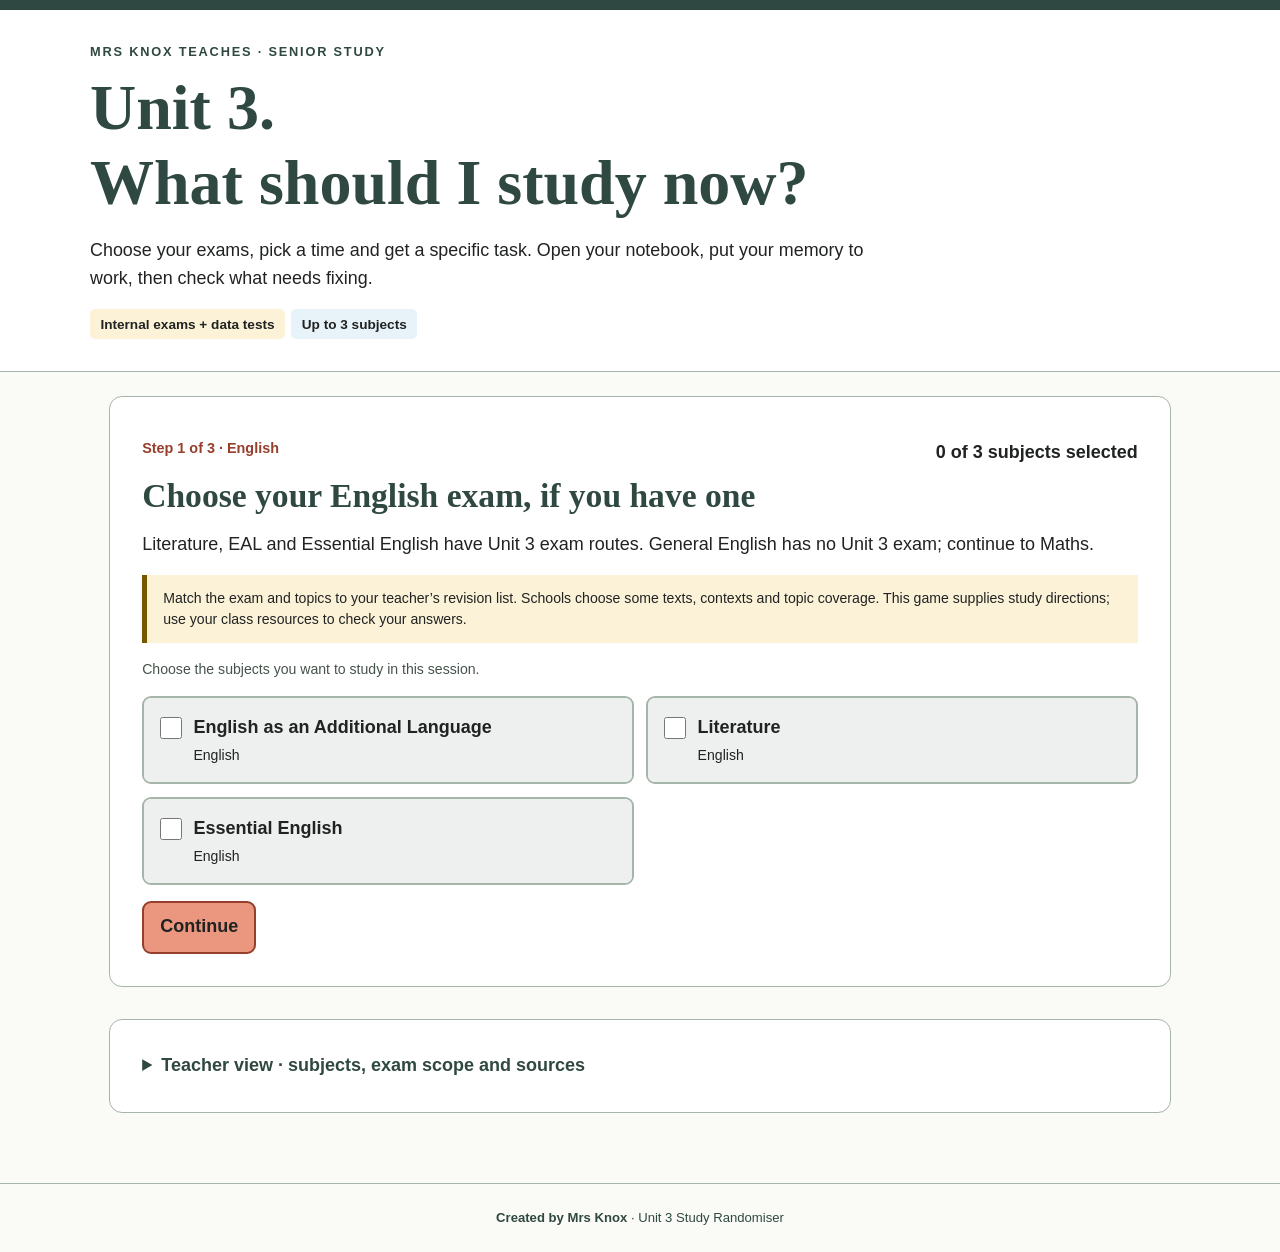
==== unit3/index.html @ 74585304 "Add Unit 3 exam study randomiser: index.html" ====
<!doctype html>
<html lang="en-AU"><head><meta charset="utf-8"><meta name="viewport" content="width=device-width,initial-scale=1"><meta name="description" content="Specific study tasks for QCAA Unit 3 internal exams and data tests. Choose up to three subjects, a time and a difficulty."><title>Unit 3 Study Randomiser | Mrs Knox Teaches</title>
<style>
:root{--green:#2F4841;--dark:#233631;--sage:#A6B5A9;--paper:#FAFAF7;--ink:#202322;--coral:#EB967E;--coraltint:#FBE9E3;--blue:#315F83;--bluetint:#E8F2F9;--yellow:#FBF2D8;--lilac:#F0EAF8}*{box-sizing:border-box}[hidden]{display:none!important}body{margin:0;background:var(--paper);color:var(--ink);font:18px/1.55 'Work Sans',Arial,sans-serif}button,input,select{font:inherit}button,a,input,select,summary{touch-action:manipulation}button{background:var(--green);color:#fff;border:2px solid var(--green);border-radius:9px;padding:.65rem 1rem;font-weight:700;cursor:pointer}button:hover{background:var(--dark)}button.primary{background:var(--coral);color:var(--ink);border-color:#963F2C}button.primary:hover{background:var(--coraltint)}button.secondary{background:#fff;color:var(--green)}button:disabled{opacity:.55;cursor:default}input[type=checkbox]{accent-color:var(--green);width:22px;height:22px;flex-shrink:0;margin:.2rem 0}input[type=text],input[type=search],input[type=number],select{width:100%;max-width:100%;border:2px solid #69776e;border-radius:7px;background:#fff;color:var(--ink);padding:.6rem;margin:.25rem 0 .7rem}label{display:block;font-weight:600}a{color:var(--blue);text-underline-offset:3px;overflow-wrap:anywhere}a:hover{text-decoration-thickness:3px}:focus-visible{outline:3px solid #775600;outline-offset:4px}h1,h2,h3{font-family:'Roboto Slab',Georgia,serif;line-height:1.17;color:var(--green)}h1{font-size:clamp(2.2rem,7vw,4rem);max-width:850px;margin:.6rem 0 1rem}h2{font-size:clamp(1.6rem,4vw,2.1rem);margin:0 0 1rem}h3{font-size:1.35rem}p{margin:.5rem 0 1rem}header{border-top:10px solid var(--green);padding:2rem max(1.2rem,calc((100vw - 1100px)/2));background:#fff;border-bottom:1px solid var(--sage)}.eyebrow{font-size:.8rem;letter-spacing:.14em;font-weight:800;color:var(--green)}.intro{max-width:820px;font-size:1.12rem}.tag{display:inline-block;padding:.3rem .65rem;background:var(--yellow);border-radius:5px;font-weight:700;font-size:.85rem;margin-right:.4rem}.tag.blue{background:var(--bluetint)}main{max-width:1100px;padding:1.5rem 1.2rem 3rem;margin:auto}.panel{background:#fff;border:1px solid var(--sage);border-radius:13px;padding:clamp(1rem,3vw,2rem);margin-bottom:1.4rem}.notice{background:var(--yellow);border-left:5px solid #775600;padding:.8rem 1rem;margin:1rem 0}.small,small{font-size:.88rem;line-height:1.5}.muted{color:#46534b}.step{color:#963F2C;font-size:.9rem;font-weight:800}.topline{display:flex;gap:1rem;align-items:center;justify-content:space-between;flex-wrap:wrap}.choices{display:grid;grid-template-columns:repeat(2,minmax(0,1fr));gap:.8rem;margin:1rem 0}.choice{border:2px solid #A6B5A9;border-radius:9px;align-self:start;background:#fff;overflow:hidden}.choice:has(input[data-subject]:checked){border-color:#963F2C}.subject{display:flex;gap:.7rem;padding:1rem;cursor:pointer;min-height:80px;align-items:flex-start;background:#EDF0EE}.subject small{display:block;font-weight:400;margin-top:.2rem}.choice:has(input[data-subject]:checked)>.subject{background:var(--coraltint)}.config{padding:1rem}.coverage{font-weight:700;color:var(--green);font-size:.95rem}.topic{display:flex;gap:.65rem;font-weight:400;font-size:.9rem;padding:.4rem 0;cursor:pointer}details{border-top:1px solid var(--sage);margin:.9rem 0 0;padding:.9rem 0 0}summary{cursor:pointer;font-weight:700;color:var(--green)}.controls{display:flex;gap:.75rem;flex-wrap:wrap;align-items:center;margin-top:1rem}.config-grid{display:grid;grid-template-columns:1fr 1fr;gap:1rem;max-width:650px}.error{color:#963F2C;font-weight:700}.task-intro{background:var(--coraltint);border-left:5px solid #963F2C;padding:1rem;font-size:1.18rem;font-weight:600;margin:1.3rem 0}.check{background:var(--bluetint);border-radius:9px;padding:1.1rem;margin:1.2rem 0}.check h3{color:var(--blue);margin:.1rem 0 .5rem}li{margin-bottom:.65rem}ol,ul{padding-left:1.5rem}.self-check{display:flex;gap:.7rem;align-items:start;margin-top:1rem;font-size:1rem}.timer{display:flex;gap:1rem;align-items:center;flex-wrap:wrap;font-variant-numeric:tabular-nums}output{font-size:1.3rem;font-weight:700}.finish{background:var(--lilac)}.table-wrap{overflow-x:auto;margin-top:1rem}table{border-collapse:collapse;width:100%;font-size:.9rem;text-align:left}th,td{vertical-align:top;border-bottom:1px solid var(--sage);padding:.9rem .65rem;min-width:120px}thead{background:#EDF0EE}td:nth-child(2){min-width:280px}hr{border:0;border-top:1px solid var(--sage)}footer{border-top:1px solid var(--sage);padding:1.5rem 1.2rem;text-align:center;font-size:.82rem;color:var(--green)}.watermark{font-weight:700}.skip-link{position:absolute;left:-10000px}.skip-link:focus{left:1rem;top:1rem;background:#fff;z-index:4;padding:1rem}.audit{margin-top:2rem}.source-note{font-size:.82rem}.print-only{display:none}@media(max-width:680px){.choices,.config-grid{grid-template-columns:1fr}body{font-size:17px}header{padding-top:1.4rem}.controls button{flex-grow:1}.panel{padding:1.1rem}.subject{min-height:65px}}@media print{body{background:white;font-size:11pt}header{padding:.5rem 0;border-top:3px solid var(--green)}h1{font-size:23pt}main{padding:0}.controls,.timer,#setup,#session-config,.audit,#edit,#download,#print,#practice-button,#practice,#resources,button,header .intro,header .tag,.self-check{display:none!important}.panel{border:0;padding:.5rem 0}h2{font-size:18pt}.check{break-inside:avoid}.print-only{display:block}footer{position:fixed;bottom:0;left:0;right:0;padding:.2rem;background:#fff}.task-intro{font-size:12pt}a{color:var(--ink)}}
</style></head><body>
<a class="skip-link" href="#main">Skip to study setup</a>
<header><div class="eyebrow">MRS KNOX TEACHES · SENIOR STUDY</div><h1>Unit 3.<br>What should I study now?</h1><p class="intro">Choose your exams, pick a time and get a specific task. Open your notebook, put your memory to work, then check what needs fixing.</p><span class="tag">Internal exams + data tests</span><span class="tag blue">Up to 3 subjects</span></header>
<main id="main"><p id="storage" class="notice small" hidden>Your browser cannot save progress. You can still use the game in this tab.</p>
<section class="panel" id="setup"><div class="topline"><p class="step" id="step"></p><strong id="selection-count"></strong></div><h2 id="group-title" tabindex="-1"></h2><p id="group-help"></p><div class="notice small">Match the exam and topics to your teacher’s revision list. Schools choose some texts, contexts and topic coverage. This game supplies study directions; use your class resources to check your answers.</div><p class="small muted" id="selected"></p><div id="search-wrap" hidden><label for="search">Find an elective</label><input id="search" type="search" placeholder="e.g. Legal Studies, Biology or French"></div><div class="choices" id="choices"></div><p id="setup-error" class="error" role="alert"></p><div class="controls"><button class="secondary" id="back">Back</button><button class="primary" id="next">Continue</button><button class="primary" id="save" hidden>Use these exams</button></div></section>
<section id="study" hidden><div class="topline"><p id="session-summary"></p><button class="secondary" id="edit">Change exams or topics</button></div><p class="small" id="completed" aria-live="polite"></p>
<section id="session-config" class="panel"><p class="step">YOUR NEXT STUDY SESSION</p><h2 id="session-title" tabindex="-1">How much time have you got?</h2><div class="config-grid"><div><label for="duration">Session length</label><select id="duration"><option value="10">10 minutes</option><option value="20">20 minutes</option><option value="30" selected>30 minutes</option><option value="45">45 minutes</option><option value="60">60 minutes</option><option value="90">90 minutes</option></select></div><div><label for="difficulty">Difficulty</label><select id="difficulty"><option value="easy">Easy · one small target</option><option value="medium" selected>Medium · explain and apply</option><option value="hard">Hard · justify and extend</option></select></div></div><p class="small">The session rotates through your subjects in short blocks, including checking time. Have your notes, textbook or authorised practice materials ready.</p><p id="session-error" class="error" role="alert"></p><div class="controls"><button class="primary" id="start">Tell me what to study</button><button class="secondary" id="practice-button">Plan a full practice exam</button><button class="secondary" id="download">Download my topic list</button></div><details id="practice"><summary>Full exam practice</summary><div id="practice-content">Use a teacher-approved practice instrument and its matching marking guide.</div></details></section>
<article class="panel" id="task-card" hidden><div class="topline"><strong class="step" id="task-subject"></strong><span class="small" id="progress"></span></div><h2 id="task-title" tabindex="-1"></h2><p class="task-intro" id="task-intro"></p><p class="small" id="materials"></p><p class="small muted" id="pacing"></p><h3>Your task</h3><ol id="task-steps"></ol><section class="check"><h3>Check your work</h3><ol id="check-steps"></ol></section><details id="help"><summary>I’m stuck — give me a starting point</summary><p id="help-text"></p></details><details id="resources"><summary>Useful resources and exam scope</summary><p class="small" id="exam-note"></p><ul id="resource-links"></ul><p class="small">Supplementary websites can follow a different syllabus. Your task sheet, class resources and current QCAA syllabus set the exam requirements.</p></details><div class="timer controls"><button class="secondary" id="timer">Start task timer</button><output id="clock" aria-live="off"></output></div><label class="self-check"><input type="checkbox" id="self-check"><span>I checked my work and retried one gap.</span></label><div class="controls"><button class="primary" id="done" disabled>Checked — next block</button><button class="secondary" id="skip">Swap this task</button><button class="secondary" id="easy">Make it easier</button><button class="secondary" id="change">Change session</button><button class="secondary" id="print">Print this task</button></div></article>
<section class="panel finish" id="session-done" hidden><p class="step">SESSION COMPLETE</p><h2 id="done-title" tabindex="-1">Keep the corrected work.</h2><p id="done-message"></p><button class="primary" id="again">Plan another session</button></section>
<details><summary>Progress settings</summary><p class="small">Selections and the count of self-checked tasks are saved in this browser when available. The game does not grade answers.</p><button class="secondary" id="reset">Clear completed-task count</button><p id="reset-status" class="small" role="status"></p></details></section>
<details class="audit panel"><summary>Teacher view · subjects, exam scope and sources</summary><p class="small" id="bank-count"></p><p class="small">Checked <span id="checked-date"></span>. Original revision directions, based on the publicly available QCAA assessment specifications. This is an independent Mrs Knox Teaches resource.</p><p class="small" id="audit-scope"></p><div class="table-wrap"><table><thead><tr><th>Subject</th><th>Unit 3 exam and content boundary</th><th>Source</th></tr></thead><tbody id="audit-table"></tbody></table></div><h3>No prescribed Unit 3 examination in this mapping</h3><p id="excluded" class="small"></p><p class="small">A supervised project or design challenge is not automatically an examination. School assessments and alternative sequences need their own mapping.</p><p class="source-note">Syllabus information summarised from QCAA sources, © State of Queensland (QCAA) 2026. <a href="https://www.qcaa.qld.edu.au/copyright" target="_blank" rel="noopener noreferrer">QCAA copyright and attribution</a>. No secure internal examination questions or stimulus are reproduced. Content and interface drafted with AI assistance and checked against the cited specifications; school-specific coverage requires teacher confirmation.</p></details>
</main><footer><span class="watermark">Created by Mrs Knox</span> · Unit 3 Study Randomiser</footer>
<script>window.UNIT3_BANK={"checked": "15 October 2026", "scope": "Standard QCAA General and General (Extension) sequences represented in the EA game, plus the two Applied (Essential) CIAs. Other Applied subjects and alternative sequences are not mapped here.", "subjects": [{"id": "legal", "subject": "legal", "name": "Legal Studies", "area": "Humanities and Social Sciences", "ia": "IA1", "technique": "Combination response", "coverage": "Unit 3 Topic 1: Governance in Australia", "topics": ["Democracy, the rule of law and government accountability", "Representative and responsible government", "Separation of powers and judicial independence", "Division of powers and constitutional inconsistency", "Referendums and constitutional change", "Parliament: structure, roles and the legislative process", "Queensland’s unicameral parliament", "The High Court and constitutional interpretation", "Precedent, statutory interpretation and landmark decisions", "Specialist courts and tribunals", "Governance issues: viewpoints, consequences and legal alternatives"], "kind": "legal", "note": "Short responses assess comprehension; the extended response uses unseen stimulus for analysis and evaluation. Use cases taught in your course; syllabus examples are not a universal compulsory case list.", "context": "", "syllabus": "https://www.qcaa.qld.edu.au/downloads/senior-qce/syllabuses/snr_legal_25_syll.pdf", "page": "https://www.qcaa.qld.edu.au/senior/senior-subjects/syllabuses/humanities-social-sciences/legal-studies", "resources": [{"name": "Parliamentary Education Office: government and parliament", "url": "https://peo.gov.au/"}]}, {"id": "economics", "subject": "economics", "name": "Economics", "area": "Humanities and Social Sciences", "ia": "IA1", "technique": "Combination response", "coverage": "Unit 3 Topic 1: International trade", "topics": ["Australia’s trade patterns and trade theories", "Exchange-rate demand and supply", "Appreciation and depreciation: economic effects", "Balance of payments: accounts and relationships", "Trade data: patterns, trends and economic relationships", "Evaluating international-trade outcomes using economic criteria"], "kind": "economics", "note": "Includes multiple choice, short responses and one extended response to unseen stimulus. Global economic issues in Topic 2 are the IA2 investigation focus. Use fresh practice materials; the syllabus prohibits rehearsing the exam questions in class.", "context": "", "syllabus": "https://www.qcaa.qld.edu.au/downloads/senior-qce/syllabuses/snr_economics_25_syll.pdf", "page": "https://www.qcaa.qld.edu.au/senior/senior-subjects/syllabuses/humanities-social-sciences/economics", "resources": [{"name": "RBA Education: exchange rates", "url": "https://www.rba.gov.au/education/resources/explainers/exchange-rates-and-their-measurement.html"}]}, {"id": "business", "subject": "business", "name": "Business", "area": "Humanities and Social Sciences", "ia": "IA1", "technique": "Combination response", "coverage": "Unit 3 Topic 1: Competitive markets", "topics": ["Mature businesses and competitive markets", "Domestic and global expansion strategies and modes of entry", "Financing options for expansion", "Leadership, risk management and human resource strategies", "SWOT and power interest grid analysis", "Asian expansion case study and strategy evaluation"], "kind": "business", "note": "Restrict revision to Topic 1; Topic 2 Strategic development is assessed through the business report.", "context": "", "syllabus": "https://www.qcaa.qld.edu.au/downloads/senior-qce/syllabuses/snr_business_25_syll.pdf", "page": "https://www.qcaa.qld.edu.au/senior/senior-subjects/syllabuses/humanities-social-sciences/business", "resources": [{"name": "business.gov.au: managing change", "url": "https://business.gov.au/planning/business-structures-and-types/restructuring/manage-change-in-your-business", "note": "Use a practical Australian change-management example to connect planning, stakeholder involvement and communication with business transformation.", "access": "Free resources", "checked": "2026-10-08", "source": "https://business.gov.au/planning/business-structures-and-types/restructuring/manage-change-in-your-business"}]}, {"id": "accounting", "subject": "accounting", "name": "Accounting", "area": "Humanities and Social Sciences", "ia": "IA2", "technique": "Combination response", "coverage": "Unit 3 Topic 2: Managing non-current assets", "topics": ["Acquiring non-current assets and classifying expenditure", "Straight-line and diminishing-balance depreciation", "Part-year depreciation and general-ledger entries", "Disposal of non-current assets and gain or loss", "Financial statement extracts", "Evaluating management of non-current assets"], "kind": "accounting", "note": "Includes short, practical and extended responses. Cash management in Topic 1 is the IA1 project focus.", "context": "", "syllabus": "https://www.qcaa.qld.edu.au/downloads/senior-qce/syllabuses/snr_accounting_25_syll.pdf", "page": "https://www.qcaa.qld.edu.au/senior/senior-subjects/syllabuses/humanities-social-sciences/accounting", "resources": [{"name": "AccountingCoach: explanations", "url": "https://www.accountingcoach.com/explanations", "note": "Revise double-entry accounting, adjustments, statements and financial ratios. US examples use some different terms and formats; follow the conventions in your class materials.", "access": "Free explanations; some additional tools are paid", "checked": "2026-10-08", "source": "https://www.accountingcoach.com/explanations"}]}, {"id": "atsi_studies", "subject": "atsi_studies", "name": "Aboriginal & Torres Strait Islander Studies", "area": "Humanities and Social Sciences", "ia": "IA1", "technique": "Short response", "coverage": "Unit 3 Topic 1: Rights and freedoms", "topics": ["Rights and freedoms: historical context", "Responses to government policies and restrictions", "Advocacy, resistance and self-determination", "Interpreting sources and perspectives on rights and freedoms"], "kind": "sources", "note": "Use the communities, events and source contexts studied in your course. Avoid generalising one community’s experience to all First Nations peoples.", "context": "Community, event or case study taught in class", "syllabus": "https://www.qcaa.qld.edu.au/downloads/senior-qce/syllabuses/snr_atsi_studies_25_syll.pdf", "page": "https://www.qcaa.qld.edu.au/senior/senior-subjects/syllabuses/humanities-social-sciences/aboriginal-torres-strait-islander-studies", "resources": [{"name": "AIATSIS: explore", "url": "https://aiatsis.gov.au/explore", "note": "Explore First Nations histories and recognition, including the 1967 Referendum and Freedom Ride. Use evidence from the relevant community and historical context.", "access": "Free resources", "checked": "2026-10-08", "source": "https://aiatsis.gov.au/explore"}]}, {"id": "ancient_history", "subject": "ancient_history", "name": "Ancient History", "area": "Humanities and Social Sciences", "ia": "IA1", "technique": "Extended response", "coverage": "Unit 3: Reconstructing the Ancient World", "topics": ["Chronology and context of the selected ancient society", "Using archaeological and written evidence", "Perspectives, usefulness and reliability", "Corroboration and contested interpretations", "Developing a historical argument from sources"], "kind": "history", "note": "An essay responds to an unseen question using seen and unseen sources. The school selects the historical topic. Do not use secure assessment sources for guided practice.", "context": "Your IA1 ancient society and aspect", "syllabus": "https://www.qcaa.qld.edu.au/downloads/senior-qce/syllabuses/snr_ancient_history_25_syll.pdf", "page": "https://www.qcaa.qld.edu.au/senior/senior-subjects/syllabuses/humanities-social-sciences/ancient-history", "resources": [{"name": "History Skills: source analysis and evaluation", "url": "https://www.historyskills.com/source-criticism/", "note": "Revise how to analyse origin, purpose, perspective and evidence, then judge usefulness and reliability. Practise with sources from your school-selected EA topic.", "access": "Free guides; optional store resources are paid", "checked": "2026-10-08", "source": "https://www.historyskills.com/source-criticism/"}, {"name": "World History Encyclopedia: education", "url": "https://www.worldhistory.org/edu/", "note": "Search for your selected ancient personality or civilisation to review context, chronology and historical interpretations.", "access": "Free articles and teaching resources; optional membership is paid", "checked": "2026-10-08", "source": "https://www.worldhistory.org/edu/"}]}, {"id": "modern_history", "subject": "modern_history", "name": "Modern History", "area": "Humanities and Social Sciences", "ia": "IA1", "technique": "Extended response", "coverage": "Unit 3: National experiences in the Modern World", "topics": ["Chronology and context of the selected national experience", "Causes, consequences and significant change", "Perspectives, usefulness and reliability", "Corroborating and contesting historical evidence", "Developing a historical argument from sources"], "kind": "history", "note": "An essay responds to an unseen question using seen and unseen sources. The school selects the topic and aspect. Do not use secure assessment sources for guided practice.", "context": "Your IA1 nation, period and aspect", "syllabus": "https://www.qcaa.qld.edu.au/downloads/senior-qce/syllabuses/snr_modern_history_25_syll.pdf", "page": "https://www.qcaa.qld.edu.au/senior/senior-subjects/syllabuses/humanities-social-sciences/modern-history", "resources": [{"name": "History Skills: source analysis and evaluation", "url": "https://www.historyskills.com/source-criticism/", "note": "Revise how to analyse origin, purpose, perspective and evidence, then judge usefulness and reliability. Practise with sources from your school-selected EA topic.", "access": "Free guides; optional store resources are paid", "checked": "2026-10-08", "source": "https://www.historyskills.com/source-criticism/"}]}, {"id": "geography", "subject": "geography", "name": "Geography", "area": "Humanities and Social Sciences", "ia": "IA1", "technique": "Combination response", "coverage": "Unit 3 Topic 1: Land cover transformations and climate change", "topics": ["Land cover transformations: processes, patterns and causes", "Land cover, Earth systems and climate change", "Reading maps, graphs and spatial data", "Analysing geographical relationships and impacts", "Proposing and justifying responses to a geographical challenge"], "kind": "geography", "note": "Topic 2 concerns the field report; do not automatically include it in IA1 revision.", "context": "", "syllabus": "https://www.qcaa.qld.edu.au/downloads/senior-qce/syllabuses/snr_geography_25_syll.pdf", "page": "https://www.qcaa.qld.edu.au/senior/senior-subjects/syllabuses/humanities-social-sciences/geography", "resources": [{"name": "NASA: climate change", "url": "https://science.nasa.gov/climate-change/"}]}, {"id": "philosophy_reason", "subject": "philosophy_reason", "name": "Philosophy & Reason", "area": "Humanities and Social Sciences", "ia": "IA1", "technique": "Extended response", "coverage": "Unit 3 Topic 1: Moral philosophy", "topics": ["Moral theories and ethical reasoning", "Reconstructing and comparing moral arguments", "Applying theories to a moral problem", "Evaluating arguments and justified conclusions"], "kind": "philosophy", "note": "Schools select the moral problem and relevant studied theories. Topic 2 schools of thought is the analytical essay focus.", "context": "Moral problem and theories studied in class", "syllabus": "https://www.qcaa.qld.edu.au/downloads/senior-qce/syllabuses/snr_philosophy_reason_25_syll.pdf", "page": "https://www.qcaa.qld.edu.au/senior/senior-subjects/syllabuses/humanities-social-sciences/philosophy-reason", "resources": [{"name": "Stanford Encyclopedia: deontological ethics", "url": "https://plato.stanford.edu/entries/ethics-deontological/"}]}, {"id": "study_religion", "subject": "study_religion", "name": "Study of Religion", "area": "Humanities and Social Sciences", "ia": "IA1", "technique": "Extended response", "coverage": "Unit 3 Topic 1: Social ethics", "topics": ["Religious ethical teachings and sources", "Approaches to ethical decision-making", "Applying religious perspectives to a social–ethical issue", "Analysing similarities and differences", "Evaluating religious responses using evidence"], "kind": "religion", "note": "Use the social–ethical issue and religions selected for your school’s IA1.", "context": "Your IA1 social–ethical issue and religions", "syllabus": "https://www.qcaa.qld.edu.au/downloads/senior-qce/syllabuses/snr_study_religion_25_syll.pdf", "page": "https://www.qcaa.qld.edu.au/senior/senior-subjects/syllabuses/humanities-social-sciences/study-of-religion", "resources": [{"name": "Harvard Pluralism Project: religions", "url": "https://pluralism.org/religions", "note": "Review the beliefs and practices of the traditions studied in class, then connect a relevant belief with human dignity or rights. Examples often use a US context.", "access": "Free resources", "checked": "2026-10-08", "source": "https://pluralism.org/religions"}]}, {"id": "food", "subject": "food", "name": "Food & Nutrition", "area": "Technologies", "ia": "IA1", "technique": "Combination response", "coverage": "Unit 3: Food science of carbohydrate and fat", "topics": ["Carbohydrate: nutritional, chemical and functional properties", "Carbohydrate processing, preservation and spoilage", "Fat: nutritional, chemical and functional properties", "Fat processing, preservation and spoilage", "Food problem constraints and success criteria", "Synthesising, evaluating and refining food solutions"], "kind": "food", "note": "The assessment can concern carbohydrate- or fat-based food. Switch off content outside the scope advised by your teacher.", "context": "", "syllabus": "https://www.qcaa.qld.edu.au/downloads/senior-qce/syllabuses/snr_food_25_syll.pdf", "page": "https://www.qcaa.qld.edu.au/senior/senior-subjects/syllabuses/technologies/food-nutrition", "resources": [{"name": "FSANZ: Australian Food Composition Database", "url": "https://www.foodstandards.gov.au/science-data/food-nutrient-databases/afcd", "note": "Compare nutrient information for foods used in a proposed product or solution. Explain how your choices address the specified consumer’s nutrition needs.", "access": "Free resources", "checked": "2026-10-08", "source": "https://www.foodstandards.gov.au/science-data/food-nutrient-databases/afcd"}]}, {"id": "health", "subject": "health", "name": "Health", "area": "Health and Physical Education", "ia": "IA2", "technique": "Extended response", "coverage": "Unit 3: Community as a resource for healthy living", "topics": ["Health inquiry model in an alternate community context", "Community resources, barriers and enablers", "Interpreting health data and contextual information", "Evaluating and transferring a health strategy"], "kind": "health", "note": "Uses the same elective as IA1: Homelessness, Transport safety or Anxiety, in an alternate community context. Two pages of approved notes are permitted under the syllabus; follow your task sheet.", "context": "Your elective: Homelessness, Transport safety or Anxiety", "syllabus": "https://www.qcaa.qld.edu.au/downloads/senior-qce/syllabuses/snr_health_25_syll.pdf", "page": "https://www.qcaa.qld.edu.au/senior/senior-subjects/syllabuses/health-physical-education/health", "resources": [{"name": "Australian Institute of Health and Welfare", "url": "https://www.aihw.gov.au/"}]}, {"id": "engineering", "subject": "engineering", "name": "Engineering", "area": "Technologies", "ia": "IA2", "technique": "Combination response", "coverage": "Unit 3: Civil structures", "topics": ["Civil structures in society", "Forces, loading and structural analysis", "Civil engineering materials", "Engineering solutions: synthesis, evaluation and refinement"], "kind": "engineering", "note": "Use the formula/data book and equipment permitted by your school’s exam conditions.", "context": "", "syllabus": "https://www.qcaa.qld.edu.au/downloads/senior-qce/syllabuses/snr_engineering_25_syll.pdf", "page": "https://www.qcaa.qld.edu.au/senior/senior-subjects/syllabuses/technologies/engineering", "resources": [{"name": "Khan Academy: physics archive", "url": "https://www.khanacademy.org/science/physics", "note": "Find relevant force, work, energy, torque and motion explanations to support calculations about machines and mechanisms.", "access": "Free resources", "checked": "2026-10-08", "source": "https://www.khanacademy.org/science/physics"}, {"name": "OpenLearn: Introducing engineering", "url": "https://www.open.edu/openlearn/science-maths-technology/introducing-engineering", "note": "Review engineering design, materials and manufacturing decisions. Use relevant sections as background for explaining an engineering solution.", "access": "Free resources", "checked": "2026-10-08", "source": "https://www.open.edu/openlearn/science-maths-technology/introducing-engineering"}]}, {"id": "aerospace_sys", "subject": "aerospace_sys", "name": "Aerospace Systems", "area": "Technologies", "ia": "IA2", "technique": "Combination response", "coverage": "Unit 3: Aerospace ecosystems", "topics": ["Aerospace regulatory systems", "Aerospace safety and operational systems", "Operational accident and incident investigation", "Airport and airline operation systems", "Operational calculations and recommendations"], "kind": "engineering", "note": "The revised syllabus frames IA2 around aerospace operational systems and specifically identifies Topic 5 for calculation questions. Select only material included by your teacher.", "context": "", "syllabus": "https://www.qcaa.qld.edu.au/downloads/senior-qce/syllabuses/snr_aerospace_sys_25_syll.pdf", "page": "https://www.qcaa.qld.edu.au/senior/senior-subjects/syllabuses/technologies/aerospace-systems", "resources": [{"name": "NASA: Beginner’s Guide to Aeronautics", "url": "https://www1.grc.nasa.gov/beginners-guide-to-aeronautics/", "note": "Use explanations and simulations of lift, drag, thrust and aircraft motion to revisit flight-performance concepts.", "access": "Free resources", "checked": "2026-10-08", "source": "https://www1.grc.nasa.gov/beginners-guide-to-aeronautics/"}]}, {"id": "agricultural_science", "subject": "agricultural_science", "name": "Agricultural Science", "area": "Sciences", "ia": "IA1", "technique": "Data test", "coverage": "Unit 3: Agricultural production", "topics": ["Animal production B", "Plant production B", "Agricultural enterprises B"], "kind": "science", "note": "Supervised data test. The school selects Unit 3 contexts. Practise applying understanding, analysing data and interpreting evidence; this is not an EA-style content-recall paper. Use teacher-approved practice datasets and their matching solutions.", "context": "", "syllabus": "https://www.qcaa.qld.edu.au/downloads/senior-qce/syllabuses/snr_agricultural_science_25_syll.pdf", "page": "https://www.qcaa.qld.edu.au/senior/senior-subjects/syllabuses/sciences/agricultural-science", "resources": [{"name": "Queensland DPI: agriculture", "url": "https://www.dpi.qld.gov.au/business-priorities/agriculture", "note": "Browse plant production, livestock and agricultural business resources. Use a relevant Queensland example when revising production and sustainability.", "access": "Free resources", "checked": "2026-10-08", "source": "https://www.dpi.qld.gov.au/business-priorities/agriculture"}]}, {"id": "biology", "subject": "biology", "name": "Biology", "area": "Sciences", "ia": "IA1", "technique": "Data test", "coverage": "Unit 3: Biodiversity and the interconnectedness of life", "topics": ["Biodiversity and populations", "Functioning ecosystems and succession"], "kind": "science", "note": "Supervised data test. The school selects Unit 3 contexts. Practise applying understanding, analysing data and interpreting evidence; this is not an EA-style content-recall paper. Use teacher-approved practice datasets and their matching solutions.", "context": "", "syllabus": "https://www.qcaa.qld.edu.au/downloads/senior-qce/syllabuses/snr_biology_25_syll.pdf", "page": "https://www.qcaa.qld.edu.au/senior/senior-subjects/syllabuses/sciences/biology", "resources": [{"name": "Khan Academy: AP Biology", "url": "https://www.khanacademy.org/science/ap-biology", "note": "Use heredity, gene expression, evolution and ecology lessons to revisit the concept in your task.", "access": "Free resources", "checked": "2026-10-08", "source": "https://www.khanacademy.org/science/ap-biology"}]}, {"id": "chemistry", "subject": "chemistry", "name": "Chemistry", "area": "Sciences", "ia": "IA1", "technique": "Data test", "coverage": "Unit 3: Equilibrium, acids and redox reactions", "topics": ["Chemical equilibrium systems", "Oxidation and reduction"], "kind": "science", "note": "Supervised data test. The school selects Unit 3 contexts. Practise applying understanding, analysing data and interpreting evidence; this is not an EA-style content-recall paper. Use teacher-approved practice datasets and their matching solutions.", "context": "", "syllabus": "https://www.qcaa.qld.edu.au/downloads/senior-qce/syllabuses/snr_chemistry_25_syll.pdf", "page": "https://www.qcaa.qld.edu.au/senior/senior-subjects/syllabuses/sciences/chemistry", "resources": [{"name": "Khan Academy: AP Chemistry", "url": "https://www.khanacademy.org/science/ap-chemistry-beta", "note": "Revisit equilibrium, acids and bases, chemical reactions and thermodynamics. Choose the lesson that matches your task.", "access": "Free resources", "checked": "2026-10-08", "source": "https://www.khanacademy.org/science/ap-chemistry-beta"}]}, {"id": "earth_science", "subject": "earth_science", "name": "Earth & Environmental Science", "area": "Sciences", "ia": "IA1", "technique": "Data test", "coverage": "Unit 3: Living on Earth — extracting, using and managing Earth resources", "topics": ["Use of non-renewable Earth resources", "Use of renewable Earth resources"], "kind": "science", "note": "Supervised data test. The school selects Unit 3 contexts. Practise applying understanding, analysing data and interpreting evidence; this is not an EA-style content-recall paper. Use teacher-approved practice datasets and their matching solutions.", "context": "", "syllabus": "https://www.qcaa.qld.edu.au/downloads/senior-qce/syllabuses/snr_earth_science_25_syll.pdf", "page": "https://www.qcaa.qld.edu.au/senior/senior-subjects/syllabuses/sciences/earth-environmental-science", "resources": [{"name": "Geoscience Australia: classroom resources", "url": "https://www.ga.gov.au/education/classroom-resources", "note": "Use Australian resources on natural hazards, minerals and energy to revisit Earth resources and hazards. Select material at the right level for your task.", "access": "Free resources", "checked": "2026-10-08", "source": "https://www.ga.gov.au/education/classroom-resources"}]}, {"id": "marine_science", "subject": "marine_science", "name": "Marine Science", "area": "Sciences", "ia": "IA1", "technique": "Data test", "coverage": "Unit 3: Marine systems — connections and change", "topics": ["The reef and beyond", "Changes on the reef"], "kind": "science", "note": "Supervised data test. The school selects Unit 3 contexts. Practise applying understanding, analysing data and interpreting evidence; this is not an EA-style content-recall paper. Use teacher-approved practice datasets and their matching solutions.", "context": "", "syllabus": "https://www.qcaa.qld.edu.au/downloads/senior-qce/syllabuses/snr_marine_science_25_syll.pdf", "page": "https://www.qcaa.qld.edu.au/senior/senior-subjects/syllabuses/sciences/marine-science", "resources": [{"name": "AIMS: corals", "url": "https://www.aims.gov.au/research-topics/marine-life/corals", "note": "Revisit coral biology and reef relationships, then explain how a change in conditions could affect a reef system.", "access": "Free resources", "checked": "2026-10-08", "source": "https://www.aims.gov.au/research-topics/marine-life/corals"}, {"name": "AIMS: reef-monitoring dashboard", "url": "https://apps.aims.gov.au/reef-monitoring/", "note": "Explore reef survey data to practise identifying trends, interpreting evidence and explaining the limits of a monitoring result.", "access": "Free dashboard; JavaScript required", "checked": "2026-10-08", "source": "https://apps.aims.gov.au/reef-monitoring/"}]}, {"id": "physics", "subject": "physics", "name": "Physics", "area": "Sciences", "ia": "IA1", "technique": "Data test", "coverage": "Unit 3: Gravity and electromagnetism", "topics": ["Gravity and motion", "Electromagnetism"], "kind": "science", "note": "Supervised data test. The school selects Unit 3 contexts. Practise applying understanding, analysing data and interpreting evidence; this is not an EA-style content-recall paper. Use teacher-approved practice datasets and their matching solutions.", "context": "", "syllabus": "https://www.qcaa.qld.edu.au/downloads/senior-qce/syllabuses/snr_physics_25_syll.pdf", "page": "https://www.qcaa.qld.edu.au/senior/senior-subjects/syllabuses/sciences/physics", "resources": [{"name": "Khan Academy: physics archive", "url": "https://www.khanacademy.org/science/physics", "note": "Revisit gravity, electromagnetism and other relevant physics concepts through explanations and examples. Use class materials for the full modern-physics requirements.", "access": "Free resources", "checked": "2026-10-08", "source": "https://www.khanacademy.org/science/physics"}]}, {"id": "psychology", "subject": "psychology", "name": "Psychology", "area": "Sciences", "ia": "IA1", "technique": "Data test", "coverage": "Unit 3: Individual thinking", "topics": ["Brain function", "Sensation and perception", "Memory", "Learning"], "kind": "science", "note": "Supervised data test. The school selects Unit 3 contexts. Practise applying understanding, analysing data and interpreting evidence; this is not an EA-style content-recall paper. Use teacher-approved practice datasets and their matching solutions.", "context": "", "syllabus": "https://www.qcaa.qld.edu.au/downloads/senior-qce/syllabuses/snr_psychology_25_syll.pdf", "page": "https://www.qcaa.qld.edu.au/senior/senior-subjects/syllabuses/sciences/psychology", "resources": [{"name": "OpenStax: Psychology 2e", "url": "https://openstax.org/books/psychology-2e/pages/1-introduction", "note": "Use the chapter contents to revisit learning, memory, cognition and social psychology. Read the relevant section and test recall with its review questions.", "access": "Free online textbook", "checked": "2026-10-08", "source": "https://openstax.org/books/psychology-2e/pages/1-introduction"}]}, {"id": "maths_general", "subject": "maths_general", "name": "General Mathematics", "area": "Mathematics", "ia": "IA2", "technique": "Short response", "coverage": "Unit 3: Bivariate data and time series analysis, sequences and Earth geometry", "topics": ["Bivariate data analysis 1", "Bivariate data analysis 2", "Time series analysis", "Growth and decay in sequences", "Earth geometry and time zones"], "kind": "maths", "note": "The current syllabus samples any three of the five Unit 3 topics. Select your school’s three assessed topics. All five are available for broader study; the game does not choose your school’s exam coverage.", "context": "", "syllabus": "https://www.qcaa.qld.edu.au/downloads/senior-qce/syllabuses/snr_maths_general_25_syll.pdf", "page": "https://www.qcaa.qld.edu.au/senior/senior-subjects/syllabuses/mathematics/general-mathematics", "resources": [{"name": "Khan Academy: statistics and probability", "url": "https://www.khanacademy.org/math/statistics-probability", "note": "Revise data displays, bivariate data and regression. Choose relevant sections; this site does not cover every General Mathematics topic.", "access": "Free resources", "checked": "2026-10-08", "source": "https://www.khanacademy.org/math/statistics-probability"}, {"name": "Khan Academy: maths courses", "url": "https://www.khanacademy.org/math", "note": "Search for the specific skill in your task to revisit supporting algebra, sequences, finance or matrices. Check your class method and calculator conventions.", "access": "Free resources", "checked": "2026-10-08", "source": "https://www.khanacademy.org/math"}]}, {"id": "maths_methods", "subject": "maths_methods", "name": "Mathematical Methods", "area": "Mathematics", "ia": "IA2", "technique": "Short response", "coverage": "Unit 3: Further calculus and introduction to statistics", "topics": ["Differentiation of exponential and logarithmic functions", "Differentiation of trigonometric functions and differentiation rules", "Further applications of differentiation", "Further integration", "Discrete random variables"], "kind": "maths", "note": "The current syllabus samples any three of the five Unit 3 topics. Select your school’s three assessed topics. All five are available for broader study; the game does not choose your school’s exam coverage.", "context": "", "syllabus": "https://www.qcaa.qld.edu.au/downloads/senior-qce/syllabuses/snr_maths_methods_25_syll.pdf", "page": "https://www.qcaa.qld.edu.au/senior/senior-subjects/syllabuses/mathematics/mathematical-methods", "resources": [{"name": "Khan Academy: Calculus 1", "url": "https://www.khanacademy.org/math/calculus-1", "note": "Practise derivatives, integrals and their applications. Choose the section relevant to your task; some content extends beyond the QCAA course.", "access": "Free resources", "checked": "2026-10-08", "source": "https://www.khanacademy.org/math/calculus-1"}, {"name": "Khan Academy: statistics and probability", "url": "https://www.khanacademy.org/math/statistics-probability", "note": "Revisit probability distributions, sampling and inference where relevant to your course. Use your class definitions and required notation.", "access": "Free resources", "checked": "2026-10-08", "source": "https://www.khanacademy.org/math/statistics-probability"}]}, {"id": "maths_specialist", "subject": "maths_specialist", "name": "Specialist Mathematics", "area": "Mathematics", "ia": "IA2", "technique": "Short response", "coverage": "Unit 3: Further complex numbers, proof, vectors and matrices", "topics": ["Further complex numbers", "Mathematical induction and trigonometric proofs", "Vectors in two and three dimensions", "Vector calculus", "Further matrices"], "kind": "maths", "note": "The current syllabus samples any three of the five Unit 3 topics. Select your school’s three assessed topics. All five are available for broader study; the game does not choose your school’s exam coverage.", "context": "", "syllabus": "https://www.qcaa.qld.edu.au/downloads/senior-qce/syllabuses/snr_maths_specialist_25_syll.pdf", "page": "https://www.qcaa.qld.edu.au/senior/senior-subjects/syllabuses/mathematics/specialist-mathematics", "resources": [{"name": "Khan Academy: Calculus 1", "url": "https://www.khanacademy.org/math/calculus-1", "note": "Practise derivatives, integrals and their applications. Choose the section relevant to your task; some content extends beyond the QCAA course.", "access": "Free resources", "checked": "2026-10-08", "source": "https://www.khanacademy.org/math/calculus-1"}, {"name": "Khan Academy: linear algebra", "url": "https://www.khanacademy.org/math/linear-algebra", "note": "Revisit vectors and matrix transformations. Use the sections matching your task; this course also contains material beyond senior secondary study.", "access": "Free resources", "checked": "2026-10-08", "source": "https://www.khanacademy.org/math/linear-algebra"}]}, {"id": "english_add_lang", "subject": "english_add_lang", "name": "English as an Additional Language", "area": "English", "ia": "IA1", "technique": "Extended response", "coverage": "Unit 3: Issues, ideas and attitudes", "topics": ["Representations and interpretations in the studied text", "Cultural assumptions, attitudes, values and beliefs", "Stylistic choices and their effects", "Selecting and verifying textual evidence", "Developing and sustaining an analytical argument"], "kind": "literary", "note": "A school-selected literary text and seen question/task shape this exam. Use general practice prompts or authorised revision materials; follow your task sheet for permitted quotations and preparation.", "context": "Your IA1 text, author and relevant focus", "syllabus": "https://www.qcaa.qld.edu.au/downloads/senior-qce/syllabuses/snr_english_add_lang_25_syll.pdf", "page": "https://www.qcaa.qld.edu.au/senior/senior-subjects/syllabuses/english/english-as-an-additional-language", "resources": [{"name": "LitCharts: literature guides", "url": "https://www.litcharts.com/lit", "note": "Search for your school-selected EA text. Compare a guide’s interpretation with specific evidence from your own copy of the text.", "access": "Some content is free; detailed features and downloads may require payment", "checked": "2026-10-08", "source": "https://www.litcharts.com/lit"}]}, {"id": "literature", "subject": "literature", "name": "Literature", "area": "English", "ia": "IA1", "technique": "Extended response", "coverage": "Unit 3: Literature and identity", "topics": ["Representations and interpretations in the studied text", "Cultural assumptions, attitudes, values and beliefs", "Stylistic choices and their effects", "Selecting and verifying textual evidence", "Developing and sustaining an analytical argument"], "kind": "literary", "note": "A school-selected literary text and seen question/task shape this exam. Use general practice prompts or authorised revision materials; follow your task sheet for permitted quotations and preparation.", "context": "Your IA1 text, author and relevant focus", "syllabus": "https://www.qcaa.qld.edu.au/downloads/senior-qce/syllabuses/snr_literature_25_syll.pdf", "page": "https://www.qcaa.qld.edu.au/senior/senior-subjects/syllabuses/english/literature", "resources": [{"name": "LitCharts: literature guides", "url": "https://www.litcharts.com/lit", "note": "Search for your school-selected EA text. Compare a guide’s interpretation with specific evidence from your own copy of the text.", "access": "Some content is free; detailed features and downloads may require payment", "checked": "2026-10-08", "source": "https://www.litcharts.com/lit"}]}, {"id": "chinese-ia1", "subject": "chinese", "name": "Chinese", "area": "Languages", "ia": "IA1", "technique": "Short response", "coverage": "Unit 3 Topic 1: Lifestyles and leisure", "topics": ["Lifestyles, leisure and cultural perspectives", "Science and technology in everyday life", "Reading and listening: purpose, audience, tone and evidence"], "kind": "language-read", "note": "Practise comprehension and justified inferences using class reading and audio. Check your language-specific conditions for dictionaries and permitted resources.", "context": "", "syllabus": "https://www.qcaa.qld.edu.au/downloads/senior-qce/syllabuses/snr_chinese_25_syll.pdf", "page": "https://www.qcaa.qld.edu.au/senior/senior-subjects/syllabuses/languages/chinese", "resources": [{"name": "Chinese Grammar Wiki", "url": "https://resources.allsetlearning.com/chinese/grammar/Main_Page", "note": "Find a grammar pattern you need, study its examples, then write your own sentence using vocabulary from your course.", "access": "Free resources", "checked": "2026-10-08", "source": "https://resources.allsetlearning.com/chinese/grammar/Main_Page"}, {"name": "SBS Mandarin: news", "url": "https://www.sbs.com.au/language/chinese/zh-hans/collection/mandarin-news", "note": "Practise reading or listening to authentic Mandarin reporting. For Extension, choose material related to your investigation and identify viewpoint, evidence and tone.", "access": "Free resources", "checked": "2026-10-08", "source": "https://www.sbs.com.au/language/chinese/zh-hans/collection/mandarin-news"}]}, {"id": "chinese-ia2", "subject": "chinese", "name": "Chinese", "area": "Languages", "ia": "IA2", "technique": "Extended response", "coverage": "Unit 3 Topic 2 and/or Topic 3", "topics": ["The arts, entertainment and sports", "Groups in society", "Writing for context, purpose and audience", "Speaking and justifying a viewpoint"], "kind": "language-produce", "note": "Includes written and spoken extended responses. Switch off a theme your school has not included; use your task sheet for language-specific conditions.", "context": "", "syllabus": "https://www.qcaa.qld.edu.au/downloads/senior-qce/syllabuses/snr_chinese_25_syll.pdf", "page": "https://www.qcaa.qld.edu.au/senior/senior-subjects/syllabuses/languages/chinese", "resources": [{"name": "Chinese Grammar Wiki", "url": "https://resources.allsetlearning.com/chinese/grammar/Main_Page", "note": "Find a grammar pattern you need, study its examples, then write your own sentence using vocabulary from your course.", "access": "Free resources", "checked": "2026-10-08", "source": "https://resources.allsetlearning.com/chinese/grammar/Main_Page"}, {"name": "SBS Mandarin: news", "url": "https://www.sbs.com.au/language/chinese/zh-hans/collection/mandarin-news", "note": "Practise reading or listening to authentic Mandarin reporting. For Extension, choose material related to your investigation and identify viewpoint, evidence and tone.", "access": "Free resources", "checked": "2026-10-08", "source": "https://www.sbs.com.au/language/chinese/zh-hans/collection/mandarin-news"}]}, {"id": "french-ia1", "subject": "french", "name": "French", "area": "Languages", "ia": "IA1", "technique": "Short response", "coverage": "Unit 3 Topic 1: Lifestyles and leisure", "topics": ["Lifestyles, leisure and cultural perspectives", "Science and technology in everyday life", "Reading and listening: purpose, audience, tone and evidence"], "kind": "language-read", "note": "Practise comprehension and justified inferences using class reading and audio. Check your language-specific conditions for dictionaries and permitted resources.", "context": "", "syllabus": "https://www.qcaa.qld.edu.au/downloads/senior-qce/syllabuses/snr_french_25_syll.pdf", "page": "https://www.qcaa.qld.edu.au/senior/senior-subjects/syllabuses/languages/french", "resources": [{"name": "TV5MONDE: learn French", "url": "https://apprendre.tv5monde.com/", "note": "Choose a suitable level and practise listening to reports with comprehension exercises. For Extension, select a report related to your investigation.", "access": "Free online exercises", "checked": "2026-10-08", "source": "https://apprendre.tv5monde.com/"}]}, {"id": "french-ia2", "subject": "french", "name": "French", "area": "Languages", "ia": "IA2", "technique": "Extended response", "coverage": "Unit 3 Topic 2 and/or Topic 3", "topics": ["The arts, entertainment and sports", "Groups in society", "Writing for context, purpose and audience", "Speaking and justifying a viewpoint"], "kind": "language-produce", "note": "Includes written and spoken extended responses. Switch off a theme your school has not included; use your task sheet for language-specific conditions.", "context": "", "syllabus": "https://www.qcaa.qld.edu.au/downloads/senior-qce/syllabuses/snr_french_25_syll.pdf", "page": "https://www.qcaa.qld.edu.au/senior/senior-subjects/syllabuses/languages/french", "resources": [{"name": "TV5MONDE: learn French", "url": "https://apprendre.tv5monde.com/", "note": "Choose a suitable level and practise listening to reports with comprehension exercises. For Extension, select a report related to your investigation.", "access": "Free online exercises", "checked": "2026-10-08", "source": "https://apprendre.tv5monde.com/"}]}, {"id": "german-ia1", "subject": "german", "name": "German", "area": "Languages", "ia": "IA1", "technique": "Short response", "coverage": "Unit 3 Topic 1: Lifestyles and leisure", "topics": ["Lifestyles, leisure and cultural perspectives", "Science and technology in everyday life", "Reading and listening: purpose, audience, tone and evidence"], "kind": "language-read", "note": "Practise comprehension and justified inferences using class reading and audio. Check your language-specific conditions for dictionaries and permitted resources.", "context": "", "syllabus": "https://www.qcaa.qld.edu.au/downloads/senior-qce/syllabuses/snr_german_25_syll.pdf", "page": "https://www.qcaa.qld.edu.au/senior/senior-subjects/syllabuses/languages/german", "resources": [{"name": "Goethe-Institut: Deutsch für dich", "url": "https://www.goethe.de/prj/dfd/en/home.cfm", "note": "Choose relevant reading, listening, grammar and vocabulary exercises. For Extension, practise explaining viewpoints using the language structures you have studied.", "access": "Free online practice", "checked": "2026-10-08", "source": "https://www.goethe.de/prj/dfd/en/home.cfm"}]}, {"id": "german-ia2", "subject": "german", "name": "German", "area": "Languages", "ia": "IA2", "technique": "Extended response", "coverage": "Unit 3 Topic 2 and/or Topic 3", "topics": ["The arts, entertainment and sports", "Groups in society", "Writing for context, purpose and audience", "Speaking and justifying a viewpoint"], "kind": "language-produce", "note": "Includes written and spoken extended responses. Switch off a theme your school has not included; use your task sheet for language-specific conditions.", "context": "", "syllabus": "https://www.qcaa.qld.edu.au/downloads/senior-qce/syllabuses/snr_german_25_syll.pdf", "page": "https://www.qcaa.qld.edu.au/senior/senior-subjects/syllabuses/languages/german", "resources": [{"name": "Goethe-Institut: Deutsch für dich", "url": "https://www.goethe.de/prj/dfd/en/home.cfm", "note": "Choose relevant reading, listening, grammar and vocabulary exercises. For Extension, practise explaining viewpoints using the language structures you have studied.", "access": "Free online practice", "checked": "2026-10-08", "source": "https://www.goethe.de/prj/dfd/en/home.cfm"}]}, {"id": "italian-ia1", "subject": "italian", "name": "Italian", "area": "Languages", "ia": "IA1", "technique": "Short response", "coverage": "Unit 3 Topic 1: Lifestyles and leisure", "topics": ["Lifestyles, leisure and cultural perspectives", "Science and technology in everyday life", "Reading and listening: purpose, audience, tone and evidence"], "kind": "language-read", "note": "Practise comprehension and justified inferences using class reading and audio. Check your language-specific conditions for dictionaries and permitted resources.", "context": "", "syllabus": "https://www.qcaa.qld.edu.au/downloads/senior-qce/syllabuses/snr_italian_25_syll.pdf", "page": "https://www.qcaa.qld.edu.au/senior/senior-subjects/syllabuses/languages/italian", "resources": [{"name": "Rai Scuola: Italian B1", "url": "https://www.raiscuola.rai.it/percorsi/livellob1", "note": "Use video units to practise comprehension and vocabulary, including everyday life, education and work. Choose the unit that supports your current task.", "access": "Public video resources; availability can vary by location", "checked": "2026-10-08", "source": "https://www.raiscuola.rai.it/percorsi/livellob1"}]}, {"id": "italian-ia2", "subject": "italian", "name": "Italian", "area": "Languages", "ia": "IA2", "technique": "Extended response", "coverage": "Unit 3 Topic 2 and/or Topic 3", "topics": ["The arts, entertainment and sports", "Groups in society", "Writing for context, purpose and audience", "Speaking and justifying a viewpoint"], "kind": "language-produce", "note": "Includes written and spoken extended responses. Switch off a theme your school has not included; use your task sheet for language-specific conditions.", "context": "", "syllabus": "https://www.qcaa.qld.edu.au/downloads/senior-qce/syllabuses/snr_italian_25_syll.pdf", "page": "https://www.qcaa.qld.edu.au/senior/senior-subjects/syllabuses/languages/italian", "resources": [{"name": "Rai Scuola: Italian B1", "url": "https://www.raiscuola.rai.it/percorsi/livellob1", "note": "Use video units to practise comprehension and vocabulary, including everyday life, education and work. Choose the unit that supports your current task.", "access": "Public video resources; availability can vary by location", "checked": "2026-10-08", "source": "https://www.raiscuola.rai.it/percorsi/livellob1"}]}, {"id": "japanese-ia1", "subject": "japanese", "name": "Japanese", "area": "Languages", "ia": "IA1", "technique": "Short response", "coverage": "Unit 3 Topic 1: Lifestyles and leisure", "topics": ["Lifestyles, leisure and cultural perspectives", "Science and technology in everyday life", "Reading and listening: purpose, audience, tone and evidence"], "kind": "language-read", "note": "Practise comprehension and justified inferences using class reading and audio. Check your language-specific conditions for dictionaries and permitted resources.", "context": "", "syllabus": "https://www.qcaa.qld.edu.au/downloads/senior-qce/syllabuses/snr_japanese_25_syll.pdf", "page": "https://www.qcaa.qld.edu.au/senior/senior-subjects/syllabuses/languages/japanese", "resources": [{"name": "Japan Foundation: Irodori", "url": "https://www.irodori.jpf.go.jp/en/", "note": "Use downloadable lessons and audio for everyday life, work and future choices. Select the level and topic that match your course.", "access": "Free learning materials and audio", "checked": "2026-10-08", "source": "https://www.irodori.jpf.go.jp/en/"}]}, {"id": "japanese-ia2", "subject": "japanese", "name": "Japanese", "area": "Languages", "ia": "IA2", "technique": "Extended response", "coverage": "Unit 3 Topic 2 and/or Topic 3", "topics": ["The arts, entertainment and sports", "Groups in society", "Writing for context, purpose and audience", "Speaking and justifying a viewpoint"], "kind": "language-produce", "note": "Includes written and spoken extended responses. Switch off a theme your school has not included; use your task sheet for language-specific conditions.", "context": "", "syllabus": "https://www.qcaa.qld.edu.au/downloads/senior-qce/syllabuses/snr_japanese_25_syll.pdf", "page": "https://www.qcaa.qld.edu.au/senior/senior-subjects/syllabuses/languages/japanese", "resources": [{"name": "Japan Foundation: Irodori", "url": "https://www.irodori.jpf.go.jp/en/", "note": "Use downloadable lessons and audio for everyday life, work and future choices. Select the level and topic that match your course.", "access": "Free learning materials and audio", "checked": "2026-10-08", "source": "https://www.irodori.jpf.go.jp/en/"}]}, {"id": "spanish-ia1", "subject": "spanish", "name": "Spanish", "area": "Languages", "ia": "IA1", "technique": "Short response", "coverage": "Unit 3 Topic 1: Lifestyles and leisure", "topics": ["Lifestyles, leisure and cultural perspectives", "Science and technology in everyday life", "Reading and listening: purpose, audience, tone and evidence"], "kind": "language-read", "note": "Practise comprehension and justified inferences using class reading and audio. Check your language-specific conditions for dictionaries and permitted resources.", "context": "", "syllabus": "https://www.qcaa.qld.edu.au/downloads/senior-qce/syllabuses/snr_spanish_25_syll.pdf", "page": "https://www.qcaa.qld.edu.au/senior/senior-subjects/syllabuses/languages/spanish", "resources": [{"name": "VideoEle: Spanish video course", "url": "https://videoele.com/Curso.html", "note": "Choose an appropriate A1–B2 video to practise listening and vocabulary, then use its activities to check comprehension.", "access": "Free video course; videos use YouTube", "checked": "2026-10-08", "source": "https://videoele.com/Curso.html"}]}, {"id": "spanish-ia2", "subject": "spanish", "name": "Spanish", "area": "Languages", "ia": "IA2", "technique": "Extended response", "coverage": "Unit 3 Topic 2 and/or Topic 3", "topics": ["The arts, entertainment and sports", "Groups in society", "Writing for context, purpose and audience", "Speaking and justifying a viewpoint"], "kind": "language-produce", "note": "Includes written and spoken extended responses. Switch off a theme your school has not included; use your task sheet for language-specific conditions.", "context": "", "syllabus": "https://www.qcaa.qld.edu.au/downloads/senior-qce/syllabuses/snr_spanish_25_syll.pdf", "page": "https://www.qcaa.qld.edu.au/senior/senior-subjects/syllabuses/languages/spanish", "resources": [{"name": "VideoEle: Spanish video course", "url": "https://videoele.com/Curso.html", "note": "Choose an appropriate A1–B2 video to practise listening and vocabulary, then use its activities to check comprehension.", "access": "Free video course; videos use YouTube", "checked": "2026-10-08", "source": "https://videoele.com/Curso.html"}]}, {"id": "chinese_ext-ia1", "subject": "chinese_ext", "name": "Chinese Extension", "area": "Languages", "ia": "IA1", "technique": "Combination response", "coverage": "Unit 3: Guided investigation", "topics": ["Interpreting attitudes, perspectives and values", "Analysing how language and textual conventions shape meaning", "Synthesising evidence and constructing arguments"], "kind": "language-ext-read", "note": "School-selected area of study. IA2 uses an area of study not chosen for IA1; save the appropriate focus for each exam.", "context": "Your IA1 guided-investigation area and focus", "syllabus": "https://www.qcaa.qld.edu.au/downloads/senior-qce/syllabuses/snr_chinese_ext_26_syll.pdf", "page": "https://www.qcaa.qld.edu.au/senior/senior-subjects/syllabuses/languages/chinese-extension", "resources": [{"name": "Chinese Grammar Wiki", "url": "https://resources.allsetlearning.com/chinese/grammar/Main_Page", "note": "Find a grammar pattern you need, study its examples, then write your own sentence using vocabulary from your course.", "access": "Free resources", "checked": "2026-10-08", "source": "https://resources.allsetlearning.com/chinese/grammar/Main_Page"}, {"name": "SBS Mandarin: news", "url": "https://www.sbs.com.au/language/chinese/zh-hans/collection/mandarin-news", "note": "Practise reading or listening to authentic Mandarin reporting. For Extension, choose material related to your investigation and identify viewpoint, evidence and tone.", "access": "Free resources", "checked": "2026-10-08", "source": "https://www.sbs.com.au/language/chinese/zh-hans/collection/mandarin-news"}]}, {"id": "chinese_ext-ia2", "subject": "chinese_ext", "name": "Chinese Extension", "area": "Languages", "ia": "IA2", "technique": "Extended response", "coverage": "Unit 3: Guided investigation", "topics": ["Interpreting attitudes, perspectives and values", "Analysing how language and textual conventions shape meaning", "Synthesising evidence and constructing arguments"], "kind": "language-ext-produce", "note": "School-selected area of study. IA2 uses an area of study not chosen for IA1; save the appropriate focus for each exam.", "context": "Your IA2 guided-investigation area and focus", "syllabus": "https://www.qcaa.qld.edu.au/downloads/senior-qce/syllabuses/snr_chinese_ext_26_syll.pdf", "page": "https://www.qcaa.qld.edu.au/senior/senior-subjects/syllabuses/languages/chinese-extension", "resources": [{"name": "Chinese Grammar Wiki", "url": "https://resources.allsetlearning.com/chinese/grammar/Main_Page", "note": "Find a grammar pattern you need, study its examples, then write your own sentence using vocabulary from your course.", "access": "Free resources", "checked": "2026-10-08", "source": "https://resources.allsetlearning.com/chinese/grammar/Main_Page"}, {"name": "SBS Mandarin: news", "url": "https://www.sbs.com.au/language/chinese/zh-hans/collection/mandarin-news", "note": "Practise reading or listening to authentic Mandarin reporting. For Extension, choose material related to your investigation and identify viewpoint, evidence and tone.", "access": "Free resources", "checked": "2026-10-08", "source": "https://www.sbs.com.au/language/chinese/zh-hans/collection/mandarin-news"}]}, {"id": "french_ext-ia1", "subject": "french_ext", "name": "French Extension", "area": "Languages", "ia": "IA1", "technique": "Combination response", "coverage": "Unit 3: Guided investigation", "topics": ["Interpreting attitudes, perspectives and values", "Analysing how language and textual conventions shape meaning", "Synthesising evidence and constructing arguments"], "kind": "language-ext-read", "note": "School-selected area of study. IA2 uses an area of study not chosen for IA1; save the appropriate focus for each exam.", "context": "Your IA1 guided-investigation area and focus", "syllabus": "https://www.qcaa.qld.edu.au/downloads/senior-qce/syllabuses/snr_french_ext_25_syll.pdf", "page": "https://www.qcaa.qld.edu.au/senior/senior-subjects/syllabuses/languages/french-extension", "resources": [{"name": "TV5MONDE: learn French", "url": "https://apprendre.tv5monde.com/", "note": "Choose a suitable level and practise listening to reports with comprehension exercises. For Extension, select a report related to your investigation.", "access": "Free online exercises", "checked": "2026-10-08", "source": "https://apprendre.tv5monde.com/"}, {"name": "TV5MONDE: B2 reports and exercises", "url": "https://apprendre.tv5monde.com/fr/exercices/b2-avance", "note": "Use an advanced report to analyse viewpoint, language and evidence, then connect it to your investigation. B2 is a language level, not a QCAA equivalence.", "access": "Free online exercises", "checked": "2026-10-08", "source": "https://apprendre.tv5monde.com/fr/exercices/b2-avance"}]}, {"id": "french_ext-ia2", "subject": "french_ext", "name": "French Extension", "area": "Languages", "ia": "IA2", "technique": "Extended response", "coverage": "Unit 3: Guided investigation", "topics": ["Interpreting attitudes, perspectives and values", "Analysing how language and textual conventions shape meaning", "Synthesising evidence and constructing arguments"], "kind": "language-ext-produce", "note": "School-selected area of study. IA2 uses an area of study not chosen for IA1; save the appropriate focus for each exam.", "context": "Your IA2 guided-investigation area and focus", "syllabus": "https://www.qcaa.qld.edu.au/downloads/senior-qce/syllabuses/snr_french_ext_25_syll.pdf", "page": "https://www.qcaa.qld.edu.au/senior/senior-subjects/syllabuses/languages/french-extension", "resources": [{"name": "TV5MONDE: learn French", "url": "https://apprendre.tv5monde.com/", "note": "Choose a suitable level and practise listening to reports with comprehension exercises. For Extension, select a report related to your investigation.", "access": "Free online exercises", "checked": "2026-10-08", "source": "https://apprendre.tv5monde.com/"}, {"name": "TV5MONDE: B2 reports and exercises", "url": "https://apprendre.tv5monde.com/fr/exercices/b2-avance", "note": "Use an advanced report to analyse viewpoint, language and evidence, then connect it to your investigation. B2 is a language level, not a QCAA equivalence.", "access": "Free online exercises", "checked": "2026-10-08", "source": "https://apprendre.tv5monde.com/fr/exercices/b2-avance"}]}, {"id": "german_ext-ia1", "subject": "german_ext", "name": "German Extension", "area": "Languages", "ia": "IA1", "technique": "Combination response", "coverage": "Unit 3: Guided investigation", "topics": ["Interpreting attitudes, perspectives and values", "Analysing how language and textual conventions shape meaning", "Synthesising evidence and constructing arguments"], "kind": "language-ext-read", "note": "School-selected area of study. IA2 uses an area of study not chosen for IA1; save the appropriate focus for each exam.", "context": "Your IA1 guided-investigation area and focus", "syllabus": "https://www.qcaa.qld.edu.au/downloads/senior-qce/syllabuses/snr_german_ext_26_syll.pdf", "page": "https://www.qcaa.qld.edu.au/senior/senior-subjects/syllabuses/languages/german-extension", "resources": [{"name": "Goethe-Institut: Deutsch für dich", "url": "https://www.goethe.de/prj/dfd/en/home.cfm", "note": "Choose relevant reading, listening, grammar and vocabulary exercises. For Extension, practise explaining viewpoints using the language structures you have studied.", "access": "Free online practice", "checked": "2026-10-08", "source": "https://www.goethe.de/prj/dfd/en/home.cfm"}]}, {"id": "german_ext-ia2", "subject": "german_ext", "name": "German Extension", "area": "Languages", "ia": "IA2", "technique": "Extended response", "coverage": "Unit 3: Guided investigation", "topics": ["Interpreting attitudes, perspectives and values", "Analysing how language and textual conventions shape meaning", "Synthesising evidence and constructing arguments"], "kind": "language-ext-produce", "note": "School-selected area of study. IA2 uses an area of study not chosen for IA1; save the appropriate focus for each exam.", "context": "Your IA2 guided-investigation area and focus", "syllabus": "https://www.qcaa.qld.edu.au/downloads/senior-qce/syllabuses/snr_german_ext_26_syll.pdf", "page": "https://www.qcaa.qld.edu.au/senior/senior-subjects/syllabuses/languages/german-extension", "resources": [{"name": "Goethe-Institut: Deutsch für dich", "url": "https://www.goethe.de/prj/dfd/en/home.cfm", "note": "Choose relevant reading, listening, grammar and vocabulary exercises. For Extension, practise explaining viewpoints using the language structures you have studied.", "access": "Free online practice", "checked": "2026-10-08", "source": "https://www.goethe.de/prj/dfd/en/home.cfm"}]}, {"id": "essential_maths", "subject": "essential_maths", "name": "Essential Mathematics", "area": "Mathematics", "ia": "IA2 / CIA", "technique": "Short response", "coverage": "Unit 3: Measurement, scales and chance", "topics": ["Calculations and reasonable estimates", "Measurement and unit conversions", "Scales, plans and models", "Probability and relative frequencies"], "kind": "maths", "note": "The CIA representatively samples all Unit 3 topics. Keep all topics selected for full CIA preparation.", "context": "", "syllabus": "https://www.qcaa.qld.edu.au/downloads/senior-qce/syllabuses/snr_ess_maths_25_app_syll.pdf", "page": "https://www.qcaa.qld.edu.au/senior/assessment/internal-assessment/common-internal-assessment/essential-mathematics", "resources": [{"name": "Khan Academy: maths practice", "url": "https://www.khanacademy.org/math"}]}, {"id": "essential_english", "subject": "essential_english", "name": "Essential English", "area": "English", "ia": "IA2 / CIA", "technique": "Short response to stimulus", "coverage": "Unit 3: Media representations", "topics": ["Representations of issues, identities, places, events and concepts", "How written, visual and language choices shape meaning", "Supporting explanations with evidence from a media text"], "kind": "media", "note": "Practise seen- and unseen-media-text skills. CIA topics vary by cohort and phase: enter the topic your teacher confirms. No secure CIA materials are supplied.", "context": "Your cohort and teacher-confirmed CIA topic", "syllabus": "https://www.qcaa.qld.edu.au/senior/assessment/internal-assessment/common-internal-assessment/essential-english", "page": "https://www.qcaa.qld.edu.au/senior/assessment/internal-assessment/common-internal-assessment/essential-english", "resources": [{"name": "ABC Education: media literacy", "url": "https://www.abc.net.au/education/media-literacy"}]}], "excluded": ["Dance", "Design", "Digital Solutions", "Drama", "English", "English & Literature Extension", "Film, Television & New Media", "Music", "Music Extension (Composition)", "Music Extension (Musicology)", "Music Extension (Performance)", "Physical Education", "Visual Art"]};</script><script>(function(root){
'use strict';
const pick=(a,r=Math.random)=>a[Math.floor(r()*a.length)];
function plan(minutes,ids){
 if(!Number.isInteger(minutes)||minutes<5||minutes>180)throw Error('Choose a whole number of minutes from 5 to 180.');
 if(!ids.length||ids.length>3||new Set(ids).size!==ids.length)throw Error('Choose one to three different subjects.');
 if(minutes<ids.length*5)throw Error('Allow at least five minutes per subject, or select fewer subjects.');
 const n=Math.max(ids.length,Math.floor(minutes/10)),base=Math.floor(minutes/n),extra=minutes%n;
 return Array.from({length:n},(_,i)=>({subject:ids[i%ids.length],minutes:base+(i<extra?1:0)}));
}
const commonCheck=['Compare your work with the matching class notes, worked solution or marking guide. Correct it in a second colour.','Close the answer again. Reattempt one missed step or explain the repaired idea from memory.'];
const methods={
 concept:['recall','teach','map'],legal:['recall','teach','legal-plan','legal-evaluate'],economics:['recall','teach','econ-data','econ-model','econ-evaluate'],business:['recall','business-data','business-evaluate'],accounting:['accounting-practical','accounting-evaluate','teach'],sources:['source','recall'],history:['source','history-plan','history-paragraph'],geography:['geo-data','geo-response','teach'],philosophy:['philosophy-argument','philosophy-apply','teach'],religion:['religion-evidence','religion-compare','teach'],food:['food-science','food-solution','teach'],health:['health-data','health-transfer','teach'],engineering:['engineering-calc','engineering-evaluate','teach'],science:['data-read','data-calc','data-infer'],maths:['worked','sprint','teach'],literary:['evidence','literary-paragraph','literary-plan'],media:['media-read','media-explain'], 'language-read':['language-reading','language-listening','vocab'],'language-produce':['language-writing','language-speaking','vocab'],'language-ext-read':['language-reading','language-listening','language-analysis'],'language-ext-produce':['language-writing','language-speaking','language-analysis']};
function task(s,topic,context,minutes,difficulty,rng=Math.random,avoid){
 if(!methods[s.kind])throw Error('Unsupported subject kind: '+s.kind);
 const allowed=methods[s.kind].filter(m=>m!=='engineering-calc'||/forces|materials|airline|calculations/i.test(topic));
 const choices=allowed.filter(m=>m!==avoid),method=pick(choices.length?choices:allowed,rng);
 const title=topic,lang=s.name.replace(' Extension',''),ctx=context?` Use your class focus: ${context}.`:'',n=difficulty==='easy'?1:difficulty==='hard'?3:2;
 const source=`the first teacher-approved practice example about “${title}” in your class revision folder`;
 const data=`the first teacher-approved practice graph, table or dataset about “${title}” in your class revision folder`;
 const t={method,title,minutes,intro:'',steps:[],checks:[...commonCheck],help:`Open your class notes on “${title}”. Read one worked example for a minute, cover it, then reproduce its first step. Build from there.`,materials:`Paper, a pen and your ${s.name} class resources.${ctx}`};
 const set=(intro,...steps)=>{t.intro=intro;t.steps=steps;};
 switch(method){
 case 'recall':set(`Close your notes and brain-dump “${title}”. Find out what has actually stuck.`,`Write what you remember about ${title}, organised under useful headings.${ctx}`,`Add ${n} specific studied example${n>1?'s':''} and explain the connection. Mark uncertain points with a question mark.`);break;
 case 'teach':set(`Teach “${title}” aloud to a friend, family member or rubber duck. Start without reading.`,`Explain ${title} aloud.${ctx} Use a specific example${s.kind==='science'?' drawn from a dataset':''}.`,`Check what you missed in your notes. Write the missing terms or steps, then teach it again with those points included.`);break;
 case 'map':set(`Draw a memory map of “${title}”. Make the connections visible.`,`Start with ${title} in the centre. Add concepts, processes and examples without notes.`,`Label ${n} connections to explain how or why the ideas relate.`);break;
 case 'legal-plan':set(`Plan a governance response about “${title}”. Build a recommendation that the evidence can support.`,`Open ${source}. Identify the legal issue, its scope and the relevant governance principles.`,`Use stimulus evidence to examine differing viewpoints and their consequences.`,`Compare legal alternatives; recommend one using relevant legal criteria and explain its implications.`);break;
 case 'legal-evaluate':set(`Write a legal evaluation about “${title}”. Give reasons for the recommendation.`,`Open ${source}. Briefly identify the issue and relevant law.`,`Compare two legal alternatives using criteria relevant to this issue. Recommend one and discuss its implications. Use stimulus evidence rather than unsupported opinion.`);break;
 case 'econ-data':set(`Read the trade evidence for “${title}” and explain the economic relationship.`,`Open ${data}. Identify the variables, units and time period.`,`Describe ${n} pattern${n>1?'s':''} using precise data. Explain the economic mechanism connecting the variables.`,`Distinguish what the data show from an inference you make.`);break;
 case 'econ-model':set(`Rebuild the economic model for “${title}”, then use it.`,`Find ${source}. Cover its worked response and draw the relevant model with labelled axes or accounts.`,`Show the change described in the example. Explain the chain of effects and identify any assumptions.`);break;
 case 'econ-evaluate':set(`Make an evidence-based judgement about an outcome involving “${title}”.`,`Open ${source}. Select an economic criterion relevant to the outcome.`,`Use the data and your analysis to weigh effects on relevant groups. Justify a decision; acknowledge a limitation or trade-off.`);break;
 case 'business-data':set(`Analyse the business evidence for “${title}”.`,`Open ${source}. Identify the business situation and relevant expansion, finance or human resources issue.`,`Apply the analytical tool taught for this context. Use evidence to explain relationships, not just list facts.`);break;
 case 'business-evaluate':set(`Recommend a business strategy for “${title}”.`,`Open ${source}. Compare the available strategies using the relevant business criteria.`,`Justify the stronger strategy using stimulus evidence and explain an implication for the mature business.`);break;
 case 'accounting-practical':set(`Cover the worked answer and complete the accounting for “${title}”.`,`Open ${source}. Record the given dates, amounts and method.`,`Complete the relevant calculations, ledger entries or financial statement extracts. Show part-year treatment where the question requires it.`,`Compare with the worked solution. Rebuild the first incorrect entry or calculation.`);break;
 case 'accounting-evaluate':set(`Write a short business-report extract about “${title}”.`,`Open ${source}. Identify the resource-management issue from the financial data.`,`Analyse the evidence, evaluate the management practice and recommend an improvement to the business owner.`);break;
 case 'source':set(`Interrogate a source about “${title}”. What can it support?`,`Open ${source}.${ctx} Record its origin, context, purpose and perspective.`,`Select ${n} relevant detail${n>1?'s':''}. Explain their meaning, then judge the evidence’s usefulness and/or reliability for a specific inquiry.`,`Where available, compare a second source. Explain corroboration, disagreement or a gap.`);break;
 case 'history-plan':set(`Build a source-based argument about “${title}”.`,`Use authorised practice sources and a general practice question from your class revision materials.${ctx}`,`Write a hypothesis and ${n+1} connected claims. Pair each claim with evidence from more than one source where possible.`,`Include a justified source evaluation where it helps the argument. Keep the plan responsive to the question.`);break;
 case 'history-paragraph':set(`Write one historical argument paragraph about “${title}”.`,`Open two authorised practice sources relevant to ${title}.${ctx}`,`Make a claim; synthesise evidence from both sources; explain the relationship and justify the inference. Evaluate usefulness or reliability where relevant.`);break;
 case 'geo-data':set(`Read the geographical evidence about “${title}”.`,`Open ${data}. Read the key, scale, location and units before interpreting it.`,`Describe a spatial pattern or trend using ${n} precise data reference${n>1?'s':''}. Explain a relationship and its implications.`);break;
 case 'geo-response':set(`Propose a justified geographical response to “${title}”.`,`Open ${source}. Identify the geographical challenge, its causes and impacts.`,`Use stimulus evidence to propose a response. Explain how it addresses the challenge and acknowledge an implementation limitation.`);break;
 case 'philosophy-argument':set(`Test an argument about “${title}”.`,`Open ${source}.${ctx} Reconstruct the conclusion and its supporting premises.`,`Examine the reasoning and assumptions. Develop an objection, then a reasoned response. Decide what the argument establishes.`);break;
 case 'philosophy-apply':set(`Apply and compare moral reasoning about “${title}”.`,`Use the first general practice moral problem in your class notes.${ctx}`,`Apply the studied theory or theories. Explain how their reasoning leads to a judgement, then evaluate an objection using reasons.`);break;
 case 'religion-evidence':set(`Connect religious ethical teaching to “${title}”.`,`Use a class-approved source for the religions and issue you study.${ctx}`,`Select a precise teaching or authoritative source. Explain how it informs a response to the issue, rather than simply naming it.`);break;
 case 'religion-compare':set(`Compare religious responses to “${title}” using evidence.`,`Choose the religious perspectives and practice issue taught for IA1.${ctx}`,`Explain a meaningful similarity and difference. Support each with accurate ethical teachings and evaluate how they inform the response.`);break;
 case 'food-science':set(`Explain the food science behind “${title}”.`,`Open ${source}. Cover its explanation and identify the relevant food component and process.`,`Explain the chemical or functional change and link it to the food’s nutritional or sensory properties. Use the example’s actual conditions.`);break;
 case 'food-solution':set(`Solve and refine a food problem involving “${title}”.`,`Open ${source}. Identify the constraints and determine relevant success criteria.`,`Use food-science evidence to propose a solution. Evaluate it against the criteria and justify a refinement.`);break;
 case 'health-data':set(`Use community health evidence to investigate “${title}”.`,`Open ${data}.${ctx} Identify contextual information, barriers, enablers and resources.`,`Apply the Health inquiry model to explain relationships and draw a supported conclusion about this community.`);break;
 case 'health-transfer':set(`Test a community health strategy involving “${title}” in an alternate context.`,`Use an authorised practice example involving ${title}.${ctx}`,`Explain what changes in the alternate community. Evaluate the innovation’s impact and uptake; justify a recommendation using contextual evidence and the Health inquiry model.`);break;
 case 'engineering-calc':set(`Solve an operational or structural problem about “${title}”.`,`Open ${source}. Identify known quantities, assumptions and the required result.`,`Draw or annotate a relevant representation. Select the correct relationships and calculate with units.`,`Check whether the result is reasonable for the actual system.`);break;
 case 'engineering-evaluate':set(`Evaluate and refine a solution involving “${title}”.`,`Open ${source}. Identify the problem, constraints and success criteria.`,`Analyse the given information; propose or compare solutions. Justify a refinement using calculations or other technical evidence.`);break;
 case 'data-read':set(`Read the data for “${title}” and describe what they show.`,`Open ${data}. Identify variables, units, conditions and the sample.`,`Describe ${n} trend${n>1?'s':''}, pattern${n>1?'s':''} or relationship${n>1?'s':''}, citing actual values. Distinguish a trend from an anomalous point.`);break;
 case 'data-calc':set(`Calculate from a dataset about “${title}”, then explain the result.`,`Open ${data} with a matching worked solution. Choose its first calculation question.`,`Identify the required quantity and relevant relationship. Substitute values, calculate with units, and interpret the result in context.`);break;
 case 'data-infer':set(`Use evidence about “${title}” to justify a conclusion.`,`Open ${data} with a matching practice question.`,`Draw a conclusion or prediction supported by specific values and the relevant science.`,`Identify a limitation or uncertainty that constrains the conclusion. Do not claim causation unless the evidence warrants it.`);break;
 case 'worked':set(`Be the solver: cover the worked answer for “${title}”.`,`Open ${source}. Read the question and cover the solution.`,`Solve independently. Show the mathematical method and use only technology allowed for this question.`,`Explain why the answer is reasonable, then repair the first step that differs from the solution.`);break;
 case 'sprint':set(`Tackle ${n} question${n>1?'s':''} on “${title}”. Show your working.`,`Use the first ${n} unanswered question${n>1?'s':''} in the matching class exercise with available solutions.`,`Attempt them independently. Record the method and justify a decision in words where needed.`,`Check against the matching answers and reattempt one error without the solution.`);break;
 case 'evidence':set(`Retrieve evidence for “${title}”, then verify every detail.`,`Without copying, record ${n+1} precise textual moment${n>0?'s':''}.${ctx}`,`For each, explain the interpretation it supports and the relevant writer’s choice. Verify quotations in the text; label paraphrases honestly.`);break;
 case 'literary-paragraph':set(`Write one analytical paragraph about “${title}”.`,`Use a general authorised practice focus from your class materials.${ctx}`,`Make an analytical claim, embed precise evidence and explain how textual choices shape meaning. Connect cultural assumptions, attitudes, values or beliefs where relevant.`,`Check that each sentence advances the interpretation rather than retelling the plot.`);break;
 case 'literary-plan':set(`Plan a defensible interpretation about “${title}”.`,`Use your class text and an authorised practice focus.${ctx}`,`Draft a contention and ${n+1} connected claims. Select evidence and analyse textual choices for each claim.`,`Test whether the plan sustains an argument that answers the focus.`);break;
 case 'media-read':case 'media-explain':set(`Explain how a media text represents “${title}”.`,`Open a teacher-approved practice media text.${ctx} Identify its purpose, audience and representation.`,`Select ${n} written or visual feature${n>1?'s':''}. Explain how each communicates ideas, using precise details from the text.`,`Connect the choices to the representation; avoid merely listing features.`);break;
 case 'vocab':set(`Recall useful ${lang} language for “${title}”, then put it to work.`,`Write ${difficulty==='easy'?5:difficulty==='hard'?12:8} relevant words or phrases from memory.${ctx}`,`Use them in ${n+1} connected sentences appropriate to the topic and audience. Check spelling, grammar and meaning in your class resources.`);break;
 case 'language-reading':set(`Read a ${lang} text about “${title}” and justify an inference.`,`Open the first authorised class reading related to ${title}.${ctx}`,`Identify gist, purpose, audience and tone. Use precise textual details to explain ${n} inference${n>1?'s':''} about attitudes or perspectives.`,`Use the response language required by the practice question and check against class explanations.`);break;
 case 'language-listening':set(`Listen for meaning in a ${lang} text about “${title}”.`,`Play the first authorised class audio related to ${title} without reading its transcript.${ctx}`,`Record gist and key details. Listen again and justify one inference about tone, purpose or perspective.`,`Check against the transcript or matching class answers. If no audio is available, use the reading task instead.`);break;
 case 'language-writing':set(`Write in ${lang} about “${title}” for a clear audience.`,`Use the first authorised practice stimulus for ${title}.${ctx}`,`Identify purpose, audience and text type. Develop a viewpoint supported by stimulus evidence and relevant reasons.`,`Check the response against the matching task requirements, then rewrite the least accurate passage.`);break;
 case 'language-speaking':set(`Speak in ${lang} about “${title}”. Keep going without a script.`,`Use an authorised class practice visual, text or general prompt about ${title}.${ctx}`,`Explain a viewpoint, support it and respond aloud to a follow-up question you devise. Record yourself if useful.`,`Listen back or reflect: repair unclear expression, weak justification or a repeated language error, then speak again.`);break;
 case 'language-analysis':set(`Analyse how ${lang} choices convey meaning about “${title}”.`,`Open an authorised class stimulus.${ctx} Identify attitudes, values or perspectives and the textual choices that convey them.`,`Develop a supported interpretation or argument in the language required by the practice task. Check evidence, register and coherence.`);break;
 default:throw Error('Unknown method');
 }
 if(difficulty==='easy')t.steps.push('Keep the first attempt small: one example, one relationship or one paragraph is enough.');
 if(difficulty==='hard')t.steps.push('Extend your response: test an alternative explanation, objection or changed condition, and justify whether your conclusion still holds.');
 t.pacing=`Use about ${Math.max(2,minutes-2)} minutes to attempt the task and the final 2 minutes to check and retry.`;
 t.checks.push('If no reliable checking resource is available, mark the uncertainty for your teacher. Do not guess a score.');
 return t;
}
root.Unit3Engine={plan,task,methods};
})(typeof module==='object'?module.exports:window);
</script><script>(function(){
'use strict';
const BANK=window.UNIT3_BANK,E=window.Unit3Engine,$=id=>document.getElementById(id),KEY='mrs-knox-unit3-study-v1',esc=x=>String(x??'').replace(/[&<>"']/g,c=>({'&':'&amp;','<':'&lt;','>':'&gt;','"':'&quot;',"'":'&#39;'}[c]));
let saved={selected:[],config:{},completed:0},step=0,session=null,current=null,timer=null,end=0,left=0,last={};
try{const raw=JSON.parse(localStorage.getItem(KEY)||'null');if(raw&&Array.isArray(raw.selected)){saved.selected=[...new Set(raw.selected)].filter(id=>BANK.subjects.some(s=>s.subject===id)).slice(0,3);saved.config=raw.config&&typeof raw.config==='object'&&!Array.isArray(raw.config)?raw.config:{};saved.completed=Number.isInteger(raw.completed)&&raw.completed>=0?raw.completed:0;}}catch{}
function store(){try{localStorage.setItem(KEY,JSON.stringify(saved));}catch{$('storage').hidden=false;}}
function routes(id){return BANK.subjects.filter(s=>s.subject===id);}
function config(id){let c=saved.config[id];if(!c||typeof c!=='object'||Array.isArray(c))c={};let s=routes(id).find(x=>x.id===c.route)||routes(id)[0];c.route=s.id;c.context=typeof c.context==='string'?c.context.slice(0,250):'';c.topics=Array.isArray(c.topics)?c.topics.filter(t=>s.topics.includes(t)):[...s.topics];saved.config[id]=c;return c;}
function selectedRoute(id){const c=config(id);return BANK.subjects.find(s=>s.id===c.route);}
function category(s){return s.area==='English'?'English':s.area==='Mathematics'?'Maths':'Electives';}
const unique=[...new Map(BANK.subjects.map(s=>[s.subject,s])).values()];
function showSetup(){stopTimer();session=null;current=null;$('setup').hidden=false;$('study').hidden=true;renderChoices();showStep();}
function renderChoices(){
 $('choices').innerHTML=unique.map(s=>{const active=saved.selected.includes(s.subject);return `<div class="choice" data-group="${category(s)}" data-name="${esc(s.name.toLowerCase())}"><label class="subject"><input type="checkbox" data-subject="${s.subject}" ${active?'checked':''}><span>${esc(s.name)}<small>${esc(s.area)}</small></span></label><div class="config" id="config-${s.subject}" ${active?'':'hidden'}></div></div>`;}).join('');
 $('choices').querySelectorAll('[data-subject]').forEach(box=>box.addEventListener('change',()=>{if(box.checked&&saved.selected.length===3){box.checked=false;$('setup-error').textContent='Three subjects selected. Untick one to swap.';return;}saved.selected=box.checked?[...saved.selected,box.dataset.subject]:saved.selected.filter(id=>id!==box.dataset.subject);store();$('setup-error').textContent='';renderConfig(box.dataset.subject);updateSelection();}));
 saved.selected.forEach(renderConfig);updateSelection();
}
function renderConfig(id){const el=$('config-'+id);el.hidden=!saved.selected.includes(id);if(el.hidden)return;const c=config(id),s=selectedRoute(id),rs=routes(id);
 el.innerHTML=`<label for="route-${id}">Exam</label><select id="route-${id}" ${rs.length===1?'disabled':''}>${rs.map(r=>`<option value="${r.id}" ${r.id===c.route?'selected':''}>${r.ia} · ${esc(r.technique)}</option>`).join('')}</select><p class="coverage">${esc(s.coverage)}</p><p class="small">${esc(s.note)}</p>${s.context?`<label for="context-${id}">${esc(s.context)}</label><input id="context-${id}" type="text" maxlength="250" value="${esc(c.context)}" placeholder="Use the focus confirmed by your teacher">`:''}<details><summary>Topics to include · ${c.topics.length} selected</summary><p class="small">Untick topics outside your school’s exam or those you have not studied yet.</p>${s.topics.map((t,i)=>`<label class="topic"><input type="checkbox" data-topic="${i}" ${c.topics.includes(t)?'checked':''}><span>${esc(t)}</span></label>`).join('')}</details>`;
 $('route-'+id).addEventListener('change',e=>{c.route=e.target.value;c.topics=[...selectedRoute(id).topics];c.context='';store();renderConfig(id);});
 if(s.context)$('context-'+id).addEventListener('input',e=>{c.context=e.target.value;store();});
 el.querySelectorAll('[data-topic]').forEach(box=>box.addEventListener('change',()=>{c.topics=[...el.querySelectorAll('[data-topic]:checked')].map(x=>s.topics[Number(x.dataset.topic)]);el.querySelector('summary').textContent='Topics to include · '+c.topics.length+' selected';store();}));
}
function updateSelection(){$('selection-count').textContent=`${saved.selected.length} of 3 subjects selected`;$('selected').textContent=saved.selected.map(id=>routes(id)[0].name).join(' · ')||'Choose the subjects you want to study in this session.';}
function showStep(){const group=['English','Maths','Electives'][step];$('step').textContent=`Step ${step+1} of 3 · ${group}`;$('group-title').textContent=step===0?'Choose your English exam, if you have one':step===1?'Choose your maths exam':'Choose your electives';$('group-help').textContent=step===0?'Literature, EAL and Essential English have Unit 3 exam routes. General English has no Unit 3 exam; continue to Maths.':step===1?'You can select Methods and Specialist together. Check which three Unit 3 topics your IA2 assesses.':'Search your electives, then choose a time and let the randomiser make the next decision.';$('search-wrap').hidden=step!==2;$('search').value='';$('back').hidden=step===0;$('next').hidden=step===2;$('save').hidden=step!==2;filter();}
function filter(){const group=['English','Maths','Electives'][step],q=$('search').value.toLowerCase();$('choices').querySelectorAll('[data-group]').forEach(el=>el.hidden=el.dataset.group!==group||(step===2&&!el.dataset.name.includes(q)));}
function valid(){if(!saved.selected.length)return 'Choose at least one exam subject.';for(const id of saved.selected){const c=config(id),s=selectedRoute(id);if(!c.topics.length)return 'Select at least one topic for '+s.name+'.';if(s.context&&!c.context.trim())return 'Add your school’s chosen focus for '+s.name+'.';}return '';}
function showStudy(){const error=valid();if(error){$('setup-error').textContent=error;return;}store();$('setup').hidden=true;$('study').hidden=false;$('session-summary').textContent=saved.selected.map(id=>{const s=selectedRoute(id);return s.name+' '+s.ia;}).join(' + ');$('session-config').hidden=false;$('task-card').hidden=true;$('session-done').hidden=true;updateCount();}
function updateCount(){$('completed').textContent=saved.completed+' self-checked task'+(saved.completed===1?'':'s')+' completed';}
function start(){try{const blocks=E.plan(Number($('duration').value),saved.selected);session={blocks,index:0,difficulty:$('difficulty').value};$('session-error').textContent='';$('session-config').hidden=true;$('session-done').hidden=true;nextTask();}catch(e){$('session-error').textContent=e.message;}}
function chooseTopic(s,c){const candidates=c.topics.filter(t=>t!==last[s.id]?.topic);return (candidates.length?candidates:c.topics)[Math.floor(Math.random()*(candidates.length||c.topics.length))];}
function list(el,lines){el.replaceChildren(...lines.map(l=>{const li=document.createElement('li');li.textContent=l;return li;}));}
function nextTask(easy=false){stopTimer();if(!session)return;const b=session.blocks[session.index],c=config(b.subject),s=selectedRoute(b.subject),topic=easy&&current?current.title:chooseTopic(s,c);current=E.task(s,topic,c.context,b.minutes,easy?'easy':session.difficulty,Math.random,last[s.id]?.method);last[s.id]={topic,method:current.method};
 $('task-card').hidden=false;$('task-subject').textContent=s.name+' · '+s.ia;$('progress').textContent=`Block ${session.index+1} of ${session.blocks.length} · ${b.minutes} minutes`;$('task-title').textContent=topic;$('task-intro').textContent=current.intro;$('materials').textContent=current.materials;$('pacing').textContent=current.pacing;list($('task-steps'),current.steps);list($('check-steps'),current.checks);$('help-text').textContent=current.help;$('help').open=false;$('self-check').checked=false;$('done').disabled=true;$('easy').disabled=easy||session.difficulty==='easy';
 const links=[{name:'Official syllabus and assessment specifications',url:s.syllabus},{name:'QCAA samples and marking resources',url:s.page},...s.resources.map(r=>({name:r.name,url:r.url}))];$('resource-links').innerHTML=links.map(r=>`<li><a href="${esc(r.url)}" target="_blank" rel="noopener noreferrer">${esc(r.name)} ↗</a></li>`).join('');$('exam-note').textContent=s.note;$('task-title').focus();}
function stopTimer(){if(timer)clearInterval(timer);timer=null;end=0;left=0;$('clock').textContent='';$('timer').textContent='Start task timer';}
function tick(){left=Math.max(0,end-Date.now());const secs=Math.ceil(left/1000);$('clock').textContent=Math.floor(secs/60)+':'+String(secs%60).padStart(2,'0');if(!left){clearInterval(timer);timer=null;$('clock').textContent='Time to check and retry.';$('timer').textContent='Restart timer';}}
function finishTask(){if(!session||!current||!$('self-check').checked)return;stopTimer();saved.completed++;store();updateCount();session.index++;if(session.index<session.blocks.length)nextTask();else{$('task-card').hidden=true;$('session-done').hidden=false;$('done-message').textContent='You checked '+session.blocks.length+' blocks. Write down one gap to revisit next time.';$('done-title').focus();session=null;current=null;}}
function audit(){const ids=unique.map(s=>s.subject);$('audit-table').innerHTML=ids.map(id=>{const rs=routes(id);return `<tr><th scope="row">${esc(rs[0].name)}</th><td>${rs.map(s=>`<strong>${esc(s.ia)}: ${esc(s.technique)}</strong><br>${esc(s.coverage)}<br><span class="small">${esc(s.note)}</span>`).join('<hr>')}</td><td><a href="${esc(rs[0].syllabus)}" target="_blank" rel="noopener noreferrer">QCAA source ↗</a></td></tr>`;}).join('');$('excluded').textContent=BANK.excluded.join('; ')+'.';$('audit-scope').textContent=BANK.scope;$('bank-count').textContent=`${unique.length} subjects · ${BANK.subjects.length} exam routes · ${BANK.subjects.reduce((n,s)=>n+s.topics.length,0)} topic entries`;$('checked-date').textContent=BANK.checked;}
function downloadPlan(){const lines=['Mrs Knox Teaches — Unit 3 study plan','Created by Mrs Knox','',...saved.selected.flatMap(id=>{const c=config(id),s=selectedRoute(id);return [s.name+' — '+s.ia+' '+s.technique,s.coverage,c.context,...c.topics.map(t=>'• '+t),'Source: '+s.syllabus,''];})],blob=new Blob([lines.join('\n')],{type:'text/plain;charset=utf-8'}),a=document.createElement('a');a.href=URL.createObjectURL(blob);a.download='My_Unit_3_Study_Plan.txt';a.click();setTimeout(()=>URL.revokeObjectURL(a.href),1000);}
function practise(){const s=selectedRoute(saved.selected[Math.floor(Math.random()*saved.selected.length)]);$('practice-content').replaceChildren();const p=document.createElement('p');p.textContent=s.name+' '+s.ia+': use an authorised Unit 3 practice instrument and its matching marking guide from your teacher or the QCAA samples. Follow that instrument’s timing, equipment and resource conditions. Mark, correct and reattempt one error. The randomiser’s short blocks are study tasks, not full exam simulations.';const a=document.createElement('a');a.href=s.page;a.target='_blank';a.rel='noopener noreferrer';a.textContent='Open QCAA sample resources ↗';$('practice-content').append(p,a);$('practice').open=true;}
 $('next').addEventListener('click',()=>{step++;showStep();$('group-title').focus();});$('back').addEventListener('click',()=>{step--;showStep();$('group-title').focus();});$('search').addEventListener('input',filter);$('save').addEventListener('click',showStudy);$('edit').addEventListener('click',showSetup);$('start').addEventListener('click',start);$('skip').addEventListener('click',()=>nextTask());$('easy').addEventListener('click',()=>nextTask(true));$('self-check').addEventListener('change',e=>$('done').disabled=!e.target.checked);$('done').addEventListener('click',finishTask);
 $('timer').addEventListener('click',()=>{if(!current)return;if(timer){left=Math.max(0,end-Date.now());clearInterval(timer);timer=null;$('timer').textContent='Resume timer';}else{end=Date.now()+(left||current.minutes*60000);timer=setInterval(tick,1000);tick();$('timer').textContent='Pause timer';}});
 function newSession(){stopTimer();session=null;current=null;showStudy();$('session-title').focus();}
 $('change').addEventListener('click',newSession);$('again').addEventListener('click',newSession);$('print').addEventListener('click',()=>window.print());$('download').addEventListener('click',downloadPlan);$('practice-button').addEventListener('click',practise);
 $('reset').addEventListener('click',()=>{saved.completed=0;store();updateCount();$('reset-status').textContent='Completed-task count cleared. Your selections are saved.';});
 audit();if(saved.selected.length&&!valid())showStudy();else showSetup();
})();
</script></body></html>
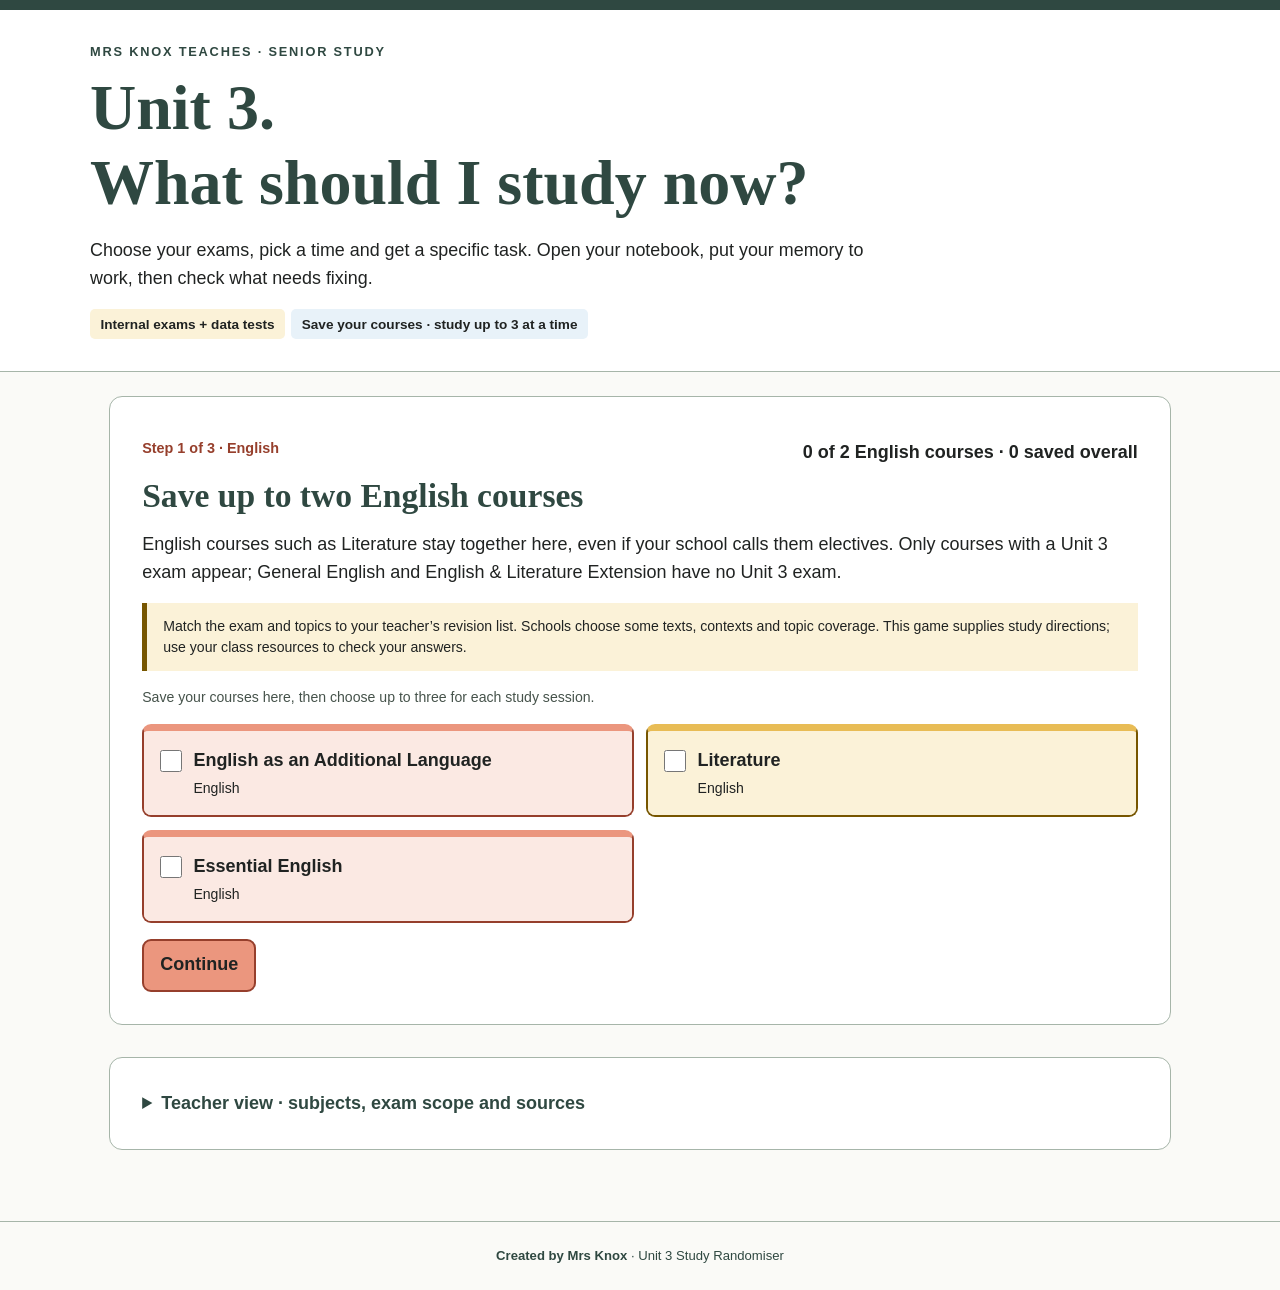
==== commit d6de15b6: "Clarify active subject with brand accents and expand saved course selections" ====
--- a/unit3/index.html
+++ b/unit3/index.html
@@ -2,14 +2,41 @@
 <html lang="en-AU"><head><meta charset="utf-8"><meta name="viewport" content="width=device-width,initial-scale=1"><meta name="description" content="Specific study tasks for QCAA Unit 3 internal exams and data tests. Choose up to three subjects, a time and a difficulty."><title>Unit 3 Study Randomiser | Mrs Knox Teaches</title>
 <style>
 :root{--green:#2F4841;--dark:#233631;--sage:#A6B5A9;--paper:#FAFAF7;--ink:#202322;--coral:#EB967E;--coraltint:#FBE9E3;--blue:#315F83;--bluetint:#E8F2F9;--yellow:#FBF2D8;--lilac:#F0EAF8}*{box-sizing:border-box}[hidden]{display:none!important}body{margin:0;background:var(--paper);color:var(--ink);font:18px/1.55 'Work Sans',Arial,sans-serif}button,input,select{font:inherit}button,a,input,select,summary{touch-action:manipulation}button{background:var(--green);color:#fff;border:2px solid var(--green);border-radius:9px;padding:.65rem 1rem;font-weight:700;cursor:pointer}button:hover{background:var(--dark)}button.primary{background:var(--coral);color:var(--ink);border-color:#963F2C}button.primary:hover{background:var(--coraltint)}button.secondary{background:#fff;color:var(--green)}button:disabled{opacity:.55;cursor:default}input[type=checkbox]{accent-color:var(--green);width:22px;height:22px;flex-shrink:0;margin:.2rem 0}input[type=text],input[type=search],input[type=number],select{width:100%;max-width:100%;border:2px solid #69776e;border-radius:7px;background:#fff;color:var(--ink);padding:.6rem;margin:.25rem 0 .7rem}label{display:block;font-weight:600}a{color:var(--blue);text-underline-offset:3px;overflow-wrap:anywhere}a:hover{text-decoration-thickness:3px}:focus-visible{outline:3px solid #775600;outline-offset:4px}h1,h2,h3{font-family:'Roboto Slab',Georgia,serif;line-height:1.17;color:var(--green)}h1{font-size:clamp(2.2rem,7vw,4rem);max-width:850px;margin:.6rem 0 1rem}h2{font-size:clamp(1.6rem,4vw,2.1rem);margin:0 0 1rem}h3{font-size:1.35rem}p{margin:.5rem 0 1rem}header{border-top:10px solid var(--green);padding:2rem max(1.2rem,calc((100vw - 1100px)/2));background:#fff;border-bottom:1px solid var(--sage)}.eyebrow{font-size:.8rem;letter-spacing:.14em;font-weight:800;color:var(--green)}.intro{max-width:820px;font-size:1.12rem}.tag{display:inline-block;padding:.3rem .65rem;background:var(--yellow);border-radius:5px;font-weight:700;font-size:.85rem;margin-right:.4rem}.tag.blue{background:var(--bluetint)}main{max-width:1100px;padding:1.5rem 1.2rem 3rem;margin:auto}.panel{background:#fff;border:1px solid var(--sage);border-radius:13px;padding:clamp(1rem,3vw,2rem);margin-bottom:1.4rem}.notice{background:var(--yellow);border-left:5px solid #775600;padding:.8rem 1rem;margin:1rem 0}.small,small{font-size:.88rem;line-height:1.5}.muted{color:#46534b}.step{color:#963F2C;font-size:.9rem;font-weight:800}.topline{display:flex;gap:1rem;align-items:center;justify-content:space-between;flex-wrap:wrap}.choices{display:grid;grid-template-columns:repeat(2,minmax(0,1fr));gap:.8rem;margin:1rem 0}.choice{border:2px solid #A6B5A9;border-radius:9px;align-self:start;background:#fff;overflow:hidden}.choice:has(input[data-subject]:checked){border-color:#963F2C}.subject{display:flex;gap:.7rem;padding:1rem;cursor:pointer;min-height:80px;align-items:flex-start;background:#EDF0EE}.subject small{display:block;font-weight:400;margin-top:.2rem}.choice:has(input[data-subject]:checked)>.subject{background:var(--coraltint)}.config{padding:1rem}.coverage{font-weight:700;color:var(--green);font-size:.95rem}.topic{display:flex;gap:.65rem;font-weight:400;font-size:.9rem;padding:.4rem 0;cursor:pointer}details{border-top:1px solid var(--sage);margin:.9rem 0 0;padding:.9rem 0 0}summary{cursor:pointer;font-weight:700;color:var(--green)}.controls{display:flex;gap:.75rem;flex-wrap:wrap;align-items:center;margin-top:1rem}.config-grid{display:grid;grid-template-columns:1fr 1fr;gap:1rem;max-width:650px}.error{color:#963F2C;font-weight:700}.task-intro{background:var(--coraltint);border-left:5px solid #963F2C;padding:1rem;font-size:1.18rem;font-weight:600;margin:1.3rem 0}.check{background:var(--bluetint);border-radius:9px;padding:1.1rem;margin:1.2rem 0}.check h3{color:var(--blue);margin:.1rem 0 .5rem}li{margin-bottom:.65rem}ol,ul{padding-left:1.5rem}.self-check{display:flex;gap:.7rem;align-items:start;margin-top:1rem;font-size:1rem}.timer{display:flex;gap:1rem;align-items:center;flex-wrap:wrap;font-variant-numeric:tabular-nums}output{font-size:1.3rem;font-weight:700}.finish{background:var(--lilac)}.table-wrap{overflow-x:auto;margin-top:1rem}table{border-collapse:collapse;width:100%;font-size:.9rem;text-align:left}th,td{vertical-align:top;border-bottom:1px solid var(--sage);padding:.9rem .65rem;min-width:120px}thead{background:#EDF0EE}td:nth-child(2){min-width:280px}hr{border:0;border-top:1px solid var(--sage)}footer{border-top:1px solid var(--sage);padding:1.5rem 1.2rem;text-align:center;font-size:.82rem;color:var(--green)}.watermark{font-weight:700}.skip-link{position:absolute;left:-10000px}.skip-link:focus{left:1rem;top:1rem;background:#fff;z-index:4;padding:1rem}.audit{margin-top:2rem}.source-note{font-size:.82rem}.print-only{display:none}@media(max-width:680px){.choices,.config-grid{grid-template-columns:1fr}body{font-size:17px}header{padding-top:1.4rem}.controls button{flex-grow:1}.panel{padding:1.1rem}.subject{min-height:65px}}@media print{body{background:white;font-size:11pt}header{padding:.5rem 0;border-top:3px solid var(--green)}h1{font-size:23pt}main{padding:0}.controls,.timer,#setup,#session-config,.audit,#edit,#download,#print,#practice-button,#practice,#resources,button,header .intro,header .tag,.self-check{display:none!important}.panel{border:0;padding:.5rem 0}h2{font-size:18pt}.check{break-inside:avoid}.print-only{display:block}footer{position:fixed;bottom:0;left:0;right:0;padding:.2rem;background:#fff}.task-intro{font-size:12pt}a{color:var(--ink)}}
+
+/* Subject accents use the approved shade/accent/tint families. */
+[data-colour="coral"]{--subject-shade:#963F2C;--subject-accent:#EB967E;--subject-tint:#FBE9E3}
+[data-colour="gold"]{--subject-shade:#775600;--subject-accent:#E8BC55;--subject-tint:#FBF2D8}
+[data-colour="blue"]{--subject-shade:#315F83;--subject-accent:#87B5D6;--subject-tint:#E8F2F9}
+[data-colour="lilac"]{--subject-shade:#634A88;--subject-accent:#B6A0D5;--subject-tint:#F0EAF8}
+.choice{border-color:var(--subject-shade);border-top:7px solid var(--subject-accent)}
+.choice .subject{background:var(--subject-tint)}
+.choice:has(input[data-subject]:checked){border-color:var(--subject-shade);box-shadow:0 0 0 2px var(--subject-shade)}
+.choice:has(input[data-subject]:checked)>.subject{background:var(--subject-accent)}
+.choice input[type=checkbox],.session-subject input{accent-color:var(--subject-shade)}
+.session-subjects{display:grid;grid-template-columns:repeat(2,minmax(0,1fr));gap:.7rem;margin-bottom:.8rem}
+.session-subject{display:flex;gap:.75rem;align-items:start;padding:1rem;background:var(--subject-tint);border:2px solid var(--subject-shade);border-left-width:8px;border-radius:8px;cursor:pointer}
+.session-subject small{display:block;font-weight:400;margin-top:.25rem}
+.session-subject:has(input:checked){background:var(--subject-accent)}
+.session-subject:has(input:disabled){opacity:.65;cursor:default}
+.subject-banner{display:flex;flex-direction:column;gap:.25rem;background:var(--subject-accent);color:#202322;border-left:9px solid var(--subject-shade);border-radius:8px;padding:1.1rem 1.3rem;margin-bottom:1rem}
+.subject-caption{font-size:.78rem;letter-spacing:.12em;font-weight:800}
+.active-subject{font-size:clamp(1.9rem,5vw,2.65rem);line-height:1.12;font-weight:800;overflow-wrap:anywhere}
+.subject-exam{font-size:1rem;font-weight:600}
+#task-card{border-top:8px solid var(--subject-shade)}
+#task-card .task-intro{background:var(--subject-tint);border-color:var(--subject-shade)}
+#task-card .primary{background:var(--subject-accent);border-color:var(--subject-shade);color:#202322}
+#task-card .primary:hover{background:var(--subject-tint)}
+.task-progress{font-weight:700;color:var(--subject-shade)}
+@media(max-width:680px){.session-subjects{grid-template-columns:1fr}.subject-banner{padding:1rem}.active-subject{font-size:1.95rem}}
+@media print{.active-subject{font-size:22pt}.subject-banner{padding:.5rem 1rem;break-inside:avoid}}
 </style></head><body>
 <a class="skip-link" href="#main">Skip to study setup</a>
-<header><div class="eyebrow">MRS KNOX TEACHES · SENIOR STUDY</div><h1>Unit 3.<br>What should I study now?</h1><p class="intro">Choose your exams, pick a time and get a specific task. Open your notebook, put your memory to work, then check what needs fixing.</p><span class="tag">Internal exams + data tests</span><span class="tag blue">Up to 3 subjects</span></header>
+<header><div class="eyebrow">MRS KNOX TEACHES · SENIOR STUDY</div><h1>Unit 3.<br>What should I study now?</h1><p class="intro">Choose your exams, pick a time and get a specific task. Open your notebook, put your memory to work, then check what needs fixing.</p><span class="tag">Internal exams + data tests</span><span class="tag blue">Save your courses · study up to 3 at a time</span></header>
 <main id="main"><p id="storage" class="notice small" hidden>Your browser cannot save progress. You can still use the game in this tab.</p>
 <section class="panel" id="setup"><div class="topline"><p class="step" id="step"></p><strong id="selection-count"></strong></div><h2 id="group-title" tabindex="-1"></h2><p id="group-help"></p><div class="notice small">Match the exam and topics to your teacher’s revision list. Schools choose some texts, contexts and topic coverage. This game supplies study directions; use your class resources to check your answers.</div><p class="small muted" id="selected"></p><div id="search-wrap" hidden><label for="search">Find an elective</label><input id="search" type="search" placeholder="e.g. Legal Studies, Biology or French"></div><div class="choices" id="choices"></div><p id="setup-error" class="error" role="alert"></p><div class="controls"><button class="secondary" id="back">Back</button><button class="primary" id="next">Continue</button><button class="primary" id="save" hidden>Use these exams</button></div></section>
 <section id="study" hidden><div class="topline"><p id="session-summary"></p><button class="secondary" id="edit">Change exams or topics</button></div><p class="small" id="completed" aria-live="polite"></p>
-<section id="session-config" class="panel"><p class="step">YOUR NEXT STUDY SESSION</p><h2 id="session-title" tabindex="-1">How much time have you got?</h2><div class="config-grid"><div><label for="duration">Session length</label><select id="duration"><option value="10">10 minutes</option><option value="20">20 minutes</option><option value="30" selected>30 minutes</option><option value="45">45 minutes</option><option value="60">60 minutes</option><option value="90">90 minutes</option></select></div><div><label for="difficulty">Difficulty</label><select id="difficulty"><option value="easy">Easy · one small target</option><option value="medium" selected>Medium · explain and apply</option><option value="hard">Hard · justify and extend</option></select></div></div><p class="small">The session rotates through your subjects in short blocks, including checking time. Have your notes, textbook or authorised practice materials ready.</p><p id="session-error" class="error" role="alert"></p><div class="controls"><button class="primary" id="start">Tell me what to study</button><button class="secondary" id="practice-button">Plan a full practice exam</button><button class="secondary" id="download">Download my topic list</button></div><details id="practice"><summary>Full exam practice</summary><div id="practice-content">Use a teacher-approved practice instrument and its matching marking guide.</div></details></section>
-<article class="panel" id="task-card" hidden><div class="topline"><strong class="step" id="task-subject"></strong><span class="small" id="progress"></span></div><h2 id="task-title" tabindex="-1"></h2><p class="task-intro" id="task-intro"></p><p class="small" id="materials"></p><p class="small muted" id="pacing"></p><h3>Your task</h3><ol id="task-steps"></ol><section class="check"><h3>Check your work</h3><ol id="check-steps"></ol></section><details id="help"><summary>I’m stuck — give me a starting point</summary><p id="help-text"></p></details><details id="resources"><summary>Useful resources and exam scope</summary><p class="small" id="exam-note"></p><ul id="resource-links"></ul><p class="small">Supplementary websites can follow a different syllabus. Your task sheet, class resources and current QCAA syllabus set the exam requirements.</p></details><div class="timer controls"><button class="secondary" id="timer">Start task timer</button><output id="clock" aria-live="off"></output></div><label class="self-check"><input type="checkbox" id="self-check"><span>I checked my work and retried one gap.</span></label><div class="controls"><button class="primary" id="done" disabled>Checked — next block</button><button class="secondary" id="skip">Swap this task</button><button class="secondary" id="easy">Make it easier</button><button class="secondary" id="change">Change session</button><button class="secondary" id="print">Print this task</button></div></article>
+<section id="session-config" class="panel"><p class="step">YOUR NEXT STUDY SESSION</p><h2 id="session-title" tabindex="-1">How much time have you got?</h2><h3>What are you studying this session?</h3><p class="small">Choose from your saved courses. Untick a course to swap it for another.</p><div id="session-subjects" class="session-subjects"></div><p id="active-count" class="small" aria-live="polite"></p><div class="config-grid"><div><label for="duration">Session length</label><select id="duration"><option value="10">10 minutes</option><option value="20">20 minutes</option><option value="30" selected>30 minutes</option><option value="45">45 minutes</option><option value="60">60 minutes</option><option value="90">90 minutes</option></select></div><div><label for="difficulty">Difficulty</label><select id="difficulty"><option value="easy">Easy · one small target</option><option value="medium" selected>Medium · explain and apply</option><option value="hard">Hard · justify and extend</option></select></div></div><p class="small">The session rotates through your subjects in short blocks, including checking time. Have your notes, textbook or authorised practice materials ready.</p><p id="session-error" class="error" role="alert"></p><div class="controls"><button class="primary" id="start">Tell me what to study</button><button class="secondary" id="practice-button">Plan a full practice exam</button><button class="secondary" id="download">Download my topic list</button></div><details id="practice"><summary>Full exam practice</summary><div id="practice-content">Use a teacher-approved practice instrument and its matching marking guide.</div></details></section>
+<article class="panel" id="task-card" hidden><div class="subject-banner"><span class="subject-caption">YOU’RE STUDYING</span><strong id="task-subject" class="active-subject"></strong><span id="task-exam" class="subject-exam"></span></div><p class="small task-progress" id="progress"></p><h2 id="task-title" tabindex="-1"></h2><p class="task-intro" id="task-intro"></p><p class="small" id="materials"></p><p class="small muted" id="pacing"></p><h3>Your task</h3><ol id="task-steps"></ol><section class="check"><h3>Check your work</h3><ol id="check-steps"></ol></section><details id="help"><summary>I’m stuck — give me a starting point</summary><p id="help-text"></p></details><details id="resources"><summary>Useful resources and exam scope</summary><p class="small" id="exam-note"></p><ul id="resource-links"></ul><p class="small">Supplementary websites can follow a different syllabus. Your task sheet, class resources and current QCAA syllabus set the exam requirements.</p></details><div class="timer controls"><button class="secondary" id="timer">Start task timer</button><output id="clock" aria-live="off"></output></div><label class="self-check"><input type="checkbox" id="self-check"><span>I checked my work and retried one gap.</span></label><div class="controls"><button class="primary" id="done" disabled>Checked — next block</button><button class="secondary" id="skip">Swap this task</button><button class="secondary" id="easy">Make it easier</button><button class="secondary" id="change">Change session</button><button class="secondary" id="print">Print this task</button></div></article>
 <section class="panel finish" id="session-done" hidden><p class="step">SESSION COMPLETE</p><h2 id="done-title" tabindex="-1">Keep the corrected work.</h2><p id="done-message"></p><button class="primary" id="again">Plan another session</button></section>
 <details><summary>Progress settings</summary><p class="small">Selections and the count of self-checked tasks are saved in this browser when available. The game does not grade answers.</p><button class="secondary" id="reset">Clear completed-task count</button><p id="reset-status" class="small" role="status"></p></details></section>
 <details class="audit panel"><summary>Teacher view · subjects, exam scope and sources</summary><p class="small" id="bank-count"></p><p class="small">Checked <span id="checked-date"></span>. Original revision directions, based on the publicly available QCAA assessment specifications. This is an independent Mrs Knox Teaches resource.</p><p class="small" id="audit-scope"></p><div class="table-wrap"><table><thead><tr><th>Subject</th><th>Unit 3 exam and content boundary</th><th>Source</th></tr></thead><tbody id="audit-table"></tbody></table></div><h3>No prescribed Unit 3 examination in this mapping</h3><p id="excluded" class="small"></p><p class="small">A supervised project or design challenge is not automatically an examination. School assessments and alternative sequences need their own mapping.</p><p class="source-note">Syllabus information summarised from QCAA sources, © State of Queensland (QCAA) 2026. <a href="https://www.qcaa.qld.edu.au/copyright" target="_blank" rel="noopener noreferrer">QCAA copyright and attribution</a>. No secure internal examination questions or stimulus are reproduced. Content and interface drafted with AI assistance and checked against the cited specifications; school-specific coverage requires teacher confirmation.</p></details>
@@ -17,6 +44,10 @@
 <script>window.UNIT3_BANK={"checked": "15 October 2026", "scope": "Standard QCAA General and General (Extension) sequences represented in the EA game, plus the two Applied (Essential) CIAs. Other Applied subjects and alternative sequences are not mapped here.", "subjects": [{"id": "legal", "subject": "legal", "name": "Legal Studies", "area": "Humanities and Social Sciences", "ia": "IA1", "technique": "Combination response", "coverage": "Unit 3 Topic 1: Governance in Australia", "topics": ["Democracy, the rule of law and government accountability", "Representative and responsible government", "Separation of powers and judicial independence", "Division of powers and constitutional inconsistency", "Referendums and constitutional change", "Parliament: structure, roles and the legislative process", "Queensland’s unicameral parliament", "The High Court and constitutional interpretation", "Precedent, statutory interpretation and landmark decisions", "Specialist courts and tribunals", "Governance issues: viewpoints, consequences and legal alternatives"], "kind": "legal", "note": "Short responses assess comprehension; the extended response uses unseen stimulus for analysis and evaluation. Use cases taught in your course; syllabus examples are not a universal compulsory case list.", "context": "", "syllabus": "https://www.qcaa.qld.edu.au/downloads/senior-qce/syllabuses/snr_legal_25_syll.pdf", "page": "https://www.qcaa.qld.edu.au/senior/senior-subjects/syllabuses/humanities-social-sciences/legal-studies", "resources": [{"name": "Parliamentary Education Office: government and parliament", "url": "https://peo.gov.au/"}]}, {"id": "economics", "subject": "economics", "name": "Economics", "area": "Humanities and Social Sciences", "ia": "IA1", "technique": "Combination response", "coverage": "Unit 3 Topic 1: International trade", "topics": ["Australia’s trade patterns and trade theories", "Exchange-rate demand and supply", "Appreciation and depreciation: economic effects", "Balance of payments: accounts and relationships", "Trade data: patterns, trends and economic relationships", "Evaluating international-trade outcomes using economic criteria"], "kind": "economics", "note": "Includes multiple choice, short responses and one extended response to unseen stimulus. Global economic issues in Topic 2 are the IA2 investigation focus. Use fresh practice materials; the syllabus prohibits rehearsing the exam questions in class.", "context": "", "syllabus": "https://www.qcaa.qld.edu.au/downloads/senior-qce/syllabuses/snr_economics_25_syll.pdf", "page": "https://www.qcaa.qld.edu.au/senior/senior-subjects/syllabuses/humanities-social-sciences/economics", "resources": [{"name": "RBA Education: exchange rates", "url": "https://www.rba.gov.au/education/resources/explainers/exchange-rates-and-their-measurement.html"}]}, {"id": "business", "subject": "business", "name": "Business", "area": "Humanities and Social Sciences", "ia": "IA1", "technique": "Combination response", "coverage": "Unit 3 Topic 1: Competitive markets", "topics": ["Mature businesses and competitive markets", "Domestic and global expansion strategies and modes of entry", "Financing options for expansion", "Leadership, risk management and human resource strategies", "SWOT and power interest grid analysis", "Asian expansion case study and strategy evaluation"], "kind": "business", "note": "Restrict revision to Topic 1; Topic 2 Strategic development is assessed through the business report.", "context": "", "syllabus": "https://www.qcaa.qld.edu.au/downloads/senior-qce/syllabuses/snr_business_25_syll.pdf", "page": "https://www.qcaa.qld.edu.au/senior/senior-subjects/syllabuses/humanities-social-sciences/business", "resources": [{"name": "business.gov.au: managing change", "url": "https://business.gov.au/planning/business-structures-and-types/restructuring/manage-change-in-your-business", "note": "Use a practical Australian change-management example to connect planning, stakeholder involvement and communication with business transformation.", "access": "Free resources", "checked": "2026-10-08", "source": "https://business.gov.au/planning/business-structures-and-types/restructuring/manage-change-in-your-business"}]}, {"id": "accounting", "subject": "accounting", "name": "Accounting", "area": "Humanities and Social Sciences", "ia": "IA2", "technique": "Combination response", "coverage": "Unit 3 Topic 2: Managing non-current assets", "topics": ["Acquiring non-current assets and classifying expenditure", "Straight-line and diminishing-balance depreciation", "Part-year depreciation and general-ledger entries", "Disposal of non-current assets and gain or loss", "Financial statement extracts", "Evaluating management of non-current assets"], "kind": "accounting", "note": "Includes short, practical and extended responses. Cash management in Topic 1 is the IA1 project focus.", "context": "", "syllabus": "https://www.qcaa.qld.edu.au/downloads/senior-qce/syllabuses/snr_accounting_25_syll.pdf", "page": "https://www.qcaa.qld.edu.au/senior/senior-subjects/syllabuses/humanities-social-sciences/accounting", "resources": [{"name": "AccountingCoach: explanations", "url": "https://www.accountingcoach.com/explanations", "note": "Revise double-entry accounting, adjustments, statements and financial ratios. US examples use some different terms and formats; follow the conventions in your class materials.", "access": "Free explanations; some additional tools are paid", "checked": "2026-10-08", "source": "https://www.accountingcoach.com/explanations"}]}, {"id": "atsi_studies", "subject": "atsi_studies", "name": "Aboriginal & Torres Strait Islander Studies", "area": "Humanities and Social Sciences", "ia": "IA1", "technique": "Short response", "coverage": "Unit 3 Topic 1: Rights and freedoms", "topics": ["Rights and freedoms: historical context", "Responses to government policies and restrictions", "Advocacy, resistance and self-determination", "Interpreting sources and perspectives on rights and freedoms"], "kind": "sources", "note": "Use the communities, events and source contexts studied in your course. Avoid generalising one community’s experience to all First Nations peoples.", "context": "Community, event or case study taught in class", "syllabus": "https://www.qcaa.qld.edu.au/downloads/senior-qce/syllabuses/snr_atsi_studies_25_syll.pdf", "page": "https://www.qcaa.qld.edu.au/senior/senior-subjects/syllabuses/humanities-social-sciences/aboriginal-torres-strait-islander-studies", "resources": [{"name": "AIATSIS: explore", "url": "https://aiatsis.gov.au/explore", "note": "Explore First Nations histories and recognition, including the 1967 Referendum and Freedom Ride. Use evidence from the relevant community and historical context.", "access": "Free resources", "checked": "2026-10-08", "source": "https://aiatsis.gov.au/explore"}]}, {"id": "ancient_history", "subject": "ancient_history", "name": "Ancient History", "area": "Humanities and Social Sciences", "ia": "IA1", "technique": "Extended response", "coverage": "Unit 3: Reconstructing the Ancient World", "topics": ["Chronology and context of the selected ancient society", "Using archaeological and written evidence", "Perspectives, usefulness and reliability", "Corroboration and contested interpretations", "Developing a historical argument from sources"], "kind": "history", "note": "An essay responds to an unseen question using seen and unseen sources. The school selects the historical topic. Do not use secure assessment sources for guided practice.", "context": "Your IA1 ancient society and aspect", "syllabus": "https://www.qcaa.qld.edu.au/downloads/senior-qce/syllabuses/snr_ancient_history_25_syll.pdf", "page": "https://www.qcaa.qld.edu.au/senior/senior-subjects/syllabuses/humanities-social-sciences/ancient-history", "resources": [{"name": "History Skills: source analysis and evaluation", "url": "https://www.historyskills.com/source-criticism/", "note": "Revise how to analyse origin, purpose, perspective and evidence, then judge usefulness and reliability. Practise with sources from your school-selected EA topic.", "access": "Free guides; optional store resources are paid", "checked": "2026-10-08", "source": "https://www.historyskills.com/source-criticism/"}, {"name": "World History Encyclopedia: education", "url": "https://www.worldhistory.org/edu/", "note": "Search for your selected ancient personality or civilisation to review context, chronology and historical interpretations.", "access": "Free articles and teaching resources; optional membership is paid", "checked": "2026-10-08", "source": "https://www.worldhistory.org/edu/"}]}, {"id": "modern_history", "subject": "modern_history", "name": "Modern History", "area": "Humanities and Social Sciences", "ia": "IA1", "technique": "Extended response", "coverage": "Unit 3: National experiences in the Modern World", "topics": ["Chronology and context of the selected national experience", "Causes, consequences and significant change", "Perspectives, usefulness and reliability", "Corroborating and contesting historical evidence", "Developing a historical argument from sources"], "kind": "history", "note": "An essay responds to an unseen question using seen and unseen sources. The school selects the topic and aspect. Do not use secure assessment sources for guided practice.", "context": "Your IA1 nation, period and aspect", "syllabus": "https://www.qcaa.qld.edu.au/downloads/senior-qce/syllabuses/snr_modern_history_25_syll.pdf", "page": "https://www.qcaa.qld.edu.au/senior/senior-subjects/syllabuses/humanities-social-sciences/modern-history", "resources": [{"name": "History Skills: source analysis and evaluation", "url": "https://www.historyskills.com/source-criticism/", "note": "Revise how to analyse origin, purpose, perspective and evidence, then judge usefulness and reliability. Practise with sources from your school-selected EA topic.", "access": "Free guides; optional store resources are paid", "checked": "2026-10-08", "source": "https://www.historyskills.com/source-criticism/"}]}, {"id": "geography", "subject": "geography", "name": "Geography", "area": "Humanities and Social Sciences", "ia": "IA1", "technique": "Combination response", "coverage": "Unit 3 Topic 1: Land cover transformations and climate change", "topics": ["Land cover transformations: processes, patterns and causes", "Land cover, Earth systems and climate change", "Reading maps, graphs and spatial data", "Analysing geographical relationships and impacts", "Proposing and justifying responses to a geographical challenge"], "kind": "geography", "note": "Topic 2 concerns the field report; do not automatically include it in IA1 revision.", "context": "", "syllabus": "https://www.qcaa.qld.edu.au/downloads/senior-qce/syllabuses/snr_geography_25_syll.pdf", "page": "https://www.qcaa.qld.edu.au/senior/senior-subjects/syllabuses/humanities-social-sciences/geography", "resources": [{"name": "NASA: climate change", "url": "https://science.nasa.gov/climate-change/"}]}, {"id": "philosophy_reason", "subject": "philosophy_reason", "name": "Philosophy & Reason", "area": "Humanities and Social Sciences", "ia": "IA1", "technique": "Extended response", "coverage": "Unit 3 Topic 1: Moral philosophy", "topics": ["Moral theories and ethical reasoning", "Reconstructing and comparing moral arguments", "Applying theories to a moral problem", "Evaluating arguments and justified conclusions"], "kind": "philosophy", "note": "Schools select the moral problem and relevant studied theories. Topic 2 schools of thought is the analytical essay focus.", "context": "Moral problem and theories studied in class", "syllabus": "https://www.qcaa.qld.edu.au/downloads/senior-qce/syllabuses/snr_philosophy_reason_25_syll.pdf", "page": "https://www.qcaa.qld.edu.au/senior/senior-subjects/syllabuses/humanities-social-sciences/philosophy-reason", "resources": [{"name": "Stanford Encyclopedia: deontological ethics", "url": "https://plato.stanford.edu/entries/ethics-deontological/"}]}, {"id": "study_religion", "subject": "study_religion", "name": "Study of Religion", "area": "Humanities and Social Sciences", "ia": "IA1", "technique": "Extended response", "coverage": "Unit 3 Topic 1: Social ethics", "topics": ["Religious ethical teachings and sources", "Approaches to ethical decision-making", "Applying religious perspectives to a social–ethical issue", "Analysing similarities and differences", "Evaluating religious responses using evidence"], "kind": "religion", "note": "Use the social–ethical issue and religions selected for your school’s IA1.", "context": "Your IA1 social–ethical issue and religions", "syllabus": "https://www.qcaa.qld.edu.au/downloads/senior-qce/syllabuses/snr_study_religion_25_syll.pdf", "page": "https://www.qcaa.qld.edu.au/senior/senior-subjects/syllabuses/humanities-social-sciences/study-of-religion", "resources": [{"name": "Harvard Pluralism Project: religions", "url": "https://pluralism.org/religions", "note": "Review the beliefs and practices of the traditions studied in class, then connect a relevant belief with human dignity or rights. Examples often use a US context.", "access": "Free resources", "checked": "2026-10-08", "source": "https://pluralism.org/religions"}]}, {"id": "food", "subject": "food", "name": "Food & Nutrition", "area": "Technologies", "ia": "IA1", "technique": "Combination response", "coverage": "Unit 3: Food science of carbohydrate and fat", "topics": ["Carbohydrate: nutritional, chemical and functional properties", "Carbohydrate processing, preservation and spoilage", "Fat: nutritional, chemical and functional properties", "Fat processing, preservation and spoilage", "Food problem constraints and success criteria", "Synthesising, evaluating and refining food solutions"], "kind": "food", "note": "The assessment can concern carbohydrate- or fat-based food. Switch off content outside the scope advised by your teacher.", "context": "", "syllabus": "https://www.qcaa.qld.edu.au/downloads/senior-qce/syllabuses/snr_food_25_syll.pdf", "page": "https://www.qcaa.qld.edu.au/senior/senior-subjects/syllabuses/technologies/food-nutrition", "resources": [{"name": "FSANZ: Australian Food Composition Database", "url": "https://www.foodstandards.gov.au/science-data/food-nutrient-databases/afcd", "note": "Compare nutrient information for foods used in a proposed product or solution. Explain how your choices address the specified consumer’s nutrition needs.", "access": "Free resources", "checked": "2026-10-08", "source": "https://www.foodstandards.gov.au/science-data/food-nutrient-databases/afcd"}]}, {"id": "health", "subject": "health", "name": "Health", "area": "Health and Physical Education", "ia": "IA2", "technique": "Extended response", "coverage": "Unit 3: Community as a resource for healthy living", "topics": ["Health inquiry model in an alternate community context", "Community resources, barriers and enablers", "Interpreting health data and contextual information", "Evaluating and transferring a health strategy"], "kind": "health", "note": "Uses the same elective as IA1: Homelessness, Transport safety or Anxiety, in an alternate community context. Two pages of approved notes are permitted under the syllabus; follow your task sheet.", "context": "Your elective: Homelessness, Transport safety or Anxiety", "syllabus": "https://www.qcaa.qld.edu.au/downloads/senior-qce/syllabuses/snr_health_25_syll.pdf", "page": "https://www.qcaa.qld.edu.au/senior/senior-subjects/syllabuses/health-physical-education/health", "resources": [{"name": "Australian Institute of Health and Welfare", "url": "https://www.aihw.gov.au/"}]}, {"id": "engineering", "subject": "engineering", "name": "Engineering", "area": "Technologies", "ia": "IA2", "technique": "Combination response", "coverage": "Unit 3: Civil structures", "topics": ["Civil structures in society", "Forces, loading and structural analysis", "Civil engineering materials", "Engineering solutions: synthesis, evaluation and refinement"], "kind": "engineering", "note": "Use the formula/data book and equipment permitted by your school’s exam conditions.", "context": "", "syllabus": "https://www.qcaa.qld.edu.au/downloads/senior-qce/syllabuses/snr_engineering_25_syll.pdf", "page": "https://www.qcaa.qld.edu.au/senior/senior-subjects/syllabuses/technologies/engineering", "resources": [{"name": "Khan Academy: physics archive", "url": "https://www.khanacademy.org/science/physics", "note": "Find relevant force, work, energy, torque and motion explanations to support calculations about machines and mechanisms.", "access": "Free resources", "checked": "2026-10-08", "source": "https://www.khanacademy.org/science/physics"}, {"name": "OpenLearn: Introducing engineering", "url": "https://www.open.edu/openlearn/science-maths-technology/introducing-engineering", "note": "Review engineering design, materials and manufacturing decisions. Use relevant sections as background for explaining an engineering solution.", "access": "Free resources", "checked": "2026-10-08", "source": "https://www.open.edu/openlearn/science-maths-technology/introducing-engineering"}]}, {"id": "aerospace_sys", "subject": "aerospace_sys", "name": "Aerospace Systems", "area": "Technologies", "ia": "IA2", "technique": "Combination response", "coverage": "Unit 3: Aerospace ecosystems", "topics": ["Aerospace regulatory systems", "Aerospace safety and operational systems", "Operational accident and incident investigation", "Airport and airline operation systems", "Operational calculations and recommendations"], "kind": "engineering", "note": "The revised syllabus frames IA2 around aerospace operational systems and specifically identifies Topic 5 for calculation questions. Select only material included by your teacher.", "context": "", "syllabus": "https://www.qcaa.qld.edu.au/downloads/senior-qce/syllabuses/snr_aerospace_sys_25_syll.pdf", "page": "https://www.qcaa.qld.edu.au/senior/senior-subjects/syllabuses/technologies/aerospace-systems", "resources": [{"name": "NASA: Beginner’s Guide to Aeronautics", "url": "https://www1.grc.nasa.gov/beginners-guide-to-aeronautics/", "note": "Use explanations and simulations of lift, drag, thrust and aircraft motion to revisit flight-performance concepts.", "access": "Free resources", "checked": "2026-10-08", "source": "https://www1.grc.nasa.gov/beginners-guide-to-aeronautics/"}]}, {"id": "agricultural_science", "subject": "agricultural_science", "name": "Agricultural Science", "area": "Sciences", "ia": "IA1", "technique": "Data test", "coverage": "Unit 3: Agricultural production", "topics": ["Animal production B", "Plant production B", "Agricultural enterprises B"], "kind": "science", "note": "Supervised data test. The school selects Unit 3 contexts. Practise applying understanding, analysing data and interpreting evidence; this is not an EA-style content-recall paper. Use teacher-approved practice datasets and their matching solutions.", "context": "", "syllabus": "https://www.qcaa.qld.edu.au/downloads/senior-qce/syllabuses/snr_agricultural_science_25_syll.pdf", "page": "https://www.qcaa.qld.edu.au/senior/senior-subjects/syllabuses/sciences/agricultural-science", "resources": [{"name": "Queensland DPI: agriculture", "url": "https://www.dpi.qld.gov.au/business-priorities/agriculture", "note": "Browse plant production, livestock and agricultural business resources. Use a relevant Queensland example when revising production and sustainability.", "access": "Free resources", "checked": "2026-10-08", "source": "https://www.dpi.qld.gov.au/business-priorities/agriculture"}]}, {"id": "biology", "subject": "biology", "name": "Biology", "area": "Sciences", "ia": "IA1", "technique": "Data test", "coverage": "Unit 3: Biodiversity and the interconnectedness of life", "topics": ["Biodiversity and populations", "Functioning ecosystems and succession"], "kind": "science", "note": "Supervised data test. The school selects Unit 3 contexts. Practise applying understanding, analysing data and interpreting evidence; this is not an EA-style content-recall paper. Use teacher-approved practice datasets and their matching solutions.", "context": "", "syllabus": "https://www.qcaa.qld.edu.au/downloads/senior-qce/syllabuses/snr_biology_25_syll.pdf", "page": "https://www.qcaa.qld.edu.au/senior/senior-subjects/syllabuses/sciences/biology", "resources": [{"name": "Khan Academy: AP Biology", "url": "https://www.khanacademy.org/science/ap-biology", "note": "Use heredity, gene expression, evolution and ecology lessons to revisit the concept in your task.", "access": "Free resources", "checked": "2026-10-08", "source": "https://www.khanacademy.org/science/ap-biology"}]}, {"id": "chemistry", "subject": "chemistry", "name": "Chemistry", "area": "Sciences", "ia": "IA1", "technique": "Data test", "coverage": "Unit 3: Equilibrium, acids and redox reactions", "topics": ["Chemical equilibrium systems", "Oxidation and reduction"], "kind": "science", "note": "Supervised data test. The school selects Unit 3 contexts. Practise applying understanding, analysing data and interpreting evidence; this is not an EA-style content-recall paper. Use teacher-approved practice datasets and their matching solutions.", "context": "", "syllabus": "https://www.qcaa.qld.edu.au/downloads/senior-qce/syllabuses/snr_chemistry_25_syll.pdf", "page": "https://www.qcaa.qld.edu.au/senior/senior-subjects/syllabuses/sciences/chemistry", "resources": [{"name": "Khan Academy: AP Chemistry", "url": "https://www.khanacademy.org/science/ap-chemistry-beta", "note": "Revisit equilibrium, acids and bases, chemical reactions and thermodynamics. Choose the lesson that matches your task.", "access": "Free resources", "checked": "2026-10-08", "source": "https://www.khanacademy.org/science/ap-chemistry-beta"}]}, {"id": "earth_science", "subject": "earth_science", "name": "Earth & Environmental Science", "area": "Sciences", "ia": "IA1", "technique": "Data test", "coverage": "Unit 3: Living on Earth — extracting, using and managing Earth resources", "topics": ["Use of non-renewable Earth resources", "Use of renewable Earth resources"], "kind": "science", "note": "Supervised data test. The school selects Unit 3 contexts. Practise applying understanding, analysing data and interpreting evidence; this is not an EA-style content-recall paper. Use teacher-approved practice datasets and their matching solutions.", "context": "", "syllabus": "https://www.qcaa.qld.edu.au/downloads/senior-qce/syllabuses/snr_earth_science_25_syll.pdf", "page": "https://www.qcaa.qld.edu.au/senior/senior-subjects/syllabuses/sciences/earth-environmental-science", "resources": [{"name": "Geoscience Australia: classroom resources", "url": "https://www.ga.gov.au/education/classroom-resources", "note": "Use Australian resources on natural hazards, minerals and energy to revisit Earth resources and hazards. Select material at the right level for your task.", "access": "Free resources", "checked": "2026-10-08", "source": "https://www.ga.gov.au/education/classroom-resources"}]}, {"id": "marine_science", "subject": "marine_science", "name": "Marine Science", "area": "Sciences", "ia": "IA1", "technique": "Data test", "coverage": "Unit 3: Marine systems — connections and change", "topics": ["The reef and beyond", "Changes on the reef"], "kind": "science", "note": "Supervised data test. The school selects Unit 3 contexts. Practise applying understanding, analysing data and interpreting evidence; this is not an EA-style content-recall paper. Use teacher-approved practice datasets and their matching solutions.", "context": "", "syllabus": "https://www.qcaa.qld.edu.au/downloads/senior-qce/syllabuses/snr_marine_science_25_syll.pdf", "page": "https://www.qcaa.qld.edu.au/senior/senior-subjects/syllabuses/sciences/marine-science", "resources": [{"name": "AIMS: corals", "url": "https://www.aims.gov.au/research-topics/marine-life/corals", "note": "Revisit coral biology and reef relationships, then explain how a change in conditions could affect a reef system.", "access": "Free resources", "checked": "2026-10-08", "source": "https://www.aims.gov.au/research-topics/marine-life/corals"}, {"name": "AIMS: reef-monitoring dashboard", "url": "https://apps.aims.gov.au/reef-monitoring/", "note": "Explore reef survey data to practise identifying trends, interpreting evidence and explaining the limits of a monitoring result.", "access": "Free dashboard; JavaScript required", "checked": "2026-10-08", "source": "https://apps.aims.gov.au/reef-monitoring/"}]}, {"id": "physics", "subject": "physics", "name": "Physics", "area": "Sciences", "ia": "IA1", "technique": "Data test", "coverage": "Unit 3: Gravity and electromagnetism", "topics": ["Gravity and motion", "Electromagnetism"], "kind": "science", "note": "Supervised data test. The school selects Unit 3 contexts. Practise applying understanding, analysing data and interpreting evidence; this is not an EA-style content-recall paper. Use teacher-approved practice datasets and their matching solutions.", "context": "", "syllabus": "https://www.qcaa.qld.edu.au/downloads/senior-qce/syllabuses/snr_physics_25_syll.pdf", "page": "https://www.qcaa.qld.edu.au/senior/senior-subjects/syllabuses/sciences/physics", "resources": [{"name": "Khan Academy: physics archive", "url": "https://www.khanacademy.org/science/physics", "note": "Revisit gravity, electromagnetism and other relevant physics concepts through explanations and examples. Use class materials for the full modern-physics requirements.", "access": "Free resources", "checked": "2026-10-08", "source": "https://www.khanacademy.org/science/physics"}]}, {"id": "psychology", "subject": "psychology", "name": "Psychology", "area": "Sciences", "ia": "IA1", "technique": "Data test", "coverage": "Unit 3: Individual thinking", "topics": ["Brain function", "Sensation and perception", "Memory", "Learning"], "kind": "science", "note": "Supervised data test. The school selects Unit 3 contexts. Practise applying understanding, analysing data and interpreting evidence; this is not an EA-style content-recall paper. Use teacher-approved practice datasets and their matching solutions.", "context": "", "syllabus": "https://www.qcaa.qld.edu.au/downloads/senior-qce/syllabuses/snr_psychology_25_syll.pdf", "page": "https://www.qcaa.qld.edu.au/senior/senior-subjects/syllabuses/sciences/psychology", "resources": [{"name": "OpenStax: Psychology 2e", "url": "https://openstax.org/books/psychology-2e/pages/1-introduction", "note": "Use the chapter contents to revisit learning, memory, cognition and social psychology. Read the relevant section and test recall with its review questions.", "access": "Free online textbook", "checked": "2026-10-08", "source": "https://openstax.org/books/psychology-2e/pages/1-introduction"}]}, {"id": "maths_general", "subject": "maths_general", "name": "General Mathematics", "area": "Mathematics", "ia": "IA2", "technique": "Short response", "coverage": "Unit 3: Bivariate data and time series analysis, sequences and Earth geometry", "topics": ["Bivariate data analysis 1", "Bivariate data analysis 2", "Time series analysis", "Growth and decay in sequences", "Earth geometry and time zones"], "kind": "maths", "note": "The current syllabus samples any three of the five Unit 3 topics. Select your school’s three assessed topics. All five are available for broader study; the game does not choose your school’s exam coverage.", "context": "", "syllabus": "https://www.qcaa.qld.edu.au/downloads/senior-qce/syllabuses/snr_maths_general_25_syll.pdf", "page": "https://www.qcaa.qld.edu.au/senior/senior-subjects/syllabuses/mathematics/general-mathematics", "resources": [{"name": "Khan Academy: statistics and probability", "url": "https://www.khanacademy.org/math/statistics-probability", "note": "Revise data displays, bivariate data and regression. Choose relevant sections; this site does not cover every General Mathematics topic.", "access": "Free resources", "checked": "2026-10-08", "source": "https://www.khanacademy.org/math/statistics-probability"}, {"name": "Khan Academy: maths courses", "url": "https://www.khanacademy.org/math", "note": "Search for the specific skill in your task to revisit supporting algebra, sequences, finance or matrices. Check your class method and calculator conventions.", "access": "Free resources", "checked": "2026-10-08", "source": "https://www.khanacademy.org/math"}]}, {"id": "maths_methods", "subject": "maths_methods", "name": "Mathematical Methods", "area": "Mathematics", "ia": "IA2", "technique": "Short response", "coverage": "Unit 3: Further calculus and introduction to statistics", "topics": ["Differentiation of exponential and logarithmic functions", "Differentiation of trigonometric functions and differentiation rules", "Further applications of differentiation", "Further integration", "Discrete random variables"], "kind": "maths", "note": "The current syllabus samples any three of the five Unit 3 topics. Select your school’s three assessed topics. All five are available for broader study; the game does not choose your school’s exam coverage.", "context": "", "syllabus": "https://www.qcaa.qld.edu.au/downloads/senior-qce/syllabuses/snr_maths_methods_25_syll.pdf", "page": "https://www.qcaa.qld.edu.au/senior/senior-subjects/syllabuses/mathematics/mathematical-methods", "resources": [{"name": "Khan Academy: Calculus 1", "url": "https://www.khanacademy.org/math/calculus-1", "note": "Practise derivatives, integrals and their applications. Choose the section relevant to your task; some content extends beyond the QCAA course.", "access": "Free resources", "checked": "2026-10-08", "source": "https://www.khanacademy.org/math/calculus-1"}, {"name": "Khan Academy: statistics and probability", "url": "https://www.khanacademy.org/math/statistics-probability", "note": "Revisit probability distributions, sampling and inference where relevant to your course. Use your class definitions and required notation.", "access": "Free resources", "checked": "2026-10-08", "source": "https://www.khanacademy.org/math/statistics-probability"}]}, {"id": "maths_specialist", "subject": "maths_specialist", "name": "Specialist Mathematics", "area": "Mathematics", "ia": "IA2", "technique": "Short response", "coverage": "Unit 3: Further complex numbers, proof, vectors and matrices", "topics": ["Further complex numbers", "Mathematical induction and trigonometric proofs", "Vectors in two and three dimensions", "Vector calculus", "Further matrices"], "kind": "maths", "note": "The current syllabus samples any three of the five Unit 3 topics. Select your school’s three assessed topics. All five are available for broader study; the game does not choose your school’s exam coverage.", "context": "", "syllabus": "https://www.qcaa.qld.edu.au/downloads/senior-qce/syllabuses/snr_maths_specialist_25_syll.pdf", "page": "https://www.qcaa.qld.edu.au/senior/senior-subjects/syllabuses/mathematics/specialist-mathematics", "resources": [{"name": "Khan Academy: Calculus 1", "url": "https://www.khanacademy.org/math/calculus-1", "note": "Practise derivatives, integrals and their applications. Choose the section relevant to your task; some content extends beyond the QCAA course.", "access": "Free resources", "checked": "2026-10-08", "source": "https://www.khanacademy.org/math/calculus-1"}, {"name": "Khan Academy: linear algebra", "url": "https://www.khanacademy.org/math/linear-algebra", "note": "Revisit vectors and matrix transformations. Use the sections matching your task; this course also contains material beyond senior secondary study.", "access": "Free resources", "checked": "2026-10-08", "source": "https://www.khanacademy.org/math/linear-algebra"}]}, {"id": "english_add_lang", "subject": "english_add_lang", "name": "English as an Additional Language", "area": "English", "ia": "IA1", "technique": "Extended response", "coverage": "Unit 3: Issues, ideas and attitudes", "topics": ["Representations and interpretations in the studied text", "Cultural assumptions, attitudes, values and beliefs", "Stylistic choices and their effects", "Selecting and verifying textual evidence", "Developing and sustaining an analytical argument"], "kind": "literary", "note": "A school-selected literary text and seen question/task shape this exam. Use general practice prompts or authorised revision materials; follow your task sheet for permitted quotations and preparation.", "context": "Your IA1 text, author and relevant focus", "syllabus": "https://www.qcaa.qld.edu.au/downloads/senior-qce/syllabuses/snr_english_add_lang_25_syll.pdf", "page": "https://www.qcaa.qld.edu.au/senior/senior-subjects/syllabuses/english/english-as-an-additional-language", "resources": [{"name": "LitCharts: literature guides", "url": "https://www.litcharts.com/lit", "note": "Search for your school-selected EA text. Compare a guide’s interpretation with specific evidence from your own copy of the text.", "access": "Some content is free; detailed features and downloads may require payment", "checked": "2026-10-08", "source": "https://www.litcharts.com/lit"}]}, {"id": "literature", "subject": "literature", "name": "Literature", "area": "English", "ia": "IA1", "technique": "Extended response", "coverage": "Unit 3: Literature and identity", "topics": ["Representations and interpretations in the studied text", "Cultural assumptions, attitudes, values and beliefs", "Stylistic choices and their effects", "Selecting and verifying textual evidence", "Developing and sustaining an analytical argument"], "kind": "literary", "note": "A school-selected literary text and seen question/task shape this exam. Use general practice prompts or authorised revision materials; follow your task sheet for permitted quotations and preparation.", "context": "Your IA1 text, author and relevant focus", "syllabus": "https://www.qcaa.qld.edu.au/downloads/senior-qce/syllabuses/snr_literature_25_syll.pdf", "page": "https://www.qcaa.qld.edu.au/senior/senior-subjects/syllabuses/english/literature", "resources": [{"name": "LitCharts: literature guides", "url": "https://www.litcharts.com/lit", "note": "Search for your school-selected EA text. Compare a guide’s interpretation with specific evidence from your own copy of the text.", "access": "Some content is free; detailed features and downloads may require payment", "checked": "2026-10-08", "source": "https://www.litcharts.com/lit"}]}, {"id": "chinese-ia1", "subject": "chinese", "name": "Chinese", "area": "Languages", "ia": "IA1", "technique": "Short response", "coverage": "Unit 3 Topic 1: Lifestyles and leisure", "topics": ["Lifestyles, leisure and cultural perspectives", "Science and technology in everyday life", "Reading and listening: purpose, audience, tone and evidence"], "kind": "language-read", "note": "Practise comprehension and justified inferences using class reading and audio. Check your language-specific conditions for dictionaries and permitted resources.", "context": "", "syllabus": "https://www.qcaa.qld.edu.au/downloads/senior-qce/syllabuses/snr_chinese_25_syll.pdf", "page": "https://www.qcaa.qld.edu.au/senior/senior-subjects/syllabuses/languages/chinese", "resources": [{"name": "Chinese Grammar Wiki", "url": "https://resources.allsetlearning.com/chinese/grammar/Main_Page", "note": "Find a grammar pattern you need, study its examples, then write your own sentence using vocabulary from your course.", "access": "Free resources", "checked": "2026-10-08", "source": "https://resources.allsetlearning.com/chinese/grammar/Main_Page"}, {"name": "SBS Mandarin: news", "url": "https://www.sbs.com.au/language/chinese/zh-hans/collection/mandarin-news", "note": "Practise reading or listening to authentic Mandarin reporting. For Extension, choose material related to your investigation and identify viewpoint, evidence and tone.", "access": "Free resources", "checked": "2026-10-08", "source": "https://www.sbs.com.au/language/chinese/zh-hans/collection/mandarin-news"}]}, {"id": "chinese-ia2", "subject": "chinese", "name": "Chinese", "area": "Languages", "ia": "IA2", "technique": "Extended response", "coverage": "Unit 3 Topic 2 and/or Topic 3", "topics": ["The arts, entertainment and sports", "Groups in society", "Writing for context, purpose and audience", "Speaking and justifying a viewpoint"], "kind": "language-produce", "note": "Includes written and spoken extended responses. Switch off a theme your school has not included; use your task sheet for language-specific conditions.", "context": "", "syllabus": "https://www.qcaa.qld.edu.au/downloads/senior-qce/syllabuses/snr_chinese_25_syll.pdf", "page": "https://www.qcaa.qld.edu.au/senior/senior-subjects/syllabuses/languages/chinese", "resources": [{"name": "Chinese Grammar Wiki", "url": "https://resources.allsetlearning.com/chinese/grammar/Main_Page", "note": "Find a grammar pattern you need, study its examples, then write your own sentence using vocabulary from your course.", "access": "Free resources", "checked": "2026-10-08", "source": "https://resources.allsetlearning.com/chinese/grammar/Main_Page"}, {"name": "SBS Mandarin: news", "url": "https://www.sbs.com.au/language/chinese/zh-hans/collection/mandarin-news", "note": "Practise reading or listening to authentic Mandarin reporting. For Extension, choose material related to your investigation and identify viewpoint, evidence and tone.", "access": "Free resources", "checked": "2026-10-08", "source": "https://www.sbs.com.au/language/chinese/zh-hans/collection/mandarin-news"}]}, {"id": "french-ia1", "subject": "french", "name": "French", "area": "Languages", "ia": "IA1", "technique": "Short response", "coverage": "Unit 3 Topic 1: Lifestyles and leisure", "topics": ["Lifestyles, leisure and cultural perspectives", "Science and technology in everyday life", "Reading and listening: purpose, audience, tone and evidence"], "kind": "language-read", "note": "Practise comprehension and justified inferences using class reading and audio. Check your language-specific conditions for dictionaries and permitted resources.", "context": "", "syllabus": "https://www.qcaa.qld.edu.au/downloads/senior-qce/syllabuses/snr_french_25_syll.pdf", "page": "https://www.qcaa.qld.edu.au/senior/senior-subjects/syllabuses/languages/french", "resources": [{"name": "TV5MONDE: learn French", "url": "https://apprendre.tv5monde.com/", "note": "Choose a suitable level and practise listening to reports with comprehension exercises. For Extension, select a report related to your investigation.", "access": "Free online exercises", "checked": "2026-10-08", "source": "https://apprendre.tv5monde.com/"}]}, {"id": "french-ia2", "subject": "french", "name": "French", "area": "Languages", "ia": "IA2", "technique": "Extended response", "coverage": "Unit 3 Topic 2 and/or Topic 3", "topics": ["The arts, entertainment and sports", "Groups in society", "Writing for context, purpose and audience", "Speaking and justifying a viewpoint"], "kind": "language-produce", "note": "Includes written and spoken extended responses. Switch off a theme your school has not included; use your task sheet for language-specific conditions.", "context": "", "syllabus": "https://www.qcaa.qld.edu.au/downloads/senior-qce/syllabuses/snr_french_25_syll.pdf", "page": "https://www.qcaa.qld.edu.au/senior/senior-subjects/syllabuses/languages/french", "resources": [{"name": "TV5MONDE: learn French", "url": "https://apprendre.tv5monde.com/", "note": "Choose a suitable level and practise listening to reports with comprehension exercises. For Extension, select a report related to your investigation.", "access": "Free online exercises", "checked": "2026-10-08", "source": "https://apprendre.tv5monde.com/"}]}, {"id": "german-ia1", "subject": "german", "name": "German", "area": "Languages", "ia": "IA1", "technique": "Short response", "coverage": "Unit 3 Topic 1: Lifestyles and leisure", "topics": ["Lifestyles, leisure and cultural perspectives", "Science and technology in everyday life", "Reading and listening: purpose, audience, tone and evidence"], "kind": "language-read", "note": "Practise comprehension and justified inferences using class reading and audio. Check your language-specific conditions for dictionaries and permitted resources.", "context": "", "syllabus": "https://www.qcaa.qld.edu.au/downloads/senior-qce/syllabuses/snr_german_25_syll.pdf", "page": "https://www.qcaa.qld.edu.au/senior/senior-subjects/syllabuses/languages/german", "resources": [{"name": "Goethe-Institut: Deutsch für dich", "url": "https://www.goethe.de/prj/dfd/en/home.cfm", "note": "Choose relevant reading, listening, grammar and vocabulary exercises. For Extension, practise explaining viewpoints using the language structures you have studied.", "access": "Free online practice", "checked": "2026-10-08", "source": "https://www.goethe.de/prj/dfd/en/home.cfm"}]}, {"id": "german-ia2", "subject": "german", "name": "German", "area": "Languages", "ia": "IA2", "technique": "Extended response", "coverage": "Unit 3 Topic 2 and/or Topic 3", "topics": ["The arts, entertainment and sports", "Groups in society", "Writing for context, purpose and audience", "Speaking and justifying a viewpoint"], "kind": "language-produce", "note": "Includes written and spoken extended responses. Switch off a theme your school has not included; use your task sheet for language-specific conditions.", "context": "", "syllabus": "https://www.qcaa.qld.edu.au/downloads/senior-qce/syllabuses/snr_german_25_syll.pdf", "page": "https://www.qcaa.qld.edu.au/senior/senior-subjects/syllabuses/languages/german", "resources": [{"name": "Goethe-Institut: Deutsch für dich", "url": "https://www.goethe.de/prj/dfd/en/home.cfm", "note": "Choose relevant reading, listening, grammar and vocabulary exercises. For Extension, practise explaining viewpoints using the language structures you have studied.", "access": "Free online practice", "checked": "2026-10-08", "source": "https://www.goethe.de/prj/dfd/en/home.cfm"}]}, {"id": "italian-ia1", "subject": "italian", "name": "Italian", "area": "Languages", "ia": "IA1", "technique": "Short response", "coverage": "Unit 3 Topic 1: Lifestyles and leisure", "topics": ["Lifestyles, leisure and cultural perspectives", "Science and technology in everyday life", "Reading and listening: purpose, audience, tone and evidence"], "kind": "language-read", "note": "Practise comprehension and justified inferences using class reading and audio. Check your language-specific conditions for dictionaries and permitted resources.", "context": "", "syllabus": "https://www.qcaa.qld.edu.au/downloads/senior-qce/syllabuses/snr_italian_25_syll.pdf", "page": "https://www.qcaa.qld.edu.au/senior/senior-subjects/syllabuses/languages/italian", "resources": [{"name": "Rai Scuola: Italian B1", "url": "https://www.raiscuola.rai.it/percorsi/livellob1", "note": "Use video units to practise comprehension and vocabulary, including everyday life, education and work. Choose the unit that supports your current task.", "access": "Public video resources; availability can vary by location", "checked": "2026-10-08", "source": "https://www.raiscuola.rai.it/percorsi/livellob1"}]}, {"id": "italian-ia2", "subject": "italian", "name": "Italian", "area": "Languages", "ia": "IA2", "technique": "Extended response", "coverage": "Unit 3 Topic 2 and/or Topic 3", "topics": ["The arts, entertainment and sports", "Groups in society", "Writing for context, purpose and audience", "Speaking and justifying a viewpoint"], "kind": "language-produce", "note": "Includes written and spoken extended responses. Switch off a theme your school has not included; use your task sheet for language-specific conditions.", "context": "", "syllabus": "https://www.qcaa.qld.edu.au/downloads/senior-qce/syllabuses/snr_italian_25_syll.pdf", "page": "https://www.qcaa.qld.edu.au/senior/senior-subjects/syllabuses/languages/italian", "resources": [{"name": "Rai Scuola: Italian B1", "url": "https://www.raiscuola.rai.it/percorsi/livellob1", "note": "Use video units to practise comprehension and vocabulary, including everyday life, education and work. Choose the unit that supports your current task.", "access": "Public video resources; availability can vary by location", "checked": "2026-10-08", "source": "https://www.raiscuola.rai.it/percorsi/livellob1"}]}, {"id": "japanese-ia1", "subject": "japanese", "name": "Japanese", "area": "Languages", "ia": "IA1", "technique": "Short response", "coverage": "Unit 3 Topic 1: Lifestyles and leisure", "topics": ["Lifestyles, leisure and cultural perspectives", "Science and technology in everyday life", "Reading and listening: purpose, audience, tone and evidence"], "kind": "language-read", "note": "Practise comprehension and justified inferences using class reading and audio. Check your language-specific conditions for dictionaries and permitted resources.", "context": "", "syllabus": "https://www.qcaa.qld.edu.au/downloads/senior-qce/syllabuses/snr_japanese_25_syll.pdf", "page": "https://www.qcaa.qld.edu.au/senior/senior-subjects/syllabuses/languages/japanese", "resources": [{"name": "Japan Foundation: Irodori", "url": "https://www.irodori.jpf.go.jp/en/", "note": "Use downloadable lessons and audio for everyday life, work and future choices. Select the level and topic that match your course.", "access": "Free learning materials and audio", "checked": "2026-10-08", "source": "https://www.irodori.jpf.go.jp/en/"}]}, {"id": "japanese-ia2", "subject": "japanese", "name": "Japanese", "area": "Languages", "ia": "IA2", "technique": "Extended response", "coverage": "Unit 3 Topic 2 and/or Topic 3", "topics": ["The arts, entertainment and sports", "Groups in society", "Writing for context, purpose and audience", "Speaking and justifying a viewpoint"], "kind": "language-produce", "note": "Includes written and spoken extended responses. Switch off a theme your school has not included; use your task sheet for language-specific conditions.", "context": "", "syllabus": "https://www.qcaa.qld.edu.au/downloads/senior-qce/syllabuses/snr_japanese_25_syll.pdf", "page": "https://www.qcaa.qld.edu.au/senior/senior-subjects/syllabuses/languages/japanese", "resources": [{"name": "Japan Foundation: Irodori", "url": "https://www.irodori.jpf.go.jp/en/", "note": "Use downloadable lessons and audio for everyday life, work and future choices. Select the level and topic that match your course.", "access": "Free learning materials and audio", "checked": "2026-10-08", "source": "https://www.irodori.jpf.go.jp/en/"}]}, {"id": "spanish-ia1", "subject": "spanish", "name": "Spanish", "area": "Languages", "ia": "IA1", "technique": "Short response", "coverage": "Unit 3 Topic 1: Lifestyles and leisure", "topics": ["Lifestyles, leisure and cultural perspectives", "Science and technology in everyday life", "Reading and listening: purpose, audience, tone and evidence"], "kind": "language-read", "note": "Practise comprehension and justified inferences using class reading and audio. Check your language-specific conditions for dictionaries and permitted resources.", "context": "", "syllabus": "https://www.qcaa.qld.edu.au/downloads/senior-qce/syllabuses/snr_spanish_25_syll.pdf", "page": "https://www.qcaa.qld.edu.au/senior/senior-subjects/syllabuses/languages/spanish", "resources": [{"name": "VideoEle: Spanish video course", "url": "https://videoele.com/Curso.html", "note": "Choose an appropriate A1–B2 video to practise listening and vocabulary, then use its activities to check comprehension.", "access": "Free video course; videos use YouTube", "checked": "2026-10-08", "source": "https://videoele.com/Curso.html"}]}, {"id": "spanish-ia2", "subject": "spanish", "name": "Spanish", "area": "Languages", "ia": "IA2", "technique": "Extended response", "coverage": "Unit 3 Topic 2 and/or Topic 3", "topics": ["The arts, entertainment and sports", "Groups in society", "Writing for context, purpose and audience", "Speaking and justifying a viewpoint"], "kind": "language-produce", "note": "Includes written and spoken extended responses. Switch off a theme your school has not included; use your task sheet for language-specific conditions.", "context": "", "syllabus": "https://www.qcaa.qld.edu.au/downloads/senior-qce/syllabuses/snr_spanish_25_syll.pdf", "page": "https://www.qcaa.qld.edu.au/senior/senior-subjects/syllabuses/languages/spanish", "resources": [{"name": "VideoEle: Spanish video course", "url": "https://videoele.com/Curso.html", "note": "Choose an appropriate A1–B2 video to practise listening and vocabulary, then use its activities to check comprehension.", "access": "Free video course; videos use YouTube", "checked": "2026-10-08", "source": "https://videoele.com/Curso.html"}]}, {"id": "chinese_ext-ia1", "subject": "chinese_ext", "name": "Chinese Extension", "area": "Languages", "ia": "IA1", "technique": "Combination response", "coverage": "Unit 3: Guided investigation", "topics": ["Interpreting attitudes, perspectives and values", "Analysing how language and textual conventions shape meaning", "Synthesising evidence and constructing arguments"], "kind": "language-ext-read", "note": "School-selected area of study. IA2 uses an area of study not chosen for IA1; save the appropriate focus for each exam.", "context": "Your IA1 guided-investigation area and focus", "syllabus": "https://www.qcaa.qld.edu.au/downloads/senior-qce/syllabuses/snr_chinese_ext_26_syll.pdf", "page": "https://www.qcaa.qld.edu.au/senior/senior-subjects/syllabuses/languages/chinese-extension", "resources": [{"name": "Chinese Grammar Wiki", "url": "https://resources.allsetlearning.com/chinese/grammar/Main_Page", "note": "Find a grammar pattern you need, study its examples, then write your own sentence using vocabulary from your course.", "access": "Free resources", "checked": "2026-10-08", "source": "https://resources.allsetlearning.com/chinese/grammar/Main_Page"}, {"name": "SBS Mandarin: news", "url": "https://www.sbs.com.au/language/chinese/zh-hans/collection/mandarin-news", "note": "Practise reading or listening to authentic Mandarin reporting. For Extension, choose material related to your investigation and identify viewpoint, evidence and tone.", "access": "Free resources", "checked": "2026-10-08", "source": "https://www.sbs.com.au/language/chinese/zh-hans/collection/mandarin-news"}]}, {"id": "chinese_ext-ia2", "subject": "chinese_ext", "name": "Chinese Extension", "area": "Languages", "ia": "IA2", "technique": "Extended response", "coverage": "Unit 3: Guided investigation", "topics": ["Interpreting attitudes, perspectives and values", "Analysing how language and textual conventions shape meaning", "Synthesising evidence and constructing arguments"], "kind": "language-ext-produce", "note": "School-selected area of study. IA2 uses an area of study not chosen for IA1; save the appropriate focus for each exam.", "context": "Your IA2 guided-investigation area and focus", "syllabus": "https://www.qcaa.qld.edu.au/downloads/senior-qce/syllabuses/snr_chinese_ext_26_syll.pdf", "page": "https://www.qcaa.qld.edu.au/senior/senior-subjects/syllabuses/languages/chinese-extension", "resources": [{"name": "Chinese Grammar Wiki", "url": "https://resources.allsetlearning.com/chinese/grammar/Main_Page", "note": "Find a grammar pattern you need, study its examples, then write your own sentence using vocabulary from your course.", "access": "Free resources", "checked": "2026-10-08", "source": "https://resources.allsetlearning.com/chinese/grammar/Main_Page"}, {"name": "SBS Mandarin: news", "url": "https://www.sbs.com.au/language/chinese/zh-hans/collection/mandarin-news", "note": "Practise reading or listening to authentic Mandarin reporting. For Extension, choose material related to your investigation and identify viewpoint, evidence and tone.", "access": "Free resources", "checked": "2026-10-08", "source": "https://www.sbs.com.au/language/chinese/zh-hans/collection/mandarin-news"}]}, {"id": "french_ext-ia1", "subject": "french_ext", "name": "French Extension", "area": "Languages", "ia": "IA1", "technique": "Combination response", "coverage": "Unit 3: Guided investigation", "topics": ["Interpreting attitudes, perspectives and values", "Analysing how language and textual conventions shape meaning", "Synthesising evidence and constructing arguments"], "kind": "language-ext-read", "note": "School-selected area of study. IA2 uses an area of study not chosen for IA1; save the appropriate focus for each exam.", "context": "Your IA1 guided-investigation area and focus", "syllabus": "https://www.qcaa.qld.edu.au/downloads/senior-qce/syllabuses/snr_french_ext_25_syll.pdf", "page": "https://www.qcaa.qld.edu.au/senior/senior-subjects/syllabuses/languages/french-extension", "resources": [{"name": "TV5MONDE: learn French", "url": "https://apprendre.tv5monde.com/", "note": "Choose a suitable level and practise listening to reports with comprehension exercises. For Extension, select a report related to your investigation.", "access": "Free online exercises", "checked": "2026-10-08", "source": "https://apprendre.tv5monde.com/"}, {"name": "TV5MONDE: B2 reports and exercises", "url": "https://apprendre.tv5monde.com/fr/exercices/b2-avance", "note": "Use an advanced report to analyse viewpoint, language and evidence, then connect it to your investigation. B2 is a language level, not a QCAA equivalence.", "access": "Free online exercises", "checked": "2026-10-08", "source": "https://apprendre.tv5monde.com/fr/exercices/b2-avance"}]}, {"id": "french_ext-ia2", "subject": "french_ext", "name": "French Extension", "area": "Languages", "ia": "IA2", "technique": "Extended response", "coverage": "Unit 3: Guided investigation", "topics": ["Interpreting attitudes, perspectives and values", "Analysing how language and textual conventions shape meaning", "Synthesising evidence and constructing arguments"], "kind": "language-ext-produce", "note": "School-selected area of study. IA2 uses an area of study not chosen for IA1; save the appropriate focus for each exam.", "context": "Your IA2 guided-investigation area and focus", "syllabus": "https://www.qcaa.qld.edu.au/downloads/senior-qce/syllabuses/snr_french_ext_25_syll.pdf", "page": "https://www.qcaa.qld.edu.au/senior/senior-subjects/syllabuses/languages/french-extension", "resources": [{"name": "TV5MONDE: learn French", "url": "https://apprendre.tv5monde.com/", "note": "Choose a suitable level and practise listening to reports with comprehension exercises. For Extension, select a report related to your investigation.", "access": "Free online exercises", "checked": "2026-10-08", "source": "https://apprendre.tv5monde.com/"}, {"name": "TV5MONDE: B2 reports and exercises", "url": "https://apprendre.tv5monde.com/fr/exercices/b2-avance", "note": "Use an advanced report to analyse viewpoint, language and evidence, then connect it to your investigation. B2 is a language level, not a QCAA equivalence.", "access": "Free online exercises", "checked": "2026-10-08", "source": "https://apprendre.tv5monde.com/fr/exercices/b2-avance"}]}, {"id": "german_ext-ia1", "subject": "german_ext", "name": "German Extension", "area": "Languages", "ia": "IA1", "technique": "Combination response", "coverage": "Unit 3: Guided investigation", "topics": ["Interpreting attitudes, perspectives and values", "Analysing how language and textual conventions shape meaning", "Synthesising evidence and constructing arguments"], "kind": "language-ext-read", "note": "School-selected area of study. IA2 uses an area of study not chosen for IA1; save the appropriate focus for each exam.", "context": "Your IA1 guided-investigation area and focus", "syllabus": "https://www.qcaa.qld.edu.au/downloads/senior-qce/syllabuses/snr_german_ext_26_syll.pdf", "page": "https://www.qcaa.qld.edu.au/senior/senior-subjects/syllabuses/languages/german-extension", "resources": [{"name": "Goethe-Institut: Deutsch für dich", "url": "https://www.goethe.de/prj/dfd/en/home.cfm", "note": "Choose relevant reading, listening, grammar and vocabulary exercises. For Extension, practise explaining viewpoints using the language structures you have studied.", "access": "Free online practice", "checked": "2026-10-08", "source": "https://www.goethe.de/prj/dfd/en/home.cfm"}]}, {"id": "german_ext-ia2", "subject": "german_ext", "name": "German Extension", "area": "Languages", "ia": "IA2", "technique": "Extended response", "coverage": "Unit 3: Guided investigation", "topics": ["Interpreting attitudes, perspectives and values", "Analysing how language and textual conventions shape meaning", "Synthesising evidence and constructing arguments"], "kind": "language-ext-produce", "note": "School-selected area of study. IA2 uses an area of study not chosen for IA1; save the appropriate focus for each exam.", "context": "Your IA2 guided-investigation area and focus", "syllabus": "https://www.qcaa.qld.edu.au/downloads/senior-qce/syllabuses/snr_german_ext_26_syll.pdf", "page": "https://www.qcaa.qld.edu.au/senior/senior-subjects/syllabuses/languages/german-extension", "resources": [{"name": "Goethe-Institut: Deutsch für dich", "url": "https://www.goethe.de/prj/dfd/en/home.cfm", "note": "Choose relevant reading, listening, grammar and vocabulary exercises. For Extension, practise explaining viewpoints using the language structures you have studied.", "access": "Free online practice", "checked": "2026-10-08", "source": "https://www.goethe.de/prj/dfd/en/home.cfm"}]}, {"id": "essential_maths", "subject": "essential_maths", "name": "Essential Mathematics", "area": "Mathematics", "ia": "IA2 / CIA", "technique": "Short response", "coverage": "Unit 3: Measurement, scales and chance", "topics": ["Calculations and reasonable estimates", "Measurement and unit conversions", "Scales, plans and models", "Probability and relative frequencies"], "kind": "maths", "note": "The CIA representatively samples all Unit 3 topics. Keep all topics selected for full CIA preparation.", "context": "", "syllabus": "https://www.qcaa.qld.edu.au/downloads/senior-qce/syllabuses/snr_ess_maths_25_app_syll.pdf", "page": "https://www.qcaa.qld.edu.au/senior/assessment/internal-assessment/common-internal-assessment/essential-mathematics", "resources": [{"name": "Khan Academy: maths practice", "url": "https://www.khanacademy.org/math"}]}, {"id": "essential_english", "subject": "essential_english", "name": "Essential English", "area": "English", "ia": "IA2 / CIA", "technique": "Short response to stimulus", "coverage": "Unit 3: Media representations", "topics": ["Representations of issues, identities, places, events and concepts", "How written, visual and language choices shape meaning", "Supporting explanations with evidence from a media text"], "kind": "media", "note": "Practise seen- and unseen-media-text skills. CIA topics vary by cohort and phase: enter the topic your teacher confirms. No secure CIA materials are supplied.", "context": "Your cohort and teacher-confirmed CIA topic", "syllabus": "https://www.qcaa.qld.edu.au/senior/assessment/internal-assessment/common-internal-assessment/essential-english", "page": "https://www.qcaa.qld.edu.au/senior/assessment/internal-assessment/common-internal-assessment/essential-english", "resources": [{"name": "ABC Education: media literacy", "url": "https://www.abc.net.au/education/media-literacy"}]}], "excluded": ["Dance", "Design", "Digital Solutions", "Drama", "English", "English & Literature Extension", "Film, Television & New Media", "Music", "Music Extension (Composition)", "Music Extension (Musicology)", "Music Extension (Performance)", "Physical Education", "Visual Art"]};</script><script>(function(root){
 'use strict';
 const pick=(a,r=Math.random)=>a[Math.floor(r()*a.length)];
+const LIMITS={English:2,Maths:3,Electives:6};
+const group=s=>s.area==='English'?'English':s.area==='Mathematics'?'Maths':'Electives';
+function limitSelections(bank,ids){const counts={English:0,Maths:0,Electives:0};return [...new Set(ids)].filter(id=>{const s=bank.subjects.find(s=>s.subject===id);if(!s)return false;const g=group(s);if(counts[g]>=LIMITS[g])return false;counts[g]++;return true;});}
+function activeSubjects(selected,active){return [...new Set(Array.isArray(active)?active:[])].filter(id=>selected.includes(id)).slice(0,3);}
 function plan(minutes,ids){
  if(!Number.isInteger(minutes)||minutes<5||minutes>180)throw Error('Choose a whole number of minutes from 5 to 180.');
  if(!ids.length||ids.length>3||new Set(ids).size!==ids.length)throw Error('Choose one to three different subjects.');
@@ -87,49 +118,56 @@
  t.checks.push('If no reliable checking resource is available, mark the uncertainty for your teacher. Do not guess a score.');
  return t;
 }
-root.Unit3Engine={plan,task,methods};
+root.Unit3Engine={plan,task,methods,LIMITS,group,limitSelections,activeSubjects};
 })(typeof module==='object'?module.exports:window);
 </script><script>(function(){
 'use strict';
 const BANK=window.UNIT3_BANK,E=window.Unit3Engine,$=id=>document.getElementById(id),KEY='mrs-knox-unit3-study-v1',esc=x=>String(x??'').replace(/[&<>"']/g,c=>({'&':'&amp;','<':'&lt;','>':'&gt;','"':'&quot;',"'":'&#39;'}[c]));
-let saved={selected:[],config:{},completed:0},step=0,session=null,current=null,timer=null,end=0,left=0,last={};
-try{const raw=JSON.parse(localStorage.getItem(KEY)||'null');if(raw&&Array.isArray(raw.selected)){saved.selected=[...new Set(raw.selected)].filter(id=>BANK.subjects.some(s=>s.subject===id)).slice(0,3);saved.config=raw.config&&typeof raw.config==='object'&&!Array.isArray(raw.config)?raw.config:{};saved.completed=Number.isInteger(raw.completed)&&raw.completed>=0?raw.completed:0;}}catch{}
+let saved={selected:[],active:[],config:{},completed:0},step=0,session=null,current=null,timer=null,end=0,left=0,last={};
+try{const raw=JSON.parse(localStorage.getItem(KEY)||'null');if(raw&&Array.isArray(raw.selected)){saved.selected=E.limitSelections(BANK,raw.selected);saved.active=E.activeSubjects(saved.selected,raw.active||saved.selected);saved.config=raw.config&&typeof raw.config==='object'&&!Array.isArray(raw.config)?raw.config:{};saved.completed=Number.isInteger(raw.completed)&&raw.completed>=0?raw.completed:0;}}catch{}
 function store(){try{localStorage.setItem(KEY,JSON.stringify(saved));}catch{$('storage').hidden=false;}}
 function routes(id){return BANK.subjects.filter(s=>s.subject===id);}
 function config(id){let c=saved.config[id];if(!c||typeof c!=='object'||Array.isArray(c))c={};let s=routes(id).find(x=>x.id===c.route)||routes(id)[0];c.route=s.id;c.context=typeof c.context==='string'?c.context.slice(0,250):'';c.topics=Array.isArray(c.topics)?c.topics.filter(t=>s.topics.includes(t)):[...s.topics];saved.config[id]=c;return c;}
 function selectedRoute(id){const c=config(id);return BANK.subjects.find(s=>s.id===c.route);}
-function category(s){return s.area==='English'?'English':s.area==='Mathematics'?'Maths':'Electives';}
+function category(s){return E.group(s);}
 const unique=[...new Map(BANK.subjects.map(s=>[s.subject,s])).values()];
+const palettes=['coral','gold','blue','lilac'];
+function colour(id){const c=config(id);return palettes.includes(c.colour)?c.colour:palettes[unique.findIndex(s=>s.subject===id)%palettes.length];}
 function showSetup(){stopTimer();session=null;current=null;$('setup').hidden=false;$('study').hidden=true;renderChoices();showStep();}
 function renderChoices(){
- $('choices').innerHTML=unique.map(s=>{const active=saved.selected.includes(s.subject);return `<div class="choice" data-group="${category(s)}" data-name="${esc(s.name.toLowerCase())}"><label class="subject"><input type="checkbox" data-subject="${s.subject}" ${active?'checked':''}><span>${esc(s.name)}<small>${esc(s.area)}</small></span></label><div class="config" id="config-${s.subject}" ${active?'':'hidden'}></div></div>`;}).join('');
- $('choices').querySelectorAll('[data-subject]').forEach(box=>box.addEventListener('change',()=>{if(box.checked&&saved.selected.length===3){box.checked=false;$('setup-error').textContent='Three subjects selected. Untick one to swap.';return;}saved.selected=box.checked?[...saved.selected,box.dataset.subject]:saved.selected.filter(id=>id!==box.dataset.subject);store();$('setup-error').textContent='';renderConfig(box.dataset.subject);updateSelection();}));
+ $('choices').innerHTML=unique.map(s=>{const active=saved.selected.includes(s.subject);return `<div class="choice" data-colour="${colour(s.subject)}" data-group="${category(s)}" data-name="${esc(s.name.toLowerCase())}"><label class="subject"><input type="checkbox" data-subject="${s.subject}" ${active?'checked':''}><span>${esc(s.name)}<small>${esc(s.area)}</small></span></label><div class="config" id="config-${s.subject}" ${active?'':'hidden'}></div></div>`;}).join('');
+ $('choices').querySelectorAll('[data-subject]').forEach(box=>box.addEventListener('change',()=>{const id=box.dataset.subject,g=category(routes(id)[0]),count=saved.selected.filter(x=>category(routes(x)[0])===g).length;if(box.checked&&count>=E.LIMITS[g]){box.checked=false;$('setup-error').textContent=`You can save up to ${E.LIMITS[g]} ${g==='Maths'?'maths courses':g==='English'?'English courses':'electives'}. Untick one in this group to swap.`;return;}saved.selected=box.checked?[...saved.selected,id]:saved.selected.filter(x=>x!==id);saved.active=E.activeSubjects(saved.selected,saved.active);store();$('setup-error').textContent='';renderConfig(id);updateSelection();}));
  saved.selected.forEach(renderConfig);updateSelection();
 }
 function renderConfig(id){const el=$('config-'+id);el.hidden=!saved.selected.includes(id);if(el.hidden)return;const c=config(id),s=selectedRoute(id),rs=routes(id);
  el.innerHTML=`<label for="route-${id}">Exam</label><select id="route-${id}" ${rs.length===1?'disabled':''}>${rs.map(r=>`<option value="${r.id}" ${r.id===c.route?'selected':''}>${r.ia} · ${esc(r.technique)}</option>`).join('')}</select><p class="coverage">${esc(s.coverage)}</p><p class="small">${esc(s.note)}</p>${s.context?`<label for="context-${id}">${esc(s.context)}</label><input id="context-${id}" type="text" maxlength="250" value="${esc(c.context)}" placeholder="Use the focus confirmed by your teacher">`:''}<details><summary>Topics to include · ${c.topics.length} selected</summary><p class="small">Untick topics outside your school’s exam or those you have not studied yet.</p>${s.topics.map((t,i)=>`<label class="topic"><input type="checkbox" data-topic="${i}" ${c.topics.includes(t)?'checked':''}><span>${esc(t)}</span></label>`).join('')}</details>`;
  $('route-'+id).addEventListener('change',e=>{c.route=e.target.value;c.topics=[...selectedRoute(id).topics];c.context='';store();renderConfig(id);});
+ const colourLabel=document.createElement('label');colourLabel.htmlFor='colour-'+id;colourLabel.textContent='Subject accent';const colourSelect=document.createElement('select');colourSelect.id=colourLabel.htmlFor;palettes.forEach((p,i)=>colourSelect.append(new Option(['Coral','Golden yellow','Blue','Lilac'][i],p)));colourSelect.value=colour(id);colourSelect.addEventListener('change',()=>{c.colour=colourSelect.value;el.closest('.choice').dataset.colour=c.colour;store();});el.append(colourLabel,colourSelect);
  if(s.context)$('context-'+id).addEventListener('input',e=>{c.context=e.target.value;store();});
  el.querySelectorAll('[data-topic]').forEach(box=>box.addEventListener('change',()=>{c.topics=[...el.querySelectorAll('[data-topic]:checked')].map(x=>s.topics[Number(x.dataset.topic)]);el.querySelector('summary').textContent='Topics to include · '+c.topics.length+' selected';store();}));
 }
-function updateSelection(){$('selection-count').textContent=`${saved.selected.length} of 3 subjects selected`;$('selected').textContent=saved.selected.map(id=>routes(id)[0].name).join(' · ')||'Choose the subjects you want to study in this session.';}
-function showStep(){const group=['English','Maths','Electives'][step];$('step').textContent=`Step ${step+1} of 3 · ${group}`;$('group-title').textContent=step===0?'Choose your English exam, if you have one':step===1?'Choose your maths exam':'Choose your electives';$('group-help').textContent=step===0?'Literature, EAL and Essential English have Unit 3 exam routes. General English has no Unit 3 exam; continue to Maths.':step===1?'You can select Methods and Specialist together. Check which three Unit 3 topics your IA2 assesses.':'Search your electives, then choose a time and let the randomiser make the next decision.';$('search-wrap').hidden=step!==2;$('search').value='';$('back').hidden=step===0;$('next').hidden=step===2;$('save').hidden=step!==2;filter();}
+function updateSelection(){const g=['English','Maths','Electives'][step],n=saved.selected.filter(id=>category(routes(id)[0])===g).length;$('selection-count').textContent=`${n} of ${E.LIMITS[g]} ${g==='Maths'?'maths':g==='English'?'English':'elective'} courses · ${saved.selected.length} saved overall`;$('selected').textContent=saved.selected.map(id=>routes(id)[0].name).join(' · ')||'Save your courses here, then choose up to three for each study session.';}
+function showStep(){const group=['English','Maths','Electives'][step];$('step').textContent=`Step ${step+1} of 3 · ${group}`;$('group-title').textContent=step===0?'Save up to two English courses':step===1?'Save up to three maths courses':'Save up to six electives';$('group-help').textContent=step===0?'English courses such as Literature stay together here, even if your school calls them electives. Only courses with a Unit 3 exam appear; General English and English & Literature Extension have no Unit 3 exam.':step===1?'Save all the maths courses you study. You will choose up to three subjects overall for each session.':'Choose your electives here. You can save three to six, or fewer if that matches your course load.';$('search-wrap').hidden=step!==2;$('search').value='';$('back').hidden=step===0;$('next').hidden=step===2;$('save').hidden=step!==2;filter();updateSelection();}
 function filter(){const group=['English','Maths','Electives'][step],q=$('search').value.toLowerCase();$('choices').querySelectorAll('[data-group]').forEach(el=>el.hidden=el.dataset.group!==group||(step===2&&!el.dataset.name.includes(q)));}
 function valid(){if(!saved.selected.length)return 'Choose at least one exam subject.';for(const id of saved.selected){const c=config(id),s=selectedRoute(id);if(!c.topics.length)return 'Select at least one topic for '+s.name+'.';if(s.context&&!c.context.trim())return 'Add your school’s chosen focus for '+s.name+'.';}return '';}
-function showStudy(){const error=valid();if(error){$('setup-error').textContent=error;return;}store();$('setup').hidden=true;$('study').hidden=false;$('session-summary').textContent=saved.selected.map(id=>{const s=selectedRoute(id);return s.name+' '+s.ia;}).join(' + ');$('session-config').hidden=false;$('task-card').hidden=true;$('session-done').hidden=true;updateCount();}
+function showStudy(){const error=valid();if(error){$('setup-error').textContent=error;return;}saved.active=E.activeSubjects(saved.selected,saved.active);if(!saved.active.length)saved.active=saved.selected.slice(0,3);store();$('setup').hidden=true;$('study').hidden=false;$('session-summary').textContent=saved.selected.length+' courses saved · choose up to three for this session';$('session-config').hidden=false;$('task-card').hidden=true;$('session-done').hidden=true;sessionPicker();updateCount();}
+function sessionPicker(){
+ $('session-subjects').innerHTML=saved.selected.map(id=>{const s=selectedRoute(id);return `<label class="session-subject" data-colour="${colour(id)}"><input type="checkbox" data-active="${id}" ${saved.active.includes(id)?'checked':''} ${saved.active.length===3&&!saved.active.includes(id)?'disabled':''}><span>${esc(s.name)}<small>${esc(s.ia)} · ${esc(s.technique)}</small></span></label>`;}).join('');
+ $('session-subjects').querySelectorAll('[data-active]').forEach(box=>box.addEventListener('change',()=>{saved.active=E.activeSubjects(saved.selected,[...$('session-subjects').querySelectorAll('[data-active]:checked')].map(x=>x.dataset.active));store();sessionPicker();}));$('active-count').textContent=saved.active.length+' of 3 subjects selected for this session'+(saved.active.length===3?' — untick one to swap.':'.');$('start').disabled=!saved.active.length;$('practice-button').disabled=!saved.active.length;
+}
 function updateCount(){$('completed').textContent=saved.completed+' self-checked task'+(saved.completed===1?'':'s')+' completed';}
-function start(){try{const blocks=E.plan(Number($('duration').value),saved.selected);session={blocks,index:0,difficulty:$('difficulty').value};$('session-error').textContent='';$('session-config').hidden=true;$('session-done').hidden=true;nextTask();}catch(e){$('session-error').textContent=e.message;}}
+function start(){try{const blocks=E.plan(Number($('duration').value),saved.active);session={blocks,index:0,difficulty:$('difficulty').value};$('session-error').textContent='';$('session-config').hidden=true;$('session-done').hidden=true;nextTask();}catch(e){$('session-error').textContent=e.message;}}
 function chooseTopic(s,c){const candidates=c.topics.filter(t=>t!==last[s.id]?.topic);return (candidates.length?candidates:c.topics)[Math.floor(Math.random()*(candidates.length||c.topics.length))];}
 function list(el,lines){el.replaceChildren(...lines.map(l=>{const li=document.createElement('li');li.textContent=l;return li;}));}
 function nextTask(easy=false){stopTimer();if(!session)return;const b=session.blocks[session.index],c=config(b.subject),s=selectedRoute(b.subject),topic=easy&&current?current.title:chooseTopic(s,c);current=E.task(s,topic,c.context,b.minutes,easy?'easy':session.difficulty,Math.random,last[s.id]?.method);last[s.id]={topic,method:current.method};
- $('task-card').hidden=false;$('task-subject').textContent=s.name+' · '+s.ia;$('progress').textContent=`Block ${session.index+1} of ${session.blocks.length} · ${b.minutes} minutes`;$('task-title').textContent=topic;$('task-intro').textContent=current.intro;$('materials').textContent=current.materials;$('pacing').textContent=current.pacing;list($('task-steps'),current.steps);list($('check-steps'),current.checks);$('help-text').textContent=current.help;$('help').open=false;$('self-check').checked=false;$('done').disabled=true;$('easy').disabled=easy||session.difficulty==='easy';
+ $('task-card').hidden=false;$('task-card').dataset.colour=colour(b.subject);$('task-subject').textContent=s.name;$('task-exam').textContent=s.ia+' · '+s.technique;$('progress').textContent=`Block ${session.index+1} of ${session.blocks.length} · ${b.minutes} minutes`;$('task-title').textContent=topic;$('task-intro').textContent=current.intro;$('materials').textContent=current.materials;$('pacing').textContent=current.pacing;list($('task-steps'),current.steps);list($('check-steps'),current.checks);$('help-text').textContent=current.help;$('help').open=false;$('self-check').checked=false;$('done').disabled=true;$('easy').disabled=easy||session.difficulty==='easy';
  const links=[{name:'Official syllabus and assessment specifications',url:s.syllabus},{name:'QCAA samples and marking resources',url:s.page},...s.resources.map(r=>({name:r.name,url:r.url}))];$('resource-links').innerHTML=links.map(r=>`<li><a href="${esc(r.url)}" target="_blank" rel="noopener noreferrer">${esc(r.name)} ↗</a></li>`).join('');$('exam-note').textContent=s.note;$('task-title').focus();}
 function stopTimer(){if(timer)clearInterval(timer);timer=null;end=0;left=0;$('clock').textContent='';$('timer').textContent='Start task timer';}
 function tick(){left=Math.max(0,end-Date.now());const secs=Math.ceil(left/1000);$('clock').textContent=Math.floor(secs/60)+':'+String(secs%60).padStart(2,'0');if(!left){clearInterval(timer);timer=null;$('clock').textContent='Time to check and retry.';$('timer').textContent='Restart timer';}}
 function finishTask(){if(!session||!current||!$('self-check').checked)return;stopTimer();saved.completed++;store();updateCount();session.index++;if(session.index<session.blocks.length)nextTask();else{$('task-card').hidden=true;$('session-done').hidden=false;$('done-message').textContent='You checked '+session.blocks.length+' blocks. Write down one gap to revisit next time.';$('done-title').focus();session=null;current=null;}}
 function audit(){const ids=unique.map(s=>s.subject);$('audit-table').innerHTML=ids.map(id=>{const rs=routes(id);return `<tr><th scope="row">${esc(rs[0].name)}</th><td>${rs.map(s=>`<strong>${esc(s.ia)}: ${esc(s.technique)}</strong><br>${esc(s.coverage)}<br><span class="small">${esc(s.note)}</span>`).join('<hr>')}</td><td><a href="${esc(rs[0].syllabus)}" target="_blank" rel="noopener noreferrer">QCAA source ↗</a></td></tr>`;}).join('');$('excluded').textContent=BANK.excluded.join('; ')+'.';$('audit-scope').textContent=BANK.scope;$('bank-count').textContent=`${unique.length} subjects · ${BANK.subjects.length} exam routes · ${BANK.subjects.reduce((n,s)=>n+s.topics.length,0)} topic entries`;$('checked-date').textContent=BANK.checked;}
 function downloadPlan(){const lines=['Mrs Knox Teaches — Unit 3 study plan','Created by Mrs Knox','',...saved.selected.flatMap(id=>{const c=config(id),s=selectedRoute(id);return [s.name+' — '+s.ia+' '+s.technique,s.coverage,c.context,...c.topics.map(t=>'• '+t),'Source: '+s.syllabus,''];})],blob=new Blob([lines.join('\n')],{type:'text/plain;charset=utf-8'}),a=document.createElement('a');a.href=URL.createObjectURL(blob);a.download='My_Unit_3_Study_Plan.txt';a.click();setTimeout(()=>URL.revokeObjectURL(a.href),1000);}
-function practise(){const s=selectedRoute(saved.selected[Math.floor(Math.random()*saved.selected.length)]);$('practice-content').replaceChildren();const p=document.createElement('p');p.textContent=s.name+' '+s.ia+': use an authorised Unit 3 practice instrument and its matching marking guide from your teacher or the QCAA samples. Follow that instrument’s timing, equipment and resource conditions. Mark, correct and reattempt one error. The randomiser’s short blocks are study tasks, not full exam simulations.';const a=document.createElement('a');a.href=s.page;a.target='_blank';a.rel='noopener noreferrer';a.textContent='Open QCAA sample resources ↗';$('practice-content').append(p,a);$('practice').open=true;}
+function practise(){const s=selectedRoute(saved.active[Math.floor(Math.random()*saved.active.length)]);$('practice-content').replaceChildren();const p=document.createElement('p');p.textContent=s.name+' '+s.ia+': use an authorised Unit 3 practice instrument and its matching marking guide from your teacher or the QCAA samples. Follow that instrument’s timing, equipment and resource conditions. Mark, correct and reattempt one error. The randomiser’s short blocks are study tasks, not full exam simulations.';const a=document.createElement('a');a.href=s.page;a.target='_blank';a.rel='noopener noreferrer';a.textContent='Open QCAA sample resources ↗';$('practice-content').append(p,a);$('practice').open=true;}
  $('next').addEventListener('click',()=>{step++;showStep();$('group-title').focus();});$('back').addEventListener('click',()=>{step--;showStep();$('group-title').focus();});$('search').addEventListener('input',filter);$('save').addEventListener('click',showStudy);$('edit').addEventListener('click',showSetup);$('start').addEventListener('click',start);$('skip').addEventListener('click',()=>nextTask());$('easy').addEventListener('click',()=>nextTask(true));$('self-check').addEventListener('change',e=>$('done').disabled=!e.target.checked);$('done').addEventListener('click',finishTask);
  $('timer').addEventListener('click',()=>{if(!current)return;if(timer){left=Math.max(0,end-Date.now());clearInterval(timer);timer=null;$('timer').textContent='Resume timer';}else{end=Date.now()+(left||current.minutes*60000);timer=setInterval(tick,1000);tick();$('timer').textContent='Pause timer';}});
  function newSession(){stopTimer();session=null;current=null;showStudy();$('session-title').focus();}
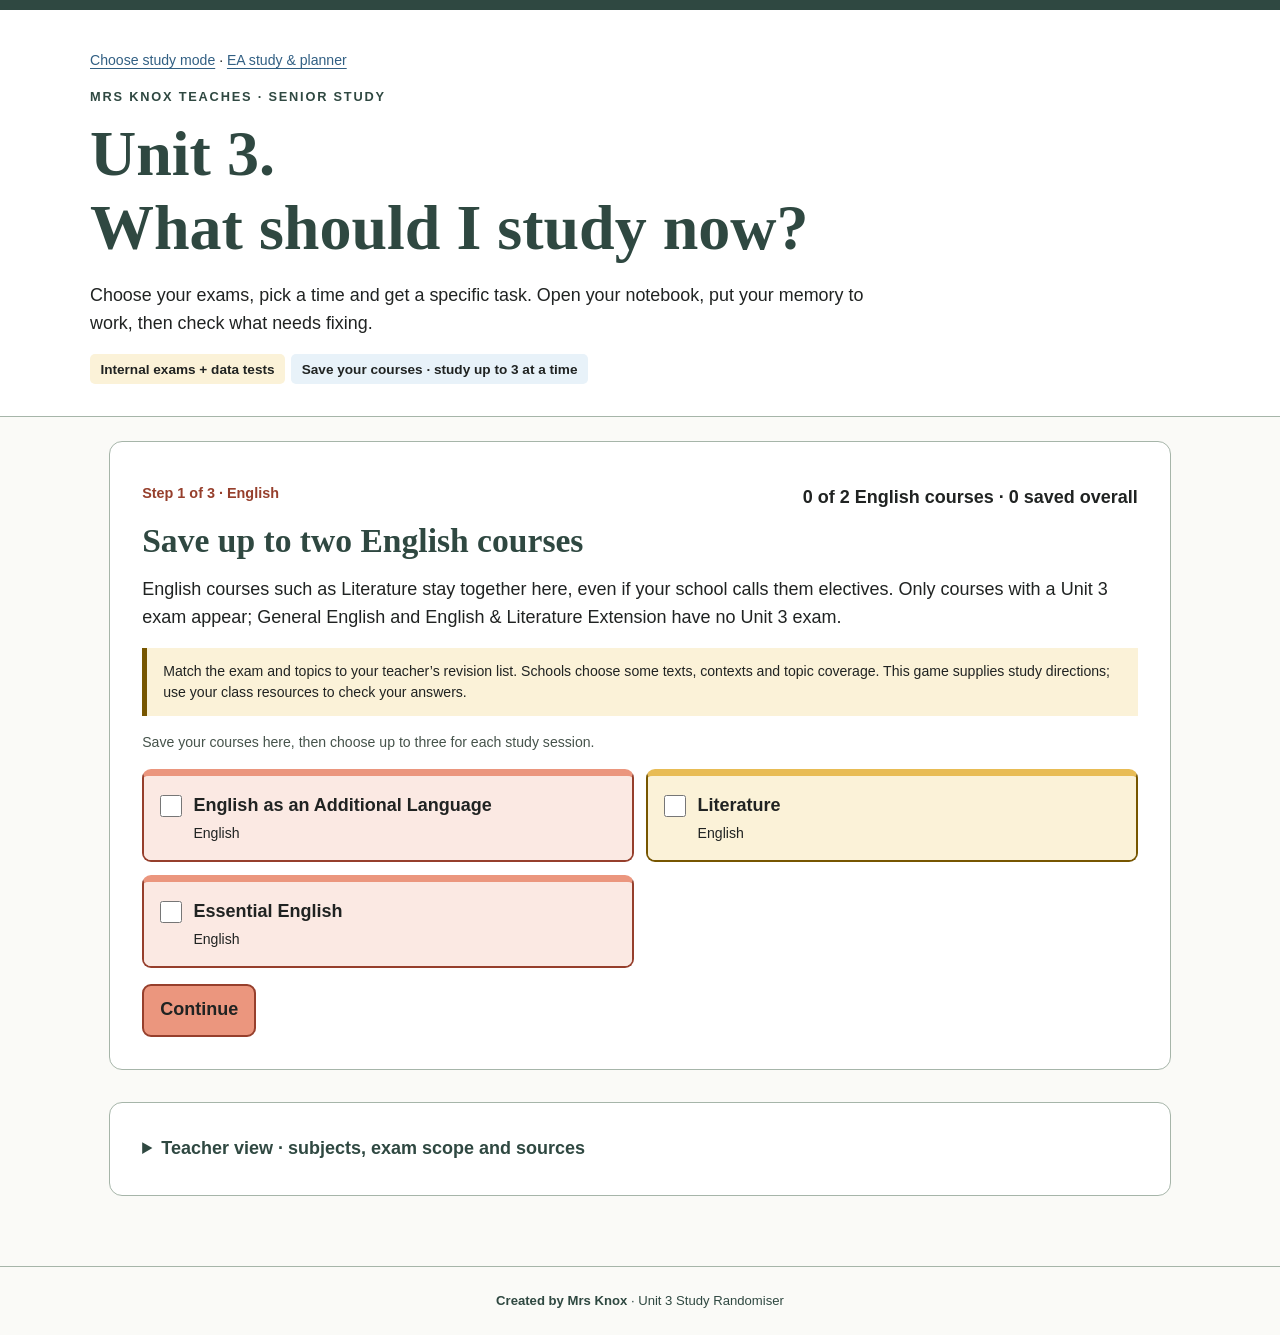
==== commit 0388dde6: "Add Unit 3 and EA mode chooser while preserving original EA planner" ====
--- a/unit3/index.html
+++ b/unit3/index.html
@@ -31,7 +31,7 @@
 @media print{.active-subject{font-size:22pt}.subject-banner{padding:.5rem 1rem;break-inside:avoid}}
 </style></head><body>
 <a class="skip-link" href="#main">Skip to study setup</a>
-<header><div class="eyebrow">MRS KNOX TEACHES · SENIOR STUDY</div><h1>Unit 3.<br>What should I study now?</h1><p class="intro">Choose your exams, pick a time and get a specific task. Open your notebook, put your memory to work, then check what needs fixing.</p><span class="tag">Internal exams + data tests</span><span class="tag blue">Save your courses · study up to 3 at a time</span></header>
+<header><p class="small"><a href="../">Choose study mode</a> · <a href="../ea.html">EA study &amp; planner</a></p><div class="eyebrow">MRS KNOX TEACHES · SENIOR STUDY</div><h1>Unit 3.<br>What should I study now?</h1><p class="intro">Choose your exams, pick a time and get a specific task. Open your notebook, put your memory to work, then check what needs fixing.</p><span class="tag">Internal exams + data tests</span><span class="tag blue">Save your courses · study up to 3 at a time</span></header>
 <main id="main"><p id="storage" class="notice small" hidden>Your browser cannot save progress. You can still use the game in this tab.</p>
 <section class="panel" id="setup"><div class="topline"><p class="step" id="step"></p><strong id="selection-count"></strong></div><h2 id="group-title" tabindex="-1"></h2><p id="group-help"></p><div class="notice small">Match the exam and topics to your teacher’s revision list. Schools choose some texts, contexts and topic coverage. This game supplies study directions; use your class resources to check your answers.</div><p class="small muted" id="selected"></p><div id="search-wrap" hidden><label for="search">Find an elective</label><input id="search" type="search" placeholder="e.g. Legal Studies, Biology or French"></div><div class="choices" id="choices"></div><p id="setup-error" class="error" role="alert"></p><div class="controls"><button class="secondary" id="back">Back</button><button class="primary" id="next">Continue</button><button class="primary" id="save" hidden>Use these exams</button></div></section>
 <section id="study" hidden><div class="topline"><p id="session-summary"></p><button class="secondary" id="edit">Change exams or topics</button></div><p class="small" id="completed" aria-live="polite"></p>
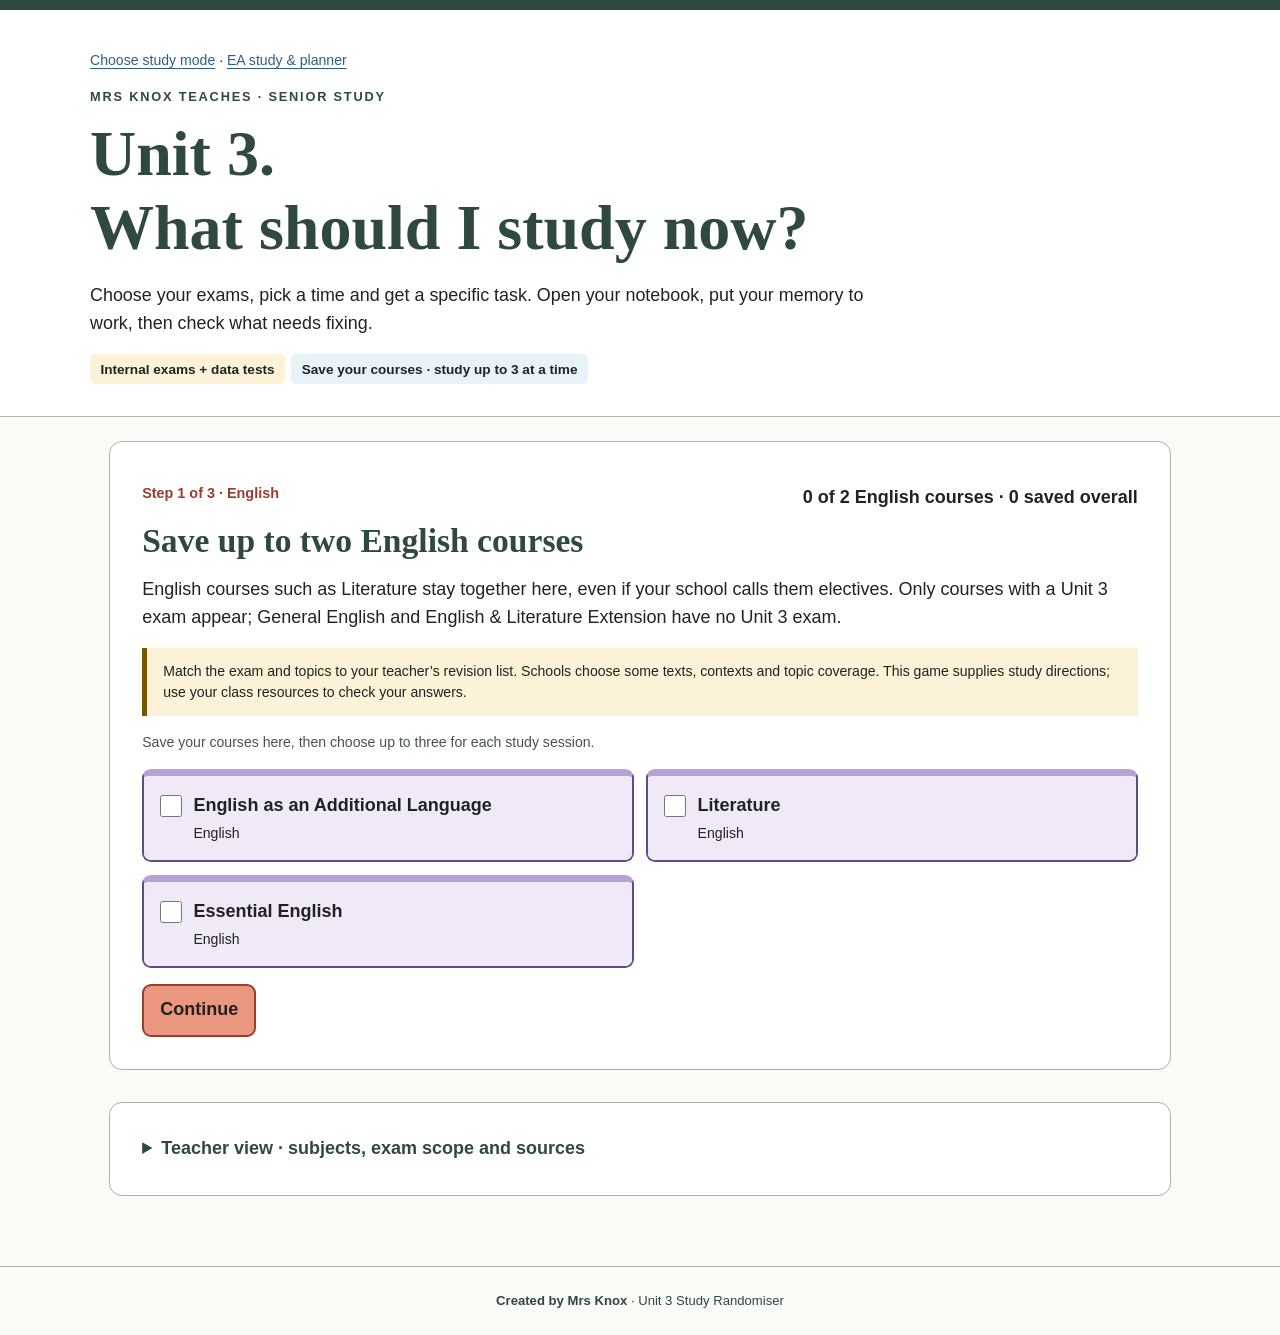
==== commit 97c28fdb: "Add prescribed Literature selector, CIA topics, English step validation and subject-area colours" ====
--- a/unit3/index.html
+++ b/unit3/index.html
@@ -41,11 +41,16 @@
 <details><summary>Progress settings</summary><p class="small">Selections and the count of self-checked tasks are saved in this browser when available. The game does not grade answers.</p><button class="secondary" id="reset">Clear completed-task count</button><p id="reset-status" class="small" role="status"></p></details></section>
 <details class="audit panel"><summary>Teacher view · subjects, exam scope and sources</summary><p class="small" id="bank-count"></p><p class="small">Checked <span id="checked-date"></span>. Original revision directions, based on the publicly available QCAA assessment specifications. This is an independent Mrs Knox Teaches resource.</p><p class="small" id="audit-scope"></p><div class="table-wrap"><table><thead><tr><th>Subject</th><th>Unit 3 exam and content boundary</th><th>Source</th></tr></thead><tbody id="audit-table"></tbody></table></div><h3>No prescribed Unit 3 examination in this mapping</h3><p id="excluded" class="small"></p><p class="small">A supervised project or design challenge is not automatically an examination. School assessments and alternative sequences need their own mapping.</p><p class="source-note">Syllabus information summarised from QCAA sources, © State of Queensland (QCAA) 2026. <a href="https://www.qcaa.qld.edu.au/copyright" target="_blank" rel="noopener noreferrer">QCAA copyright and attribution</a>. No secure internal examination questions or stimulus are reproduced. Content and interface drafted with AI assistance and checked against the cited specifications; school-specific coverage requires teacher confirmation.</p></details>
 </main><footer><span class="watermark">Created by Mrs Knox</span> · Unit 3 Study Randomiser</footer>
-<script>window.UNIT3_BANK={"checked": "15 October 2026", "scope": "Standard QCAA General and General (Extension) sequences represented in the EA game, plus the two Applied (Essential) CIAs. Other Applied subjects and alternative sequences are not mapped here.", "subjects": [{"id": "legal", "subject": "legal", "name": "Legal Studies", "area": "Humanities and Social Sciences", "ia": "IA1", "technique": "Combination response", "coverage": "Unit 3 Topic 1: Governance in Australia", "topics": ["Democracy, the rule of law and government accountability", "Representative and responsible government", "Separation of powers and judicial independence", "Division of powers and constitutional inconsistency", "Referendums and constitutional change", "Parliament: structure, roles and the legislative process", "Queensland’s unicameral parliament", "The High Court and constitutional interpretation", "Precedent, statutory interpretation and landmark decisions", "Specialist courts and tribunals", "Governance issues: viewpoints, consequences and legal alternatives"], "kind": "legal", "note": "Short responses assess comprehension; the extended response uses unseen stimulus for analysis and evaluation. Use cases taught in your course; syllabus examples are not a universal compulsory case list.", "context": "", "syllabus": "https://www.qcaa.qld.edu.au/downloads/senior-qce/syllabuses/snr_legal_25_syll.pdf", "page": "https://www.qcaa.qld.edu.au/senior/senior-subjects/syllabuses/humanities-social-sciences/legal-studies", "resources": [{"name": "Parliamentary Education Office: government and parliament", "url": "https://peo.gov.au/"}]}, {"id": "economics", "subject": "economics", "name": "Economics", "area": "Humanities and Social Sciences", "ia": "IA1", "technique": "Combination response", "coverage": "Unit 3 Topic 1: International trade", "topics": ["Australia’s trade patterns and trade theories", "Exchange-rate demand and supply", "Appreciation and depreciation: economic effects", "Balance of payments: accounts and relationships", "Trade data: patterns, trends and economic relationships", "Evaluating international-trade outcomes using economic criteria"], "kind": "economics", "note": "Includes multiple choice, short responses and one extended response to unseen stimulus. Global economic issues in Topic 2 are the IA2 investigation focus. Use fresh practice materials; the syllabus prohibits rehearsing the exam questions in class.", "context": "", "syllabus": "https://www.qcaa.qld.edu.au/downloads/senior-qce/syllabuses/snr_economics_25_syll.pdf", "page": "https://www.qcaa.qld.edu.au/senior/senior-subjects/syllabuses/humanities-social-sciences/economics", "resources": [{"name": "RBA Education: exchange rates", "url": "https://www.rba.gov.au/education/resources/explainers/exchange-rates-and-their-measurement.html"}]}, {"id": "business", "subject": "business", "name": "Business", "area": "Humanities and Social Sciences", "ia": "IA1", "technique": "Combination response", "coverage": "Unit 3 Topic 1: Competitive markets", "topics": ["Mature businesses and competitive markets", "Domestic and global expansion strategies and modes of entry", "Financing options for expansion", "Leadership, risk management and human resource strategies", "SWOT and power interest grid analysis", "Asian expansion case study and strategy evaluation"], "kind": "business", "note": "Restrict revision to Topic 1; Topic 2 Strategic development is assessed through the business report.", "context": "", "syllabus": "https://www.qcaa.qld.edu.au/downloads/senior-qce/syllabuses/snr_business_25_syll.pdf", "page": "https://www.qcaa.qld.edu.au/senior/senior-subjects/syllabuses/humanities-social-sciences/business", "resources": [{"name": "business.gov.au: managing change", "url": "https://business.gov.au/planning/business-structures-and-types/restructuring/manage-change-in-your-business", "note": "Use a practical Australian change-management example to connect planning, stakeholder involvement and communication with business transformation.", "access": "Free resources", "checked": "2026-10-08", "source": "https://business.gov.au/planning/business-structures-and-types/restructuring/manage-change-in-your-business"}]}, {"id": "accounting", "subject": "accounting", "name": "Accounting", "area": "Humanities and Social Sciences", "ia": "IA2", "technique": "Combination response", "coverage": "Unit 3 Topic 2: Managing non-current assets", "topics": ["Acquiring non-current assets and classifying expenditure", "Straight-line and diminishing-balance depreciation", "Part-year depreciation and general-ledger entries", "Disposal of non-current assets and gain or loss", "Financial statement extracts", "Evaluating management of non-current assets"], "kind": "accounting", "note": "Includes short, practical and extended responses. Cash management in Topic 1 is the IA1 project focus.", "context": "", "syllabus": "https://www.qcaa.qld.edu.au/downloads/senior-qce/syllabuses/snr_accounting_25_syll.pdf", "page": "https://www.qcaa.qld.edu.au/senior/senior-subjects/syllabuses/humanities-social-sciences/accounting", "resources": [{"name": "AccountingCoach: explanations", "url": "https://www.accountingcoach.com/explanations", "note": "Revise double-entry accounting, adjustments, statements and financial ratios. US examples use some different terms and formats; follow the conventions in your class materials.", "access": "Free explanations; some additional tools are paid", "checked": "2026-10-08", "source": "https://www.accountingcoach.com/explanations"}]}, {"id": "atsi_studies", "subject": "atsi_studies", "name": "Aboriginal & Torres Strait Islander Studies", "area": "Humanities and Social Sciences", "ia": "IA1", "technique": "Short response", "coverage": "Unit 3 Topic 1: Rights and freedoms", "topics": ["Rights and freedoms: historical context", "Responses to government policies and restrictions", "Advocacy, resistance and self-determination", "Interpreting sources and perspectives on rights and freedoms"], "kind": "sources", "note": "Use the communities, events and source contexts studied in your course. Avoid generalising one community’s experience to all First Nations peoples.", "context": "Community, event or case study taught in class", "syllabus": "https://www.qcaa.qld.edu.au/downloads/senior-qce/syllabuses/snr_atsi_studies_25_syll.pdf", "page": "https://www.qcaa.qld.edu.au/senior/senior-subjects/syllabuses/humanities-social-sciences/aboriginal-torres-strait-islander-studies", "resources": [{"name": "AIATSIS: explore", "url": "https://aiatsis.gov.au/explore", "note": "Explore First Nations histories and recognition, including the 1967 Referendum and Freedom Ride. Use evidence from the relevant community and historical context.", "access": "Free resources", "checked": "2026-10-08", "source": "https://aiatsis.gov.au/explore"}]}, {"id": "ancient_history", "subject": "ancient_history", "name": "Ancient History", "area": "Humanities and Social Sciences", "ia": "IA1", "technique": "Extended response", "coverage": "Unit 3: Reconstructing the Ancient World", "topics": ["Chronology and context of the selected ancient society", "Using archaeological and written evidence", "Perspectives, usefulness and reliability", "Corroboration and contested interpretations", "Developing a historical argument from sources"], "kind": "history", "note": "An essay responds to an unseen question using seen and unseen sources. The school selects the historical topic. Do not use secure assessment sources for guided practice.", "context": "Your IA1 ancient society and aspect", "syllabus": "https://www.qcaa.qld.edu.au/downloads/senior-qce/syllabuses/snr_ancient_history_25_syll.pdf", "page": "https://www.qcaa.qld.edu.au/senior/senior-subjects/syllabuses/humanities-social-sciences/ancient-history", "resources": [{"name": "History Skills: source analysis and evaluation", "url": "https://www.historyskills.com/source-criticism/", "note": "Revise how to analyse origin, purpose, perspective and evidence, then judge usefulness and reliability. Practise with sources from your school-selected EA topic.", "access": "Free guides; optional store resources are paid", "checked": "2026-10-08", "source": "https://www.historyskills.com/source-criticism/"}, {"name": "World History Encyclopedia: education", "url": "https://www.worldhistory.org/edu/", "note": "Search for your selected ancient personality or civilisation to review context, chronology and historical interpretations.", "access": "Free articles and teaching resources; optional membership is paid", "checked": "2026-10-08", "source": "https://www.worldhistory.org/edu/"}]}, {"id": "modern_history", "subject": "modern_history", "name": "Modern History", "area": "Humanities and Social Sciences", "ia": "IA1", "technique": "Extended response", "coverage": "Unit 3: National experiences in the Modern World", "topics": ["Chronology and context of the selected national experience", "Causes, consequences and significant change", "Perspectives, usefulness and reliability", "Corroborating and contesting historical evidence", "Developing a historical argument from sources"], "kind": "history", "note": "An essay responds to an unseen question using seen and unseen sources. The school selects the topic and aspect. Do not use secure assessment sources for guided practice.", "context": "Your IA1 nation, period and aspect", "syllabus": "https://www.qcaa.qld.edu.au/downloads/senior-qce/syllabuses/snr_modern_history_25_syll.pdf", "page": "https://www.qcaa.qld.edu.au/senior/senior-subjects/syllabuses/humanities-social-sciences/modern-history", "resources": [{"name": "History Skills: source analysis and evaluation", "url": "https://www.historyskills.com/source-criticism/", "note": "Revise how to analyse origin, purpose, perspective and evidence, then judge usefulness and reliability. Practise with sources from your school-selected EA topic.", "access": "Free guides; optional store resources are paid", "checked": "2026-10-08", "source": "https://www.historyskills.com/source-criticism/"}]}, {"id": "geography", "subject": "geography", "name": "Geography", "area": "Humanities and Social Sciences", "ia": "IA1", "technique": "Combination response", "coverage": "Unit 3 Topic 1: Land cover transformations and climate change", "topics": ["Land cover transformations: processes, patterns and causes", "Land cover, Earth systems and climate change", "Reading maps, graphs and spatial data", "Analysing geographical relationships and impacts", "Proposing and justifying responses to a geographical challenge"], "kind": "geography", "note": "Topic 2 concerns the field report; do not automatically include it in IA1 revision.", "context": "", "syllabus": "https://www.qcaa.qld.edu.au/downloads/senior-qce/syllabuses/snr_geography_25_syll.pdf", "page": "https://www.qcaa.qld.edu.au/senior/senior-subjects/syllabuses/humanities-social-sciences/geography", "resources": [{"name": "NASA: climate change", "url": "https://science.nasa.gov/climate-change/"}]}, {"id": "philosophy_reason", "subject": "philosophy_reason", "name": "Philosophy & Reason", "area": "Humanities and Social Sciences", "ia": "IA1", "technique": "Extended response", "coverage": "Unit 3 Topic 1: Moral philosophy", "topics": ["Moral theories and ethical reasoning", "Reconstructing and comparing moral arguments", "Applying theories to a moral problem", "Evaluating arguments and justified conclusions"], "kind": "philosophy", "note": "Schools select the moral problem and relevant studied theories. Topic 2 schools of thought is the analytical essay focus.", "context": "Moral problem and theories studied in class", "syllabus": "https://www.qcaa.qld.edu.au/downloads/senior-qce/syllabuses/snr_philosophy_reason_25_syll.pdf", "page": "https://www.qcaa.qld.edu.au/senior/senior-subjects/syllabuses/humanities-social-sciences/philosophy-reason", "resources": [{"name": "Stanford Encyclopedia: deontological ethics", "url": "https://plato.stanford.edu/entries/ethics-deontological/"}]}, {"id": "study_religion", "subject": "study_religion", "name": "Study of Religion", "area": "Humanities and Social Sciences", "ia": "IA1", "technique": "Extended response", "coverage": "Unit 3 Topic 1: Social ethics", "topics": ["Religious ethical teachings and sources", "Approaches to ethical decision-making", "Applying religious perspectives to a social–ethical issue", "Analysing similarities and differences", "Evaluating religious responses using evidence"], "kind": "religion", "note": "Use the social–ethical issue and religions selected for your school’s IA1.", "context": "Your IA1 social–ethical issue and religions", "syllabus": "https://www.qcaa.qld.edu.au/downloads/senior-qce/syllabuses/snr_study_religion_25_syll.pdf", "page": "https://www.qcaa.qld.edu.au/senior/senior-subjects/syllabuses/humanities-social-sciences/study-of-religion", "resources": [{"name": "Harvard Pluralism Project: religions", "url": "https://pluralism.org/religions", "note": "Review the beliefs and practices of the traditions studied in class, then connect a relevant belief with human dignity or rights. Examples often use a US context.", "access": "Free resources", "checked": "2026-10-08", "source": "https://pluralism.org/religions"}]}, {"id": "food", "subject": "food", "name": "Food & Nutrition", "area": "Technologies", "ia": "IA1", "technique": "Combination response", "coverage": "Unit 3: Food science of carbohydrate and fat", "topics": ["Carbohydrate: nutritional, chemical and functional properties", "Carbohydrate processing, preservation and spoilage", "Fat: nutritional, chemical and functional properties", "Fat processing, preservation and spoilage", "Food problem constraints and success criteria", "Synthesising, evaluating and refining food solutions"], "kind": "food", "note": "The assessment can concern carbohydrate- or fat-based food. Switch off content outside the scope advised by your teacher.", "context": "", "syllabus": "https://www.qcaa.qld.edu.au/downloads/senior-qce/syllabuses/snr_food_25_syll.pdf", "page": "https://www.qcaa.qld.edu.au/senior/senior-subjects/syllabuses/technologies/food-nutrition", "resources": [{"name": "FSANZ: Australian Food Composition Database", "url": "https://www.foodstandards.gov.au/science-data/food-nutrient-databases/afcd", "note": "Compare nutrient information for foods used in a proposed product or solution. Explain how your choices address the specified consumer’s nutrition needs.", "access": "Free resources", "checked": "2026-10-08", "source": "https://www.foodstandards.gov.au/science-data/food-nutrient-databases/afcd"}]}, {"id": "health", "subject": "health", "name": "Health", "area": "Health and Physical Education", "ia": "IA2", "technique": "Extended response", "coverage": "Unit 3: Community as a resource for healthy living", "topics": ["Health inquiry model in an alternate community context", "Community resources, barriers and enablers", "Interpreting health data and contextual information", "Evaluating and transferring a health strategy"], "kind": "health", "note": "Uses the same elective as IA1: Homelessness, Transport safety or Anxiety, in an alternate community context. Two pages of approved notes are permitted under the syllabus; follow your task sheet.", "context": "Your elective: Homelessness, Transport safety or Anxiety", "syllabus": "https://www.qcaa.qld.edu.au/downloads/senior-qce/syllabuses/snr_health_25_syll.pdf", "page": "https://www.qcaa.qld.edu.au/senior/senior-subjects/syllabuses/health-physical-education/health", "resources": [{"name": "Australian Institute of Health and Welfare", "url": "https://www.aihw.gov.au/"}]}, {"id": "engineering", "subject": "engineering", "name": "Engineering", "area": "Technologies", "ia": "IA2", "technique": "Combination response", "coverage": "Unit 3: Civil structures", "topics": ["Civil structures in society", "Forces, loading and structural analysis", "Civil engineering materials", "Engineering solutions: synthesis, evaluation and refinement"], "kind": "engineering", "note": "Use the formula/data book and equipment permitted by your school’s exam conditions.", "context": "", "syllabus": "https://www.qcaa.qld.edu.au/downloads/senior-qce/syllabuses/snr_engineering_25_syll.pdf", "page": "https://www.qcaa.qld.edu.au/senior/senior-subjects/syllabuses/technologies/engineering", "resources": [{"name": "Khan Academy: physics archive", "url": "https://www.khanacademy.org/science/physics", "note": "Find relevant force, work, energy, torque and motion explanations to support calculations about machines and mechanisms.", "access": "Free resources", "checked": "2026-10-08", "source": "https://www.khanacademy.org/science/physics"}, {"name": "OpenLearn: Introducing engineering", "url": "https://www.open.edu/openlearn/science-maths-technology/introducing-engineering", "note": "Review engineering design, materials and manufacturing decisions. Use relevant sections as background for explaining an engineering solution.", "access": "Free resources", "checked": "2026-10-08", "source": "https://www.open.edu/openlearn/science-maths-technology/introducing-engineering"}]}, {"id": "aerospace_sys", "subject": "aerospace_sys", "name": "Aerospace Systems", "area": "Technologies", "ia": "IA2", "technique": "Combination response", "coverage": "Unit 3: Aerospace ecosystems", "topics": ["Aerospace regulatory systems", "Aerospace safety and operational systems", "Operational accident and incident investigation", "Airport and airline operation systems", "Operational calculations and recommendations"], "kind": "engineering", "note": "The revised syllabus frames IA2 around aerospace operational systems and specifically identifies Topic 5 for calculation questions. Select only material included by your teacher.", "context": "", "syllabus": "https://www.qcaa.qld.edu.au/downloads/senior-qce/syllabuses/snr_aerospace_sys_25_syll.pdf", "page": "https://www.qcaa.qld.edu.au/senior/senior-subjects/syllabuses/technologies/aerospace-systems", "resources": [{"name": "NASA: Beginner’s Guide to Aeronautics", "url": "https://www1.grc.nasa.gov/beginners-guide-to-aeronautics/", "note": "Use explanations and simulations of lift, drag, thrust and aircraft motion to revisit flight-performance concepts.", "access": "Free resources", "checked": "2026-10-08", "source": "https://www1.grc.nasa.gov/beginners-guide-to-aeronautics/"}]}, {"id": "agricultural_science", "subject": "agricultural_science", "name": "Agricultural Science", "area": "Sciences", "ia": "IA1", "technique": "Data test", "coverage": "Unit 3: Agricultural production", "topics": ["Animal production B", "Plant production B", "Agricultural enterprises B"], "kind": "science", "note": "Supervised data test. The school selects Unit 3 contexts. Practise applying understanding, analysing data and interpreting evidence; this is not an EA-style content-recall paper. Use teacher-approved practice datasets and their matching solutions.", "context": "", "syllabus": "https://www.qcaa.qld.edu.au/downloads/senior-qce/syllabuses/snr_agricultural_science_25_syll.pdf", "page": "https://www.qcaa.qld.edu.au/senior/senior-subjects/syllabuses/sciences/agricultural-science", "resources": [{"name": "Queensland DPI: agriculture", "url": "https://www.dpi.qld.gov.au/business-priorities/agriculture", "note": "Browse plant production, livestock and agricultural business resources. Use a relevant Queensland example when revising production and sustainability.", "access": "Free resources", "checked": "2026-10-08", "source": "https://www.dpi.qld.gov.au/business-priorities/agriculture"}]}, {"id": "biology", "subject": "biology", "name": "Biology", "area": "Sciences", "ia": "IA1", "technique": "Data test", "coverage": "Unit 3: Biodiversity and the interconnectedness of life", "topics": ["Biodiversity and populations", "Functioning ecosystems and succession"], "kind": "science", "note": "Supervised data test. The school selects Unit 3 contexts. Practise applying understanding, analysing data and interpreting evidence; this is not an EA-style content-recall paper. Use teacher-approved practice datasets and their matching solutions.", "context": "", "syllabus": "https://www.qcaa.qld.edu.au/downloads/senior-qce/syllabuses/snr_biology_25_syll.pdf", "page": "https://www.qcaa.qld.edu.au/senior/senior-subjects/syllabuses/sciences/biology", "resources": [{"name": "Khan Academy: AP Biology", "url": "https://www.khanacademy.org/science/ap-biology", "note": "Use heredity, gene expression, evolution and ecology lessons to revisit the concept in your task.", "access": "Free resources", "checked": "2026-10-08", "source": "https://www.khanacademy.org/science/ap-biology"}]}, {"id": "chemistry", "subject": "chemistry", "name": "Chemistry", "area": "Sciences", "ia": "IA1", "technique": "Data test", "coverage": "Unit 3: Equilibrium, acids and redox reactions", "topics": ["Chemical equilibrium systems", "Oxidation and reduction"], "kind": "science", "note": "Supervised data test. The school selects Unit 3 contexts. Practise applying understanding, analysing data and interpreting evidence; this is not an EA-style content-recall paper. Use teacher-approved practice datasets and their matching solutions.", "context": "", "syllabus": "https://www.qcaa.qld.edu.au/downloads/senior-qce/syllabuses/snr_chemistry_25_syll.pdf", "page": "https://www.qcaa.qld.edu.au/senior/senior-subjects/syllabuses/sciences/chemistry", "resources": [{"name": "Khan Academy: AP Chemistry", "url": "https://www.khanacademy.org/science/ap-chemistry-beta", "note": "Revisit equilibrium, acids and bases, chemical reactions and thermodynamics. Choose the lesson that matches your task.", "access": "Free resources", "checked": "2026-10-08", "source": "https://www.khanacademy.org/science/ap-chemistry-beta"}]}, {"id": "earth_science", "subject": "earth_science", "name": "Earth & Environmental Science", "area": "Sciences", "ia": "IA1", "technique": "Data test", "coverage": "Unit 3: Living on Earth — extracting, using and managing Earth resources", "topics": ["Use of non-renewable Earth resources", "Use of renewable Earth resources"], "kind": "science", "note": "Supervised data test. The school selects Unit 3 contexts. Practise applying understanding, analysing data and interpreting evidence; this is not an EA-style content-recall paper. Use teacher-approved practice datasets and their matching solutions.", "context": "", "syllabus": "https://www.qcaa.qld.edu.au/downloads/senior-qce/syllabuses/snr_earth_science_25_syll.pdf", "page": "https://www.qcaa.qld.edu.au/senior/senior-subjects/syllabuses/sciences/earth-environmental-science", "resources": [{"name": "Geoscience Australia: classroom resources", "url": "https://www.ga.gov.au/education/classroom-resources", "note": "Use Australian resources on natural hazards, minerals and energy to revisit Earth resources and hazards. Select material at the right level for your task.", "access": "Free resources", "checked": "2026-10-08", "source": "https://www.ga.gov.au/education/classroom-resources"}]}, {"id": "marine_science", "subject": "marine_science", "name": "Marine Science", "area": "Sciences", "ia": "IA1", "technique": "Data test", "coverage": "Unit 3: Marine systems — connections and change", "topics": ["The reef and beyond", "Changes on the reef"], "kind": "science", "note": "Supervised data test. The school selects Unit 3 contexts. Practise applying understanding, analysing data and interpreting evidence; this is not an EA-style content-recall paper. Use teacher-approved practice datasets and their matching solutions.", "context": "", "syllabus": "https://www.qcaa.qld.edu.au/downloads/senior-qce/syllabuses/snr_marine_science_25_syll.pdf", "page": "https://www.qcaa.qld.edu.au/senior/senior-subjects/syllabuses/sciences/marine-science", "resources": [{"name": "AIMS: corals", "url": "https://www.aims.gov.au/research-topics/marine-life/corals", "note": "Revisit coral biology and reef relationships, then explain how a change in conditions could affect a reef system.", "access": "Free resources", "checked": "2026-10-08", "source": "https://www.aims.gov.au/research-topics/marine-life/corals"}, {"name": "AIMS: reef-monitoring dashboard", "url": "https://apps.aims.gov.au/reef-monitoring/", "note": "Explore reef survey data to practise identifying trends, interpreting evidence and explaining the limits of a monitoring result.", "access": "Free dashboard; JavaScript required", "checked": "2026-10-08", "source": "https://apps.aims.gov.au/reef-monitoring/"}]}, {"id": "physics", "subject": "physics", "name": "Physics", "area": "Sciences", "ia": "IA1", "technique": "Data test", "coverage": "Unit 3: Gravity and electromagnetism", "topics": ["Gravity and motion", "Electromagnetism"], "kind": "science", "note": "Supervised data test. The school selects Unit 3 contexts. Practise applying understanding, analysing data and interpreting evidence; this is not an EA-style content-recall paper. Use teacher-approved practice datasets and their matching solutions.", "context": "", "syllabus": "https://www.qcaa.qld.edu.au/downloads/senior-qce/syllabuses/snr_physics_25_syll.pdf", "page": "https://www.qcaa.qld.edu.au/senior/senior-subjects/syllabuses/sciences/physics", "resources": [{"name": "Khan Academy: physics archive", "url": "https://www.khanacademy.org/science/physics", "note": "Revisit gravity, electromagnetism and other relevant physics concepts through explanations and examples. Use class materials for the full modern-physics requirements.", "access": "Free resources", "checked": "2026-10-08", "source": "https://www.khanacademy.org/science/physics"}]}, {"id": "psychology", "subject": "psychology", "name": "Psychology", "area": "Sciences", "ia": "IA1", "technique": "Data test", "coverage": "Unit 3: Individual thinking", "topics": ["Brain function", "Sensation and perception", "Memory", "Learning"], "kind": "science", "note": "Supervised data test. The school selects Unit 3 contexts. Practise applying understanding, analysing data and interpreting evidence; this is not an EA-style content-recall paper. Use teacher-approved practice datasets and their matching solutions.", "context": "", "syllabus": "https://www.qcaa.qld.edu.au/downloads/senior-qce/syllabuses/snr_psychology_25_syll.pdf", "page": "https://www.qcaa.qld.edu.au/senior/senior-subjects/syllabuses/sciences/psychology", "resources": [{"name": "OpenStax: Psychology 2e", "url": "https://openstax.org/books/psychology-2e/pages/1-introduction", "note": "Use the chapter contents to revisit learning, memory, cognition and social psychology. Read the relevant section and test recall with its review questions.", "access": "Free online textbook", "checked": "2026-10-08", "source": "https://openstax.org/books/psychology-2e/pages/1-introduction"}]}, {"id": "maths_general", "subject": "maths_general", "name": "General Mathematics", "area": "Mathematics", "ia": "IA2", "technique": "Short response", "coverage": "Unit 3: Bivariate data and time series analysis, sequences and Earth geometry", "topics": ["Bivariate data analysis 1", "Bivariate data analysis 2", "Time series analysis", "Growth and decay in sequences", "Earth geometry and time zones"], "kind": "maths", "note": "The current syllabus samples any three of the five Unit 3 topics. Select your school’s three assessed topics. All five are available for broader study; the game does not choose your school’s exam coverage.", "context": "", "syllabus": "https://www.qcaa.qld.edu.au/downloads/senior-qce/syllabuses/snr_maths_general_25_syll.pdf", "page": "https://www.qcaa.qld.edu.au/senior/senior-subjects/syllabuses/mathematics/general-mathematics", "resources": [{"name": "Khan Academy: statistics and probability", "url": "https://www.khanacademy.org/math/statistics-probability", "note": "Revise data displays, bivariate data and regression. Choose relevant sections; this site does not cover every General Mathematics topic.", "access": "Free resources", "checked": "2026-10-08", "source": "https://www.khanacademy.org/math/statistics-probability"}, {"name": "Khan Academy: maths courses", "url": "https://www.khanacademy.org/math", "note": "Search for the specific skill in your task to revisit supporting algebra, sequences, finance or matrices. Check your class method and calculator conventions.", "access": "Free resources", "checked": "2026-10-08", "source": "https://www.khanacademy.org/math"}]}, {"id": "maths_methods", "subject": "maths_methods", "name": "Mathematical Methods", "area": "Mathematics", "ia": "IA2", "technique": "Short response", "coverage": "Unit 3: Further calculus and introduction to statistics", "topics": ["Differentiation of exponential and logarithmic functions", "Differentiation of trigonometric functions and differentiation rules", "Further applications of differentiation", "Further integration", "Discrete random variables"], "kind": "maths", "note": "The current syllabus samples any three of the five Unit 3 topics. Select your school’s three assessed topics. All five are available for broader study; the game does not choose your school’s exam coverage.", "context": "", "syllabus": "https://www.qcaa.qld.edu.au/downloads/senior-qce/syllabuses/snr_maths_methods_25_syll.pdf", "page": "https://www.qcaa.qld.edu.au/senior/senior-subjects/syllabuses/mathematics/mathematical-methods", "resources": [{"name": "Khan Academy: Calculus 1", "url": "https://www.khanacademy.org/math/calculus-1", "note": "Practise derivatives, integrals and their applications. Choose the section relevant to your task; some content extends beyond the QCAA course.", "access": "Free resources", "checked": "2026-10-08", "source": "https://www.khanacademy.org/math/calculus-1"}, {"name": "Khan Academy: statistics and probability", "url": "https://www.khanacademy.org/math/statistics-probability", "note": "Revisit probability distributions, sampling and inference where relevant to your course. Use your class definitions and required notation.", "access": "Free resources", "checked": "2026-10-08", "source": "https://www.khanacademy.org/math/statistics-probability"}]}, {"id": "maths_specialist", "subject": "maths_specialist", "name": "Specialist Mathematics", "area": "Mathematics", "ia": "IA2", "technique": "Short response", "coverage": "Unit 3: Further complex numbers, proof, vectors and matrices", "topics": ["Further complex numbers", "Mathematical induction and trigonometric proofs", "Vectors in two and three dimensions", "Vector calculus", "Further matrices"], "kind": "maths", "note": "The current syllabus samples any three of the five Unit 3 topics. Select your school’s three assessed topics. All five are available for broader study; the game does not choose your school’s exam coverage.", "context": "", "syllabus": "https://www.qcaa.qld.edu.au/downloads/senior-qce/syllabuses/snr_maths_specialist_25_syll.pdf", "page": "https://www.qcaa.qld.edu.au/senior/senior-subjects/syllabuses/mathematics/specialist-mathematics", "resources": [{"name": "Khan Academy: Calculus 1", "url": "https://www.khanacademy.org/math/calculus-1", "note": "Practise derivatives, integrals and their applications. Choose the section relevant to your task; some content extends beyond the QCAA course.", "access": "Free resources", "checked": "2026-10-08", "source": "https://www.khanacademy.org/math/calculus-1"}, {"name": "Khan Academy: linear algebra", "url": "https://www.khanacademy.org/math/linear-algebra", "note": "Revisit vectors and matrix transformations. Use the sections matching your task; this course also contains material beyond senior secondary study.", "access": "Free resources", "checked": "2026-10-08", "source": "https://www.khanacademy.org/math/linear-algebra"}]}, {"id": "english_add_lang", "subject": "english_add_lang", "name": "English as an Additional Language", "area": "English", "ia": "IA1", "technique": "Extended response", "coverage": "Unit 3: Issues, ideas and attitudes", "topics": ["Representations and interpretations in the studied text", "Cultural assumptions, attitudes, values and beliefs", "Stylistic choices and their effects", "Selecting and verifying textual evidence", "Developing and sustaining an analytical argument"], "kind": "literary", "note": "A school-selected literary text and seen question/task shape this exam. Use general practice prompts or authorised revision materials; follow your task sheet for permitted quotations and preparation.", "context": "Your IA1 text, author and relevant focus", "syllabus": "https://www.qcaa.qld.edu.au/downloads/senior-qce/syllabuses/snr_english_add_lang_25_syll.pdf", "page": "https://www.qcaa.qld.edu.au/senior/senior-subjects/syllabuses/english/english-as-an-additional-language", "resources": [{"name": "LitCharts: literature guides", "url": "https://www.litcharts.com/lit", "note": "Search for your school-selected EA text. Compare a guide’s interpretation with specific evidence from your own copy of the text.", "access": "Some content is free; detailed features and downloads may require payment", "checked": "2026-10-08", "source": "https://www.litcharts.com/lit"}]}, {"id": "literature", "subject": "literature", "name": "Literature", "area": "English", "ia": "IA1", "technique": "Extended response", "coverage": "Unit 3: Literature and identity", "topics": ["Representations and interpretations in the studied text", "Cultural assumptions, attitudes, values and beliefs", "Stylistic choices and their effects", "Selecting and verifying textual evidence", "Developing and sustaining an analytical argument"], "kind": "literary", "note": "A school-selected literary text and seen question/task shape this exam. Use general practice prompts or authorised revision materials; follow your task sheet for permitted quotations and preparation.", "context": "Your IA1 text, author and relevant focus", "syllabus": "https://www.qcaa.qld.edu.au/downloads/senior-qce/syllabuses/snr_literature_25_syll.pdf", "page": "https://www.qcaa.qld.edu.au/senior/senior-subjects/syllabuses/english/literature", "resources": [{"name": "LitCharts: literature guides", "url": "https://www.litcharts.com/lit", "note": "Search for your school-selected EA text. Compare a guide’s interpretation with specific evidence from your own copy of the text.", "access": "Some content is free; detailed features and downloads may require payment", "checked": "2026-10-08", "source": "https://www.litcharts.com/lit"}]}, {"id": "chinese-ia1", "subject": "chinese", "name": "Chinese", "area": "Languages", "ia": "IA1", "technique": "Short response", "coverage": "Unit 3 Topic 1: Lifestyles and leisure", "topics": ["Lifestyles, leisure and cultural perspectives", "Science and technology in everyday life", "Reading and listening: purpose, audience, tone and evidence"], "kind": "language-read", "note": "Practise comprehension and justified inferences using class reading and audio. Check your language-specific conditions for dictionaries and permitted resources.", "context": "", "syllabus": "https://www.qcaa.qld.edu.au/downloads/senior-qce/syllabuses/snr_chinese_25_syll.pdf", "page": "https://www.qcaa.qld.edu.au/senior/senior-subjects/syllabuses/languages/chinese", "resources": [{"name": "Chinese Grammar Wiki", "url": "https://resources.allsetlearning.com/chinese/grammar/Main_Page", "note": "Find a grammar pattern you need, study its examples, then write your own sentence using vocabulary from your course.", "access": "Free resources", "checked": "2026-10-08", "source": "https://resources.allsetlearning.com/chinese/grammar/Main_Page"}, {"name": "SBS Mandarin: news", "url": "https://www.sbs.com.au/language/chinese/zh-hans/collection/mandarin-news", "note": "Practise reading or listening to authentic Mandarin reporting. For Extension, choose material related to your investigation and identify viewpoint, evidence and tone.", "access": "Free resources", "checked": "2026-10-08", "source": "https://www.sbs.com.au/language/chinese/zh-hans/collection/mandarin-news"}]}, {"id": "chinese-ia2", "subject": "chinese", "name": "Chinese", "area": "Languages", "ia": "IA2", "technique": "Extended response", "coverage": "Unit 3 Topic 2 and/or Topic 3", "topics": ["The arts, entertainment and sports", "Groups in society", "Writing for context, purpose and audience", "Speaking and justifying a viewpoint"], "kind": "language-produce", "note": "Includes written and spoken extended responses. Switch off a theme your school has not included; use your task sheet for language-specific conditions.", "context": "", "syllabus": "https://www.qcaa.qld.edu.au/downloads/senior-qce/syllabuses/snr_chinese_25_syll.pdf", "page": "https://www.qcaa.qld.edu.au/senior/senior-subjects/syllabuses/languages/chinese", "resources": [{"name": "Chinese Grammar Wiki", "url": "https://resources.allsetlearning.com/chinese/grammar/Main_Page", "note": "Find a grammar pattern you need, study its examples, then write your own sentence using vocabulary from your course.", "access": "Free resources", "checked": "2026-10-08", "source": "https://resources.allsetlearning.com/chinese/grammar/Main_Page"}, {"name": "SBS Mandarin: news", "url": "https://www.sbs.com.au/language/chinese/zh-hans/collection/mandarin-news", "note": "Practise reading or listening to authentic Mandarin reporting. For Extension, choose material related to your investigation and identify viewpoint, evidence and tone.", "access": "Free resources", "checked": "2026-10-08", "source": "https://www.sbs.com.au/language/chinese/zh-hans/collection/mandarin-news"}]}, {"id": "french-ia1", "subject": "french", "name": "French", "area": "Languages", "ia": "IA1", "technique": "Short response", "coverage": "Unit 3 Topic 1: Lifestyles and leisure", "topics": ["Lifestyles, leisure and cultural perspectives", "Science and technology in everyday life", "Reading and listening: purpose, audience, tone and evidence"], "kind": "language-read", "note": "Practise comprehension and justified inferences using class reading and audio. Check your language-specific conditions for dictionaries and permitted resources.", "context": "", "syllabus": "https://www.qcaa.qld.edu.au/downloads/senior-qce/syllabuses/snr_french_25_syll.pdf", "page": "https://www.qcaa.qld.edu.au/senior/senior-subjects/syllabuses/languages/french", "resources": [{"name": "TV5MONDE: learn French", "url": "https://apprendre.tv5monde.com/", "note": "Choose a suitable level and practise listening to reports with comprehension exercises. For Extension, select a report related to your investigation.", "access": "Free online exercises", "checked": "2026-10-08", "source": "https://apprendre.tv5monde.com/"}]}, {"id": "french-ia2", "subject": "french", "name": "French", "area": "Languages", "ia": "IA2", "technique": "Extended response", "coverage": "Unit 3 Topic 2 and/or Topic 3", "topics": ["The arts, entertainment and sports", "Groups in society", "Writing for context, purpose and audience", "Speaking and justifying a viewpoint"], "kind": "language-produce", "note": "Includes written and spoken extended responses. Switch off a theme your school has not included; use your task sheet for language-specific conditions.", "context": "", "syllabus": "https://www.qcaa.qld.edu.au/downloads/senior-qce/syllabuses/snr_french_25_syll.pdf", "page": "https://www.qcaa.qld.edu.au/senior/senior-subjects/syllabuses/languages/french", "resources": [{"name": "TV5MONDE: learn French", "url": "https://apprendre.tv5monde.com/", "note": "Choose a suitable level and practise listening to reports with comprehension exercises. For Extension, select a report related to your investigation.", "access": "Free online exercises", "checked": "2026-10-08", "source": "https://apprendre.tv5monde.com/"}]}, {"id": "german-ia1", "subject": "german", "name": "German", "area": "Languages", "ia": "IA1", "technique": "Short response", "coverage": "Unit 3 Topic 1: Lifestyles and leisure", "topics": ["Lifestyles, leisure and cultural perspectives", "Science and technology in everyday life", "Reading and listening: purpose, audience, tone and evidence"], "kind": "language-read", "note": "Practise comprehension and justified inferences using class reading and audio. Check your language-specific conditions for dictionaries and permitted resources.", "context": "", "syllabus": "https://www.qcaa.qld.edu.au/downloads/senior-qce/syllabuses/snr_german_25_syll.pdf", "page": "https://www.qcaa.qld.edu.au/senior/senior-subjects/syllabuses/languages/german", "resources": [{"name": "Goethe-Institut: Deutsch für dich", "url": "https://www.goethe.de/prj/dfd/en/home.cfm", "note": "Choose relevant reading, listening, grammar and vocabulary exercises. For Extension, practise explaining viewpoints using the language structures you have studied.", "access": "Free online practice", "checked": "2026-10-08", "source": "https://www.goethe.de/prj/dfd/en/home.cfm"}]}, {"id": "german-ia2", "subject": "german", "name": "German", "area": "Languages", "ia": "IA2", "technique": "Extended response", "coverage": "Unit 3 Topic 2 and/or Topic 3", "topics": ["The arts, entertainment and sports", "Groups in society", "Writing for context, purpose and audience", "Speaking and justifying a viewpoint"], "kind": "language-produce", "note": "Includes written and spoken extended responses. Switch off a theme your school has not included; use your task sheet for language-specific conditions.", "context": "", "syllabus": "https://www.qcaa.qld.edu.au/downloads/senior-qce/syllabuses/snr_german_25_syll.pdf", "page": "https://www.qcaa.qld.edu.au/senior/senior-subjects/syllabuses/languages/german", "resources": [{"name": "Goethe-Institut: Deutsch für dich", "url": "https://www.goethe.de/prj/dfd/en/home.cfm", "note": "Choose relevant reading, listening, grammar and vocabulary exercises. For Extension, practise explaining viewpoints using the language structures you have studied.", "access": "Free online practice", "checked": "2026-10-08", "source": "https://www.goethe.de/prj/dfd/en/home.cfm"}]}, {"id": "italian-ia1", "subject": "italian", "name": "Italian", "area": "Languages", "ia": "IA1", "technique": "Short response", "coverage": "Unit 3 Topic 1: Lifestyles and leisure", "topics": ["Lifestyles, leisure and cultural perspectives", "Science and technology in everyday life", "Reading and listening: purpose, audience, tone and evidence"], "kind": "language-read", "note": "Practise comprehension and justified inferences using class reading and audio. Check your language-specific conditions for dictionaries and permitted resources.", "context": "", "syllabus": "https://www.qcaa.qld.edu.au/downloads/senior-qce/syllabuses/snr_italian_25_syll.pdf", "page": "https://www.qcaa.qld.edu.au/senior/senior-subjects/syllabuses/languages/italian", "resources": [{"name": "Rai Scuola: Italian B1", "url": "https://www.raiscuola.rai.it/percorsi/livellob1", "note": "Use video units to practise comprehension and vocabulary, including everyday life, education and work. Choose the unit that supports your current task.", "access": "Public video resources; availability can vary by location", "checked": "2026-10-08", "source": "https://www.raiscuola.rai.it/percorsi/livellob1"}]}, {"id": "italian-ia2", "subject": "italian", "name": "Italian", "area": "Languages", "ia": "IA2", "technique": "Extended response", "coverage": "Unit 3 Topic 2 and/or Topic 3", "topics": ["The arts, entertainment and sports", "Groups in society", "Writing for context, purpose and audience", "Speaking and justifying a viewpoint"], "kind": "language-produce", "note": "Includes written and spoken extended responses. Switch off a theme your school has not included; use your task sheet for language-specific conditions.", "context": "", "syllabus": "https://www.qcaa.qld.edu.au/downloads/senior-qce/syllabuses/snr_italian_25_syll.pdf", "page": "https://www.qcaa.qld.edu.au/senior/senior-subjects/syllabuses/languages/italian", "resources": [{"name": "Rai Scuola: Italian B1", "url": "https://www.raiscuola.rai.it/percorsi/livellob1", "note": "Use video units to practise comprehension and vocabulary, including everyday life, education and work. Choose the unit that supports your current task.", "access": "Public video resources; availability can vary by location", "checked": "2026-10-08", "source": "https://www.raiscuola.rai.it/percorsi/livellob1"}]}, {"id": "japanese-ia1", "subject": "japanese", "name": "Japanese", "area": "Languages", "ia": "IA1", "technique": "Short response", "coverage": "Unit 3 Topic 1: Lifestyles and leisure", "topics": ["Lifestyles, leisure and cultural perspectives", "Science and technology in everyday life", "Reading and listening: purpose, audience, tone and evidence"], "kind": "language-read", "note": "Practise comprehension and justified inferences using class reading and audio. Check your language-specific conditions for dictionaries and permitted resources.", "context": "", "syllabus": "https://www.qcaa.qld.edu.au/downloads/senior-qce/syllabuses/snr_japanese_25_syll.pdf", "page": "https://www.qcaa.qld.edu.au/senior/senior-subjects/syllabuses/languages/japanese", "resources": [{"name": "Japan Foundation: Irodori", "url": "https://www.irodori.jpf.go.jp/en/", "note": "Use downloadable lessons and audio for everyday life, work and future choices. Select the level and topic that match your course.", "access": "Free learning materials and audio", "checked": "2026-10-08", "source": "https://www.irodori.jpf.go.jp/en/"}]}, {"id": "japanese-ia2", "subject": "japanese", "name": "Japanese", "area": "Languages", "ia": "IA2", "technique": "Extended response", "coverage": "Unit 3 Topic 2 and/or Topic 3", "topics": ["The arts, entertainment and sports", "Groups in society", "Writing for context, purpose and audience", "Speaking and justifying a viewpoint"], "kind": "language-produce", "note": "Includes written and spoken extended responses. Switch off a theme your school has not included; use your task sheet for language-specific conditions.", "context": "", "syllabus": "https://www.qcaa.qld.edu.au/downloads/senior-qce/syllabuses/snr_japanese_25_syll.pdf", "page": "https://www.qcaa.qld.edu.au/senior/senior-subjects/syllabuses/languages/japanese", "resources": [{"name": "Japan Foundation: Irodori", "url": "https://www.irodori.jpf.go.jp/en/", "note": "Use downloadable lessons and audio for everyday life, work and future choices. Select the level and topic that match your course.", "access": "Free learning materials and audio", "checked": "2026-10-08", "source": "https://www.irodori.jpf.go.jp/en/"}]}, {"id": "spanish-ia1", "subject": "spanish", "name": "Spanish", "area": "Languages", "ia": "IA1", "technique": "Short response", "coverage": "Unit 3 Topic 1: Lifestyles and leisure", "topics": ["Lifestyles, leisure and cultural perspectives", "Science and technology in everyday life", "Reading and listening: purpose, audience, tone and evidence"], "kind": "language-read", "note": "Practise comprehension and justified inferences using class reading and audio. Check your language-specific conditions for dictionaries and permitted resources.", "context": "", "syllabus": "https://www.qcaa.qld.edu.au/downloads/senior-qce/syllabuses/snr_spanish_25_syll.pdf", "page": "https://www.qcaa.qld.edu.au/senior/senior-subjects/syllabuses/languages/spanish", "resources": [{"name": "VideoEle: Spanish video course", "url": "https://videoele.com/Curso.html", "note": "Choose an appropriate A1–B2 video to practise listening and vocabulary, then use its activities to check comprehension.", "access": "Free video course; videos use YouTube", "checked": "2026-10-08", "source": "https://videoele.com/Curso.html"}]}, {"id": "spanish-ia2", "subject": "spanish", "name": "Spanish", "area": "Languages", "ia": "IA2", "technique": "Extended response", "coverage": "Unit 3 Topic 2 and/or Topic 3", "topics": ["The arts, entertainment and sports", "Groups in society", "Writing for context, purpose and audience", "Speaking and justifying a viewpoint"], "kind": "language-produce", "note": "Includes written and spoken extended responses. Switch off a theme your school has not included; use your task sheet for language-specific conditions.", "context": "", "syllabus": "https://www.qcaa.qld.edu.au/downloads/senior-qce/syllabuses/snr_spanish_25_syll.pdf", "page": "https://www.qcaa.qld.edu.au/senior/senior-subjects/syllabuses/languages/spanish", "resources": [{"name": "VideoEle: Spanish video course", "url": "https://videoele.com/Curso.html", "note": "Choose an appropriate A1–B2 video to practise listening and vocabulary, then use its activities to check comprehension.", "access": "Free video course; videos use YouTube", "checked": "2026-10-08", "source": "https://videoele.com/Curso.html"}]}, {"id": "chinese_ext-ia1", "subject": "chinese_ext", "name": "Chinese Extension", "area": "Languages", "ia": "IA1", "technique": "Combination response", "coverage": "Unit 3: Guided investigation", "topics": ["Interpreting attitudes, perspectives and values", "Analysing how language and textual conventions shape meaning", "Synthesising evidence and constructing arguments"], "kind": "language-ext-read", "note": "School-selected area of study. IA2 uses an area of study not chosen for IA1; save the appropriate focus for each exam.", "context": "Your IA1 guided-investigation area and focus", "syllabus": "https://www.qcaa.qld.edu.au/downloads/senior-qce/syllabuses/snr_chinese_ext_26_syll.pdf", "page": "https://www.qcaa.qld.edu.au/senior/senior-subjects/syllabuses/languages/chinese-extension", "resources": [{"name": "Chinese Grammar Wiki", "url": "https://resources.allsetlearning.com/chinese/grammar/Main_Page", "note": "Find a grammar pattern you need, study its examples, then write your own sentence using vocabulary from your course.", "access": "Free resources", "checked": "2026-10-08", "source": "https://resources.allsetlearning.com/chinese/grammar/Main_Page"}, {"name": "SBS Mandarin: news", "url": "https://www.sbs.com.au/language/chinese/zh-hans/collection/mandarin-news", "note": "Practise reading or listening to authentic Mandarin reporting. For Extension, choose material related to your investigation and identify viewpoint, evidence and tone.", "access": "Free resources", "checked": "2026-10-08", "source": "https://www.sbs.com.au/language/chinese/zh-hans/collection/mandarin-news"}]}, {"id": "chinese_ext-ia2", "subject": "chinese_ext", "name": "Chinese Extension", "area": "Languages", "ia": "IA2", "technique": "Extended response", "coverage": "Unit 3: Guided investigation", "topics": ["Interpreting attitudes, perspectives and values", "Analysing how language and textual conventions shape meaning", "Synthesising evidence and constructing arguments"], "kind": "language-ext-produce", "note": "School-selected area of study. IA2 uses an area of study not chosen for IA1; save the appropriate focus for each exam.", "context": "Your IA2 guided-investigation area and focus", "syllabus": "https://www.qcaa.qld.edu.au/downloads/senior-qce/syllabuses/snr_chinese_ext_26_syll.pdf", "page": "https://www.qcaa.qld.edu.au/senior/senior-subjects/syllabuses/languages/chinese-extension", "resources": [{"name": "Chinese Grammar Wiki", "url": "https://resources.allsetlearning.com/chinese/grammar/Main_Page", "note": "Find a grammar pattern you need, study its examples, then write your own sentence using vocabulary from your course.", "access": "Free resources", "checked": "2026-10-08", "source": "https://resources.allsetlearning.com/chinese/grammar/Main_Page"}, {"name": "SBS Mandarin: news", "url": "https://www.sbs.com.au/language/chinese/zh-hans/collection/mandarin-news", "note": "Practise reading or listening to authentic Mandarin reporting. For Extension, choose material related to your investigation and identify viewpoint, evidence and tone.", "access": "Free resources", "checked": "2026-10-08", "source": "https://www.sbs.com.au/language/chinese/zh-hans/collection/mandarin-news"}]}, {"id": "french_ext-ia1", "subject": "french_ext", "name": "French Extension", "area": "Languages", "ia": "IA1", "technique": "Combination response", "coverage": "Unit 3: Guided investigation", "topics": ["Interpreting attitudes, perspectives and values", "Analysing how language and textual conventions shape meaning", "Synthesising evidence and constructing arguments"], "kind": "language-ext-read", "note": "School-selected area of study. IA2 uses an area of study not chosen for IA1; save the appropriate focus for each exam.", "context": "Your IA1 guided-investigation area and focus", "syllabus": "https://www.qcaa.qld.edu.au/downloads/senior-qce/syllabuses/snr_french_ext_25_syll.pdf", "page": "https://www.qcaa.qld.edu.au/senior/senior-subjects/syllabuses/languages/french-extension", "resources": [{"name": "TV5MONDE: learn French", "url": "https://apprendre.tv5monde.com/", "note": "Choose a suitable level and practise listening to reports with comprehension exercises. For Extension, select a report related to your investigation.", "access": "Free online exercises", "checked": "2026-10-08", "source": "https://apprendre.tv5monde.com/"}, {"name": "TV5MONDE: B2 reports and exercises", "url": "https://apprendre.tv5monde.com/fr/exercices/b2-avance", "note": "Use an advanced report to analyse viewpoint, language and evidence, then connect it to your investigation. B2 is a language level, not a QCAA equivalence.", "access": "Free online exercises", "checked": "2026-10-08", "source": "https://apprendre.tv5monde.com/fr/exercices/b2-avance"}]}, {"id": "french_ext-ia2", "subject": "french_ext", "name": "French Extension", "area": "Languages", "ia": "IA2", "technique": "Extended response", "coverage": "Unit 3: Guided investigation", "topics": ["Interpreting attitudes, perspectives and values", "Analysing how language and textual conventions shape meaning", "Synthesising evidence and constructing arguments"], "kind": "language-ext-produce", "note": "School-selected area of study. IA2 uses an area of study not chosen for IA1; save the appropriate focus for each exam.", "context": "Your IA2 guided-investigation area and focus", "syllabus": "https://www.qcaa.qld.edu.au/downloads/senior-qce/syllabuses/snr_french_ext_25_syll.pdf", "page": "https://www.qcaa.qld.edu.au/senior/senior-subjects/syllabuses/languages/french-extension", "resources": [{"name": "TV5MONDE: learn French", "url": "https://apprendre.tv5monde.com/", "note": "Choose a suitable level and practise listening to reports with comprehension exercises. For Extension, select a report related to your investigation.", "access": "Free online exercises", "checked": "2026-10-08", "source": "https://apprendre.tv5monde.com/"}, {"name": "TV5MONDE: B2 reports and exercises", "url": "https://apprendre.tv5monde.com/fr/exercices/b2-avance", "note": "Use an advanced report to analyse viewpoint, language and evidence, then connect it to your investigation. B2 is a language level, not a QCAA equivalence.", "access": "Free online exercises", "checked": "2026-10-08", "source": "https://apprendre.tv5monde.com/fr/exercices/b2-avance"}]}, {"id": "german_ext-ia1", "subject": "german_ext", "name": "German Extension", "area": "Languages", "ia": "IA1", "technique": "Combination response", "coverage": "Unit 3: Guided investigation", "topics": ["Interpreting attitudes, perspectives and values", "Analysing how language and textual conventions shape meaning", "Synthesising evidence and constructing arguments"], "kind": "language-ext-read", "note": "School-selected area of study. IA2 uses an area of study not chosen for IA1; save the appropriate focus for each exam.", "context": "Your IA1 guided-investigation area and focus", "syllabus": "https://www.qcaa.qld.edu.au/downloads/senior-qce/syllabuses/snr_german_ext_26_syll.pdf", "page": "https://www.qcaa.qld.edu.au/senior/senior-subjects/syllabuses/languages/german-extension", "resources": [{"name": "Goethe-Institut: Deutsch für dich", "url": "https://www.goethe.de/prj/dfd/en/home.cfm", "note": "Choose relevant reading, listening, grammar and vocabulary exercises. For Extension, practise explaining viewpoints using the language structures you have studied.", "access": "Free online practice", "checked": "2026-10-08", "source": "https://www.goethe.de/prj/dfd/en/home.cfm"}]}, {"id": "german_ext-ia2", "subject": "german_ext", "name": "German Extension", "area": "Languages", "ia": "IA2", "technique": "Extended response", "coverage": "Unit 3: Guided investigation", "topics": ["Interpreting attitudes, perspectives and values", "Analysing how language and textual conventions shape meaning", "Synthesising evidence and constructing arguments"], "kind": "language-ext-produce", "note": "School-selected area of study. IA2 uses an area of study not chosen for IA1; save the appropriate focus for each exam.", "context": "Your IA2 guided-investigation area and focus", "syllabus": "https://www.qcaa.qld.edu.au/downloads/senior-qce/syllabuses/snr_german_ext_26_syll.pdf", "page": "https://www.qcaa.qld.edu.au/senior/senior-subjects/syllabuses/languages/german-extension", "resources": [{"name": "Goethe-Institut: Deutsch für dich", "url": "https://www.goethe.de/prj/dfd/en/home.cfm", "note": "Choose relevant reading, listening, grammar and vocabulary exercises. For Extension, practise explaining viewpoints using the language structures you have studied.", "access": "Free online practice", "checked": "2026-10-08", "source": "https://www.goethe.de/prj/dfd/en/home.cfm"}]}, {"id": "essential_maths", "subject": "essential_maths", "name": "Essential Mathematics", "area": "Mathematics", "ia": "IA2 / CIA", "technique": "Short response", "coverage": "Unit 3: Measurement, scales and chance", "topics": ["Calculations and reasonable estimates", "Measurement and unit conversions", "Scales, plans and models", "Probability and relative frequencies"], "kind": "maths", "note": "The CIA representatively samples all Unit 3 topics. Keep all topics selected for full CIA preparation.", "context": "", "syllabus": "https://www.qcaa.qld.edu.au/downloads/senior-qce/syllabuses/snr_ess_maths_25_app_syll.pdf", "page": "https://www.qcaa.qld.edu.au/senior/assessment/internal-assessment/common-internal-assessment/essential-mathematics", "resources": [{"name": "Khan Academy: maths practice", "url": "https://www.khanacademy.org/math"}]}, {"id": "essential_english", "subject": "essential_english", "name": "Essential English", "area": "English", "ia": "IA2 / CIA", "technique": "Short response to stimulus", "coverage": "Unit 3: Media representations", "topics": ["Representations of issues, identities, places, events and concepts", "How written, visual and language choices shape meaning", "Supporting explanations with evidence from a media text"], "kind": "media", "note": "Practise seen- and unseen-media-text skills. CIA topics vary by cohort and phase: enter the topic your teacher confirms. No secure CIA materials are supplied.", "context": "Your cohort and teacher-confirmed CIA topic", "syllabus": "https://www.qcaa.qld.edu.au/senior/assessment/internal-assessment/common-internal-assessment/essential-english", "page": "https://www.qcaa.qld.edu.au/senior/assessment/internal-assessment/common-internal-assessment/essential-english", "resources": [{"name": "ABC Education: media literacy", "url": "https://www.abc.net.au/education/media-literacy"}]}], "excluded": ["Dance", "Design", "Digital Solutions", "Drama", "English", "English & Literature Extension", "Film, Television & New Media", "Music", "Music Extension (Composition)", "Music Extension (Musicology)", "Music Extension (Performance)", "Physical Education", "Visual Art"]};</script><script>(function(root){
+<script>window.UNIT3_BANK={"checked": "15 October 2026", "scope": "Standard QCAA General and General (Extension) sequences represented in the EA game, plus the two Applied (Essential) CIAs. Other Applied subjects and alternative sequences are not mapped here.", "subjects": [{"id": "legal", "subject": "legal", "name": "Legal Studies", "area": "Humanities and Social Sciences", "ia": "IA1", "technique": "Combination response", "coverage": "Unit 3 Topic 1: Governance in Australia", "topics": ["Democracy, the rule of law and government accountability", "Representative and responsible government", "Separation of powers and judicial independence", "Division of powers and constitutional inconsistency", "Referendums and constitutional change", "Parliament: structure, roles and the legislative process", "Queensland’s unicameral parliament", "The High Court and constitutional interpretation", "Precedent, statutory interpretation and landmark decisions", "Specialist courts and tribunals", "Governance issues: viewpoints, consequences and legal alternatives"], "kind": "legal", "note": "Short responses assess comprehension; the extended response uses unseen stimulus for analysis and evaluation. Use cases taught in your course; syllabus examples are not a universal compulsory case list.", "context": "", "syllabus": "https://www.qcaa.qld.edu.au/downloads/senior-qce/syllabuses/snr_legal_25_syll.pdf", "page": "https://www.qcaa.qld.edu.au/senior/senior-subjects/syllabuses/humanities-social-sciences/legal-studies", "resources": [{"name": "Parliamentary Education Office: government and parliament", "url": "https://peo.gov.au/"}]}, {"id": "economics", "subject": "economics", "name": "Economics", "area": "Humanities and Social Sciences", "ia": "IA1", "technique": "Combination response", "coverage": "Unit 3 Topic 1: International trade", "topics": ["Australia’s trade patterns and trade theories", "Exchange-rate demand and supply", "Appreciation and depreciation: economic effects", "Balance of payments: accounts and relationships", "Trade data: patterns, trends and economic relationships", "Evaluating international-trade outcomes using economic criteria"], "kind": "economics", "note": "Includes multiple choice, short responses and one extended response to unseen stimulus. Global economic issues in Topic 2 are the IA2 investigation focus. Use fresh practice materials; the syllabus prohibits rehearsing the exam questions in class.", "context": "", "syllabus": "https://www.qcaa.qld.edu.au/downloads/senior-qce/syllabuses/snr_economics_25_syll.pdf", "page": "https://www.qcaa.qld.edu.au/senior/senior-subjects/syllabuses/humanities-social-sciences/economics", "resources": [{"name": "RBA Education: exchange rates", "url": "https://www.rba.gov.au/education/resources/explainers/exchange-rates-and-their-measurement.html"}]}, {"id": "business", "subject": "business", "name": "Business", "area": "Humanities and Social Sciences", "ia": "IA1", "technique": "Combination response", "coverage": "Unit 3 Topic 1: Competitive markets", "topics": ["Mature businesses and competitive markets", "Domestic and global expansion strategies and modes of entry", "Financing options for expansion", "Leadership, risk management and human resource strategies", "SWOT and power interest grid analysis", "Asian expansion case study and strategy evaluation"], "kind": "business", "note": "Restrict revision to Topic 1; Topic 2 Strategic development is assessed through the business report.", "context": "", "syllabus": "https://www.qcaa.qld.edu.au/downloads/senior-qce/syllabuses/snr_business_25_syll.pdf", "page": "https://www.qcaa.qld.edu.au/senior/senior-subjects/syllabuses/humanities-social-sciences/business", "resources": [{"name": "business.gov.au: managing change", "url": "https://business.gov.au/planning/business-structures-and-types/restructuring/manage-change-in-your-business", "note": "Use a practical Australian change-management example to connect planning, stakeholder involvement and communication with business transformation.", "access": "Free resources", "checked": "2026-10-08", "source": "https://business.gov.au/planning/business-structures-and-types/restructuring/manage-change-in-your-business"}]}, {"id": "accounting", "subject": "accounting", "name": "Accounting", "area": "Humanities and Social Sciences", "ia": "IA2", "technique": "Combination response", "coverage": "Unit 3 Topic 2: Managing non-current assets", "topics": ["Acquiring non-current assets and classifying expenditure", "Straight-line and diminishing-balance depreciation", "Part-year depreciation and general-ledger entries", "Disposal of non-current assets and gain or loss", "Financial statement extracts", "Evaluating management of non-current assets"], "kind": "accounting", "note": "Includes short, practical and extended responses. Cash management in Topic 1 is the IA1 project focus.", "context": "", "syllabus": "https://www.qcaa.qld.edu.au/downloads/senior-qce/syllabuses/snr_accounting_25_syll.pdf", "page": "https://www.qcaa.qld.edu.au/senior/senior-subjects/syllabuses/humanities-social-sciences/accounting", "resources": [{"name": "AccountingCoach: explanations", "url": "https://www.accountingcoach.com/explanations", "note": "Revise double-entry accounting, adjustments, statements and financial ratios. US examples use some different terms and formats; follow the conventions in your class materials.", "access": "Free explanations; some additional tools are paid", "checked": "2026-10-08", "source": "https://www.accountingcoach.com/explanations"}]}, {"id": "atsi_studies", "subject": "atsi_studies", "name": "Aboriginal & Torres Strait Islander Studies", "area": "Humanities and Social Sciences", "ia": "IA1", "technique": "Short response", "coverage": "Unit 3 Topic 1: Rights and freedoms", "topics": ["Rights and freedoms: historical context", "Responses to government policies and restrictions", "Advocacy, resistance and self-determination", "Interpreting sources and perspectives on rights and freedoms"], "kind": "sources", "note": "Use the communities, events and source contexts studied in your course. Avoid generalising one community’s experience to all First Nations peoples.", "context": "Community, event or case study taught in class", "syllabus": "https://www.qcaa.qld.edu.au/downloads/senior-qce/syllabuses/snr_atsi_studies_25_syll.pdf", "page": "https://www.qcaa.qld.edu.au/senior/senior-subjects/syllabuses/humanities-social-sciences/aboriginal-torres-strait-islander-studies", "resources": [{"name": "AIATSIS: explore", "url": "https://aiatsis.gov.au/explore", "note": "Explore First Nations histories and recognition, including the 1967 Referendum and Freedom Ride. Use evidence from the relevant community and historical context.", "access": "Free resources", "checked": "2026-10-08", "source": "https://aiatsis.gov.au/explore"}]}, {"id": "ancient_history", "subject": "ancient_history", "name": "Ancient History", "area": "Humanities and Social Sciences", "ia": "IA1", "technique": "Extended response", "coverage": "Unit 3: Reconstructing the Ancient World", "topics": ["Chronology and context of the selected ancient society", "Using archaeological and written evidence", "Perspectives, usefulness and reliability", "Corroboration and contested interpretations", "Developing a historical argument from sources"], "kind": "history", "note": "An essay responds to an unseen question using seen and unseen sources. The school selects the historical topic. Do not use secure assessment sources for guided practice.", "context": "Your IA1 ancient society and aspect", "syllabus": "https://www.qcaa.qld.edu.au/downloads/senior-qce/syllabuses/snr_ancient_history_25_syll.pdf", "page": "https://www.qcaa.qld.edu.au/senior/senior-subjects/syllabuses/humanities-social-sciences/ancient-history", "resources": [{"name": "History Skills: source analysis and evaluation", "url": "https://www.historyskills.com/source-criticism/", "note": "Revise how to analyse origin, purpose, perspective and evidence, then judge usefulness and reliability. Practise with sources from your school-selected EA topic.", "access": "Free guides; optional store resources are paid", "checked": "2026-10-08", "source": "https://www.historyskills.com/source-criticism/"}, {"name": "World History Encyclopedia: education", "url": "https://www.worldhistory.org/edu/", "note": "Search for your selected ancient personality or civilisation to review context, chronology and historical interpretations.", "access": "Free articles and teaching resources; optional membership is paid", "checked": "2026-10-08", "source": "https://www.worldhistory.org/edu/"}]}, {"id": "modern_history", "subject": "modern_history", "name": "Modern History", "area": "Humanities and Social Sciences", "ia": "IA1", "technique": "Extended response", "coverage": "Unit 3: National experiences in the Modern World", "topics": ["Chronology and context of the selected national experience", "Causes, consequences and significant change", "Perspectives, usefulness and reliability", "Corroborating and contesting historical evidence", "Developing a historical argument from sources"], "kind": "history", "note": "An essay responds to an unseen question using seen and unseen sources. The school selects the topic and aspect. Do not use secure assessment sources for guided practice.", "context": "Your IA1 nation, period and aspect", "syllabus": "https://www.qcaa.qld.edu.au/downloads/senior-qce/syllabuses/snr_modern_history_25_syll.pdf", "page": "https://www.qcaa.qld.edu.au/senior/senior-subjects/syllabuses/humanities-social-sciences/modern-history", "resources": [{"name": "History Skills: source analysis and evaluation", "url": "https://www.historyskills.com/source-criticism/", "note": "Revise how to analyse origin, purpose, perspective and evidence, then judge usefulness and reliability. Practise with sources from your school-selected EA topic.", "access": "Free guides; optional store resources are paid", "checked": "2026-10-08", "source": "https://www.historyskills.com/source-criticism/"}]}, {"id": "geography", "subject": "geography", "name": "Geography", "area": "Humanities and Social Sciences", "ia": "IA1", "technique": "Combination response", "coverage": "Unit 3 Topic 1: Land cover transformations and climate change", "topics": ["Land cover transformations: processes, patterns and causes", "Land cover, Earth systems and climate change", "Reading maps, graphs and spatial data", "Analysing geographical relationships and impacts", "Proposing and justifying responses to a geographical challenge"], "kind": "geography", "note": "Topic 2 concerns the field report; do not automatically include it in IA1 revision.", "context": "", "syllabus": "https://www.qcaa.qld.edu.au/downloads/senior-qce/syllabuses/snr_geography_25_syll.pdf", "page": "https://www.qcaa.qld.edu.au/senior/senior-subjects/syllabuses/humanities-social-sciences/geography", "resources": [{"name": "NASA: climate change", "url": "https://science.nasa.gov/climate-change/"}]}, {"id": "philosophy_reason", "subject": "philosophy_reason", "name": "Philosophy & Reason", "area": "Humanities and Social Sciences", "ia": "IA1", "technique": "Extended response", "coverage": "Unit 3 Topic 1: Moral philosophy", "topics": ["Moral theories and ethical reasoning", "Reconstructing and comparing moral arguments", "Applying theories to a moral problem", "Evaluating arguments and justified conclusions"], "kind": "philosophy", "note": "Schools select the moral problem and relevant studied theories. Topic 2 schools of thought is the analytical essay focus.", "context": "Moral problem and theories studied in class", "syllabus": "https://www.qcaa.qld.edu.au/downloads/senior-qce/syllabuses/snr_philosophy_reason_25_syll.pdf", "page": "https://www.qcaa.qld.edu.au/senior/senior-subjects/syllabuses/humanities-social-sciences/philosophy-reason", "resources": [{"name": "Stanford Encyclopedia: deontological ethics", "url": "https://plato.stanford.edu/entries/ethics-deontological/"}]}, {"id": "study_religion", "subject": "study_religion", "name": "Study of Religion", "area": "Humanities and Social Sciences", "ia": "IA1", "technique": "Extended response", "coverage": "Unit 3 Topic 1: Social ethics", "topics": ["Religious ethical teachings and sources", "Approaches to ethical decision-making", "Applying religious perspectives to a social–ethical issue", "Analysing similarities and differences", "Evaluating religious responses using evidence"], "kind": "religion", "note": "Use the social–ethical issue and religions selected for your school’s IA1.", "context": "Your IA1 social–ethical issue and religions", "syllabus": "https://www.qcaa.qld.edu.au/downloads/senior-qce/syllabuses/snr_study_religion_25_syll.pdf", "page": "https://www.qcaa.qld.edu.au/senior/senior-subjects/syllabuses/humanities-social-sciences/study-of-religion", "resources": [{"name": "Harvard Pluralism Project: religions", "url": "https://pluralism.org/religions", "note": "Review the beliefs and practices of the traditions studied in class, then connect a relevant belief with human dignity or rights. Examples often use a US context.", "access": "Free resources", "checked": "2026-10-08", "source": "https://pluralism.org/religions"}]}, {"id": "food", "subject": "food", "name": "Food & Nutrition", "area": "Technologies", "ia": "IA1", "technique": "Combination response", "coverage": "Unit 3: Food science of carbohydrate and fat", "topics": ["Carbohydrate: nutritional, chemical and functional properties", "Carbohydrate processing, preservation and spoilage", "Fat: nutritional, chemical and functional properties", "Fat processing, preservation and spoilage", "Food problem constraints and success criteria", "Synthesising, evaluating and refining food solutions"], "kind": "food", "note": "The assessment can concern carbohydrate- or fat-based food. Switch off content outside the scope advised by your teacher.", "context": "", "syllabus": "https://www.qcaa.qld.edu.au/downloads/senior-qce/syllabuses/snr_food_25_syll.pdf", "page": "https://www.qcaa.qld.edu.au/senior/senior-subjects/syllabuses/technologies/food-nutrition", "resources": [{"name": "FSANZ: Australian Food Composition Database", "url": "https://www.foodstandards.gov.au/science-data/food-nutrient-databases/afcd", "note": "Compare nutrient information for foods used in a proposed product or solution. Explain how your choices address the specified consumer’s nutrition needs.", "access": "Free resources", "checked": "2026-10-08", "source": "https://www.foodstandards.gov.au/science-data/food-nutrient-databases/afcd"}]}, {"id": "health", "subject": "health", "name": "Health", "area": "Health and Physical Education", "ia": "IA2", "technique": "Extended response", "coverage": "Unit 3: Community as a resource for healthy living", "topics": ["Health inquiry model in an alternate community context", "Community resources, barriers and enablers", "Interpreting health data and contextual information", "Evaluating and transferring a health strategy"], "kind": "health", "note": "Uses the same elective as IA1: Homelessness, Transport safety or Anxiety, in an alternate community context. Two pages of approved notes are permitted under the syllabus; follow your task sheet.", "context": "Your elective: Homelessness, Transport safety or Anxiety", "syllabus": "https://www.qcaa.qld.edu.au/downloads/senior-qce/syllabuses/snr_health_25_syll.pdf", "page": "https://www.qcaa.qld.edu.au/senior/senior-subjects/syllabuses/health-physical-education/health", "resources": [{"name": "Australian Institute of Health and Welfare", "url": "https://www.aihw.gov.au/"}]}, {"id": "engineering", "subject": "engineering", "name": "Engineering", "area": "Technologies", "ia": "IA2", "technique": "Combination response", "coverage": "Unit 3: Civil structures", "topics": ["Civil structures in society", "Forces, loading and structural analysis", "Civil engineering materials", "Engineering solutions: synthesis, evaluation and refinement"], "kind": "engineering", "note": "Use the formula/data book and equipment permitted by your school’s exam conditions.", "context": "", "syllabus": "https://www.qcaa.qld.edu.au/downloads/senior-qce/syllabuses/snr_engineering_25_syll.pdf", "page": "https://www.qcaa.qld.edu.au/senior/senior-subjects/syllabuses/technologies/engineering", "resources": [{"name": "Khan Academy: physics archive", "url": "https://www.khanacademy.org/science/physics", "note": "Find relevant force, work, energy, torque and motion explanations to support calculations about machines and mechanisms.", "access": "Free resources", "checked": "2026-10-08", "source": "https://www.khanacademy.org/science/physics"}, {"name": "OpenLearn: Introducing engineering", "url": "https://www.open.edu/openlearn/science-maths-technology/introducing-engineering", "note": "Review engineering design, materials and manufacturing decisions. Use relevant sections as background for explaining an engineering solution.", "access": "Free resources", "checked": "2026-10-08", "source": "https://www.open.edu/openlearn/science-maths-technology/introducing-engineering"}]}, {"id": "aerospace_sys", "subject": "aerospace_sys", "name": "Aerospace Systems", "area": "Technologies", "ia": "IA2", "technique": "Combination response", "coverage": "Unit 3: Aerospace ecosystems", "topics": ["Aerospace regulatory systems", "Aerospace safety and operational systems", "Operational accident and incident investigation", "Airport and airline operation systems", "Operational calculations and recommendations"], "kind": "engineering", "note": "The revised syllabus frames IA2 around aerospace operational systems and specifically identifies Topic 5 for calculation questions. Select only material included by your teacher.", "context": "", "syllabus": "https://www.qcaa.qld.edu.au/downloads/senior-qce/syllabuses/snr_aerospace_sys_25_syll.pdf", "page": "https://www.qcaa.qld.edu.au/senior/senior-subjects/syllabuses/technologies/aerospace-systems", "resources": [{"name": "NASA: Beginner’s Guide to Aeronautics", "url": "https://www1.grc.nasa.gov/beginners-guide-to-aeronautics/", "note": "Use explanations and simulations of lift, drag, thrust and aircraft motion to revisit flight-performance concepts.", "access": "Free resources", "checked": "2026-10-08", "source": "https://www1.grc.nasa.gov/beginners-guide-to-aeronautics/"}]}, {"id": "agricultural_science", "subject": "agricultural_science", "name": "Agricultural Science", "area": "Sciences", "ia": "IA1", "technique": "Data test", "coverage": "Unit 3: Agricultural production", "topics": ["Animal production B", "Plant production B", "Agricultural enterprises B"], "kind": "science", "note": "Supervised data test. The school selects Unit 3 contexts. Practise applying understanding, analysing data and interpreting evidence; this is not an EA-style content-recall paper. Use teacher-approved practice datasets and their matching solutions.", "context": "", "syllabus": "https://www.qcaa.qld.edu.au/downloads/senior-qce/syllabuses/snr_agricultural_science_25_syll.pdf", "page": "https://www.qcaa.qld.edu.au/senior/senior-subjects/syllabuses/sciences/agricultural-science", "resources": [{"name": "Queensland DPI: agriculture", "url": "https://www.dpi.qld.gov.au/business-priorities/agriculture", "note": "Browse plant production, livestock and agricultural business resources. Use a relevant Queensland example when revising production and sustainability.", "access": "Free resources", "checked": "2026-10-08", "source": "https://www.dpi.qld.gov.au/business-priorities/agriculture"}]}, {"id": "biology", "subject": "biology", "name": "Biology", "area": "Sciences", "ia": "IA1", "technique": "Data test", "coverage": "Unit 3: Biodiversity and the interconnectedness of life", "topics": ["Biodiversity and populations", "Functioning ecosystems and succession"], "kind": "science", "note": "Supervised data test. The school selects Unit 3 contexts. Practise applying understanding, analysing data and interpreting evidence; this is not an EA-style content-recall paper. Use teacher-approved practice datasets and their matching solutions.", "context": "", "syllabus": "https://www.qcaa.qld.edu.au/downloads/senior-qce/syllabuses/snr_biology_25_syll.pdf", "page": "https://www.qcaa.qld.edu.au/senior/senior-subjects/syllabuses/sciences/biology", "resources": [{"name": "Khan Academy: AP Biology", "url": "https://www.khanacademy.org/science/ap-biology", "note": "Use heredity, gene expression, evolution and ecology lessons to revisit the concept in your task.", "access": "Free resources", "checked": "2026-10-08", "source": "https://www.khanacademy.org/science/ap-biology"}]}, {"id": "chemistry", "subject": "chemistry", "name": "Chemistry", "area": "Sciences", "ia": "IA1", "technique": "Data test", "coverage": "Unit 3: Equilibrium, acids and redox reactions", "topics": ["Chemical equilibrium systems", "Oxidation and reduction"], "kind": "science", "note": "Supervised data test. The school selects Unit 3 contexts. Practise applying understanding, analysing data and interpreting evidence; this is not an EA-style content-recall paper. Use teacher-approved practice datasets and their matching solutions.", "context": "", "syllabus": "https://www.qcaa.qld.edu.au/downloads/senior-qce/syllabuses/snr_chemistry_25_syll.pdf", "page": "https://www.qcaa.qld.edu.au/senior/senior-subjects/syllabuses/sciences/chemistry", "resources": [{"name": "Khan Academy: AP Chemistry", "url": "https://www.khanacademy.org/science/ap-chemistry-beta", "note": "Revisit equilibrium, acids and bases, chemical reactions and thermodynamics. Choose the lesson that matches your task.", "access": "Free resources", "checked": "2026-10-08", "source": "https://www.khanacademy.org/science/ap-chemistry-beta"}]}, {"id": "earth_science", "subject": "earth_science", "name": "Earth & Environmental Science", "area": "Sciences", "ia": "IA1", "technique": "Data test", "coverage": "Unit 3: Living on Earth — extracting, using and managing Earth resources", "topics": ["Use of non-renewable Earth resources", "Use of renewable Earth resources"], "kind": "science", "note": "Supervised data test. The school selects Unit 3 contexts. Practise applying understanding, analysing data and interpreting evidence; this is not an EA-style content-recall paper. Use teacher-approved practice datasets and their matching solutions.", "context": "", "syllabus": "https://www.qcaa.qld.edu.au/downloads/senior-qce/syllabuses/snr_earth_science_25_syll.pdf", "page": "https://www.qcaa.qld.edu.au/senior/senior-subjects/syllabuses/sciences/earth-environmental-science", "resources": [{"name": "Geoscience Australia: classroom resources", "url": "https://www.ga.gov.au/education/classroom-resources", "note": "Use Australian resources on natural hazards, minerals and energy to revisit Earth resources and hazards. Select material at the right level for your task.", "access": "Free resources", "checked": "2026-10-08", "source": "https://www.ga.gov.au/education/classroom-resources"}]}, {"id": "marine_science", "subject": "marine_science", "name": "Marine Science", "area": "Sciences", "ia": "IA1", "technique": "Data test", "coverage": "Unit 3: Marine systems — connections and change", "topics": ["The reef and beyond", "Changes on the reef"], "kind": "science", "note": "Supervised data test. The school selects Unit 3 contexts. Practise applying understanding, analysing data and interpreting evidence; this is not an EA-style content-recall paper. Use teacher-approved practice datasets and their matching solutions.", "context": "", "syllabus": "https://www.qcaa.qld.edu.au/downloads/senior-qce/syllabuses/snr_marine_science_25_syll.pdf", "page": "https://www.qcaa.qld.edu.au/senior/senior-subjects/syllabuses/sciences/marine-science", "resources": [{"name": "AIMS: corals", "url": "https://www.aims.gov.au/research-topics/marine-life/corals", "note": "Revisit coral biology and reef relationships, then explain how a change in conditions could affect a reef system.", "access": "Free resources", "checked": "2026-10-08", "source": "https://www.aims.gov.au/research-topics/marine-life/corals"}, {"name": "AIMS: reef-monitoring dashboard", "url": "https://apps.aims.gov.au/reef-monitoring/", "note": "Explore reef survey data to practise identifying trends, interpreting evidence and explaining the limits of a monitoring result.", "access": "Free dashboard; JavaScript required", "checked": "2026-10-08", "source": "https://apps.aims.gov.au/reef-monitoring/"}]}, {"id": "physics", "subject": "physics", "name": "Physics", "area": "Sciences", "ia": "IA1", "technique": "Data test", "coverage": "Unit 3: Gravity and electromagnetism", "topics": ["Gravity and motion", "Electromagnetism"], "kind": "science", "note": "Supervised data test. The school selects Unit 3 contexts. Practise applying understanding, analysing data and interpreting evidence; this is not an EA-style content-recall paper. Use teacher-approved practice datasets and their matching solutions.", "context": "", "syllabus": "https://www.qcaa.qld.edu.au/downloads/senior-qce/syllabuses/snr_physics_25_syll.pdf", "page": "https://www.qcaa.qld.edu.au/senior/senior-subjects/syllabuses/sciences/physics", "resources": [{"name": "Khan Academy: physics archive", "url": "https://www.khanacademy.org/science/physics", "note": "Revisit gravity, electromagnetism and other relevant physics concepts through explanations and examples. Use class materials for the full modern-physics requirements.", "access": "Free resources", "checked": "2026-10-08", "source": "https://www.khanacademy.org/science/physics"}]}, {"id": "psychology", "subject": "psychology", "name": "Psychology", "area": "Sciences", "ia": "IA1", "technique": "Data test", "coverage": "Unit 3: Individual thinking", "topics": ["Brain function", "Sensation and perception", "Memory", "Learning"], "kind": "science", "note": "Supervised data test. The school selects Unit 3 contexts. Practise applying understanding, analysing data and interpreting evidence; this is not an EA-style content-recall paper. Use teacher-approved practice datasets and their matching solutions.", "context": "", "syllabus": "https://www.qcaa.qld.edu.au/downloads/senior-qce/syllabuses/snr_psychology_25_syll.pdf", "page": "https://www.qcaa.qld.edu.au/senior/senior-subjects/syllabuses/sciences/psychology", "resources": [{"name": "OpenStax: Psychology 2e", "url": "https://openstax.org/books/psychology-2e/pages/1-introduction", "note": "Use the chapter contents to revisit learning, memory, cognition and social psychology. Read the relevant section and test recall with its review questions.", "access": "Free online textbook", "checked": "2026-10-08", "source": "https://openstax.org/books/psychology-2e/pages/1-introduction"}]}, {"id": "maths_general", "subject": "maths_general", "name": "General Mathematics", "area": "Mathematics", "ia": "IA2", "technique": "Short response", "coverage": "Unit 3: Bivariate data and time series analysis, sequences and Earth geometry", "topics": ["Bivariate data analysis 1", "Bivariate data analysis 2", "Time series analysis", "Growth and decay in sequences", "Earth geometry and time zones"], "kind": "maths", "note": "The current syllabus samples any three of the five Unit 3 topics. Select your school’s three assessed topics. All five are available for broader study; the game does not choose your school’s exam coverage.", "context": "", "syllabus": "https://www.qcaa.qld.edu.au/downloads/senior-qce/syllabuses/snr_maths_general_25_syll.pdf", "page": "https://www.qcaa.qld.edu.au/senior/senior-subjects/syllabuses/mathematics/general-mathematics", "resources": [{"name": "Khan Academy: statistics and probability", "url": "https://www.khanacademy.org/math/statistics-probability", "note": "Revise data displays, bivariate data and regression. Choose relevant sections; this site does not cover every General Mathematics topic.", "access": "Free resources", "checked": "2026-10-08", "source": "https://www.khanacademy.org/math/statistics-probability"}, {"name": "Khan Academy: maths courses", "url": "https://www.khanacademy.org/math", "note": "Search for the specific skill in your task to revisit supporting algebra, sequences, finance or matrices. Check your class method and calculator conventions.", "access": "Free resources", "checked": "2026-10-08", "source": "https://www.khanacademy.org/math"}]}, {"id": "maths_methods", "subject": "maths_methods", "name": "Mathematical Methods", "area": "Mathematics", "ia": "IA2", "technique": "Short response", "coverage": "Unit 3: Further calculus and introduction to statistics", "topics": ["Differentiation of exponential and logarithmic functions", "Differentiation of trigonometric functions and differentiation rules", "Further applications of differentiation", "Further integration", "Discrete random variables"], "kind": "maths", "note": "The current syllabus samples any three of the five Unit 3 topics. Select your school’s three assessed topics. All five are available for broader study; the game does not choose your school’s exam coverage.", "context": "", "syllabus": "https://www.qcaa.qld.edu.au/downloads/senior-qce/syllabuses/snr_maths_methods_25_syll.pdf", "page": "https://www.qcaa.qld.edu.au/senior/senior-subjects/syllabuses/mathematics/mathematical-methods", "resources": [{"name": "Khan Academy: Calculus 1", "url": "https://www.khanacademy.org/math/calculus-1", "note": "Practise derivatives, integrals and their applications. Choose the section relevant to your task; some content extends beyond the QCAA course.", "access": "Free resources", "checked": "2026-10-08", "source": "https://www.khanacademy.org/math/calculus-1"}, {"name": "Khan Academy: statistics and probability", "url": "https://www.khanacademy.org/math/statistics-probability", "note": "Revisit probability distributions, sampling and inference where relevant to your course. Use your class definitions and required notation.", "access": "Free resources", "checked": "2026-10-08", "source": "https://www.khanacademy.org/math/statistics-probability"}]}, {"id": "maths_specialist", "subject": "maths_specialist", "name": "Specialist Mathematics", "area": "Mathematics", "ia": "IA2", "technique": "Short response", "coverage": "Unit 3: Further complex numbers, proof, vectors and matrices", "topics": ["Further complex numbers", "Mathematical induction and trigonometric proofs", "Vectors in two and three dimensions", "Vector calculus", "Further matrices"], "kind": "maths", "note": "The current syllabus samples any three of the five Unit 3 topics. Select your school’s three assessed topics. All five are available for broader study; the game does not choose your school’s exam coverage.", "context": "", "syllabus": "https://www.qcaa.qld.edu.au/downloads/senior-qce/syllabuses/snr_maths_specialist_25_syll.pdf", "page": "https://www.qcaa.qld.edu.au/senior/senior-subjects/syllabuses/mathematics/specialist-mathematics", "resources": [{"name": "Khan Academy: Calculus 1", "url": "https://www.khanacademy.org/math/calculus-1", "note": "Practise derivatives, integrals and their applications. Choose the section relevant to your task; some content extends beyond the QCAA course.", "access": "Free resources", "checked": "2026-10-08", "source": "https://www.khanacademy.org/math/calculus-1"}, {"name": "Khan Academy: linear algebra", "url": "https://www.khanacademy.org/math/linear-algebra", "note": "Revisit vectors and matrix transformations. Use the sections matching your task; this course also contains material beyond senior secondary study.", "access": "Free resources", "checked": "2026-10-08", "source": "https://www.khanacademy.org/math/linear-algebra"}]}, {"id": "english_add_lang", "subject": "english_add_lang", "name": "English as an Additional Language", "area": "English", "ia": "IA1", "technique": "Extended response", "coverage": "Unit 3: Issues, ideas and attitudes", "topics": ["Representations and interpretations in the studied text", "Cultural assumptions, attitudes, values and beliefs", "Stylistic choices and their effects", "Selecting and verifying textual evidence", "Developing and sustaining an analytical argument"], "kind": "literary", "note": "A school-selected literary text and seen question/task shape this exam. Use general practice prompts or authorised revision materials; follow your task sheet for permitted quotations and preparation.", "context": "Your IA1 text, author and relevant focus", "syllabus": "https://www.qcaa.qld.edu.au/downloads/senior-qce/syllabuses/snr_english_add_lang_25_syll.pdf", "page": "https://www.qcaa.qld.edu.au/senior/senior-subjects/syllabuses/english/english-as-an-additional-language", "resources": [{"name": "LitCharts: literature guides", "url": "https://www.litcharts.com/lit", "note": "Search for your school-selected EA text. Compare a guide’s interpretation with specific evidence from your own copy of the text.", "access": "Some content is free; detailed features and downloads may require payment", "checked": "2026-10-08", "source": "https://www.litcharts.com/lit"}]}, {"id": "literature", "subject": "literature", "name": "Literature", "area": "English", "ia": "IA1", "technique": "Extended response", "coverage": "Unit 3: Literature and identity", "topics": ["Representations and interpretations in the studied text", "Cultural assumptions, attitudes, values and beliefs", "Stylistic choices and their effects", "Selecting and verifying textual evidence", "Developing and sustaining an analytical argument"], "kind": "literary", "note": "Select your completion year and the prescribed text assigned to IA1. The same text cannot be used for more than one assessment for an individual student. Use your teacher’s IA1 focus.", "context": "Choose the Literature text your school assigned to IA1", "syllabus": "https://www.qcaa.qld.edu.au/downloads/senior-qce/syllabuses/snr_literature_25_syll.pdf", "page": "https://www.qcaa.qld.edu.au/senior/senior-subjects/syllabuses/english/literature", "resources": [{"name": "LitCharts: literature guides", "url": "https://www.litcharts.com/lit", "note": "Search for your school-selected EA text. Compare a guide’s interpretation with specific evidence from your own copy of the text.", "access": "Some content is free; detailed features and downloads may require payment", "checked": "2026-10-08", "source": "https://www.litcharts.com/lit"}]}, {"id": "chinese-ia1", "subject": "chinese", "name": "Chinese", "area": "Languages", "ia": "IA1", "technique": "Short response", "coverage": "Unit 3 Topic 1: Lifestyles and leisure", "topics": ["Lifestyles, leisure and cultural perspectives", "Science and technology in everyday life", "Reading and listening: purpose, audience, tone and evidence"], "kind": "language-read", "note": "Practise comprehension and justified inferences using class reading and audio. Check your language-specific conditions for dictionaries and permitted resources.", "context": "", "syllabus": "https://www.qcaa.qld.edu.au/downloads/senior-qce/syllabuses/snr_chinese_25_syll.pdf", "page": "https://www.qcaa.qld.edu.au/senior/senior-subjects/syllabuses/languages/chinese", "resources": [{"name": "Chinese Grammar Wiki", "url": "https://resources.allsetlearning.com/chinese/grammar/Main_Page", "note": "Find a grammar pattern you need, study its examples, then write your own sentence using vocabulary from your course.", "access": "Free resources", "checked": "2026-10-08", "source": "https://resources.allsetlearning.com/chinese/grammar/Main_Page"}, {"name": "SBS Mandarin: news", "url": "https://www.sbs.com.au/language/chinese/zh-hans/collection/mandarin-news", "note": "Practise reading or listening to authentic Mandarin reporting. For Extension, choose material related to your investigation and identify viewpoint, evidence and tone.", "access": "Free resources", "checked": "2026-10-08", "source": "https://www.sbs.com.au/language/chinese/zh-hans/collection/mandarin-news"}]}, {"id": "chinese-ia2", "subject": "chinese", "name": "Chinese", "area": "Languages", "ia": "IA2", "technique": "Extended response", "coverage": "Unit 3 Topic 2 and/or Topic 3", "topics": ["The arts, entertainment and sports", "Groups in society", "Writing for context, purpose and audience", "Speaking and justifying a viewpoint"], "kind": "language-produce", "note": "Includes written and spoken extended responses. Switch off a theme your school has not included; use your task sheet for language-specific conditions.", "context": "", "syllabus": "https://www.qcaa.qld.edu.au/downloads/senior-qce/syllabuses/snr_chinese_25_syll.pdf", "page": "https://www.qcaa.qld.edu.au/senior/senior-subjects/syllabuses/languages/chinese", "resources": [{"name": "Chinese Grammar Wiki", "url": "https://resources.allsetlearning.com/chinese/grammar/Main_Page", "note": "Find a grammar pattern you need, study its examples, then write your own sentence using vocabulary from your course.", "access": "Free resources", "checked": "2026-10-08", "source": "https://resources.allsetlearning.com/chinese/grammar/Main_Page"}, {"name": "SBS Mandarin: news", "url": "https://www.sbs.com.au/language/chinese/zh-hans/collection/mandarin-news", "note": "Practise reading or listening to authentic Mandarin reporting. For Extension, choose material related to your investigation and identify viewpoint, evidence and tone.", "access": "Free resources", "checked": "2026-10-08", "source": "https://www.sbs.com.au/language/chinese/zh-hans/collection/mandarin-news"}]}, {"id": "french-ia1", "subject": "french", "name": "French", "area": "Languages", "ia": "IA1", "technique": "Short response", "coverage": "Unit 3 Topic 1: Lifestyles and leisure", "topics": ["Lifestyles, leisure and cultural perspectives", "Science and technology in everyday life", "Reading and listening: purpose, audience, tone and evidence"], "kind": "language-read", "note": "Practise comprehension and justified inferences using class reading and audio. Check your language-specific conditions for dictionaries and permitted resources.", "context": "", "syllabus": "https://www.qcaa.qld.edu.au/downloads/senior-qce/syllabuses/snr_french_25_syll.pdf", "page": "https://www.qcaa.qld.edu.au/senior/senior-subjects/syllabuses/languages/french", "resources": [{"name": "TV5MONDE: learn French", "url": "https://apprendre.tv5monde.com/", "note": "Choose a suitable level and practise listening to reports with comprehension exercises. For Extension, select a report related to your investigation.", "access": "Free online exercises", "checked": "2026-10-08", "source": "https://apprendre.tv5monde.com/"}]}, {"id": "french-ia2", "subject": "french", "name": "French", "area": "Languages", "ia": "IA2", "technique": "Extended response", "coverage": "Unit 3 Topic 2 and/or Topic 3", "topics": ["The arts, entertainment and sports", "Groups in society", "Writing for context, purpose and audience", "Speaking and justifying a viewpoint"], "kind": "language-produce", "note": "Includes written and spoken extended responses. Switch off a theme your school has not included; use your task sheet for language-specific conditions.", "context": "", "syllabus": "https://www.qcaa.qld.edu.au/downloads/senior-qce/syllabuses/snr_french_25_syll.pdf", "page": "https://www.qcaa.qld.edu.au/senior/senior-subjects/syllabuses/languages/french", "resources": [{"name": "TV5MONDE: learn French", "url": "https://apprendre.tv5monde.com/", "note": "Choose a suitable level and practise listening to reports with comprehension exercises. For Extension, select a report related to your investigation.", "access": "Free online exercises", "checked": "2026-10-08", "source": "https://apprendre.tv5monde.com/"}]}, {"id": "german-ia1", "subject": "german", "name": "German", "area": "Languages", "ia": "IA1", "technique": "Short response", "coverage": "Unit 3 Topic 1: Lifestyles and leisure", "topics": ["Lifestyles, leisure and cultural perspectives", "Science and technology in everyday life", "Reading and listening: purpose, audience, tone and evidence"], "kind": "language-read", "note": "Practise comprehension and justified inferences using class reading and audio. Check your language-specific conditions for dictionaries and permitted resources.", "context": "", "syllabus": "https://www.qcaa.qld.edu.au/downloads/senior-qce/syllabuses/snr_german_25_syll.pdf", "page": "https://www.qcaa.qld.edu.au/senior/senior-subjects/syllabuses/languages/german", "resources": [{"name": "Goethe-Institut: Deutsch für dich", "url": "https://www.goethe.de/prj/dfd/en/home.cfm", "note": "Choose relevant reading, listening, grammar and vocabulary exercises. For Extension, practise explaining viewpoints using the language structures you have studied.", "access": "Free online practice", "checked": "2026-10-08", "source": "https://www.goethe.de/prj/dfd/en/home.cfm"}]}, {"id": "german-ia2", "subject": "german", "name": "German", "area": "Languages", "ia": "IA2", "technique": "Extended response", "coverage": "Unit 3 Topic 2 and/or Topic 3", "topics": ["The arts, entertainment and sports", "Groups in society", "Writing for context, purpose and audience", "Speaking and justifying a viewpoint"], "kind": "language-produce", "note": "Includes written and spoken extended responses. Switch off a theme your school has not included; use your task sheet for language-specific conditions.", "context": "", "syllabus": "https://www.qcaa.qld.edu.au/downloads/senior-qce/syllabuses/snr_german_25_syll.pdf", "page": "https://www.qcaa.qld.edu.au/senior/senior-subjects/syllabuses/languages/german", "resources": [{"name": "Goethe-Institut: Deutsch für dich", "url": "https://www.goethe.de/prj/dfd/en/home.cfm", "note": "Choose relevant reading, listening, grammar and vocabulary exercises. For Extension, practise explaining viewpoints using the language structures you have studied.", "access": "Free online practice", "checked": "2026-10-08", "source": "https://www.goethe.de/prj/dfd/en/home.cfm"}]}, {"id": "italian-ia1", "subject": "italian", "name": "Italian", "area": "Languages", "ia": "IA1", "technique": "Short response", "coverage": "Unit 3 Topic 1: Lifestyles and leisure", "topics": ["Lifestyles, leisure and cultural perspectives", "Science and technology in everyday life", "Reading and listening: purpose, audience, tone and evidence"], "kind": "language-read", "note": "Practise comprehension and justified inferences using class reading and audio. Check your language-specific conditions for dictionaries and permitted resources.", "context": "", "syllabus": "https://www.qcaa.qld.edu.au/downloads/senior-qce/syllabuses/snr_italian_25_syll.pdf", "page": "https://www.qcaa.qld.edu.au/senior/senior-subjects/syllabuses/languages/italian", "resources": [{"name": "Rai Scuola: Italian B1", "url": "https://www.raiscuola.rai.it/percorsi/livellob1", "note": "Use video units to practise comprehension and vocabulary, including everyday life, education and work. Choose the unit that supports your current task.", "access": "Public video resources; availability can vary by location", "checked": "2026-10-08", "source": "https://www.raiscuola.rai.it/percorsi/livellob1"}]}, {"id": "italian-ia2", "subject": "italian", "name": "Italian", "area": "Languages", "ia": "IA2", "technique": "Extended response", "coverage": "Unit 3 Topic 2 and/or Topic 3", "topics": ["The arts, entertainment and sports", "Groups in society", "Writing for context, purpose and audience", "Speaking and justifying a viewpoint"], "kind": "language-produce", "note": "Includes written and spoken extended responses. Switch off a theme your school has not included; use your task sheet for language-specific conditions.", "context": "", "syllabus": "https://www.qcaa.qld.edu.au/downloads/senior-qce/syllabuses/snr_italian_25_syll.pdf", "page": "https://www.qcaa.qld.edu.au/senior/senior-subjects/syllabuses/languages/italian", "resources": [{"name": "Rai Scuola: Italian B1", "url": "https://www.raiscuola.rai.it/percorsi/livellob1", "note": "Use video units to practise comprehension and vocabulary, including everyday life, education and work. Choose the unit that supports your current task.", "access": "Public video resources; availability can vary by location", "checked": "2026-10-08", "source": "https://www.raiscuola.rai.it/percorsi/livellob1"}]}, {"id": "japanese-ia1", "subject": "japanese", "name": "Japanese", "area": "Languages", "ia": "IA1", "technique": "Short response", "coverage": "Unit 3 Topic 1: Lifestyles and leisure", "topics": ["Lifestyles, leisure and cultural perspectives", "Science and technology in everyday life", "Reading and listening: purpose, audience, tone and evidence"], "kind": "language-read", "note": "Practise comprehension and justified inferences using class reading and audio. Check your language-specific conditions for dictionaries and permitted resources.", "context": "", "syllabus": "https://www.qcaa.qld.edu.au/downloads/senior-qce/syllabuses/snr_japanese_25_syll.pdf", "page": "https://www.qcaa.qld.edu.au/senior/senior-subjects/syllabuses/languages/japanese", "resources": [{"name": "Japan Foundation: Irodori", "url": "https://www.irodori.jpf.go.jp/en/", "note": "Use downloadable lessons and audio for everyday life, work and future choices. Select the level and topic that match your course.", "access": "Free learning materials and audio", "checked": "2026-10-08", "source": "https://www.irodori.jpf.go.jp/en/"}]}, {"id": "japanese-ia2", "subject": "japanese", "name": "Japanese", "area": "Languages", "ia": "IA2", "technique": "Extended response", "coverage": "Unit 3 Topic 2 and/or Topic 3", "topics": ["The arts, entertainment and sports", "Groups in society", "Writing for context, purpose and audience", "Speaking and justifying a viewpoint"], "kind": "language-produce", "note": "Includes written and spoken extended responses. Switch off a theme your school has not included; use your task sheet for language-specific conditions.", "context": "", "syllabus": "https://www.qcaa.qld.edu.au/downloads/senior-qce/syllabuses/snr_japanese_25_syll.pdf", "page": "https://www.qcaa.qld.edu.au/senior/senior-subjects/syllabuses/languages/japanese", "resources": [{"name": "Japan Foundation: Irodori", "url": "https://www.irodori.jpf.go.jp/en/", "note": "Use downloadable lessons and audio for everyday life, work and future choices. Select the level and topic that match your course.", "access": "Free learning materials and audio", "checked": "2026-10-08", "source": "https://www.irodori.jpf.go.jp/en/"}]}, {"id": "spanish-ia1", "subject": "spanish", "name": "Spanish", "area": "Languages", "ia": "IA1", "technique": "Short response", "coverage": "Unit 3 Topic 1: Lifestyles and leisure", "topics": ["Lifestyles, leisure and cultural perspectives", "Science and technology in everyday life", "Reading and listening: purpose, audience, tone and evidence"], "kind": "language-read", "note": "Practise comprehension and justified inferences using class reading and audio. Check your language-specific conditions for dictionaries and permitted resources.", "context": "", "syllabus": "https://www.qcaa.qld.edu.au/downloads/senior-qce/syllabuses/snr_spanish_25_syll.pdf", "page": "https://www.qcaa.qld.edu.au/senior/senior-subjects/syllabuses/languages/spanish", "resources": [{"name": "VideoEle: Spanish video course", "url": "https://videoele.com/Curso.html", "note": "Choose an appropriate A1–B2 video to practise listening and vocabulary, then use its activities to check comprehension.", "access": "Free video course; videos use YouTube", "checked": "2026-10-08", "source": "https://videoele.com/Curso.html"}]}, {"id": "spanish-ia2", "subject": "spanish", "name": "Spanish", "area": "Languages", "ia": "IA2", "technique": "Extended response", "coverage": "Unit 3 Topic 2 and/or Topic 3", "topics": ["The arts, entertainment and sports", "Groups in society", "Writing for context, purpose and audience", "Speaking and justifying a viewpoint"], "kind": "language-produce", "note": "Includes written and spoken extended responses. Switch off a theme your school has not included; use your task sheet for language-specific conditions.", "context": "", "syllabus": "https://www.qcaa.qld.edu.au/downloads/senior-qce/syllabuses/snr_spanish_25_syll.pdf", "page": "https://www.qcaa.qld.edu.au/senior/senior-subjects/syllabuses/languages/spanish", "resources": [{"name": "VideoEle: Spanish video course", "url": "https://videoele.com/Curso.html", "note": "Choose an appropriate A1–B2 video to practise listening and vocabulary, then use its activities to check comprehension.", "access": "Free video course; videos use YouTube", "checked": "2026-10-08", "source": "https://videoele.com/Curso.html"}]}, {"id": "chinese_ext-ia1", "subject": "chinese_ext", "name": "Chinese Extension", "area": "Languages", "ia": "IA1", "technique": "Combination response", "coverage": "Unit 3: Guided investigation", "topics": ["Interpreting attitudes, perspectives and values", "Analysing how language and textual conventions shape meaning", "Synthesising evidence and constructing arguments"], "kind": "language-ext-read", "note": "School-selected area of study. IA2 uses an area of study not chosen for IA1; save the appropriate focus for each exam.", "context": "Your IA1 guided-investigation area and focus", "syllabus": "https://www.qcaa.qld.edu.au/downloads/senior-qce/syllabuses/snr_chinese_ext_26_syll.pdf", "page": "https://www.qcaa.qld.edu.au/senior/senior-subjects/syllabuses/languages/chinese-extension", "resources": [{"name": "Chinese Grammar Wiki", "url": "https://resources.allsetlearning.com/chinese/grammar/Main_Page", "note": "Find a grammar pattern you need, study its examples, then write your own sentence using vocabulary from your course.", "access": "Free resources", "checked": "2026-10-08", "source": "https://resources.allsetlearning.com/chinese/grammar/Main_Page"}, {"name": "SBS Mandarin: news", "url": "https://www.sbs.com.au/language/chinese/zh-hans/collection/mandarin-news", "note": "Practise reading or listening to authentic Mandarin reporting. For Extension, choose material related to your investigation and identify viewpoint, evidence and tone.", "access": "Free resources", "checked": "2026-10-08", "source": "https://www.sbs.com.au/language/chinese/zh-hans/collection/mandarin-news"}]}, {"id": "chinese_ext-ia2", "subject": "chinese_ext", "name": "Chinese Extension", "area": "Languages", "ia": "IA2", "technique": "Extended response", "coverage": "Unit 3: Guided investigation", "topics": ["Interpreting attitudes, perspectives and values", "Analysing how language and textual conventions shape meaning", "Synthesising evidence and constructing arguments"], "kind": "language-ext-produce", "note": "School-selected area of study. IA2 uses an area of study not chosen for IA1; save the appropriate focus for each exam.", "context": "Your IA2 guided-investigation area and focus", "syllabus": "https://www.qcaa.qld.edu.au/downloads/senior-qce/syllabuses/snr_chinese_ext_26_syll.pdf", "page": "https://www.qcaa.qld.edu.au/senior/senior-subjects/syllabuses/languages/chinese-extension", "resources": [{"name": "Chinese Grammar Wiki", "url": "https://resources.allsetlearning.com/chinese/grammar/Main_Page", "note": "Find a grammar pattern you need, study its examples, then write your own sentence using vocabulary from your course.", "access": "Free resources", "checked": "2026-10-08", "source": "https://resources.allsetlearning.com/chinese/grammar/Main_Page"}, {"name": "SBS Mandarin: news", "url": "https://www.sbs.com.au/language/chinese/zh-hans/collection/mandarin-news", "note": "Practise reading or listening to authentic Mandarin reporting. For Extension, choose material related to your investigation and identify viewpoint, evidence and tone.", "access": "Free resources", "checked": "2026-10-08", "source": "https://www.sbs.com.au/language/chinese/zh-hans/collection/mandarin-news"}]}, {"id": "french_ext-ia1", "subject": "french_ext", "name": "French Extension", "area": "Languages", "ia": "IA1", "technique": "Combination response", "coverage": "Unit 3: Guided investigation", "topics": ["Interpreting attitudes, perspectives and values", "Analysing how language and textual conventions shape meaning", "Synthesising evidence and constructing arguments"], "kind": "language-ext-read", "note": "School-selected area of study. IA2 uses an area of study not chosen for IA1; save the appropriate focus for each exam.", "context": "Your IA1 guided-investigation area and focus", "syllabus": "https://www.qcaa.qld.edu.au/downloads/senior-qce/syllabuses/snr_french_ext_25_syll.pdf", "page": "https://www.qcaa.qld.edu.au/senior/senior-subjects/syllabuses/languages/french-extension", "resources": [{"name": "TV5MONDE: learn French", "url": "https://apprendre.tv5monde.com/", "note": "Choose a suitable level and practise listening to reports with comprehension exercises. For Extension, select a report related to your investigation.", "access": "Free online exercises", "checked": "2026-10-08", "source": "https://apprendre.tv5monde.com/"}, {"name": "TV5MONDE: B2 reports and exercises", "url": "https://apprendre.tv5monde.com/fr/exercices/b2-avance", "note": "Use an advanced report to analyse viewpoint, language and evidence, then connect it to your investigation. B2 is a language level, not a QCAA equivalence.", "access": "Free online exercises", "checked": "2026-10-08", "source": "https://apprendre.tv5monde.com/fr/exercices/b2-avance"}]}, {"id": "french_ext-ia2", "subject": "french_ext", "name": "French Extension", "area": "Languages", "ia": "IA2", "technique": "Extended response", "coverage": "Unit 3: Guided investigation", "topics": ["Interpreting attitudes, perspectives and values", "Analysing how language and textual conventions shape meaning", "Synthesising evidence and constructing arguments"], "kind": "language-ext-produce", "note": "School-selected area of study. IA2 uses an area of study not chosen for IA1; save the appropriate focus for each exam.", "context": "Your IA2 guided-investigation area and focus", "syllabus": "https://www.qcaa.qld.edu.au/downloads/senior-qce/syllabuses/snr_french_ext_25_syll.pdf", "page": "https://www.qcaa.qld.edu.au/senior/senior-subjects/syllabuses/languages/french-extension", "resources": [{"name": "TV5MONDE: learn French", "url": "https://apprendre.tv5monde.com/", "note": "Choose a suitable level and practise listening to reports with comprehension exercises. For Extension, select a report related to your investigation.", "access": "Free online exercises", "checked": "2026-10-08", "source": "https://apprendre.tv5monde.com/"}, {"name": "TV5MONDE: B2 reports and exercises", "url": "https://apprendre.tv5monde.com/fr/exercices/b2-avance", "note": "Use an advanced report to analyse viewpoint, language and evidence, then connect it to your investigation. B2 is a language level, not a QCAA equivalence.", "access": "Free online exercises", "checked": "2026-10-08", "source": "https://apprendre.tv5monde.com/fr/exercices/b2-avance"}]}, {"id": "german_ext-ia1", "subject": "german_ext", "name": "German Extension", "area": "Languages", "ia": "IA1", "technique": "Combination response", "coverage": "Unit 3: Guided investigation", "topics": ["Interpreting attitudes, perspectives and values", "Analysing how language and textual conventions shape meaning", "Synthesising evidence and constructing arguments"], "kind": "language-ext-read", "note": "School-selected area of study. IA2 uses an area of study not chosen for IA1; save the appropriate focus for each exam.", "context": "Your IA1 guided-investigation area and focus", "syllabus": "https://www.qcaa.qld.edu.au/downloads/senior-qce/syllabuses/snr_german_ext_26_syll.pdf", "page": "https://www.qcaa.qld.edu.au/senior/senior-subjects/syllabuses/languages/german-extension", "resources": [{"name": "Goethe-Institut: Deutsch für dich", "url": "https://www.goethe.de/prj/dfd/en/home.cfm", "note": "Choose relevant reading, listening, grammar and vocabulary exercises. For Extension, practise explaining viewpoints using the language structures you have studied.", "access": "Free online practice", "checked": "2026-10-08", "source": "https://www.goethe.de/prj/dfd/en/home.cfm"}]}, {"id": "german_ext-ia2", "subject": "german_ext", "name": "German Extension", "area": "Languages", "ia": "IA2", "technique": "Extended response", "coverage": "Unit 3: Guided investigation", "topics": ["Interpreting attitudes, perspectives and values", "Analysing how language and textual conventions shape meaning", "Synthesising evidence and constructing arguments"], "kind": "language-ext-produce", "note": "School-selected area of study. IA2 uses an area of study not chosen for IA1; save the appropriate focus for each exam.", "context": "Your IA2 guided-investigation area and focus", "syllabus": "https://www.qcaa.qld.edu.au/downloads/senior-qce/syllabuses/snr_german_ext_26_syll.pdf", "page": "https://www.qcaa.qld.edu.au/senior/senior-subjects/syllabuses/languages/german-extension", "resources": [{"name": "Goethe-Institut: Deutsch für dich", "url": "https://www.goethe.de/prj/dfd/en/home.cfm", "note": "Choose relevant reading, listening, grammar and vocabulary exercises. For Extension, practise explaining viewpoints using the language structures you have studied.", "access": "Free online practice", "checked": "2026-10-08", "source": "https://www.goethe.de/prj/dfd/en/home.cfm"}]}, {"id": "essential_maths", "subject": "essential_maths", "name": "Essential Mathematics", "area": "Mathematics", "ia": "IA2 / CIA", "technique": "Short response", "coverage": "Unit 3: Measurement, scales and chance", "topics": ["Calculations and reasonable estimates", "Measurement and unit conversions", "Scales, plans and models", "Probability and relative frequencies"], "kind": "maths", "note": "The CIA representatively samples all Unit 3 topics. Keep all topics selected for full CIA preparation.", "context": "", "syllabus": "https://www.qcaa.qld.edu.au/downloads/senior-qce/syllabuses/snr_ess_maths_25_app_syll.pdf", "page": "https://www.qcaa.qld.edu.au/senior/assessment/internal-assessment/common-internal-assessment/essential-mathematics", "resources": [{"name": "Khan Academy: maths practice", "url": "https://www.khanacademy.org/math"}]}, {"id": "essential_english", "subject": "essential_english", "name": "Essential English", "area": "English", "ia": "IA2 / CIA", "technique": "Short response to stimulus", "coverage": "Unit 3: Media representations", "topics": ["How a text shows people, places, events, ideas or issues", "How words, pictures and layout create a message", "Using details from the text to explain your answer"], "kind": "media", "note": "For 2026, the topics are the internet and print media. Ask your teacher which topic your school is doing. If you sit the CIA in another year, use the topic confirmed for that year.", "context": "Choose the CIA topic your teacher has given you", "syllabus": "https://www.qcaa.qld.edu.au/senior/assessment/internal-assessment/common-internal-assessment/essential-english", "page": "https://www.qcaa.qld.edu.au/senior/assessment/internal-assessment/common-internal-assessment/essential-english", "resources": [{"name": "ABC Education: media literacy", "url": "https://www.abc.net.au/education/media-literacy"}]}], "excluded": ["Dance", "Design", "Digital Solutions", "Drama", "English", "English & Literature Extension", "Film, Television & New Media", "Music", "Music Extension (Composition)", "Music Extension (Musicology)", "Music Extension (Performance)", "Physical Education", "Visual Art"], "literatureTexts": {"source": "https://www.qcaa.qld.edu.au/downloads/senior-qce/english/snr_literature_prescribed_texts_lists_2026-29.pdf", "checked": "15 October 2026", "years": [2026, 2027, 2028, 2029], "note": "EA-category texts may be used for an internal assessment, but the same text cannot be used for more than one assessment for an individual student. Choose the text your school has assigned to IA1.", "texts": [{"id": "lit-1", "title": "Always will be (collection of short stories)", "author": "Mykaela Saunders", "type": "Novels and prose", "from": 2026, "eaYears": []}, {"id": "lit-2", "title": "Anna Karenina", "author": "Leo Tolstoy", "type": "Novels and prose", "from": 2026, "eaYears": []}, {"id": "lit-3", "title": "Beloved", "author": "Toni Morrison", "type": "Novels and prose", "from": 2028, "eaYears": [2026, 2027]}, {"id": "lit-4", "title": "Brave New World", "author": "Aldous Huxley", "type": "Novels and prose", "from": 2026, "eaYears": []}, {"id": "lit-5", "title": "Chai Time at Cinnamon Gardens", "author": "Shankari Chandran", "type": "Novels and prose", "from": 2026, "eaYears": []}, {"id": "lit-6", "title": "Catch 22", "author": "Joseph Heller", "type": "Novels and prose", "from": 2027, "eaYears": [2026]}, {"id": "lit-7", "title": "Do Not Say We Have Nothing", "author": "Madeline Thien", "type": "Novels and prose", "from": 2026, "eaYears": []}, {"id": "lit-8", "title": "Foreign Soil", "author": "Maxine Beneba Clarke", "type": "Novels and prose", "from": 2026, "eaYears": []}, {"id": "lit-9", "title": "Heart of Darkness", "author": "Joseph Conrad", "type": "Novels and prose", "from": 2026, "eaYears": []}, {"id": "lit-10", "title": "In Cold Blood", "author": "Truman Capote", "type": "Novels and prose", "from": 2026, "eaYears": []}, {"id": "lit-11", "title": "Life After Life", "author": "Kate Atkinson", "type": "Novels and prose", "from": 2026, "eaYears": []}, {"id": "lit-12", "title": "Mrs Dalloway", "author": "Virginia Woolf", "type": "Novels and prose", "from": 2026, "eaYears": []}, {"id": "lit-13", "title": "Only the Animals (linked collection of short stories)", "author": "Ceridwen Dovey", "type": "Novels and prose", "from": 2026, "eaYears": []}, {"id": "lit-14", "title": "Pride and Prejudice", "author": "Jane Austen", "type": "Novels and prose", "from": 2027, "eaYears": []}, {"id": "lit-15", "title": "Selected short stories", "author": "Amy Witting", "type": "Novels and prose", "from": 2026, "eaYears": []}, {"id": "lit-16", "title": "Selected short stories", "author": "Annie Proulx", "type": "Novels and prose", "from": 2026, "eaYears": []}, {"id": "lit-17", "title": "Selected short stories", "author": "Anton Chekhov", "type": "Novels and prose", "from": 2026, "eaYears": []}, {"id": "lit-18", "title": "Selected short stories", "author": "Cate Kennedy", "type": "Novels and prose", "from": 2026, "eaYears": []}, {"id": "lit-19", "title": "Selected short stories", "author": "Edgar Allan Poe", "type": "Novels and prose", "from": 2026, "eaYears": []}, {"id": "lit-20", "title": "Selected short stories", "author": "George Saunders", "type": "Novels and prose", "from": 2026, "eaYears": []}, {"id": "lit-21", "title": "Selected short stories", "author": "Ray Bradbury", "type": "Novels and prose", "from": 2026, "eaYears": []}, {"id": "lit-22", "title": "Selected short stories", "author": "Ursula K Le Guin", "type": "Novels and prose", "from": 2026, "eaYears": []}, {"id": "lit-23", "title": "Stasiland", "author": "Anna Funder", "type": "Novels and prose", "from": 2028, "eaYears": [2026, 2027]}, {"id": "lit-24", "title": "Snow Falling on Cedars", "author": "David Guterson", "type": "Novels and prose", "from": 2026, "eaYears": []}, {"id": "lit-25", "title": "Swallow the Air", "author": "Tara June Winch", "type": "Novels and prose", "from": 2026, "eaYears": [2029]}, {"id": "lit-26", "title": "Terra Nullius", "author": "Claire G Coleman", "type": "Novels and prose", "from": 2028, "eaYears": [2026, 2027, 2028]}, {"id": "lit-27", "title": "That Deadman Dance", "author": "Kim Scott", "type": "Novels and prose", "from": 2026, "eaYears": []}, {"id": "lit-28", "title": "The Complete Maus (graphic novel — two volumes)", "author": "Art Spiegelman", "type": "Novels and prose", "from": 2026, "eaYears": []}, {"id": "lit-29", "title": "The Good People", "author": "Hannah Kent", "type": "Novels and prose", "from": 2026, "eaYears": []}, {"id": "lit-30", "title": "The Labyrinth", "author": "Amanda Lohrey", "type": "Novels and prose", "from": 2026, "eaYears": []}, {"id": "lit-31", "title": "The Man in the High Castle", "author": "Philip K Dick", "type": "Novels and prose", "from": 2026, "eaYears": []}, {"id": "lit-32", "title": "The Poisonwood Bible", "author": "Barbara Kingsolver", "type": "Novels and prose", "from": 2026, "eaYears": []}, {"id": "lit-33", "title": "The Quiet American", "author": "Graham Greene", "type": "Novels and prose", "from": 2026, "eaYears": []}, {"id": "lit-34", "title": "The Remains of the Day", "author": "Kazuo Ishiguro", "type": "Novels and prose", "from": 2026, "eaYears": []}, {"id": "lit-35", "title": "The White Tiger", "author": "Aravind Adiga", "type": "Novels and prose", "from": 2026, "eaYears": []}, {"id": "lit-36", "title": "Things Fall Apart", "author": "Chinua Achebe", "type": "Novels and prose", "from": 2026, "eaYears": []}, {"id": "lit-37", "title": "Wuthering Heights", "author": "Emily Brontë Prescribed text list", "type": "Novels and prose", "from": 2027, "eaYears": [2026]}, {"id": "lit-38", "title": "A Doll’s House", "author": "Henrik Ibsen", "type": "Plays and drama", "from": 2026, "eaYears": []}, {"id": "lit-39", "title": "A Man for All Seasons", "author": "Robert Bolt", "type": "Plays and drama", "from": 2026, "eaYears": []}, {"id": "lit-40", "title": "Berlin", "author": "Joanna Murray-Smith", "type": "Plays and drama", "from": 2026, "eaYears": []}, {"id": "lit-41", "title": "Black is the New White", "author": "Nakkiah Lui", "type": "Plays and drama", "from": 2026, "eaYears": []}, {"id": "lit-42", "title": "Black Medea", "author": "Wesley Enoch", "type": "Plays and drama", "from": 2026, "eaYears": []}, {"id": "lit-43", "title": "Cat on a Hot Tin Roof", "author": "Tennessee Williams", "type": "Plays and drama", "from": 2026, "eaYears": []}, {"id": "lit-44", "title": "City of Gold", "author": "Meyne Watt", "type": "Plays and drama", "from": 2026, "eaYears": []}, {"id": "lit-45", "title": "Constellations", "author": "Nick Payne", "type": "Plays and drama", "from": 2026, "eaYears": []}, {"id": "lit-46", "title": "Death and the Maiden", "author": "Ariel Dorfman", "type": "Plays and drama", "from": 2026, "eaYears": []}, {"id": "lit-47", "title": "Death of a Salesman", "author": "Arthur Miller", "type": "Plays and drama", "from": 2026, "eaYears": []}, {"id": "lit-48", "title": "Hamlet", "author": "William Shakespeare", "type": "Plays and drama", "from": 2029, "eaYears": [2026, 2027, 2028]}, {"id": "lit-49", "title": "I’m with Her", "author": "Victoria Midwinter Pitt", "type": "Plays and drama", "from": 2026, "eaYears": []}, {"id": "lit-50", "title": "King Lear", "author": "William Shakespeare", "type": "Plays and drama", "from": 2026, "eaYears": []}, {"id": "lit-51", "title": "Oedipus Rex", "author": "Sophocles", "type": "Plays and drama", "from": 2026, "eaYears": []}, {"id": "lit-52", "title": "Photograph 51", "author": "Anna Ziegler", "type": "Plays and drama", "from": 2026, "eaYears": []}, {"id": "lit-53", "title": "Rainbow’s End", "author": "Jane Harrison", "type": "Plays and drama", "from": 2026, "eaYears": []}, {"id": "lit-54", "title": "Shafana and Aunt Sarrinah", "author": "Alana Valentine", "type": "Plays and drama", "from": 2026, "eaYears": []}, {"id": "lit-55", "title": "Terror", "author": "Ferdinand von Schirach", "type": "Plays and drama", "from": 2026, "eaYears": []}, {"id": "lit-56", "title": "Wit", "author": "Margaret Edson", "type": "Plays and drama", "from": 2026, "eaYears": []}, {"id": "lit-57", "title": "Anatomy of a Fall", "author": "Justine Triet", "type": "Film and television", "from": 2026, "eaYears": []}, {"id": "lit-58", "title": "Arrival", "author": "Denis Villeneuve", "type": "Film and television", "from": 2026, "eaYears": []}, {"id": "lit-59", "title": "Beneath Clouds", "author": "Ivan Sen", "type": "Film and television", "from": 2026, "eaYears": []}, {"id": "lit-60", "title": "Everything Everywhere All at Once", "author": "Daniel Kwan and Daniel Scheinert", "type": "Film and television", "from": 2026, "eaYears": []}, {"id": "lit-61", "title": "Gattaca", "author": "Andrew Niccol", "type": "Film and television", "from": 2026, "eaYears": []}, {"id": "lit-62", "title": "Interstellar", "author": "Christopher Nolan", "type": "Film and television", "from": 2026, "eaYears": []}, {"id": "lit-63", "title": "Knives Out", "author": "Rian Johnson", "type": "Film and television", "from": 2026, "eaYears": []}, {"id": "lit-64", "title": "Looking for Richard", "author": "Al Pacino", "type": "Film and television", "from": 2026, "eaYears": []}, {"id": "lit-65", "title": "The Last of Us (TV series)", "author": "Craig Mazin and Neil Druckmann", "type": "Film and television", "from": 2026, "eaYears": []}, {"id": "lit-66", "title": "Mad Max: Fury Road", "author": "George Miller", "type": "Film and television", "from": 2026, "eaYears": []}, {"id": "lit-67", "title": "Pan’s Labyrinth", "author": "Guillermo del Toro", "type": "Film and television", "from": 2026, "eaYears": []}, {"id": "lit-68", "title": "Parasite", "author": "Bong Joon-ho", "type": "Film and television", "from": 2026, "eaYears": []}, {"id": "lit-69", "title": "Picnic at Hanging Rock", "author": "Peter Weir", "type": "Film and television", "from": 2026, "eaYears": []}, {"id": "lit-70", "title": "Psycho", "author": "Alfred Hitchcock", "type": "Film and television", "from": 2026, "eaYears": []}, {"id": "lit-71", "title": "Radiance", "author": "Rachel Perkins", "type": "Film and television", "from": 2026, "eaYears": []}, {"id": "lit-72", "title": "Raise the Red Lantern", "author": "Zhang Yimou", "type": "Film and television", "from": 2026, "eaYears": []}, {"id": "lit-73", "title": "Ripley (TV series)", "author": "Steven Zaillian", "type": "Film and television", "from": 2026, "eaYears": []}, {"id": "lit-74", "title": "Run Lola Run", "author": "Tom Tykwer", "type": "Film and television", "from": 2026, "eaYears": []}, {"id": "lit-75", "title": "Shutter Island", "author": "Martin Scorsese", "type": "Film and television", "from": 2026, "eaYears": []}, {"id": "lit-76", "title": "Sweet Country", "author": "Warwick Thornton", "type": "Film and television", "from": 2026, "eaYears": []}, {"id": "lit-77", "title": "The Gods of Wheat Street (TV series)", "author": "Wayne Blair, Catriona McKenzie and Adrian Russell Wills", "type": "Film and television", "from": 2026, "eaYears": []}, {"id": "lit-78", "title": "True Grit", "author": "Ethan Coen and Joel Coen", "type": "Film and television", "from": 2026, "eaYears": []}, {"id": "lit-79", "title": "Wadjda", "author": "Haifaa al-Mansour", "type": "Film and television", "from": 2026, "eaYears": []}, {"id": "lit-80", "title": "Selected poetry", "author": "Alison Whittaker", "type": "Poetry", "from": 2026, "eaYears": []}, {"id": "lit-81", "title": "Selected poetry", "author": "Christina Rossetti", "type": "Poetry", "from": 2026, "eaYears": []}, {"id": "lit-82", "title": "Selected poetry", "author": "Elizabeth Barrett Browning", "type": "Poetry", "from": 2026, "eaYears": []}, {"id": "lit-83", "title": "Selected poetry", "author": "Ellen van Neerven", "type": "Poetry", "from": 2026, "eaYears": []}, {"id": "lit-84", "title": "Selected poetry", "author": "Gerard Manley Hopkins", "type": "Poetry", "from": 2026, "eaYears": []}, {"id": "lit-85", "title": "Selected poetry", "author": "Gwen Harwood", "type": "Poetry", "from": 2026, "eaYears": []}, {"id": "lit-86", "title": "Selected poetry", "author": "Kae Tempest", "type": "Poetry", "from": 2026, "eaYears": []}, {"id": "lit-87", "title": "Selected poetry", "author": "Les Murray", "type": "Poetry", "from": 2026, "eaYears": []}, {"id": "lit-88", "title": "Selected poetry", "author": "Lionel Fogarty", "type": "Poetry", "from": 2026, "eaYears": []}, {"id": "lit-89", "title": "Selected poetry", "author": "Maya Angelou", "type": "Poetry", "from": 2026, "eaYears": []}, {"id": "lit-90", "title": "Selected poetry", "author": "Pablo Neruda", "type": "Poetry", "from": 2026, "eaYears": []}, {"id": "lit-91", "title": "Selected poetry", "author": "Rosemary Dobson", "type": "Poetry", "from": 2026, "eaYears": []}, {"id": "lit-92", "title": "Selected poetry", "author": "Sarah Holland-Batt", "type": "Poetry", "from": 2026, "eaYears": []}, {"id": "lit-93", "title": "Selected poetry", "author": "Seamus Heaney", "type": "Poetry", "from": 2026, "eaYears": []}, {"id": "lit-94", "title": "Selected poetry", "author": "TS Eliot", "type": "Poetry", "from": 2026, "eaYears": []}, {"id": "lit-95", "title": "Selected poetry", "author": "WH Auden", "type": "Poetry", "from": 2026, "eaYears": []}, {"id": "lit-96", "title": "Antony and Cleopatra", "author": "William Shakespeare", "type": "Plays and drama", "from": null, "eaYears": [2026, 2027, 2028, 2029]}, {"id": "lit-97", "title": "The Picture of Dorian Gray", "author": "Oscar Wilde", "type": "Novels and prose", "from": null, "eaYears": [2026, 2027, 2028, 2029]}, {"id": "lit-98", "title": "Alias Grace", "author": "Margaret Atwood", "type": "Novels and prose", "from": null, "eaYears": [2027, 2028, 2029]}, {"id": "lit-99", "title": "Cloudstreet", "author": "Tim Winton", "type": "Novels and prose", "from": null, "eaYears": [2027, 2028, 2029]}, {"id": "lit-100", "title": "The Narrow Road to the Deep North", "author": "Richard Flanagan", "type": "Novels and prose", "from": null, "eaYears": [2028, 2029]}, {"id": "lit-101", "title": "The Winter Road", "author": "Kate Holden", "type": "Novels and prose", "from": null, "eaYears": [2028, 2029]}, {"id": "lit-102", "title": "Rosencrantz and Guildenstern are Dead", "author": "Tom Stoppard", "type": "Plays and drama", "from": null, "eaYears": [2029]}], "attribution": "Prescribed text list: Literature 2026–2029, © State of Queensland (QCAA) 2024. https://www.qcaa.qld.edu.au/copyright"}, "ciaTopics": {"source": "https://www.qcaa.qld.edu.au/senior/assessment/internal-assessment/common-internal-assessment/essential-english", "checked": "15 October 2026", "options": [{"id": "2026-internet", "label": "2026 — The internet", "context": "2026 Essential English CIA: representations of the internet"}, {"id": "2026-print", "label": "2026 — Print media", "context": "2026 Essential English CIA: representations of print media"}]}};</script><script>(function(root){
 'use strict';
 const pick=(a,r=Math.random)=>a[Math.floor(r()*a.length)];
 const LIMITS={English:2,Maths:3,Electives:6};
 const group=s=>s.area==='English'?'English':s.area==='Mathematics'?'Maths':'Electives';
+const subjectColour=s=>({'Mathematics':'blue','Sciences':'gold','Humanities and Social Sciences':'coral','English':'lilac','Languages':'lilac','Technologies':'blue','Health and Physical Education':'gold'}[s.area]||'coral');
+const normalise=x=>String(x).normalize('NFKD').replace(/[\u0300-\u036f]/g,'').toLowerCase();
+function literatureOptions(data,year,query=''){const q=normalise(query).trim();return data.texts.filter(t=>((t.from!==null&&t.from<=year)||t.eaYears.includes(year))&&normalise(t.title+' '+t.author+' '+t.type).includes(q)).sort((a,b)=>(a.title+' '+a.author).localeCompare(b.title+' '+b.author));}
+const literatureContext=(t,focus='')=>t.title+' — '+t.author+(focus.trim()?'. Class focus: '+focus.trim():'');
+function courseProblem(s,c){if(!c.topics?.length)return 'Select at least one topic for '+s.name+'.';if(s.subject==='literature'&&!c.litText)return 'Choose your Literature IA1 text before continuing.';if(s.subject==='essential_english'&&!c.context?.trim())return 'Choose your Essential English CIA topic before continuing.';if(s.context&&!c.context?.trim())return 'Add your school’s chosen focus for '+s.name+' before continuing.';return '';}
 function limitSelections(bank,ids){const counts={English:0,Maths:0,Electives:0};return [...new Set(ids)].filter(id=>{const s=bank.subjects.find(s=>s.subject===id);if(!s)return false;const g=group(s);if(counts[g]>=LIMITS[g])return false;counts[g]++;return true;});}
 function activeSubjects(selected,active){return [...new Set(Array.isArray(active)?active:[])].filter(id=>selected.includes(id)).slice(0,3);}
 function plan(minutes,ids){
@@ -103,7 +108,8 @@
  case 'evidence':set(`Retrieve evidence for “${title}”, then verify every detail.`,`Without copying, record ${n+1} precise textual moment${n>0?'s':''}.${ctx}`,`For each, explain the interpretation it supports and the relevant writer’s choice. Verify quotations in the text; label paraphrases honestly.`);break;
  case 'literary-paragraph':set(`Write one analytical paragraph about “${title}”.`,`Use a general authorised practice focus from your class materials.${ctx}`,`Make an analytical claim, embed precise evidence and explain how textual choices shape meaning. Connect cultural assumptions, attitudes, values or beliefs where relevant.`,`Check that each sentence advances the interpretation rather than retelling the plot.`);break;
  case 'literary-plan':set(`Plan a defensible interpretation about “${title}”.`,`Use your class text and an authorised practice focus.${ctx}`,`Draft a contention and ${n+1} connected claims. Select evidence and analyse textual choices for each claim.`,`Test whether the plan sustains an argument that answers the focus.`);break;
- case 'media-read':case 'media-explain':set(`Explain how a media text represents “${title}”.`,`Open a teacher-approved practice media text.${ctx} Identify its purpose, audience and representation.`,`Select ${n} written or visual feature${n>1?'s':''}. Explain how each communicates ideas, using precise details from the text.`,`Connect the choices to the representation; avoid merely listing features.`);break;
+ case 'media-read':set(`Look closely at a text about “${title}”. What idea does it give you?`,`Choose a practice article, advert, post or video approved by your teacher.${ctx}`,`Who made it? Who is it for? What does it want people to think, feel or do?`,`Find ${n} word${n>1?'s':''}, picture${n>1?'s':''} or layout choice${n>1?'s':''}. Explain how each helps get the message across.`);break;
+ case 'media-explain':set(`Write a short answer about “${title}”. Use details from the text.`,`Choose a practice article, advert, post or video approved by your teacher.${ctx}`,`Answer: What idea does the text give you about its topic? Name a word, picture or other detail that helps create that idea.`,`Explain how that detail works. You could begin: “The text shows … For example, … This makes the audience think or feel … because …”`);break;
  case 'vocab':set(`Recall useful ${lang} language for “${title}”, then put it to work.`,`Write ${difficulty==='easy'?5:difficulty==='hard'?12:8} relevant words or phrases from memory.${ctx}`,`Use them in ${n+1} connected sentences appropriate to the topic and audience. Check spelling, grammar and meaning in your class resources.`);break;
  case 'language-reading':set(`Read a ${lang} text about “${title}” and justify an inference.`,`Open the first authorised class reading related to ${title}.${ctx}`,`Identify gist, purpose, audience and tone. Use precise textual details to explain ${n} inference${n>1?'s':''} about attitudes or perspectives.`,`Use the response language required by the practice question and check against class explanations.`);break;
  case 'language-listening':set(`Listen for meaning in a ${lang} text about “${title}”.`,`Play the first authorised class audio related to ${title} without reading its transcript.${ctx}`,`Record gist and key details. Listen again and justify one inference about tone, purpose or perspective.`,`Check against the transcript or matching class answers. If no audio is available, use the reading task instead.`);break;
@@ -116,9 +122,16 @@
  if(difficulty==='hard')t.steps.push('Extend your response: test an alternative explanation, objection or changed condition, and justify whether your conclusion still holds.');
  t.pacing=`Use about ${Math.max(2,minutes-2)} minutes to attempt the task and the final 2 minutes to check and retry.`;
  t.checks.push('If no reliable checking resource is available, mark the uncertainty for your teacher. Do not guess a score.');
+ if(s.subject==='essential_english'){
+  t.materials='You need: paper, a pen and a practice media text about your topic.';
+  t.checks=['Read your answer again. Did you answer the question and use a detail from the text?','Check your class notes, example answer or teacher’s checklist. Fix one thing, then try that sentence again without looking.','Not sure whether your answer is right? Put a question mark beside it and ask your teacher.'];
+  t.help='Start with one thing you notice: a word, a picture or a headline. Write: “I notice … This makes me think …” Then explain why.';
+  if(difficulty==='easy')t.steps[t.steps.length-1]='Start small: choose one detail and explain what it makes you think.';
+  if(difficulty==='hard')t.steps[t.steps.length-1]='Go further: could another person see the text differently? Explain why, using a detail from the text.';
+ }
  return t;
 }
-root.Unit3Engine={plan,task,methods,LIMITS,group,limitSelections,activeSubjects};
+root.Unit3Engine={plan,task,methods,LIMITS,group,limitSelections,activeSubjects,subjectColour,literatureOptions,literatureContext,courseProblem};
 })(typeof module==='object'?module.exports:window);
 </script><script>(function(){
 'use strict';
@@ -127,12 +140,22 @@
 try{const raw=JSON.parse(localStorage.getItem(KEY)||'null');if(raw&&Array.isArray(raw.selected)){saved.selected=E.limitSelections(BANK,raw.selected);saved.active=E.activeSubjects(saved.selected,raw.active||saved.selected);saved.config=raw.config&&typeof raw.config==='object'&&!Array.isArray(raw.config)?raw.config:{};saved.completed=Number.isInteger(raw.completed)&&raw.completed>=0?raw.completed:0;}}catch{}
 function store(){try{localStorage.setItem(KEY,JSON.stringify(saved));}catch{$('storage').hidden=false;}}
 function routes(id){return BANK.subjects.filter(s=>s.subject===id);}
-function config(id){let c=saved.config[id];if(!c||typeof c!=='object'||Array.isArray(c))c={};let s=routes(id).find(x=>x.id===c.route)||routes(id)[0];c.route=s.id;c.context=typeof c.context==='string'?c.context.slice(0,250):'';c.topics=Array.isArray(c.topics)?c.topics.filter(t=>s.topics.includes(t)):[...s.topics];saved.config[id]=c;return c;}
+function config(id){let c=saved.config[id];if(!c||typeof c!=='object'||Array.isArray(c))c={};let s=routes(id).find(x=>x.id===c.route)||routes(id)[0];c.route=s.id;c.context=typeof c.context==='string'?c.context.slice(0,500):'';c.topics=Array.isArray(c.topics)?c.topics.filter(t=>s.topics.includes(t)):[...s.topics];
+ if(id==='literature'){
+  c.litYear=BANK.literatureTexts.years.includes(Number(c.litYear))?Number(c.litYear):2027;
+  const eligible=E.literatureOptions(BANK.literatureTexts,c.litYear);
+  if(!c.litMigrated){const old=c.context,match=eligible.find(t=>(!t.title.startsWith('Selected ')&&old.toLowerCase().includes(t.title.toLowerCase()))||old.toLowerCase().includes(t.author.toLowerCase()));if(match)c.litText=match.id;c.litFocus=typeof c.litFocus==='string'?c.litFocus:old;c.litMigrated=true;}
+  c.litFocus=typeof c.litFocus==='string'?c.litFocus.slice(0,250):'';const text=eligible.find(t=>t.id===c.litText);if(!text)c.litText='';c.context=text?E.literatureContext(text,c.litFocus):'';
+ }
+ if(id==='essential_english'){
+  if(!['','other',...BANK.ciaTopics.options.map(t=>t.id)].includes(c.ciaChoice)){const old=c.context,match=BANK.ciaTopics.options.find(t=>old.includes('2026')&&old.toLowerCase().includes(t.id==='2026-internet'?'internet':'print'));c.ciaChoice=match?match.id:old&&!old.includes('topic not yet confirmed')?'other':'';c.ciaOther=old;}
+  c.ciaOther=typeof c.ciaOther==='string'?c.ciaOther.slice(0,250):'';c.context=c.ciaChoice==='other'?c.ciaOther:(BANK.ciaTopics.options.find(t=>t.id===c.ciaChoice)?.context||'');
+ }
+ saved.config[id]=c;return c;}
 function selectedRoute(id){const c=config(id);return BANK.subjects.find(s=>s.id===c.route);}
 function category(s){return E.group(s);}
 const unique=[...new Map(BANK.subjects.map(s=>[s.subject,s])).values()];
-const palettes=['coral','gold','blue','lilac'];
-function colour(id){const c=config(id);return palettes.includes(c.colour)?c.colour:palettes[unique.findIndex(s=>s.subject===id)%palettes.length];}
+function colour(id){return E.subjectColour(routes(id)[0]);}
 function showSetup(){stopTimer();session=null;current=null;$('setup').hidden=false;$('study').hidden=true;renderChoices();showStep();}
 function renderChoices(){
  $('choices').innerHTML=unique.map(s=>{const active=saved.selected.includes(s.subject);return `<div class="choice" data-colour="${colour(s.subject)}" data-group="${category(s)}" data-name="${esc(s.name.toLowerCase())}"><label class="subject"><input type="checkbox" data-subject="${s.subject}" ${active?'checked':''}><span>${esc(s.name)}<small>${esc(s.area)}</small></span></label><div class="config" id="config-${s.subject}" ${active?'':'hidden'}></div></div>`;}).join('');
@@ -142,15 +165,26 @@
 function renderConfig(id){const el=$('config-'+id);el.hidden=!saved.selected.includes(id);if(el.hidden)return;const c=config(id),s=selectedRoute(id),rs=routes(id);
  el.innerHTML=`<label for="route-${id}">Exam</label><select id="route-${id}" ${rs.length===1?'disabled':''}>${rs.map(r=>`<option value="${r.id}" ${r.id===c.route?'selected':''}>${r.ia} · ${esc(r.technique)}</option>`).join('')}</select><p class="coverage">${esc(s.coverage)}</p><p class="small">${esc(s.note)}</p>${s.context?`<label for="context-${id}">${esc(s.context)}</label><input id="context-${id}" type="text" maxlength="250" value="${esc(c.context)}" placeholder="Use the focus confirmed by your teacher">`:''}<details><summary>Topics to include · ${c.topics.length} selected</summary><p class="small">Untick topics outside your school’s exam or those you have not studied yet.</p>${s.topics.map((t,i)=>`<label class="topic"><input type="checkbox" data-topic="${i}" ${c.topics.includes(t)?'checked':''}><span>${esc(t)}</span></label>`).join('')}</details>`;
  $('route-'+id).addEventListener('change',e=>{c.route=e.target.value;c.topics=[...selectedRoute(id).topics];c.context='';store();renderConfig(id);});
- const colourLabel=document.createElement('label');colourLabel.htmlFor='colour-'+id;colourLabel.textContent='Subject accent';const colourSelect=document.createElement('select');colourSelect.id=colourLabel.htmlFor;palettes.forEach((p,i)=>colourSelect.append(new Option(['Coral','Golden yellow','Blue','Lilac'][i],p)));colourSelect.value=colour(id);colourSelect.addEventListener('change',()=>{c.colour=colourSelect.value;el.closest('.choice').dataset.colour=c.colour;store();});el.append(colourLabel,colourSelect);
- if(s.context)$('context-'+id).addEventListener('input',e=>{c.context=e.target.value;store();});
+ if(id==='literature'||id==='essential_english'){const input=$('context-'+id),label=el.querySelector('label[for="context-'+id+'"]'),holder=document.createElement('div');input.replaceWith(holder);label.remove();if(id==='literature')renderLiterature(holder,c);else renderCIA(holder,c);}
+ else if(s.context)$('context-'+id).addEventListener('input',e=>{c.context=e.target.value;store();});
  el.querySelectorAll('[data-topic]').forEach(box=>box.addEventListener('change',()=>{c.topics=[...el.querySelectorAll('[data-topic]:checked')].map(x=>s.topics[Number(x.dataset.topic)]);el.querySelector('summary').textContent='Topics to include · '+c.topics.length+' selected';store();}));
+}
+function renderLiterature(el,c){
+ el.innerHTML=`<label for="literature-year">Year you complete Year 12</label><select id="literature-year">${BANK.literatureTexts.years.map(y=>`<option value="${y}" ${y===c.litYear?'selected':''}>${y}</option>`).join('')}</select><label for="literature-search">Find your IA1 text or writer</label><input id="literature-search" type="search" placeholder="Search by title, author, poet or text type"><label for="literature-text">Choose the text assigned to your IA1</label><select id="literature-text"></select><p class="small" data-lit-count role="status"></p><p class="small" data-lit-selection></p><label for="literature-focus">Class focus or selected poems/stories (optional)</label><input id="literature-focus" type="text" maxlength="250" value="${esc(c.litFocus)}" placeholder="e.g. your class focus or the poems you studied"><p class="small">${esc(BANK.literatureTexts.note)} <a href="${BANK.literatureTexts.source}" target="_blank" rel="noopener noreferrer">QCAA Literature list 2026–2029 ↗</a></p><p class="source-note">© State of Queensland (QCAA) 2024. Text-list choices summarised for study setup.</p>`;
+ const year=el.querySelector('#literature-year'),search=el.querySelector('#literature-search'),select=el.querySelector('#literature-text');
+ function options(){const texts=E.literatureOptions(BANK.literatureTexts,c.litYear,search.value);select.replaceChildren(new Option(texts.length?'Select a prescribed text':'No matching texts — change your search',''));for(const type of ['Novels and prose','Plays and drama','Film and television','Poetry']){const rows=texts.filter(t=>t.type===type);if(!rows.length)continue;const group=document.createElement('optgroup');group.label=type;rows.forEach(t=>group.append(new Option(t.title+' — '+t.author,t.id)));select.append(group);}select.value=c.litText||'';el.querySelector('[data-lit-count]').textContent=texts.length+' options match your year and search.';const selected=BANK.literatureTexts.texts.find(t=>t.id===c.litText);el.querySelector('[data-lit-selection]').textContent=selected?'Saved text: '+selected.title+' — '+selected.author:'Choose the text your school has assigned to IA1.';}
+ year.addEventListener('change',()=>{c.litYear=Number(year.value);config('literature');search.value='';store();options();});search.addEventListener('input',options);select.addEventListener('change',()=>{c.litText=select.value;config('literature');store();options();});el.querySelector('#literature-focus').addEventListener('input',e=>{c.litFocus=e.target.value;config('literature');store();});options();
+}
+function renderCIA(el,c){
+ el.innerHTML=`<label for="cia-topic">CIA assessment year and topic</label><select id="cia-topic"><option value="">Select your CIA topic</option>${BANK.ciaTopics.options.map(t=>`<option value="${t.id}">${esc(t.label)}</option>`).join('')}<option value="other">Another year — teacher-confirmed topic</option></select><div data-cia-other><label for="cia-confirmed-topic">Assessment year and teacher-confirmed topic</label><input id="cia-confirmed-topic" type="text" maxlength="250" value="${esc(c.ciaOther)}" placeholder="Enter the year and topic confirmed by your teacher"></div><p class="small">The published 2026 options are representations of the internet and print media. Choose the topic confirmed for your school’s phase. <a href="${BANK.ciaTopics.source}" target="_blank" rel="noopener noreferrer">QCAA CIA topics ↗</a></p>`;
+ const select=el.querySelector('#cia-topic'),other=el.querySelector('[data-cia-other]');select.value=c.ciaChoice;other.hidden=c.ciaChoice!=='other';select.addEventListener('change',()=>{c.ciaChoice=select.value;other.hidden=c.ciaChoice!=='other';config('essential_english');store();});el.querySelector('#cia-confirmed-topic').addEventListener('input',e=>{c.ciaOther=e.target.value;config('essential_english');store();});
 }
 function updateSelection(){const g=['English','Maths','Electives'][step],n=saved.selected.filter(id=>category(routes(id)[0])===g).length;$('selection-count').textContent=`${n} of ${E.LIMITS[g]} ${g==='Maths'?'maths':g==='English'?'English':'elective'} courses · ${saved.selected.length} saved overall`;$('selected').textContent=saved.selected.map(id=>routes(id)[0].name).join(' · ')||'Save your courses here, then choose up to three for each study session.';}
 function showStep(){const group=['English','Maths','Electives'][step];$('step').textContent=`Step ${step+1} of 3 · ${group}`;$('group-title').textContent=step===0?'Save up to two English courses':step===1?'Save up to three maths courses':'Save up to six electives';$('group-help').textContent=step===0?'English courses such as Literature stay together here, even if your school calls them electives. Only courses with a Unit 3 exam appear; General English and English & Literature Extension have no Unit 3 exam.':step===1?'Save all the maths courses you study. You will choose up to three subjects overall for each session.':'Choose your electives here. You can save three to six, or fewer if that matches your course load.';$('search-wrap').hidden=step!==2;$('search').value='';$('back').hidden=step===0;$('next').hidden=step===2;$('save').hidden=step!==2;filter();updateSelection();}
 function filter(){const group=['English','Maths','Electives'][step],q=$('search').value.toLowerCase();$('choices').querySelectorAll('[data-group]').forEach(el=>el.hidden=el.dataset.group!==group||(step===2&&!el.dataset.name.includes(q)));}
-function valid(){if(!saved.selected.length)return 'Choose at least one exam subject.';for(const id of saved.selected){const c=config(id),s=selectedRoute(id);if(!c.topics.length)return 'Select at least one topic for '+s.name+'.';if(s.context&&!c.context.trim())return 'Add your school’s chosen focus for '+s.name+'.';}return '';}
-function showStudy(){const error=valid();if(error){$('setup-error').textContent=error;return;}saved.active=E.activeSubjects(saved.selected,saved.active);if(!saved.active.length)saved.active=saved.selected.slice(0,3);store();$('setup').hidden=true;$('study').hidden=false;$('session-summary').textContent=saved.selected.length+' courses saved · choose up to three for this session';$('session-config').hidden=false;$('task-card').hidden=true;$('session-done').hidden=true;sessionPicker();updateCount();}
+function valid(){if(!saved.selected.length)return 'Choose at least one exam subject.';for(const id of saved.selected){const error=E.courseProblem(selectedRoute(id),config(id));if(error)return error;}return '';}
+function validateStep(){const group=['English','Maths','Electives'][step];for(const id of saved.selected.filter(id=>category(routes(id)[0])===group)){const error=E.courseProblem(selectedRoute(id),config(id));if(error){$('setup-error').textContent=error;const target=id==='literature'?document.getElementById('literature-text'):id==='essential_english'?document.getElementById(config(id).ciaChoice==='other'?'cia-confirmed-topic':'cia-topic'):$('context-'+id);if(target)target.focus();return false;}}$('setup-error').textContent='';return true;}
+function showStudy(){const error=valid();if(error){const invalid=saved.selected.find(id=>E.courseProblem(selectedRoute(id),config(id)));if(invalid){step=['English','Maths','Electives'].indexOf(category(routes(invalid)[0]));showStep();validateStep();}else $('setup-error').textContent=error;return;}saved.active=E.activeSubjects(saved.selected,saved.active);if(!saved.active.length)saved.active=saved.selected.slice(0,3);store();$('setup').hidden=true;$('study').hidden=false;$('session-summary').textContent=saved.selected.length+' courses saved · choose up to three for this session';$('session-config').hidden=false;$('task-card').hidden=true;$('session-done').hidden=true;sessionPicker();updateCount();}
 function sessionPicker(){
  $('session-subjects').innerHTML=saved.selected.map(id=>{const s=selectedRoute(id);return `<label class="session-subject" data-colour="${colour(id)}"><input type="checkbox" data-active="${id}" ${saved.active.includes(id)?'checked':''} ${saved.active.length===3&&!saved.active.includes(id)?'disabled':''}><span>${esc(s.name)}<small>${esc(s.ia)} · ${esc(s.technique)}</small></span></label>`;}).join('');
  $('session-subjects').querySelectorAll('[data-active]').forEach(box=>box.addEventListener('change',()=>{saved.active=E.activeSubjects(saved.selected,[...$('session-subjects').querySelectorAll('[data-active]:checked')].map(x=>x.dataset.active));store();sessionPicker();}));$('active-count').textContent=saved.active.length+' of 3 subjects selected for this session'+(saved.active.length===3?' — untick one to swap.':'.');$('start').disabled=!saved.active.length;$('practice-button').disabled=!saved.active.length;
@@ -168,7 +202,7 @@
 function audit(){const ids=unique.map(s=>s.subject);$('audit-table').innerHTML=ids.map(id=>{const rs=routes(id);return `<tr><th scope="row">${esc(rs[0].name)}</th><td>${rs.map(s=>`<strong>${esc(s.ia)}: ${esc(s.technique)}</strong><br>${esc(s.coverage)}<br><span class="small">${esc(s.note)}</span>`).join('<hr>')}</td><td><a href="${esc(rs[0].syllabus)}" target="_blank" rel="noopener noreferrer">QCAA source ↗</a></td></tr>`;}).join('');$('excluded').textContent=BANK.excluded.join('; ')+'.';$('audit-scope').textContent=BANK.scope;$('bank-count').textContent=`${unique.length} subjects · ${BANK.subjects.length} exam routes · ${BANK.subjects.reduce((n,s)=>n+s.topics.length,0)} topic entries`;$('checked-date').textContent=BANK.checked;}
 function downloadPlan(){const lines=['Mrs Knox Teaches — Unit 3 study plan','Created by Mrs Knox','',...saved.selected.flatMap(id=>{const c=config(id),s=selectedRoute(id);return [s.name+' — '+s.ia+' '+s.technique,s.coverage,c.context,...c.topics.map(t=>'• '+t),'Source: '+s.syllabus,''];})],blob=new Blob([lines.join('\n')],{type:'text/plain;charset=utf-8'}),a=document.createElement('a');a.href=URL.createObjectURL(blob);a.download='My_Unit_3_Study_Plan.txt';a.click();setTimeout(()=>URL.revokeObjectURL(a.href),1000);}
 function practise(){const s=selectedRoute(saved.active[Math.floor(Math.random()*saved.active.length)]);$('practice-content').replaceChildren();const p=document.createElement('p');p.textContent=s.name+' '+s.ia+': use an authorised Unit 3 practice instrument and its matching marking guide from your teacher or the QCAA samples. Follow that instrument’s timing, equipment and resource conditions. Mark, correct and reattempt one error. The randomiser’s short blocks are study tasks, not full exam simulations.';const a=document.createElement('a');a.href=s.page;a.target='_blank';a.rel='noopener noreferrer';a.textContent='Open QCAA sample resources ↗';$('practice-content').append(p,a);$('practice').open=true;}
- $('next').addEventListener('click',()=>{step++;showStep();$('group-title').focus();});$('back').addEventListener('click',()=>{step--;showStep();$('group-title').focus();});$('search').addEventListener('input',filter);$('save').addEventListener('click',showStudy);$('edit').addEventListener('click',showSetup);$('start').addEventListener('click',start);$('skip').addEventListener('click',()=>nextTask());$('easy').addEventListener('click',()=>nextTask(true));$('self-check').addEventListener('change',e=>$('done').disabled=!e.target.checked);$('done').addEventListener('click',finishTask);
+ $('next').addEventListener('click',()=>{if(!validateStep())return;step++;showStep();$('group-title').focus();});$('back').addEventListener('click',()=>{step--;showStep();$('group-title').focus();});$('search').addEventListener('input',filter);$('save').addEventListener('click',showStudy);$('edit').addEventListener('click',showSetup);$('start').addEventListener('click',start);$('skip').addEventListener('click',()=>nextTask());$('easy').addEventListener('click',()=>nextTask(true));$('self-check').addEventListener('change',e=>$('done').disabled=!e.target.checked);$('done').addEventListener('click',finishTask);
  $('timer').addEventListener('click',()=>{if(!current)return;if(timer){left=Math.max(0,end-Date.now());clearInterval(timer);timer=null;$('timer').textContent='Resume timer';}else{end=Date.now()+(left||current.minutes*60000);timer=setInterval(tick,1000);tick();$('timer').textContent='Pause timer';}});
  function newSession(){stopTimer();session=null;current=null;showStudy();$('session-title').focus();}
  $('change').addEventListener('click',newSession);$('again').addEventListener('click',newSession);$('print').addEventListener('click',()=>window.print());$('download').addEventListener('click',downloadPlan);$('practice-button').addEventListener('click',practise);
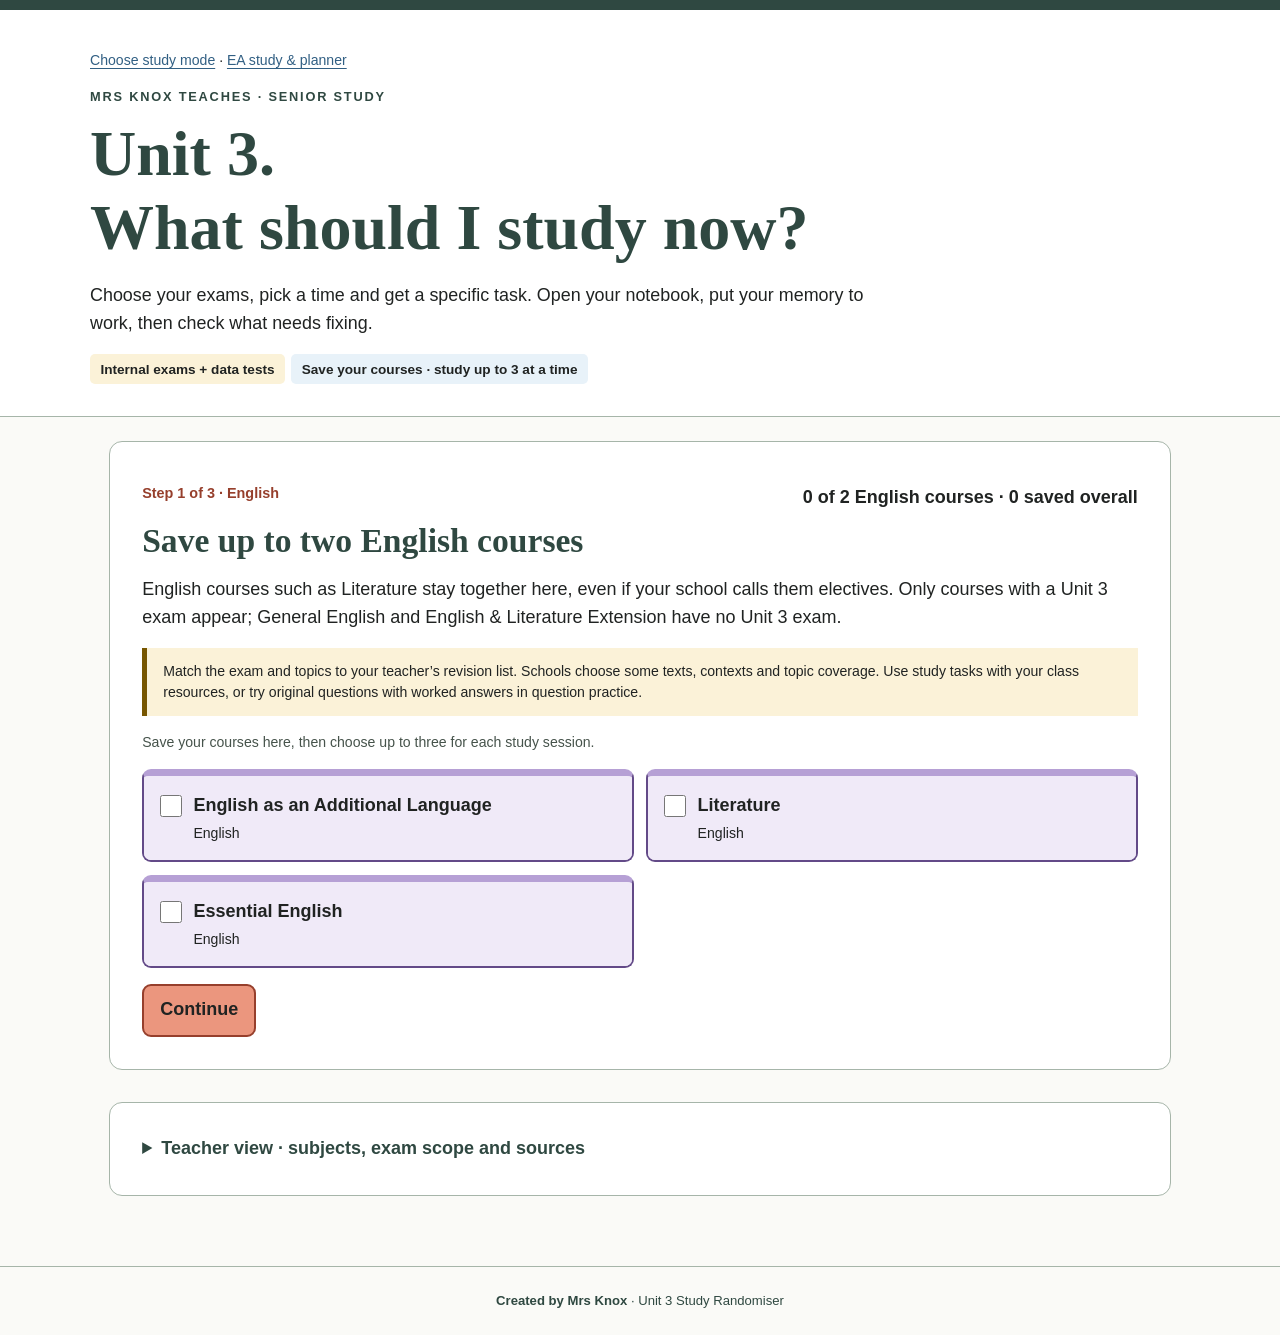
==== commit 591e2b3f: "Add original question practice and revealed answers to Unit 3 and EA planners" ====
--- a/unit3/index.html
+++ b/unit3/index.html
@@ -33,7 +33,7 @@
 <a class="skip-link" href="#main">Skip to study setup</a>
 <header><p class="small"><a href="../">Choose study mode</a> · <a href="../ea.html">EA study &amp; planner</a></p><div class="eyebrow">MRS KNOX TEACHES · SENIOR STUDY</div><h1>Unit 3.<br>What should I study now?</h1><p class="intro">Choose your exams, pick a time and get a specific task. Open your notebook, put your memory to work, then check what needs fixing.</p><span class="tag">Internal exams + data tests</span><span class="tag blue">Save your courses · study up to 3 at a time</span></header>
 <main id="main"><p id="storage" class="notice small" hidden>Your browser cannot save progress. You can still use the game in this tab.</p>
-<section class="panel" id="setup"><div class="topline"><p class="step" id="step"></p><strong id="selection-count"></strong></div><h2 id="group-title" tabindex="-1"></h2><p id="group-help"></p><div class="notice small">Match the exam and topics to your teacher’s revision list. Schools choose some texts, contexts and topic coverage. This game supplies study directions; use your class resources to check your answers.</div><p class="small muted" id="selected"></p><div id="search-wrap" hidden><label for="search">Find an elective</label><input id="search" type="search" placeholder="e.g. Legal Studies, Biology or French"></div><div class="choices" id="choices"></div><p id="setup-error" class="error" role="alert"></p><div class="controls"><button class="secondary" id="back">Back</button><button class="primary" id="next">Continue</button><button class="primary" id="save" hidden>Use these exams</button></div></section>
+<section class="panel" id="setup"><div class="topline"><p class="step" id="step"></p><strong id="selection-count"></strong></div><h2 id="group-title" tabindex="-1"></h2><p id="group-help"></p><div class="notice small">Match the exam and topics to your teacher’s revision list. Schools choose some texts, contexts and topic coverage. Use study tasks with your class resources, or try original questions with worked answers in question practice.</div><p class="small muted" id="selected"></p><div id="search-wrap" hidden><label for="search">Find an elective</label><input id="search" type="search" placeholder="e.g. Legal Studies, Biology or French"></div><div class="choices" id="choices"></div><p id="setup-error" class="error" role="alert"></p><div class="controls"><button class="secondary" id="back">Back</button><button class="primary" id="next">Continue</button><button class="primary" id="save" hidden>Use these exams</button></div></section>
 <section id="study" hidden><div class="topline"><p id="session-summary"></p><button class="secondary" id="edit">Change exams or topics</button></div><p class="small" id="completed" aria-live="polite"></p>
 <section id="session-config" class="panel"><p class="step">YOUR NEXT STUDY SESSION</p><h2 id="session-title" tabindex="-1">How much time have you got?</h2><h3>What are you studying this session?</h3><p class="small">Choose from your saved courses. Untick a course to swap it for another.</p><div id="session-subjects" class="session-subjects"></div><p id="active-count" class="small" aria-live="polite"></p><div class="config-grid"><div><label for="duration">Session length</label><select id="duration"><option value="10">10 minutes</option><option value="20">20 minutes</option><option value="30" selected>30 minutes</option><option value="45">45 minutes</option><option value="60">60 minutes</option><option value="90">90 minutes</option></select></div><div><label for="difficulty">Difficulty</label><select id="difficulty"><option value="easy">Easy · one small target</option><option value="medium" selected>Medium · explain and apply</option><option value="hard">Hard · justify and extend</option></select></div></div><p class="small">The session rotates through your subjects in short blocks, including checking time. Have your notes, textbook or authorised practice materials ready.</p><p id="session-error" class="error" role="alert"></p><div class="controls"><button class="primary" id="start">Tell me what to study</button><button class="secondary" id="practice-button">Plan a full practice exam</button><button class="secondary" id="download">Download my topic list</button></div><details id="practice"><summary>Full exam practice</summary><div id="practice-content">Use a teacher-approved practice instrument and its matching marking guide.</div></details></section>
 <article class="panel" id="task-card" hidden><div class="subject-banner"><span class="subject-caption">YOU’RE STUDYING</span><strong id="task-subject" class="active-subject"></strong><span id="task-exam" class="subject-exam"></span></div><p class="small task-progress" id="progress"></p><h2 id="task-title" tabindex="-1"></h2><p class="task-intro" id="task-intro"></p><p class="small" id="materials"></p><p class="small muted" id="pacing"></p><h3>Your task</h3><ol id="task-steps"></ol><section class="check"><h3>Check your work</h3><ol id="check-steps"></ol></section><details id="help"><summary>I’m stuck — give me a starting point</summary><p id="help-text"></p></details><details id="resources"><summary>Useful resources and exam scope</summary><p class="small" id="exam-note"></p><ul id="resource-links"></ul><p class="small">Supplementary websites can follow a different syllabus. Your task sheet, class resources and current QCAA syllabus set the exam requirements.</p></details><div class="timer controls"><button class="secondary" id="timer">Start task timer</button><output id="clock" aria-live="off"></output></div><label class="self-check"><input type="checkbox" id="self-check"><span>I checked my work and retried one gap.</span></label><div class="controls"><button class="primary" id="done" disabled>Checked — next block</button><button class="secondary" id="skip">Swap this task</button><button class="secondary" id="easy">Make it easier</button><button class="secondary" id="change">Change session</button><button class="secondary" id="print">Print this task</button></div></article>
@@ -208,5 +208,54 @@
  $('change').addEventListener('click',newSession);$('again').addEventListener('click',newSession);$('print').addEventListener('click',()=>window.print());$('download').addEventListener('click',downloadPlan);$('practice-button').addEventListener('click',practise);
  $('reset').addEventListener('click',()=>{saved.completed=0;store();updateCount();$('reset-status').textContent='Completed-task count cleared. Your selections are saved.';});
  audit();if(saved.selected.length&&!valid())showStudy();else showSetup();
+window.QuestionHost={mode:'unit3',anchors:['session-config','task-card'],courses:()=>saved.selected.map(id=>{const s=selectedRoute(id),c=config(id);return {route:s.id,name:s.name+' · '+s.ia,area:s.area,topics:c.topics,context:c.context};}),current:()=>session?selectedRoute(session.blocks[session.index]?.subject)?.id:undefined};
 })();
+</script><script>window.PRACTICE_QUESTIONS = {"version": "2026-10-14.1", "attribution": "Created by Mrs Knox", "notice": "Original practice questions. Marks and marking points are indicative, not official QCAA marking schemes. This starter bank samples topics; it is not a complete paper or complete syllabus coverage. Model responses show one supported approach.", "questions": [{"id": "legal-referendum", "template": "referendum", "subject": "legal", "title": "A majority is not always enough", "scopes": {"unit3": {"route": "legal", "topics": ["Referendums and constitutional change"]}}, "question": "A constitutional referendum wins 54% of the national vote and a majority in only three states. Does the proposal pass? Explain.", "answer": ["No. A successful constitutional referendum requires a national majority and a majority in at least four of the six states. The national requirement is met, but the state requirement is not."], "points": [{"text": "Correct conclusion: does not pass", "marks": 1}, {"text": "National majority is met", "marks": 1}, {"text": "At least four states required; only three support it", "marks": 1}], "marks": 3, "stimulus": "", "table": null, "difficulty": "easy", "kind": "worked", "pitfall": "Do not treat the national vote alone as sufficient. Territory votes count towards the national total, not a state majority.", "sources": [{"label": "QCAA syllabus and assessment scope", "url": "https://www.qcaa.qld.edu.au/downloads/senior-qce/syllabuses/snr_legal_25_syll.pdf"}, {"label": "Concept reference", "url": "https://peo.gov.au/understand-our-parliament/how-parliament-works/the-australian-constitution/double-majority"}]}, {"id": "legal-government", "template": "government", "subject": "legal", "title": "Representative and responsible government", "scopes": {"unit3": {"route": "legal", "topics": ["Representative and responsible government"]}}, "question": "Distinguish representative government from responsible government in the Australian parliamentary system.", "answer": ["Representative government means elected representatives make decisions on behalf of the people. Responsible government means the executive is accountable to parliament; a government must maintain the confidence of the lower house."], "points": [{"text": "Accurate explanation of representation", "marks": 1}, {"text": "Accurate explanation of executive accountability/confidence", "marks": 1}, {"text": "Clear distinction using parliamentary terminology", "marks": 1}], "marks": 3, "stimulus": "", "table": null, "difficulty": "medium", "kind": "worked", "pitfall": "Check that every part of the question has been answered and that claims use the supplied evidence.", "sources": [{"label": "QCAA syllabus and assessment scope", "url": "https://www.qcaa.qld.edu.au/downloads/senior-qce/syllabuses/snr_legal_25_syll.pdf"}, {"label": "Concept reference", "url": "https://peo.gov.au/understand-our-parliament/how-parliament-works/system-of-government/responsible-government"}]}, {"id": "legal-review", "template": "review", "subject": "legal", "title": "Checking executive decisions", "scopes": {"unit3": {"route": "legal", "topics": ["Democracy, the rule of law and government accountability", "Governance issues: viewpoints, consequences and legal alternatives"]}}, "question": "An original practice scenario: an executive agency makes decisions without giving affected people reasons. Parliament proposes mandatory reasons and independent review. Analyse one benefit and one possible limitation, then recommend a response using accountability and fairness.", "answer": ["Mandatory reasons help affected people understand and challenge a decision, improving transparency and procedural fairness. Independent review can identify errors and constrain misuse of executive power. Review can require time and resources and may delay final decisions. One defensible recommendation is reasons plus accessible independent review, with appropriate time limits and funding. This supports accountability and fairness while addressing delay."], "points": [{"text": "Explains a benefit linked to the scenario", "marks": 1}, {"text": "Explains a relevant limitation", "marks": 1}, {"text": "Makes a clear recommendation", "marks": 1}, {"text": "Justifies using accountability/fairness and an implication", "marks": 1}], "marks": 4, "stimulus": "", "table": null, "difficulty": "medium", "kind": "model", "pitfall": "Check that every part of the question has been answered and that claims use the supplied evidence.", "sources": [{"label": "QCAA syllabus and assessment scope", "url": "https://www.qcaa.qld.edu.au/downloads/senior-qce/syllabuses/snr_legal_25_syll.pdf"}]}, {"id": "legal-treaty-effect", "template": "treaty-effect", "subject": "legal", "title": "Ratification and domestic law", "scopes": {"ea": {"route": "legal", "topics": ["International treaties", "Ratification, accession and reservations"]}}, "question": "Does Australia’s ratification of a human rights treaty automatically make every treaty provision enforceable in Australian courts? Explain.", "answer": ["No. Ratification creates international obligations but does not by itself incorporate every provision into Australian domestic law. Existing domestic law may already implement some obligations; otherwise legislation may be needed for domestic legal effect."], "points": [{"text": "Correctly rejects automatic incorporation", "marks": 1}, {"text": "Distinguishes international obligation from domestic enforceability", "marks": 1}, {"text": "Explains existing law and/or implementing legislation", "marks": 1}], "marks": 3, "stimulus": "", "table": null, "difficulty": "medium", "kind": "worked", "pitfall": "Do not say ratification has no effect: international obligations and domestic enforceability are different issues.", "sources": [{"label": "QCAA syllabus and assessment scope", "url": "https://www.qcaa.qld.edu.au/downloads/senior-qce/syllabuses/snr_legal_25_syll.pdf"}, {"label": "Concept reference", "url": "https://humanrights.gov.au/resource-hub/by-resource-type/education/human-rights-explained/human-rights-explained-australia-and-human-rights-treaties"}]}, {"id": "legal-declaration", "template": "declaration", "subject": "legal", "title": "Declaration and treaty", "scopes": {"ea": {"route": "legal", "topics": ["UDHR, ICCPR and ICESCR"]}}, "question": "Explain one important legal difference between the UDHR and the ICCPR.", "answer": ["The UDHR is a declaration setting out human rights standards; it is not itself a treaty. The ICCPR is a treaty that creates international obligations for states that become parties. This distinction does not mean the UDHR has no legal influence or that a treaty automatically becomes domestic law."], "points": [{"text": "Correctly identifies the UDHR as a declaration", "marks": 1}, {"text": "Correctly identifies the ICCPR as a treaty with obligations for parties", "marks": 1}, {"text": "Explains rather than simply names the difference", "marks": 1}], "marks": 3, "stimulus": "", "table": null, "difficulty": "medium", "kind": "worked", "pitfall": "Check that every part of the question has been answered and that claims use the supplied evidence.", "sources": [{"label": "QCAA syllabus and assessment scope", "url": "https://www.qcaa.qld.edu.au/downloads/senior-qce/syllabuses/snr_legal_25_syll.pdf"}, {"label": "Concept reference", "url": "https://www.ohchr.org/en/what-are-human-rights/international-bill-human-rights"}]}, {"id": "legal-rights-reform", "template": "rights-reform", "subject": "legal", "title": "Making a justified recommendation", "scopes": {"ea": {"route": "legal", "topics": ["Resolving human rights complaints", "Analysing an Australian human rights issue", "Evaluating human rights reform"]}}, "question": "Use the supplied fictional proposal. Compare keeping the current process with adding free independent assistance. Recommend one using accessibility and fairness. Identify an implication.", "answer": ["Keeping the process limits additional government spending but leaves a documented access barrier. Free independent assistance could help people understand the form and present relevant information, improving accessibility and fairness. A defensible recommendation is funded assistance, with an eligibility or triage process if resources are limited. This requires funding and service capacity; monitor whether abandoned complaints decrease. Other recommendations can earn credit if justified using the criteria and evidence."], "points": [{"text": "Compares both alternatives with the evidence", "marks": 2}, {"text": "Applies accessibility and fairness", "marks": 2}, {"text": "Makes a justified recommendation", "marks": 1}, {"text": "Explains a practical implication", "marks": 1}], "marks": 6, "stimulus": "Original practice data: A complaints body receives 400 attempted online applications. Of these, 120 are abandoned before submission. A survey of 50 people who abandoned an application finds that 30 did not understand the form. Option A keeps the current process. Option B funds free independent assistance. The estimated annual cost of Option B is $200,000.", "table": null, "difficulty": "hard", "kind": "model", "pitfall": "Check that every part of the question has been answered and that claims use the supplied evidence.", "sources": [{"label": "QCAA syllabus and assessment scope", "url": "https://www.qcaa.qld.edu.au/downloads/senior-qce/syllabuses/snr_legal_25_syll.pdf"}]}, {"id": "economics-fx-v0", "template": "fx", "subject": "economics", "title": "What does an appreciation change?", "scopes": {"unit3": {"route": "economics", "topics": ["Appreciation and depreciation: economic effects"]}}, "question": "The exchange rate rises from US$0.70 to US$0.80 per A$1. A US supplier keeps an item’s price at US$400. Calculate its Australian-dollar price before and after the change, then identify the currency movement.", "answer": ["Before: 400 ÷ 0.7 = A$571.43.", "After: 400 ÷ 0.8 = A$500.00.", "The Australian dollar has appreciated: A$1 buys more US dollars. The item becomes cheaper in A$ under the stated fixed-US-price assumption."], "points": [{"text": "Correct initial conversion", "marks": 1}, {"text": "Correct later conversion", "marks": 1}, {"text": "Correctly identifies appreciation and its price effect", "marks": 1}], "marks": 3, "stimulus": "", "table": null, "difficulty": "easy", "kind": "worked", "pitfall": "For a US-dollar price, divide by the US dollars bought by A$1; do not multiply.", "sources": [{"label": "QCAA syllabus and assessment scope", "url": "https://www.qcaa.qld.edu.au/downloads/senior-qce/syllabuses/snr_economics_25_syll.pdf"}, {"label": "Concept reference", "url": "https://www.rba.gov.au/education/resources/explainers/exchange-rates-and-the-australian-economy.html"}]}, {"id": "economics-fx-v1", "template": "fx", "subject": "economics", "title": "What does an appreciation change?", "scopes": {"unit3": {"route": "economics", "topics": ["Appreciation and depreciation: economic effects"]}}, "question": "The exchange rate rises from US$0.60 to US$0.75 per A$1. A US supplier keeps an item’s price at US$600. Calculate its Australian-dollar price before and after the change, then identify the currency movement.", "answer": ["Before: 600 ÷ 0.6 = A$1000.00.", "After: 600 ÷ 0.75 = A$800.00.", "The Australian dollar has appreciated: A$1 buys more US dollars. The item becomes cheaper in A$ under the stated fixed-US-price assumption."], "points": [{"text": "Correct initial conversion", "marks": 1}, {"text": "Correct later conversion", "marks": 1}, {"text": "Correctly identifies appreciation and its price effect", "marks": 1}], "marks": 3, "stimulus": "", "table": null, "difficulty": "easy", "kind": "worked", "pitfall": "For a US-dollar price, divide by the US dollars bought by A$1; do not multiply.", "sources": [{"label": "QCAA syllabus and assessment scope", "url": "https://www.qcaa.qld.edu.au/downloads/senior-qce/syllabuses/snr_economics_25_syll.pdf"}, {"label": "Concept reference", "url": "https://www.rba.gov.au/education/resources/explainers/exchange-rates-and-the-australian-economy.html"}]}, {"id": "economics-fx-v2", "template": "fx", "subject": "economics", "title": "What does an appreciation change?", "scopes": {"unit3": {"route": "economics", "topics": ["Appreciation and depreciation: economic effects"]}}, "question": "The exchange rate rises from US$0.65 to US$0.78 per A$1. A US supplier keeps an item’s price at US$390. Calculate its Australian-dollar price before and after the change, then identify the currency movement.", "answer": ["Before: 390 ÷ 0.65 = A$600.00.", "After: 390 ÷ 0.78 = A$500.00.", "The Australian dollar has appreciated: A$1 buys more US dollars. The item becomes cheaper in A$ under the stated fixed-US-price assumption."], "points": [{"text": "Correct initial conversion", "marks": 1}, {"text": "Correct later conversion", "marks": 1}, {"text": "Correctly identifies appreciation and its price effect", "marks": 1}], "marks": 3, "stimulus": "", "table": null, "difficulty": "easy", "kind": "worked", "pitfall": "For a US-dollar price, divide by the US dollars bought by A$1; do not multiply.", "sources": [{"label": "QCAA syllabus and assessment scope", "url": "https://www.qcaa.qld.edu.au/downloads/senior-qce/syllabuses/snr_economics_25_syll.pdf"}, {"label": "Concept reference", "url": "https://www.rba.gov.au/education/resources/explainers/exchange-rates-and-the-australian-economy.html"}]}, {"id": "economics-trade-effects", "template": "trade-effects", "subject": "economics", "title": "Who benefits from a depreciation?", "scopes": {"unit3": {"route": "economics", "topics": ["Appreciation and depreciation: economic effects"]}}, "question": "Explain one likely benefit and one likely cost of an Australian-dollar depreciation. State an assumption or limitation.", "answer": ["With foreign-currency prices and other factors held constant, Australian exports become cheaper to overseas buyers, potentially increasing export demand and benefiting exporters. Imports become more expensive in A$, raising costs for importers and consumers. The net effect depends on demand responsiveness, contracts, imported inputs and time lags; an improved trade balance is not automatic."], "points": [{"text": "Explains export benefit through relative prices", "marks": 1}, {"text": "Explains import cost through relative prices", "marks": 1}, {"text": "States a relevant limitation", "marks": 1}], "marks": 3, "stimulus": "", "table": null, "difficulty": "medium", "kind": "worked", "pitfall": "Check that every part of the question has been answered and that claims use the supplied evidence.", "sources": [{"label": "QCAA syllabus and assessment scope", "url": "https://www.qcaa.qld.edu.au/downloads/senior-qce/syllabuses/snr_economics_25_syll.pdf"}, {"label": "Concept reference", "url": "https://www.rba.gov.au/education/resources/explainers/exchange-rates-and-the-australian-economy.html"}]}, {"id": "economics-trade-data", "template": "trade-data", "subject": "economics", "title": "Read the trade evidence", "scopes": {"unit3": {"route": "economics", "topics": ["Balance of payments: accounts and relationships", "Trade data: patterns, trends and economic relationships"]}}, "question": "Calculate the change in the goods trade balance. Explain why this table alone cannot establish a change in the entire current account.", "answer": ["Year 1 goods balance = 80 − 65 = a surplus of $15 billion. Year 2 = 90 − 82 = a surplus of $8 billion. The goods surplus falls by $7 billion. The current account also includes services, primary income and secondary income; these are not supplied."], "points": [{"text": "Calculates both goods balances", "marks": 2}, {"text": "Correct $7 billion decrease", "marks": 1}, {"text": "Explains missing current-account components", "marks": 1}], "marks": 4, "stimulus": "", "table": {"headers": ["$ billion", "Year 1", "Year 2"], "rows": [["Goods exports", 80, 90], ["Goods imports", 65, 82]]}, "difficulty": "medium", "kind": "worked", "pitfall": "Check that every part of the question has been answered and that claims use the supplied evidence.", "sources": [{"label": "QCAA syllabus and assessment scope", "url": "https://www.qcaa.qld.edu.au/downloads/senior-qce/syllabuses/snr_economics_25_syll.pdf"}, {"label": "Concept reference", "url": "https://www.abs.gov.au/statistics/economy/international-trade/balance-payments-and-international-investment-position-australia"}]}, {"id": "economics-policy-chain", "template": "policy-chain", "subject": "economics", "title": "Trace a monetary-policy effect", "scopes": {"ea": {"route": "economics", "topics": ["Monetary policy and transmission channels"]}}, "question": "Explain how a rise in interest rates can reduce inflationary pressure through household spending. Identify one reason the effect is not immediate or uniform.", "answer": ["Higher lending rates can increase repayments for borrowers and make new borrowing less attractive. Some households reduce consumption, lowering aggregate demand and demand-driven inflationary pressure. Effects vary because some loans have fixed rates, households differ in debt and savings, and decisions take time. Savers may receive more interest income."], "points": [{"text": "Explains a borrowing/cash-flow channel", "marks": 1}, {"text": "Links lower consumption to lower aggregate demand", "marks": 1}, {"text": "Links demand to inflationary pressure", "marks": 1}, {"text": "Explains one lag or uneven effect", "marks": 1}], "marks": 4, "stimulus": "", "table": null, "difficulty": "medium", "kind": "worked", "pitfall": "Check that every part of the question has been answered and that claims use the supplied evidence.", "sources": [{"label": "QCAA syllabus and assessment scope", "url": "https://www.qcaa.qld.edu.au/downloads/senior-qce/syllabuses/snr_economics_25_syll.pdf"}, {"label": "Concept reference", "url": "https://www.rba.gov.au/education/resources/explainers/the-transmission-of-monetary-policy.html"}]}, {"id": "economics-nominal-real", "template": "nominal-real", "subject": "economics", "title": "Real and nominal growth", "scopes": {"ea": {"route": "economics", "topics": ["Real and nominal measures"]}}, "question": "Nominal GDP rises by 8% while the GDP price index rises by 5%. Estimate real GDP growth using the exact index method.", "answer": ["Real growth factor = 1.08 ÷ 1.05 = 1.028571… . Real GDP growth ≈ 2.86%. Subtracting gives an approximation of 3%, but the exact index method adjusts multiplicatively."], "points": [{"text": "Uses nominal growth factor divided by price growth factor", "marks": 1}, {"text": "Correct percentage ≈ 2.86%", "marks": 1}], "marks": 2, "stimulus": "", "table": null, "difficulty": "easy", "kind": "worked", "pitfall": "Check that every part of the question has been answered and that claims use the supplied evidence.", "sources": [{"label": "QCAA syllabus and assessment scope", "url": "https://www.qcaa.qld.edu.au/downloads/senior-qce/syllabuses/snr_economics_25_syll.pdf"}]}, {"id": "economics-policy-judgement", "template": "policy-judgement", "subject": "economics", "title": "Evaluate an economic response", "scopes": {"ea": {"route": "economics", "topics": ["Supply-side policies and microeconomic reform", "Policy limitations and trade-offs", "Evaluating economic policy"]}}, "question": "Recommend whether to prioritise the training program or a temporary consumption rebate. Use future employment as the criterion and identify a limitation.", "answer": ["One defensible recommendation is training: it targets the stated skills mismatch and could improve workers’ suitability for vacancies, supporting future employment. A rebate may lift spending and demand for labour sooner but does not directly address missing qualifications. Training takes time, must match employer needs and does not guarantee jobs. A different recommendation can earn credit if it uses the criterion, evidence and a justified causal chain."], "points": [{"text": "Uses the skills-mismatch evidence", "marks": 1}, {"text": "Compares the policies through employment effects", "marks": 2}, {"text": "Makes and justifies a recommendation", "marks": 1}, {"text": "Explains a limitation or trade-off", "marks": 1}], "marks": 5, "stimulus": "Original practice scenario: Unemployment is 6.5%, but regional employers report vacancies requiring qualifications that many jobseekers do not hold. Government can fund either a two-year targeted training program or a temporary rebate on household purchases. Assume the same initial budget for either option.", "table": null, "difficulty": "hard", "kind": "model", "pitfall": "Check that every part of the question has been answered and that claims use the supplied evidence.", "sources": [{"label": "QCAA syllabus and assessment scope", "url": "https://www.qcaa.qld.edu.au/downloads/senior-qce/syllabuses/snr_economics_25_syll.pdf"}]}, {"id": "business-expansion", "template": "expansion", "subject": "business", "title": "Choose a market-entry approach", "scopes": {"unit3": {"route": "business", "topics": ["Domestic and global expansion strategies and modes of entry", "Financing options for expansion"]}}, "question": "Using control and financial exposure as criteria, compare a wholly owned outlet with licensing for this business. Recommend an approach.", "answer": ["A wholly owned outlet gives greater control over staff, service and brand presentation but places the $800,000 investment and operating risk on the business. Licensing needs less direct investment but gives less day-to-day control and requires monitoring the licensee. Given the $250,000 available budget, licensing is a defensible recommendation if brand standards and oversight are enforceable. A wholly owned outlet would require a justified financing plan."], "points": [{"text": "Explains control difference", "marks": 1}, {"text": "Explains financing/risk difference using figures", "marks": 1}, {"text": "Makes a feasible recommendation", "marks": 1}, {"text": "Justifies it using both criteria", "marks": 1}], "marks": 4, "stimulus": "Original practice scenario: A mature Australian business wants to enter a new overseas market. A wholly owned outlet needs $800,000 upfront. Licensing needs $100,000 for training, contracts and monitoring. The business has $250,000 available and wants consistent service quality.", "table": null, "difficulty": "medium", "kind": "model", "pitfall": "Check that every part of the question has been answered and that claims use the supplied evidence.", "sources": [{"label": "QCAA syllabus and assessment scope", "url": "https://www.qcaa.qld.edu.au/downloads/senior-qce/syllabuses/snr_business_25_syll.pdf"}]}, {"id": "business-swot", "template": "swot", "subject": "business", "title": "Use the evidence, not just the acronym", "scopes": {"unit3": {"route": "business", "topics": ["SWOT and power interest grid analysis"]}}, "question": "Identify one internal strength and one external threat. Explain one implication for expansion.", "answer": ["An experienced multilingual service team is an internal strength because it is a resource within the business. A new overseas competitor is an external threat. Expansion may use the team’s language capability, but the competitor makes differentiation and market research important; simply entering the market does not ensure sales."], "points": [{"text": "Correct internal strength", "marks": 1}, {"text": "Correct external threat", "marks": 1}, {"text": "Evidence-based implication", "marks": 1}], "marks": 3, "stimulus": "Original practice scenario: The firm has an experienced multilingual service team. Its existing cash reserve is small. A new overseas competitor has entered its proposed expansion market, while demand in that market is growing.", "table": null, "difficulty": "easy", "kind": "model", "pitfall": "Check that every part of the question has been answered and that claims use the supplied evidence.", "sources": [{"label": "QCAA syllabus and assessment scope", "url": "https://www.qcaa.qld.edu.au/downloads/senior-qce/syllabuses/snr_business_25_syll.pdf"}]}, {"id": "business-change-data", "template": "change-data", "subject": "business", "title": "Judge a transformation", "scopes": {"ea": {"route": "business", "topics": ["Business renewal and transformation", "Resistance to change", "Performance management in renewal", "Evaluating transformation strategies"]}}, "question": "Evaluate the transformation using productivity and employee retention. Recommend one refinement.", "answer": ["Output per worker rises from 20 to 26 units, a 30% increase, suggesting improved productivity. Staff turnover rises from 8% to 18%, a 10-percentage-point increase, suggesting a retention problem. The result is mixed: higher output is accompanied by greater staff loss. One refinement is staff consultation and targeted training/support, followed by monitoring both productivity and turnover. The before/after data alone do not establish that the new system caused every change."], "points": [{"text": "Correct productivity calculation and interpretation", "marks": 2}, {"text": "Correct retention interpretation", "marks": 1}, {"text": "Balanced judgement using both criteria", "marks": 1}, {"text": "Justified refinement", "marks": 1}], "marks": 5, "stimulus": "", "table": {"headers": ["Measure", "Before", "After"], "rows": [["Units per worker per day", 20, 26], ["Annual staff turnover", "8%", "18%"]]}, "difficulty": "hard", "kind": "model", "pitfall": "Check that every part of the question has been answered and that claims use the supplied evidence.", "sources": [{"label": "QCAA syllabus and assessment scope", "url": "https://www.qcaa.qld.edu.au/downloads/senior-qce/syllabuses/snr_business_25_syll.pdf"}]}, {"id": "accounting-depreciation-v0", "template": "depreciation", "subject": "accounting", "title": "Straight-line depreciation", "scopes": {"unit3": {"route": "accounting", "topics": ["Straight-line and diminishing-balance depreciation"]}}, "question": "A non-current asset costs $24,000, has residual value $4,000 and useful life 5 years. Calculate annual straight-line depreciation and carrying amount after two complete years. Ignore GST and impairment.", "answer": ["Annual depreciation = (cost − residual value) ÷ useful life = (24000 − 4000) ÷ 5 = $4,000.", "Accumulated depreciation after two years = $8,000. Carrying amount = 24000 − 8,000 = $16,000."], "points": [{"text": "Correct annual depreciation", "marks": 1}, {"text": "Correct accumulated depreciation", "marks": 1}, {"text": "Correct carrying amount", "marks": 1}], "marks": 3, "stimulus": "", "table": null, "difficulty": "easy", "kind": "worked", "pitfall": "Check that every part of the question has been answered and that claims use the supplied evidence.", "sources": [{"label": "QCAA syllabus and assessment scope", "url": "https://www.qcaa.qld.edu.au/downloads/senior-qce/syllabuses/snr_accounting_25_syll.pdf"}]}, {"id": "accounting-depreciation-v1", "template": "depreciation", "subject": "accounting", "title": "Straight-line depreciation", "scopes": {"unit3": {"route": "accounting", "topics": ["Straight-line and diminishing-balance depreciation"]}}, "question": "A non-current asset costs $18,000, has residual value $3,000 and useful life 6 years. Calculate annual straight-line depreciation and carrying amount after two complete years. Ignore GST and impairment.", "answer": ["Annual depreciation = (cost − residual value) ÷ useful life = (18000 − 3000) ÷ 6 = $2,500.", "Accumulated depreciation after two years = $5,000. Carrying amount = 18000 − 5,000 = $13,000."], "points": [{"text": "Correct annual depreciation", "marks": 1}, {"text": "Correct accumulated depreciation", "marks": 1}, {"text": "Correct carrying amount", "marks": 1}], "marks": 3, "stimulus": "", "table": null, "difficulty": "easy", "kind": "worked", "pitfall": "Check that every part of the question has been answered and that claims use the supplied evidence.", "sources": [{"label": "QCAA syllabus and assessment scope", "url": "https://www.qcaa.qld.edu.au/downloads/senior-qce/syllabuses/snr_accounting_25_syll.pdf"}]}, {"id": "accounting-depreciation-v2", "template": "depreciation", "subject": "accounting", "title": "Straight-line depreciation", "scopes": {"unit3": {"route": "accounting", "topics": ["Straight-line and diminishing-balance depreciation"]}}, "question": "A non-current asset costs $36,000, has residual value $6,000 and useful life 5 years. Calculate annual straight-line depreciation and carrying amount after two complete years. Ignore GST and impairment.", "answer": ["Annual depreciation = (cost − residual value) ÷ useful life = (36000 − 6000) ÷ 5 = $6,000.", "Accumulated depreciation after two years = $12,000. Carrying amount = 36000 − 12,000 = $24,000."], "points": [{"text": "Correct annual depreciation", "marks": 1}, {"text": "Correct accumulated depreciation", "marks": 1}, {"text": "Correct carrying amount", "marks": 1}], "marks": 3, "stimulus": "", "table": null, "difficulty": "easy", "kind": "worked", "pitfall": "Check that every part of the question has been answered and that claims use the supplied evidence.", "sources": [{"label": "QCAA syllabus and assessment scope", "url": "https://www.qcaa.qld.edu.au/downloads/senior-qce/syllabuses/snr_accounting_25_syll.pdf"}]}, {"id": "accounting-disposal", "template": "disposal", "subject": "accounting", "title": "Gain or loss on disposal", "scopes": {"unit3": {"route": "accounting", "topics": ["Disposal of non-current assets and gain or loss"]}}, "question": "An asset’s historical cost is $30,000 and accumulated depreciation at disposal is $19,000. It is sold for $9,500 cash. Calculate the gain or loss. Ignore GST and selling costs.", "answer": ["Carrying amount = 30,000 − 19,000 = $11,000. Proceeds are $9,500, so there is a $1,500 loss on disposal."], "points": [{"text": "Correct carrying amount", "marks": 1}, {"text": "Correct amount and classification as loss", "marks": 1}], "marks": 2, "stimulus": "", "table": null, "difficulty": "easy", "kind": "worked", "pitfall": "Check that every part of the question has been answered and that claims use the supplied evidence.", "sources": [{"label": "QCAA syllabus and assessment scope", "url": "https://www.qcaa.qld.edu.au/downloads/senior-qce/syllabuses/snr_accounting_25_syll.pdf"}]}, {"id": "accounting-accrual", "template": "accrual", "subject": "accounting", "title": "A balance-day adjustment", "scopes": {"ea": {"route": "accounting", "topics": ["Balance day adjustments", "General journal and ledger"]}}, "question": "At 30 June, a business owes $1,200 wages for work already performed. Nothing has been recorded for these wages. State the adjusting journal entry and explain the effect on profit and liabilities.", "answer": ["Debit Wages expense $1,200; credit Wages payable (or accrued wages) $1,200. Recognising the expense decreases profit by $1,200; the unpaid obligation increases current liabilities by $1,200. Cash is unchanged at this point."], "points": [{"text": "Correct debit", "marks": 1}, {"text": "Correct credit", "marks": 1}, {"text": "Correct profit and liability effects", "marks": 1}], "marks": 3, "stimulus": "", "table": null, "difficulty": "medium", "kind": "worked", "pitfall": "Check that every part of the question has been answered and that claims use the supplied evidence.", "sources": [{"label": "QCAA syllabus and assessment scope", "url": "https://www.qcaa.qld.edu.au/downloads/senior-qce/syllabuses/snr_accounting_25_syll.pdf"}]}, {"id": "accounting-ratios", "template": "ratios", "subject": "accounting", "title": "Profitability is not the same as liquidity", "scopes": {"ea": {"route": "accounting", "topics": ["Profitability ratios", "Liquidity and stability ratios"]}}, "question": "Calculate net profit margin and current ratio. Explain why strong sales do not by themselves prove the business can pay short-term debts.", "answer": ["Net profit margin = 36,000 ÷ 300,000 × 100 = 12%. Current ratio = 90,000 ÷ 60,000 = 1.5:1. The first ratio concerns profit relative to revenue; the second compares current assets with current liabilities. Sales may be on credit and current assets may include inventory, so timing and composition of assets matter for paying debts."], "points": [{"text": "Correct margin", "marks": 1}, {"text": "Correct current ratio", "marks": 1}, {"text": "Distinguishes profitability from short-term liquidity with a reason", "marks": 2}], "marks": 4, "stimulus": "Original practice financial data: revenue $300,000; net profit $36,000; current assets $90,000; current liabilities $60,000.", "table": null, "difficulty": "medium", "kind": "worked", "pitfall": "Check that every part of the question has been answered and that claims use the supplied evidence.", "sources": [{"label": "QCAA syllabus and assessment scope", "url": "https://www.qcaa.qld.edu.au/downloads/senior-qce/syllabuses/snr_accounting_25_syll.pdf"}]}, {"id": "maths_general-regression-v0", "template": "regression", "subject": "maths_general", "title": "Prediction and residual", "scopes": {"unit3": {"route": "maths_general", "topics": ["Bivariate data analysis 2"]}, "ea": {"route": "maths_general", "topics": ["Least-squares regression and residuals"]}}, "question": "A fitted model is y-hat = 8 + 2.5x. At x = 6, observed y = 25. Calculate the predicted value and residual, using residual = observed − predicted.", "answer": ["Predicted y = 8 + 2.5 × 6 = 23.", "Residual = 25 − 23 = 2."], "points": [{"text": "Correct prediction", "marks": 1}, {"text": "Correct signed residual", "marks": 1}], "marks": 2, "stimulus": "", "table": null, "difficulty": "easy", "kind": "worked", "pitfall": "Check that every part of the question has been answered and that claims use the supplied evidence.", "sources": [{"label": "QCAA syllabus and assessment scope", "url": "https://www.qcaa.qld.edu.au/downloads/senior-qce/syllabuses/snr_maths_general_25_syll.pdf"}]}, {"id": "maths_general-regression-v1", "template": "regression", "subject": "maths_general", "title": "Prediction and residual", "scopes": {"unit3": {"route": "maths_general", "topics": ["Bivariate data analysis 2"]}, "ea": {"route": "maths_general", "topics": ["Least-squares regression and residuals"]}}, "question": "A fitted model is y-hat = 4 + 3x. At x = 8, observed y = 30. Calculate the predicted value and residual, using residual = observed − predicted.", "answer": ["Predicted y = 4 + 3 × 8 = 28.", "Residual = 30 − 28 = 2."], "points": [{"text": "Correct prediction", "marks": 1}, {"text": "Correct signed residual", "marks": 1}], "marks": 2, "stimulus": "", "table": null, "difficulty": "easy", "kind": "worked", "pitfall": "Check that every part of the question has been answered and that claims use the supplied evidence.", "sources": [{"label": "QCAA syllabus and assessment scope", "url": "https://www.qcaa.qld.edu.au/downloads/senior-qce/syllabuses/snr_maths_general_25_syll.pdf"}]}, {"id": "maths_general-regression-v2", "template": "regression", "subject": "maths_general", "title": "Prediction and residual", "scopes": {"unit3": {"route": "maths_general", "topics": ["Bivariate data analysis 2"]}, "ea": {"route": "maths_general", "topics": ["Least-squares regression and residuals"]}}, "question": "A fitted model is y-hat = 15 + 1.2x. At x = 10, observed y = 24. Calculate the predicted value and residual, using residual = observed − predicted.", "answer": ["Predicted y = 15 + 1.2 × 10 = 27.", "Residual = 24 − 27 = -3."], "points": [{"text": "Correct prediction", "marks": 1}, {"text": "Correct signed residual", "marks": 1}], "marks": 2, "stimulus": "", "table": null, "difficulty": "easy", "kind": "worked", "pitfall": "Check that every part of the question has been answered and that claims use the supplied evidence.", "sources": [{"label": "QCAA syllabus and assessment scope", "url": "https://www.qcaa.qld.edu.au/downloads/senior-qce/syllabuses/snr_maths_general_25_syll.pdf"}]}, {"id": "maths_general-sequence-v0", "template": "sequence", "subject": "maths_general", "title": "Use the term number correctly", "scopes": {"unit3": {"route": "maths_general", "topics": ["Growth and decay in sequences"]}, "ea": {"route": "maths_general", "topics": ["Arithmetic and geometric sequences"]}}, "question": "A geometric sequence has first term 200 and common ratio 1.05. Find term 4. Give your answer to two decimal places.", "answer": ["u_n = a × r^(n−1). Therefore u_4 = 200 × 1.05^3 = 231.53."], "points": [{"text": "Correct exponent n−1", "marks": 1}, {"text": "Correct value and rounding", "marks": 1}], "marks": 2, "stimulus": "", "table": null, "difficulty": "easy", "kind": "worked", "pitfall": "Check that every part of the question has been answered and that claims use the supplied evidence.", "sources": [{"label": "QCAA syllabus and assessment scope", "url": "https://www.qcaa.qld.edu.au/downloads/senior-qce/syllabuses/snr_maths_general_25_syll.pdf"}]}, {"id": "maths_general-sequence-v1", "template": "sequence", "subject": "maths_general", "title": "Use the term number correctly", "scopes": {"unit3": {"route": "maths_general", "topics": ["Growth and decay in sequences"]}, "ea": {"route": "maths_general", "topics": ["Arithmetic and geometric sequences"]}}, "question": "A geometric sequence has first term 500 and common ratio 0.9. Find term 3. Give your answer to two decimal places.", "answer": ["u_n = a × r^(n−1). Therefore u_3 = 500 × 0.9^2 = 405.00."], "points": [{"text": "Correct exponent n−1", "marks": 1}, {"text": "Correct value and rounding", "marks": 1}], "marks": 2, "stimulus": "", "table": null, "difficulty": "easy", "kind": "worked", "pitfall": "Check that every part of the question has been answered and that claims use the supplied evidence.", "sources": [{"label": "QCAA syllabus and assessment scope", "url": "https://www.qcaa.qld.edu.au/downloads/senior-qce/syllabuses/snr_maths_general_25_syll.pdf"}]}, {"id": "maths_general-sequence-v2", "template": "sequence", "subject": "maths_general", "title": "Use the term number correctly", "scopes": {"unit3": {"route": "maths_general", "topics": ["Growth and decay in sequences"]}, "ea": {"route": "maths_general", "topics": ["Arithmetic and geometric sequences"]}}, "question": "A geometric sequence has first term 120 and common ratio 1.1. Find term 5. Give your answer to two decimal places.", "answer": ["u_n = a × r^(n−1). Therefore u_5 = 120 × 1.1^4 = 175.69."], "points": [{"text": "Correct exponent n−1", "marks": 1}, {"text": "Correct value and rounding", "marks": 1}], "marks": 2, "stimulus": "", "table": null, "difficulty": "easy", "kind": "worked", "pitfall": "Check that every part of the question has been answered and that claims use the supplied evidence.", "sources": [{"label": "QCAA syllabus and assessment scope", "url": "https://www.qcaa.qld.edu.au/downloads/senior-qce/syllabuses/snr_maths_general_25_syll.pdf"}]}, {"id": "maths_general-seasonal", "template": "seasonal", "subject": "maths_general", "title": "Seasonally adjusted sales", "scopes": {"unit3": {"route": "maths_general", "topics": ["Time series analysis"]}, "ea": {"route": "maths_general", "topics": ["Time series and seasonal indices"]}}, "question": "Sales in one quarter are 240 units. Its seasonal index is 1.20. Calculate seasonally adjusted sales and interpret the index.", "answer": ["Seasonally adjusted sales = 240 ÷ 1.20 = 200 units. An index of 1.20 indicates that this quarter is typically 20% above the underlying level because of its seasonal effect."], "points": [{"text": "Divides by the index", "marks": 1}, {"text": "Correct 200 units", "marks": 1}, {"text": "Correct interpretation of 1.20", "marks": 1}], "marks": 3, "stimulus": "", "table": null, "difficulty": "medium", "kind": "worked", "pitfall": "Check that every part of the question has been answered and that claims use the supplied evidence.", "sources": [{"label": "QCAA syllabus and assessment scope", "url": "https://www.qcaa.qld.edu.au/downloads/senior-qce/syllabuses/snr_maths_general_25_syll.pdf"}]}, {"id": "maths_general-timezones", "template": "timezones", "subject": "maths_general", "title": "Cross the date boundary", "scopes": {"unit3": {"route": "maths_general", "topics": ["Earth geometry and time zones"]}, "ea": {"route": "maths_general", "topics": ["Earth geometry and time zones"]}}, "question": "City A uses UTC+10 and City B uses UTC−5 on the date in question. It is 08:00 Monday in City A. What is the time and day in City B? Ignore daylight saving.", "answer": ["City B is 15 hours behind City A. 08:00 Monday − 15 hours = 17:00 Sunday."], "points": [{"text": "Correct 15-hour difference and direction", "marks": 1}, {"text": "Correct 17:00 Sunday", "marks": 1}], "marks": 2, "stimulus": "", "table": null, "difficulty": "easy", "kind": "worked", "pitfall": "Check that every part of the question has been answered and that claims use the supplied evidence.", "sources": [{"label": "QCAA syllabus and assessment scope", "url": "https://www.qcaa.qld.edu.au/downloads/senior-qce/syllabuses/snr_maths_general_25_syll.pdf"}]}, {"id": "maths_general-association", "template": "association", "subject": "maths_general", "title": "Association and causation", "scopes": {"unit3": {"route": "maths_general", "topics": ["Bivariate data analysis 1"]}, "ea": {"route": "maths_general", "topics": ["Bivariate associations"]}}, "question": "A school survey finds a positive association between hours of tutoring and exam scores. Explain why this does not establish that tutoring caused the higher scores. Identify a possible confounding factor.", "answer": ["The survey is observational and does not isolate tutoring from other influences. Students with tutoring may differ in prior achievement, motivation, available time or access to resources. A specific confounder could affect both tutoring participation and scores, so the association alone does not establish causation."], "points": [{"text": "Recognises observational association is insufficient", "marks": 1}, {"text": "Identifies a plausible confounder and its role", "marks": 1}], "marks": 2, "stimulus": "", "table": null, "difficulty": "medium", "kind": "worked", "pitfall": "Check that every part of the question has been answered and that claims use the supplied evidence.", "sources": [{"label": "QCAA syllabus and assessment scope", "url": "https://www.qcaa.qld.edu.au/downloads/senior-qce/syllabuses/snr_maths_general_25_syll.pdf"}]}, {"id": "maths_general-networks", "template": "networks", "subject": "maths_general", "title": "Critical path", "scopes": {"ea": {"route": "maths_general", "topics": ["Critical path analysis"]}}, "question": "Activities A (3 days) and B (5 days) start together. C (4 days) follows A. D (2 days) follows both B and C. Find the shortest project duration, the critical path and the float of B.", "answer": ["A→C finishes at day 7; B finishes at day 5. D starts at day 7 and finishes at day 9. Minimum duration is 9 days. The critical path is A–C–D. B can finish as late as day 7, so its float is 2 days."], "points": [{"text": "Correct 9-day duration", "marks": 1}, {"text": "Correct critical path", "marks": 1}, {"text": "Correct B float", "marks": 1}], "marks": 3, "stimulus": "", "table": null, "difficulty": "medium", "kind": "worked", "pitfall": "Check that every part of the question has been answered and that claims use the supplied evidence.", "sources": [{"label": "QCAA syllabus and assessment scope", "url": "https://www.qcaa.qld.edu.au/downloads/senior-qce/syllabuses/snr_maths_general_25_syll.pdf"}]}, {"id": "maths_general-interest", "template": "interest", "subject": "maths_general", "title": "Compound growth", "scopes": {"ea": {"route": "maths_general", "topics": ["Compound-interest loans and investments"]}}, "question": "Invest $5,000 for three years at 4% compounded annually, with no deposits or withdrawals. Calculate the final balance to the nearest cent.", "answer": ["A = 5000 × 1.04³ = $5,624.32."], "points": [{"text": "Correct compound-interest expression", "marks": 1}, {"text": "Correct final balance", "marks": 1}], "marks": 2, "stimulus": "", "table": null, "difficulty": "easy", "kind": "worked", "pitfall": "Check that every part of the question has been answered and that claims use the supplied evidence.", "sources": [{"label": "QCAA syllabus and assessment scope", "url": "https://www.qcaa.qld.edu.au/downloads/senior-qce/syllabuses/snr_maths_general_25_syll.pdf"}]}, {"id": "maths_methods-exponential-v0", "template": "exponential", "subject": "maths_methods", "title": "Differentiate an exponential", "scopes": {"unit3": {"route": "maths_methods", "topics": ["Differentiation of exponential and logarithmic functions"]}, "ea": {"route": "maths_methods", "topics": ["Differentiating exponential and logarithmic functions"]}}, "question": "Differentiate f(x) = e^(2x) + ln(x), for x > 0.", "answer": ["f′(x) = 2e^(2x) + 1/x. The exponential term requires the chain rule."], "points": [{"text": "Correct chain-rule exponential derivative", "marks": 1}, {"text": "Correct logarithmic derivative", "marks": 1}], "marks": 2, "stimulus": "", "table": null, "difficulty": "easy", "kind": "worked", "pitfall": "Check that every part of the question has been answered and that claims use the supplied evidence.", "sources": [{"label": "QCAA syllabus and assessment scope", "url": "https://www.qcaa.qld.edu.au/downloads/senior-qce/syllabuses/snr_maths_methods_25_syll.pdf"}]}, {"id": "maths_methods-exponential-v1", "template": "exponential", "subject": "maths_methods", "title": "Differentiate an exponential", "scopes": {"unit3": {"route": "maths_methods", "topics": ["Differentiation of exponential and logarithmic functions"]}, "ea": {"route": "maths_methods", "topics": ["Differentiating exponential and logarithmic functions"]}}, "question": "Differentiate f(x) = e^(3x) + ln(x), for x > 0.", "answer": ["f′(x) = 3e^(3x) + 1/x. The exponential term requires the chain rule."], "points": [{"text": "Correct chain-rule exponential derivative", "marks": 1}, {"text": "Correct logarithmic derivative", "marks": 1}], "marks": 2, "stimulus": "", "table": null, "difficulty": "easy", "kind": "worked", "pitfall": "Check that every part of the question has been answered and that claims use the supplied evidence.", "sources": [{"label": "QCAA syllabus and assessment scope", "url": "https://www.qcaa.qld.edu.au/downloads/senior-qce/syllabuses/snr_maths_methods_25_syll.pdf"}]}, {"id": "maths_methods-exponential-v2", "template": "exponential", "subject": "maths_methods", "title": "Differentiate an exponential", "scopes": {"unit3": {"route": "maths_methods", "topics": ["Differentiation of exponential and logarithmic functions"]}, "ea": {"route": "maths_methods", "topics": ["Differentiating exponential and logarithmic functions"]}}, "question": "Differentiate f(x) = e^(5x) + ln(x), for x > 0.", "answer": ["f′(x) = 5e^(5x) + 1/x. The exponential term requires the chain rule."], "points": [{"text": "Correct chain-rule exponential derivative", "marks": 1}, {"text": "Correct logarithmic derivative", "marks": 1}], "marks": 2, "stimulus": "", "table": null, "difficulty": "easy", "kind": "worked", "pitfall": "Check that every part of the question has been answered and that claims use the supplied evidence.", "sources": [{"label": "QCAA syllabus and assessment scope", "url": "https://www.qcaa.qld.edu.au/downloads/senior-qce/syllabuses/snr_maths_methods_25_syll.pdf"}]}, {"id": "maths_methods-trig", "template": "trig", "subject": "maths_methods", "title": "Product rule", "scopes": {"unit3": {"route": "maths_methods", "topics": ["Differentiation of trigonometric functions and differentiation rules"]}, "ea": {"route": "maths_methods", "topics": ["Trigonometric derivatives and differentiation rules"]}}, "question": "Differentiate f(x) = x² sin(x), using radians.", "answer": ["f′(x) = 2x sin(x) + x² cos(x), by the product rule."], "points": [{"text": "Both product-rule contributions present", "marks": 1}, {"text": "Correct full derivative", "marks": 1}], "marks": 2, "stimulus": "", "table": null, "difficulty": "medium", "kind": "worked", "pitfall": "Check that every part of the question has been answered and that claims use the supplied evidence.", "sources": [{"label": "QCAA syllabus and assessment scope", "url": "https://www.qcaa.qld.edu.au/downloads/senior-qce/syllabuses/snr_maths_methods_25_syll.pdf"}]}, {"id": "maths_methods-stationary", "template": "stationary", "subject": "maths_methods", "title": "Classify the stationary point", "scopes": {"unit3": {"route": "maths_methods", "topics": ["Further applications of differentiation"]}, "ea": {"route": "maths_methods", "topics": ["Second derivatives and curve sketching"]}}, "question": "For f(x) = x² − 6x + 5, find and classify the stationary point.", "answer": ["f′(x)=2x−6=0 gives x=3. f(3)=−4. Since f″(x)=2>0, (3,−4) is a local minimum."], "points": [{"text": "Correct stationary x", "marks": 1}, {"text": "Correct y-coordinate", "marks": 1}, {"text": "Correct classification with justification", "marks": 1}], "marks": 3, "stimulus": "", "table": null, "difficulty": "easy", "kind": "worked", "pitfall": "Check that every part of the question has been answered and that claims use the supplied evidence.", "sources": [{"label": "QCAA syllabus and assessment scope", "url": "https://www.qcaa.qld.edu.au/downloads/senior-qce/syllabuses/snr_maths_methods_25_syll.pdf"}]}, {"id": "maths_methods-integral", "template": "integral", "subject": "maths_methods", "title": "An initial condition", "scopes": {"unit3": {"route": "maths_methods", "topics": ["Further integration"]}, "ea": {"route": "maths_methods", "topics": ["Antiderivatives and initial conditions"]}}, "question": "Given f′(x) = 6x² − 4 and f(1)=5, find f(x).", "answer": ["Integrating gives f(x)=2x³−4x+C. The condition gives 5=2−4+C, so C=7. Therefore f(x)=2x³−4x+7."], "points": [{"text": "Correct antiderivative including C", "marks": 1}, {"text": "Uses initial condition to obtain C=7", "marks": 1}, {"text": "Correct final function", "marks": 1}], "marks": 3, "stimulus": "", "table": null, "difficulty": "medium", "kind": "worked", "pitfall": "Check that every part of the question has been answered and that claims use the supplied evidence.", "sources": [{"label": "QCAA syllabus and assessment scope", "url": "https://www.qcaa.qld.edu.au/downloads/senior-qce/syllabuses/snr_maths_methods_25_syll.pdf"}]}, {"id": "maths_methods-discrete", "template": "discrete", "subject": "maths_methods", "title": "Expected value", "scopes": {"unit3": {"route": "maths_methods", "topics": ["Discrete random variables"]}, "ea": {"route": "maths_methods", "topics": ["Discrete and binomial distributions"]}}, "question": "X takes values 0, 1 and 2 with probabilities 0.2, 0.5 and 0.3. Find E(X) and P(X≥1).", "answer": ["E(X)=0×0.2+1×0.5+2×0.3=1.1. P(X≥1)=0.5+0.3=0.8."], "points": [{"text": "Correct expectation calculation", "marks": 1}, {"text": "Correct probability", "marks": 1}], "marks": 2, "stimulus": "", "table": null, "difficulty": "easy", "kind": "worked", "pitfall": "Check that every part of the question has been answered and that claims use the supplied evidence.", "sources": [{"label": "QCAA syllabus and assessment scope", "url": "https://www.qcaa.qld.edu.au/downloads/senior-qce/syllabuses/snr_maths_methods_25_syll.pdf"}]}, {"id": "maths_methods-normal", "template": "normal", "subject": "maths_methods", "title": "Standardise and interpret", "scopes": {"ea": {"route": "maths_methods", "topics": ["Normal distributions"]}}, "question": "X is normally distributed with mean 50 and standard deviation 8. Find the z-score for X=62. Given Φ(1.5)=0.9332, calculate P(X>62).", "answer": ["z=(62−50)/8=1.5. P(X>62)=1−0.9332=0.0668."], "points": [{"text": "Correct z-score", "marks": 1}, {"text": "Uses upper tail", "marks": 1}, {"text": "Correct probability", "marks": 1}], "marks": 3, "stimulus": "", "table": null, "difficulty": "medium", "kind": "worked", "pitfall": "Check that every part of the question has been answered and that claims use the supplied evidence.", "sources": [{"label": "QCAA syllabus and assessment scope", "url": "https://www.qcaa.qld.edu.au/downloads/senior-qce/syllabuses/snr_maths_methods_25_syll.pdf"}]}, {"id": "maths_methods-ci", "template": "ci", "subject": "maths_methods", "title": "A confidence interval", "scopes": {"ea": {"route": "maths_methods", "topics": ["Confidence intervals for proportions"]}}, "question": "In a random sample of 400, 240 people support a proposal. Using p-hat ± 1.96√[p-hat(1−p-hat)/n], calculate an approximate 95% confidence interval.", "answer": ["p-hat=240/400=0.60. Standard error=√(0.6×0.4/400)≈0.024495. Margin≈0.04801. Interval≈[0.5520,0.6480], or 55.20% to 64.80%."], "points": [{"text": "Correct sample proportion", "marks": 1}, {"text": "Correct standard error/margin", "marks": 1}, {"text": "Correct interval", "marks": 1}], "marks": 3, "stimulus": "", "table": null, "difficulty": "hard", "kind": "worked", "pitfall": "Check that every part of the question has been answered and that claims use the supplied evidence.", "sources": [{"label": "QCAA syllabus and assessment scope", "url": "https://www.qcaa.qld.edu.au/downloads/senior-qce/syllabuses/snr_maths_methods_25_syll.pdf"}]}, {"id": "maths_specialist-complex", "template": "complex", "subject": "maths_specialist", "title": "De Moivre’s theorem", "scopes": {"unit3": {"route": "maths_specialist", "topics": ["Further complex numbers"]}, "ea": {"route": "maths_specialist", "topics": ["Complex numbers and De Moivre's theorem"]}}, "question": "Write (1+i)^4 in Cartesian form.", "answer": ["1+i=√2[cos(π/4)+i sin(π/4)]. The fourth power is 4[cos(π)+i sin(π)]=−4. Expanding algebraically is also valid."], "points": [{"text": "Valid method", "marks": 1}, {"text": "Correct −4", "marks": 1}], "marks": 2, "stimulus": "", "table": null, "difficulty": "easy", "kind": "worked", "pitfall": "Check that every part of the question has been answered and that claims use the supplied evidence.", "sources": [{"label": "QCAA syllabus and assessment scope", "url": "https://www.qcaa.qld.edu.au/downloads/senior-qce/syllabuses/snr_maths_specialist_25_syll.pdf"}]}, {"id": "maths_specialist-induction", "template": "induction", "subject": "maths_specialist", "title": "Complete an induction argument", "scopes": {"unit3": {"route": "maths_specialist", "topics": ["Mathematical induction and trigonometric proofs"]}, "ea": {"route": "maths_specialist", "topics": ["Mathematical induction"]}}, "question": "Prove by mathematical induction that 1+2+…+n=n(n+1)/2 for every positive integer n.", "answer": ["Base case n=1: both sides equal 1. Assume true for n=k: sum to k=k(k+1)/2. Then sum to k+1=k(k+1)/2+(k+1)=(k+1)(k+2)/2. This is the required formula for k+1, so the result holds for all positive integers by induction."], "points": [{"text": "Correct base case", "marks": 1}, {"text": "States the induction hypothesis", "marks": 1}, {"text": "Correct k→k+1 algebra", "marks": 1}, {"text": "Concludes for all positive integers", "marks": 1}], "marks": 4, "stimulus": "", "table": null, "difficulty": "hard", "kind": "worked", "pitfall": "Check that every part of the question has been answered and that claims use the supplied evidence.", "sources": [{"label": "QCAA syllabus and assessment scope", "url": "https://www.qcaa.qld.edu.au/downloads/senior-qce/syllabuses/snr_maths_specialist_25_syll.pdf"}]}, {"id": "maths_specialist-vectors", "template": "vectors", "subject": "maths_specialist", "title": "Projection", "scopes": {"unit3": {"route": "maths_specialist", "topics": ["Vectors in two and three dimensions"]}, "ea": {"route": "maths_specialist", "topics": ["Vectors and projections in three dimensions"]}}, "question": "Let a=(2,1,2) and b=(1,0,1). Find a·b and the vector projection of a onto b.", "answer": ["a·b=2+0+2=4. b·b=2. proj_b(a)=[(a·b)/(b·b)]b=2(1,0,1)=(2,0,2)."], "points": [{"text": "Correct dot product", "marks": 1}, {"text": "Correct projection method", "marks": 1}, {"text": "Correct projected vector", "marks": 1}], "marks": 3, "stimulus": "", "table": null, "difficulty": "medium", "kind": "worked", "pitfall": "Check that every part of the question has been answered and that claims use the supplied evidence.", "sources": [{"label": "QCAA syllabus and assessment scope", "url": "https://www.qcaa.qld.edu.au/downloads/senior-qce/syllabuses/snr_maths_specialist_25_syll.pdf"}]}, {"id": "maths_specialist-vector-calculus", "template": "vector-calculus", "subject": "maths_specialist", "title": "Velocity and acceleration", "scopes": {"unit3": {"route": "maths_specialist", "topics": ["Vector calculus"]}, "ea": {"route": "maths_specialist", "topics": ["Vector calculus"]}}, "question": "A particle has position r(t)=(t²,3t,t³). Find its velocity and acceleration at t=2.", "answer": ["v(t)=(2t,3,3t²), so v(2)=(4,3,12). a(t)=(2,0,6t), so a(2)=(2,0,12)."], "points": [{"text": "Correct velocity function", "marks": 1}, {"text": "Correct v(2)", "marks": 1}, {"text": "Correct acceleration and a(2)", "marks": 1}], "marks": 3, "stimulus": "", "table": null, "difficulty": "medium", "kind": "worked", "pitfall": "Check that every part of the question has been answered and that claims use the supplied evidence.", "sources": [{"label": "QCAA syllabus and assessment scope", "url": "https://www.qcaa.qld.edu.au/downloads/senior-qce/syllabuses/snr_maths_specialist_25_syll.pdf"}]}, {"id": "maths_specialist-matrices", "template": "matrices", "subject": "maths_specialist", "title": "A matrix inverse", "scopes": {"unit3": {"route": "maths_specialist", "topics": ["Further matrices"]}, "ea": {"route": "maths_specialist", "topics": ["Matrices and systems of equations"]}}, "question": "Find the inverse of A=[[2,1],[1,1]], then use it to solve 2x+y=7 and x+y=4.", "answer": ["det(A)=2×1−1×1=1. A⁻¹=[[1,−1],[−1,2]]. Multiplying A⁻¹ by (7,4) gives (3,1), so x=3 and y=1."], "points": [{"text": "Correct determinant/inverse", "marks": 2}, {"text": "Correct x and y", "marks": 1}], "marks": 3, "stimulus": "", "table": null, "difficulty": "medium", "kind": "worked", "pitfall": "Check that every part of the question has been answered and that claims use the supplied evidence.", "sources": [{"label": "QCAA syllabus and assessment scope", "url": "https://www.qcaa.qld.edu.au/downloads/senior-qce/syllabuses/snr_maths_specialist_25_syll.pdf"}]}, {"id": "maths_specialist-ode", "template": "ode", "subject": "maths_specialist", "title": "Solve a differential equation", "scopes": {"ea": {"route": "maths_specialist", "topics": ["Differential equations and rates of change"]}}, "question": "Solve dy/dx=2y with y(0)=3.", "answer": ["The general solution is y=Ce^(2x). The initial condition gives C=3, so y=3e^(2x)."], "points": [{"text": "Correct exponential general solution", "marks": 1}, {"text": "Applies the initial condition correctly", "marks": 1}], "marks": 2, "stimulus": "", "table": null, "difficulty": "easy", "kind": "worked", "pitfall": "Check that every part of the question has been answered and that claims use the supplied evidence.", "sources": [{"label": "QCAA syllabus and assessment scope", "url": "https://www.qcaa.qld.edu.au/downloads/senior-qce/syllabuses/snr_maths_specialist_25_syll.pdf"}]}, {"id": "biology-quadrat", "template": "quadrat", "subject": "biology", "title": "Estimate a population", "scopes": {"unit3": {"route": "biology", "topics": ["Biodiversity and populations"]}, "ea": {"route": "biology", "topics": ["Population sampling"]}}, "question": "Five randomly located 1 m² quadrats contain 4, 6, 5, 3 and 7 plants. Estimate the number in a uniform 200 m² habitat. Give one limitation.", "answer": ["Mean density=(4+6+5+3+7)/5=5 plants m⁻². Estimated population=5×200=1,000 plants. Five quadrats may not capture spatial variation; increase the number and use a suitable random or stratified design."], "points": [{"text": "Correct mean density", "marks": 1}, {"text": "Correct estimate with units", "marks": 1}, {"text": "Relevant sampling limitation", "marks": 1}], "marks": 3, "stimulus": "", "table": null, "difficulty": "easy", "kind": "worked", "pitfall": "Check that every part of the question has been answered and that claims use the supplied evidence.", "sources": [{"label": "QCAA syllabus and assessment scope", "url": "https://www.qcaa.qld.edu.au/downloads/senior-qce/syllabuses/snr_biology_25_syll.pdf"}]}, {"id": "biology-energy", "template": "energy", "subject": "biology", "title": "Energy transfer", "scopes": {"unit3": {"route": "biology", "topics": ["Functioning ecosystems and succession"]}, "ea": {"route": "biology", "topics": ["Energy flow and nutrient cycles"]}}, "question": "Use the synthetic energy data. Calculate the percentage transfer from producers to primary consumers. Explain why transfer is not 100%.", "answer": ["Transfer=1,500/12,000×100=12.5%. Not all producer biomass is eaten or assimilated; energy is also used in respiration and dissipated as heat. Energy is not recycled through an ecosystem."], "points": [{"text": "Correct percentage calculation", "marks": 1}, {"text": "Uneaten/unassimilated material identified", "marks": 1}, {"text": "Respiration and heat loss explained", "marks": 1}], "marks": 3, "stimulus": "", "table": {"headers": ["Trophic level", "Energy available (kJ m⁻² yr⁻¹)"], "rows": [["Producers", 12000], ["Primary consumers", 1500], ["Secondary consumers", 180]]}, "difficulty": "medium", "kind": "worked", "pitfall": "Check that every part of the question has been answered and that claims use the supplied evidence.", "sources": [{"label": "QCAA syllabus and assessment scope", "url": "https://www.qcaa.qld.edu.au/downloads/senior-qce/syllabuses/snr_biology_25_syll.pdf"}]}, {"id": "biology-inheritance", "template": "inheritance", "subject": "biology", "title": "An autosomal recessive cross", "scopes": {"ea": {"route": "biology", "topics": ["Inheritance patterns"]}}, "question": "Two unaffected parents are both carriers of an autosomal recessive allele a. Draw or describe the offspring genotype probabilities and the probability of an affected child. Assume simple Mendelian inheritance.", "answer": ["Aa×Aa produces AA:1/4, Aa:1/2, aa:1/4. An affected child must be aa, so the probability is 1/4 (25%) for each pregnancy. Unaffected offspring are not necessarily non-carriers."], "points": [{"text": "Correct parental cross", "marks": 1}, {"text": "Correct genotype probabilities", "marks": 1}, {"text": "Correct affected probability", "marks": 1}], "marks": 3, "stimulus": "", "table": null, "difficulty": "easy", "kind": "worked", "pitfall": "Check that every part of the question has been answered and that claims use the supplied evidence.", "sources": [{"label": "QCAA syllabus and assessment scope", "url": "https://www.qcaa.qld.edu.au/downloads/senior-qce/syllabuses/snr_biology_25_syll.pdf"}]}, {"id": "biology-selection", "template": "selection", "subject": "biology", "title": "Selection acts on variation", "scopes": {"ea": {"route": "biology", "topics": ["Natural selection and genetic drift"]}}, "question": "In a population, some insects already carry a heritable allele that increases survival after pesticide exposure. Explain how repeated use could change allele frequency.", "answer": ["The population has pre-existing heritable variation. Exposure selects among insects: carriers survive and reproduce at a higher rate under these conditions. They pass the allele to offspring, so its frequency can increase over generations. The pesticide does not cause individuals to develop the needed allele because they need it."], "points": [{"text": "Pre-existing heritable variation", "marks": 1}, {"text": "Differential survival and reproduction", "marks": 1}, {"text": "Inheritance and population allele-frequency change", "marks": 1}], "marks": 3, "stimulus": "", "table": null, "difficulty": "medium", "kind": "worked", "pitfall": "Check that every part of the question has been answered and that claims use the supplied evidence.", "sources": [{"label": "QCAA syllabus and assessment scope", "url": "https://www.qcaa.qld.edu.au/downloads/senior-qce/syllabuses/snr_biology_25_syll.pdf"}, {"label": "Concept reference", "url": "https://openstax.org/books/biology-2e/pages/19-3-adaptive-evolution"}]}, {"id": "chemistry-equilibrium", "template": "equilibrium", "subject": "chemistry", "title": "Calculate Kc", "scopes": {"unit3": {"route": "chemistry", "topics": ["Chemical equilibrium systems"]}, "ea": {"route": "chemistry", "topics": ["Equilibrium constants and reaction quotients"]}}, "question": "For H₂(g)+I₂(g) ⇌ 2HI(g), equilibrium concentrations are [H₂]=0.20 mol L⁻¹, [I₂]=0.20 mol L⁻¹ and [HI]=0.80 mol L⁻¹. Calculate Kc. If Qc=4 at the same temperature in another mixture, predict the net direction.", "answer": ["Kc=[HI]²/([H₂][I₂])=0.80²/(0.20×0.20)=16. Since Qc<Kc, the net reaction proceeds towards products until equilibrium is reached."], "points": [{"text": "Correct equilibrium expression", "marks": 1}, {"text": "Correct Kc=16", "marks": 1}, {"text": "Correct comparison and product direction", "marks": 1}], "marks": 3, "stimulus": "", "table": null, "difficulty": "medium", "kind": "worked", "pitfall": "Check that every part of the question has been answered and that claims use the supplied evidence.", "sources": [{"label": "QCAA syllabus and assessment scope", "url": "https://www.qcaa.qld.edu.au/downloads/senior-qce/syllabuses/snr_chemistry_25_syll.pdf"}]}, {"id": "chemistry-redox", "template": "redox", "subject": "chemistry", "title": "A galvanic cell", "scopes": {"unit3": {"route": "chemistry", "topics": ["Oxidation and reduction"]}, "ea": {"route": "chemistry", "topics": ["Galvanic and electrolytic cells", "Electrode potentials and electrolysis"]}}, "question": "Standard reduction potentials: Cu²⁺/Cu = +0.34 V; Zn²⁺/Zn = −0.76 V. Identify the anode and cathode in the spontaneous Zn–Cu cell and calculate E°cell.", "answer": ["Zinc is oxidised at the anode: Zn→Zn²⁺+2e⁻. Copper ions are reduced at the cathode: Cu²⁺+2e⁻→Cu. E°cell=E°cathode−E°anode=0.34−(−0.76)=+1.10 V."], "points": [{"text": "Correct anode and oxidation", "marks": 1}, {"text": "Correct cathode and reduction", "marks": 1}, {"text": "Correct potential subtraction", "marks": 1}], "marks": 3, "stimulus": "", "table": null, "difficulty": "medium", "kind": "worked", "pitfall": "Check that every part of the question has been answered and that claims use the supplied evidence.", "sources": [{"label": "QCAA syllabus and assessment scope", "url": "https://www.qcaa.qld.edu.au/downloads/senior-qce/syllabuses/snr_chemistry_25_syll.pdf"}, {"label": "Concept reference", "url": "https://openstax.org/books/chemistry/pages/17-2-galvanic-cells"}]}, {"id": "chemistry-organic", "template": "organic", "subject": "chemistry", "title": "Distinguish structural isomers", "scopes": {"ea": {"route": "chemistry", "topics": ["Organic families and nomenclature", "Structural and stereoisomers"]}}, "question": "Give the condensed structural formulas of the two alcohol structural isomers with molecular formula C₃H₈O. Explain why they are structural isomers.", "answer": ["Propan-1-ol: CH₃CH₂CH₂OH. Propan-2-ol: CH₃CH(OH)CH₃. They have the same molecular formula but different atom connectivity (the hydroxyl group is attached at a different carbon). An ether also has this molecular formula, but the question asks for alcohols."], "points": [{"text": "Correct propan-1-ol", "marks": 1}, {"text": "Correct propan-2-ol", "marks": 1}, {"text": "Correct connectivity explanation", "marks": 1}], "marks": 3, "stimulus": "", "table": null, "difficulty": "medium", "kind": "worked", "pitfall": "Check that every part of the question has been answered and that claims use the supplied evidence.", "sources": [{"label": "QCAA syllabus and assessment scope", "url": "https://www.qcaa.qld.edu.au/downloads/senior-qce/syllabuses/snr_chemistry_25_syll.pdf"}]}, {"id": "physics-circular", "template": "circular", "subject": "physics", "title": "Find centripetal force", "scopes": {"unit3": {"route": "physics", "topics": ["Gravity and motion"]}, "ea": {"route": "physics", "topics": ["Circular motion and gravitation"]}}, "question": "A 0.50 kg object moves in a circle of radius 2.0 m at a constant speed of 4.0 m s⁻¹. Find its centripetal acceleration and net force, including direction.", "answer": ["a=v²/r=16/2=8.0 m s⁻². F=ma=0.50×8.0=4.0 N. Both point towards the centre of the circle; velocity is tangential."], "points": [{"text": "Correct acceleration", "marks": 1}, {"text": "Correct force", "marks": 1}, {"text": "Correct inward direction", "marks": 1}], "marks": 3, "stimulus": "", "table": null, "difficulty": "medium", "kind": "worked", "pitfall": "Check that every part of the question has been answered and that claims use the supplied evidence.", "sources": [{"label": "QCAA syllabus and assessment scope", "url": "https://www.qcaa.qld.edu.au/downloads/senior-qce/syllabuses/snr_physics_25_syll.pdf"}, {"label": "Concept reference", "url": "https://openstax.org/books/university-physics-volume-1/pages/6-3-centripetal-force"}]}, {"id": "physics-magnetic", "template": "magnetic", "subject": "physics", "title": "Magnetic force on a charge", "scopes": {"unit3": {"route": "physics", "topics": ["Electromagnetism"]}, "ea": {"route": "physics", "topics": ["Magnetic fields and forces"]}}, "question": "A positive charge of 2.0×10⁻⁶ C travels at 3.0×10⁴ m s⁻¹ perpendicular to a uniform 0.20 T magnetic field. Calculate the force magnitude. What happens to the magnitude if it travels parallel to the field?", "answer": ["F=qvB sinθ=(2.0×10⁻⁶)(3.0×10⁴)(0.20)=0.012 N. For parallel motion θ=0°, so the magnetic force is zero."], "points": [{"text": "Correct perpendicular-force formula", "marks": 1}, {"text": "Correct 0.012 N", "marks": 1}, {"text": "Correct zero force for parallel motion", "marks": 1}], "marks": 3, "stimulus": "", "table": null, "difficulty": "medium", "kind": "worked", "pitfall": "Check that every part of the question has been answered and that claims use the supplied evidence.", "sources": [{"label": "QCAA syllabus and assessment scope", "url": "https://www.qcaa.qld.edu.au/downloads/senior-qce/syllabuses/snr_physics_25_syll.pdf"}, {"label": "Concept reference", "url": "https://openstax.org/books/university-physics-volume-2/pages/11-3-motion-of-a-charged-particle-in-a-magnetic-field"}]}, {"id": "physics-photoelectric", "template": "photoelectric", "subject": "physics", "title": "Photon energy and emission", "scopes": {"ea": {"route": "physics", "topics": ["Photoelectric effect"]}}, "question": "Use h=6.63×10⁻³⁴ J s. Light of frequency 8.0×10¹⁴ Hz strikes a metal with work function 3.0×10⁻¹⁹ J. Find the maximum emitted electron kinetic energy. Explain the effect of doubling intensity at unchanged frequency.", "answer": ["Photon energy=hf=5.304×10⁻¹⁹ J. Kmax=hf−φ=2.304×10⁻¹⁹ J≈2.3×10⁻¹⁹ J. With frequency unchanged, Kmax is unchanged. Doubling intensity supplies more photons per second and can increase emitted electrons per second under the same suitable conditions."], "points": [{"text": "Correct photon energy", "marks": 1}, {"text": "Correct Kmax", "marks": 1}, {"text": "Unchanged Kmax and increased photon flux explained", "marks": 2}], "marks": 4, "stimulus": "", "table": null, "difficulty": "medium", "kind": "worked", "pitfall": "Check that every part of the question has been answered and that claims use the supplied evidence.", "sources": [{"label": "QCAA syllabus and assessment scope", "url": "https://www.qcaa.qld.edu.au/downloads/senior-qce/syllabuses/snr_physics_25_syll.pdf"}, {"label": "Concept reference", "url": "https://openstax.org/books/university-physics-volume-3/pages/6-2-photoelectric-effect"}]}, {"id": "earth_science-ore", "template": "ore", "subject": "earth_science", "title": "Resource yield", "scopes": {"unit3": {"route": "earth_science", "topics": ["Use of non-renewable Earth resources"]}, "ea": {"route": "earth_science", "topics": ["Non-renewable resource formation and extraction", "Resource use and sustainability"]}}, "question": "An ore body contains 50,000 tonnes of ore with an average metal grade of 2.0% by mass. Processing recovers 80% of its contained metal. Estimate recovered metal and identify one reason grade alone cannot determine whether mining is viable.", "answer": ["Contained metal=50,000×0.02=1,000 tonnes. Recovered metal=1,000×0.80=800 tonnes. Viability also depends on factors such as extraction/processing costs, market price, access, environmental management and approvals."], "points": [{"text": "Correct contained metal", "marks": 1}, {"text": "Correct recovered metal", "marks": 1}, {"text": "Relevant additional viability factor", "marks": 1}], "marks": 3, "stimulus": "", "table": null, "difficulty": "medium", "kind": "worked", "pitfall": "Check that every part of the question has been answered and that claims use the supplied evidence.", "sources": [{"label": "QCAA syllabus and assessment scope", "url": "https://www.qcaa.qld.edu.au/downloads/senior-qce/syllabuses/snr_earth_science_25_syll.pdf"}]}, {"id": "earth_science-water", "template": "water", "subject": "earth_science", "title": "A renewable resource can decline", "scopes": {"unit3": {"route": "earth_science", "topics": ["Use of renewable Earth resources"]}, "ea": {"route": "earth_science", "topics": ["Soil and water resource management"]}}, "question": "An aquifer receives 12 GL of recharge and loses 3 GL through natural discharge each year. Pumping removes 11 GL per year. Assuming these are the only flows, calculate annual storage change and propose a response.", "answer": ["Storage change=12−3−11=−2 GL per year. Under the simplified unchanged-flow model, pumping of at most 9 GL per year would avoid net storage decline. Monitoring, ecosystem needs and changing recharge must also inform a real allocation; this arithmetic is not a sustainable-yield assessment."], "points": [{"text": "Correct water balance", "marks": 1}, {"text": "Correct −2 GL decline", "marks": 1}, {"text": "Response linked to flows with a real-world limitation", "marks": 1}], "marks": 3, "stimulus": "", "table": null, "difficulty": "medium", "kind": "worked", "pitfall": "Check that every part of the question has been answered and that claims use the supplied evidence.", "sources": [{"label": "QCAA syllabus and assessment scope", "url": "https://www.qcaa.qld.edu.au/downloads/senior-qce/syllabuses/snr_earth_science_25_syll.pdf"}, {"label": "Concept reference", "url": "https://www.ga.gov.au/scientific-topics/water/groundwater/what-is-groundwater"}]}, {"id": "earth_science-climate-data", "template": "climate-data", "subject": "earth_science", "title": "Weather and a trend", "scopes": {"ea": {"route": "earth_science", "topics": ["Climate models and Australian climate patterns"]}}, "question": "Synthetic 30-year mean temperatures for three consecutive non-overlapping periods are 18.0°C, 18.4°C and 18.9°C. Describe the change and explain why one unusually cold day would not refute it.", "answer": ["The mean increases by 0.9°C from the first to third period, with a 0.4°C increase then a 0.5°C increase. Climate concerns long-term patterns; one cold day is short-term weather variability and does not negate a long-term increase. These means alone do not identify a cause."], "points": [{"text": "Quantifies the 0.9°C increase", "marks": 1}, {"text": "Distinguishes weather from climate timescale", "marks": 1}, {"text": "Avoids attributing cause from these data alone", "marks": 1}], "marks": 3, "stimulus": "", "table": null, "difficulty": "medium", "kind": "worked", "pitfall": "Check that every part of the question has been answered and that claims use the supplied evidence.", "sources": [{"label": "QCAA syllabus and assessment scope", "url": "https://www.qcaa.qld.edu.au/downloads/senior-qce/syllabuses/snr_earth_science_25_syll.pdf"}]}, {"id": "marine_science-bleaching", "template": "bleaching", "subject": "marine_science", "title": "Interpret reef observations", "scopes": {"unit3": {"route": "marine_science", "topics": ["The reef and beyond", "Changes on the reef"]}, "ea": {"route": "marine_science", "topics": ["Coral reefs and ecosystem relationships", "Coral bleaching and resilience"]}}, "question": "Using the synthetic table, compare bleaching at the two temperatures. Explain the relevant coral–algae relationship and give one limit on inference.", "answer": ["Bleaching is 60 percentage points higher at 31°C (70% versus 10%). Many shallow-water reef-building corals have symbiotic algae that supply photosynthetic products. Heat stress can disrupt this relationship and cause loss of algae/pigments, producing bleaching. Two groups without replication or full control of other variables cannot establish temperature as the sole cause. Bleached coral is not necessarily already dead."], "points": [{"text": "Correct percentage-point comparison", "marks": 1}, {"text": "Explains symbiosis and heat-stress disruption", "marks": 2}, {"text": "Relevant inference limitation", "marks": 1}], "marks": 4, "stimulus": "", "table": {"headers": ["Water temperature", "Colonies showing bleaching"], "rows": [["28°C", "10%"], ["31°C", "70%"]]}, "difficulty": "medium", "kind": "worked", "pitfall": "Check that every part of the question has been answered and that claims use the supplied evidence.", "sources": [{"label": "QCAA syllabus and assessment scope", "url": "https://www.qcaa.qld.edu.au/downloads/senior-qce/syllabuses/snr_marine_science_25_syll.pdf"}, {"label": "Concept reference", "url": "https://www.aims.gov.au/research-topics/environmental-issues/coral-bleaching/what-coral-bleaching"}]}, {"id": "marine_science-fish", "template": "fish", "subject": "marine_science", "title": "A mark–recapture estimate", "scopes": {"ea": {"route": "marine_science", "topics": ["Fishery sampling and population estimates"]}}, "question": "Researchers mark and release 80 fish. After mixing, a second random sample contains 100 fish, of which 20 are marked. Estimate population size with N≈MC/R and state two assumptions.", "answer": ["N≈80×100/20=400 fish. Assumptions include a closed population during sampling, marks retained and recognised, enough mixing, and similar capture probability for marked and unmarked fish. Any two correctly explained assumptions are acceptable."], "points": [{"text": "Correct substitution and estimate", "marks": 2}, {"text": "Two relevant assumptions", "marks": 2}], "marks": 4, "stimulus": "", "table": null, "difficulty": "medium", "kind": "worked", "pitfall": "Check that every part of the question has been answered and that claims use the supplied evidence.", "sources": [{"label": "QCAA syllabus and assessment scope", "url": "https://www.qcaa.qld.edu.au/downloads/senior-qce/syllabuses/snr_marine_science_25_syll.pdf"}]}, {"id": "psychology-memory", "template": "memory", "subject": "psychology", "title": "Compare recall results", "scopes": {"unit3": {"route": "psychology", "topics": ["Memory"]}, "ea": {"route": "psychology", "topics": ["Models of memory"]}}, "question": "Calculate mean recall for each condition and the mean difference. Explain why the findings alone do not establish that the technique works for all students.", "answer": ["Condition A mean=(6+8+7+9)/4=7.5 words. B mean=(10+11+9+10)/4=10 words. Difference=2.5 words in favour of B. Four results per condition are a small sample; representativeness and allocation/control of participant differences affect generalisation and causal inference."], "points": [{"text": "Correct two means", "marks": 2}, {"text": "Correct 2.5-word difference", "marks": 1}, {"text": "Relevant sample/design limitation", "marks": 1}], "marks": 4, "stimulus": "", "table": {"headers": ["Participant position", "A: words recalled", "B: words recalled"], "rows": [[1, 6, 10], [2, 8, 11], [3, 7, 9], [4, 9, 10]]}, "difficulty": "medium", "kind": "worked", "pitfall": "Check that every part of the question has been answered and that claims use the supplied evidence.", "sources": [{"label": "QCAA syllabus and assessment scope", "url": "https://www.qcaa.qld.edu.au/downloads/senior-qce/syllabuses/snr_psychology_25_syll.pdf"}]}, {"id": "psychology-conditioning", "template": "conditioning", "subject": "psychology", "title": "Identify classical conditioning", "scopes": {"unit3": {"route": "psychology", "topics": ["Learning"]}, "ea": {"route": "psychology", "topics": ["Classical and operant conditioning"]}}, "question": "A neutral tone is repeatedly followed by food, which naturally makes a dog salivate. Later the tone alone makes it salivate. Identify the unconditioned stimulus and response, and the conditioned stimulus and response.", "answer": ["Unconditioned stimulus: food. Unconditioned response: salivation to food. Conditioned stimulus: the tone after pairing. Conditioned response: salivation to the tone. The same response behaviour has a different eliciting stimulus."], "points": [{"text": "Correct unconditioned stimulus and response", "marks": 2}, {"text": "Correct conditioned stimulus and response", "marks": 2}], "marks": 4, "stimulus": "", "table": null, "difficulty": "easy", "kind": "worked", "pitfall": "Check that every part of the question has been answered and that claims use the supplied evidence.", "sources": [{"label": "QCAA syllabus and assessment scope", "url": "https://www.qcaa.qld.edu.au/downloads/senior-qce/syllabuses/snr_psychology_25_syll.pdf"}, {"label": "Concept reference", "url": "https://openstax.org/books/psychology-2e/pages/6-2-classical-conditioning"}]}, {"id": "psychology-conformity", "template": "conformity", "subject": "psychology", "title": "Normative influence", "scopes": {"ea": {"route": "psychology", "topics": ["Social influence and conformity"]}}, "question": "A student privately disagrees with a group’s answer but publicly repeats it to avoid rejection. Identify the type of social influence and distinguish it from informational influence.", "answer": ["This is normative social influence: public agreement is driven by a wish for acceptance or avoidance of rejection. Informational influence involves treating others’ responses as evidence about what is correct, particularly under uncertainty. Here the student still privately disagrees."], "points": [{"text": "Correct normative influence", "marks": 1}, {"text": "Uses private disagreement/avoidance of rejection", "marks": 1}, {"text": "Correct contrast with informational influence", "marks": 1}], "marks": 3, "stimulus": "", "table": null, "difficulty": "medium", "kind": "worked", "pitfall": "Check that every part of the question has been answered and that claims use the supplied evidence.", "sources": [{"label": "QCAA syllabus and assessment scope", "url": "https://www.qcaa.qld.edu.au/downloads/senior-qce/syllabuses/snr_psychology_25_syll.pdf"}, {"label": "Concept reference", "url": "https://openstax.org/books/psychology-2e/pages/12-4-conformity-compliance-and-obedience"}]}, {"id": "agricultural_science-feed", "template": "feed", "subject": "agricultural_science", "title": "Compare feed conversion", "scopes": {"unit3": {"route": "agricultural_science", "topics": ["Animal production B"]}, "ea": {"route": "agricultural_science", "topics": ["Animal nutrition and digestion"]}}, "question": "Group A gains 40 kg while consuming 200 kg of feed. Group B gains 50 kg while consuming 225 kg. Calculate feed conversion ratio (feed consumed/live-mass gain) for each. Which is more feed-efficient, and what else should be considered?", "answer": ["A:200/40=5.0 kg feed per kg gain. B:225/50=4.5 kg feed per kg gain. B uses less feed per unit gain. Feed cost, animal health/welfare and comparable age, conditions and feed composition should also be considered; FCR alone does not establish overall profitability."], "points": [{"text": "Correct two ratios", "marks": 2}, {"text": "Correct interpretation: B", "marks": 1}, {"text": "Relevant additional consideration", "marks": 1}], "marks": 4, "stimulus": "", "table": null, "difficulty": "medium", "kind": "worked", "pitfall": "Check that every part of the question has been answered and that claims use the supplied evidence.", "sources": [{"label": "QCAA syllabus and assessment scope", "url": "https://www.qcaa.qld.edu.au/downloads/senior-qce/syllabuses/snr_agricultural_science_25_syll.pdf"}]}, {"id": "agricultural_science-plants", "template": "plants", "subject": "agricultural_science", "title": "Compare trial yields", "scopes": {"unit3": {"route": "agricultural_science", "topics": ["Plant production B"]}, "ea": {"route": "agricultural_science", "topics": ["Plant agronomy and nutrient management"]}}, "question": "Use the original synthetic trial results. Calculate the percentage increase from control to treatment. State a design improvement and explain why it matters.", "answer": ["Increase=(6.0−5.0)/5.0×100=20%. Randomised replicated plots would help separate treatment effects from location or chance variation; control other relevant inputs. A single plot per condition gives weak evidence for a general recommendation."], "points": [{"text": "Correct baseline and calculation", "marks": 2}, {"text": "Suitable design improvement", "marks": 1}, {"text": "Explains its value", "marks": 1}], "marks": 4, "stimulus": "", "table": {"headers": ["Treatment", "Yield (t ha⁻¹)"], "rows": [["Control", 5.0], ["Treatment", 6.0]]}, "difficulty": "medium", "kind": "worked", "pitfall": "Check that every part of the question has been answered and that claims use the supplied evidence.", "sources": [{"label": "QCAA syllabus and assessment scope", "url": "https://www.qcaa.qld.edu.au/downloads/senior-qce/syllabuses/snr_agricultural_science_25_syll.pdf"}]}, {"id": "agricultural_science-enterprise", "template": "enterprise", "subject": "agricultural_science", "title": "A gross margin", "scopes": {"unit3": {"route": "agricultural_science", "topics": ["Agricultural enterprises B"]}, "ea": {"route": "agricultural_science", "topics": ["Enterprise records and financial management"]}}, "question": "A crop enterprise earns $72,000 revenue and has variable costs of $45,000. Calculate gross margin. Explain why this is not necessarily net profit.", "answer": ["Gross margin=$72,000−$45,000=$27,000. It excludes fixed/overhead costs, so those and other relevant costs must be considered to determine net profit."], "points": [{"text": "Correct gross margin", "marks": 1}, {"text": "Identifies excluded fixed/overhead costs", "marks": 1}, {"text": "Links exclusion to net-profit distinction", "marks": 1}], "marks": 3, "stimulus": "", "table": null, "difficulty": "easy", "kind": "worked", "pitfall": "Check that every part of the question has been answered and that claims use the supplied evidence.", "sources": [{"label": "QCAA syllabus and assessment scope", "url": "https://www.qcaa.qld.edu.au/downloads/senior-qce/syllabuses/snr_agricultural_science_25_syll.pdf"}]}, {"id": "engineering-beam", "template": "beam", "subject": "engineering", "title": "A simply supported beam", "scopes": {"unit3": {"route": "engineering", "topics": ["Forces, loading and structural analysis"]}}, "question": "A 6.0 m horizontal beam is simply supported at each end. A 12 kN downward point load acts 2.0 m from the left support. Ignore beam weight. Calculate the vertical reactions.", "answer": ["Taking moments about the left support: Rright×6=12×2, so Rright=4 kN upward. Vertical equilibrium gives Rleft+4=12, so Rleft=8 kN upward."], "points": [{"text": "Correct moment balance", "marks": 1}, {"text": "Correct right reaction", "marks": 1}, {"text": "Correct left reaction with direction", "marks": 1}], "marks": 3, "stimulus": "", "table": null, "difficulty": "medium", "kind": "worked", "pitfall": "Check that every part of the question has been answered and that claims use the supplied evidence.", "sources": [{"label": "QCAA syllabus and assessment scope", "url": "https://www.qcaa.qld.edu.au/downloads/senior-qce/syllabuses/snr_engineering_25_syll.pdf"}]}, {"id": "engineering-stress", "template": "stress", "subject": "engineering", "title": "Axial stress", "scopes": {"unit3": {"route": "engineering", "topics": ["Civil engineering materials", "Engineering solutions: synthesis, evaluation and refinement"]}}, "question": "An axial tensile force of 20 kN acts on a member with cross-sectional area 100 mm². Calculate tensile stress in MPa. A specified allowable stress is 150 MPa. Does this meet that criterion?", "answer": ["Stress=F/A=20,000/100=200 N mm⁻²=200 MPa. It exceeds 150 MPa, so it does not meet this allowable-stress criterion. This calculation alone is not a complete structural design check."], "points": [{"text": "Correct force/area conversion", "marks": 1}, {"text": "Correct 200 MPa", "marks": 1}, {"text": "Correct comparison and conclusion", "marks": 1}], "marks": 3, "stimulus": "", "table": null, "difficulty": "medium", "kind": "worked", "pitfall": "Check that every part of the question has been answered and that claims use the supplied evidence.", "sources": [{"label": "QCAA syllabus and assessment scope", "url": "https://www.qcaa.qld.edu.au/downloads/senior-qce/syllabuses/snr_engineering_25_syll.pdf"}]}, {"id": "engineering-power", "template": "power", "subject": "engineering", "title": "Efficiency and power", "scopes": {"ea": {"route": "engineering", "topics": ["Mechanical power and efficiency"]}}, "question": "A motor supplies 800 W to a mechanism whose useful output is 600 W. Calculate efficiency and wasted power. If useful output must be 900 W at the same efficiency, what input is needed?", "answer": ["Efficiency=600/800=0.75=75%. Wasted power=200 W. Required input=900/0.75=1,200 W."], "points": [{"text": "Correct efficiency", "marks": 1}, {"text": "Correct loss", "marks": 1}, {"text": "Correct required input", "marks": 1}], "marks": 3, "stimulus": "", "table": null, "difficulty": "medium", "kind": "worked", "pitfall": "Check that every part of the question has been answered and that claims use the supplied evidence.", "sources": [{"label": "QCAA syllabus and assessment scope", "url": "https://www.qcaa.qld.edu.au/downloads/senior-qce/syllabuses/snr_engineering_25_syll.pdf"}]}, {"id": "engineering-gears", "template": "gears", "subject": "engineering", "title": "Gear ratio", "scopes": {"ea": {"route": "engineering", "topics": ["Belts and gears"]}}, "question": "A 20-tooth driver rotates at 1,200 rpm and meshes directly with a 60-tooth driven gear. Calculate driven speed and describe direction. Ignore losses.", "answer": ["Driven speed=1,200×20/60=400 rpm. Directly meshing external gears turn in opposite directions. The ideal output torque is three times the input torque."], "points": [{"text": "Correct ratio/method", "marks": 1}, {"text": "Correct 400 rpm", "marks": 1}, {"text": "Correct opposite direction", "marks": 1}], "marks": 3, "stimulus": "", "table": null, "difficulty": "medium", "kind": "worked", "pitfall": "Check that every part of the question has been answered and that claims use the supplied evidence.", "sources": [{"label": "QCAA syllabus and assessment scope", "url": "https://www.qcaa.qld.edu.au/downloads/senior-qce/syllabuses/snr_engineering_25_syll.pdf"}]}, {"id": "aerospace_sys-turnaround", "template": "turnaround", "subject": "aerospace_sys", "title": "Find the operational bottleneck", "scopes": {"unit3": {"route": "aerospace_sys", "topics": ["Airport and airline operation systems", "Operational calculations and recommendations"]}}, "question": "After an aircraft arrives, refuelling takes 18 minutes and cabin servicing takes 25 minutes; both start together. Boarding takes 15 minutes and starts only when both finish. Calculate the earliest departure-ready time after arrival. Which improvement saves more time: reducing refuelling by 5 minutes or cabin servicing by 5 minutes?", "answer": ["Parallel tasks finish when the slower one finishes: 25 minutes. Add boarding:40 minutes. Refuelling reduction leaves 40 minutes unchanged. Cabin servicing reduction makes the parallel stage max(18,20)=20 minutes, giving 35 minutes total. Reducing cabin servicing saves 5 minutes under these assumptions."], "points": [{"text": "Correct baseline time", "marks": 1}, {"text": "Correct refuelling result", "marks": 1}, {"text": "Correct cabin result and recommendation", "marks": 2}], "marks": 4, "stimulus": "", "table": null, "difficulty": "medium", "kind": "worked", "pitfall": "Check that every part of the question has been answered and that claims use the supplied evidence.", "sources": [{"label": "QCAA syllabus and assessment scope", "url": "https://www.qcaa.qld.edu.au/downloads/senior-qce/syllabuses/snr_aerospace_sys_25_syll.pdf"}]}, {"id": "aerospace_sys-safety", "template": "safety", "subject": "aerospace_sys", "title": "Respond to a recurring incident", "scopes": {"unit3": {"route": "aerospace_sys", "topics": ["Aerospace safety and operational systems", "Operational accident and incident investigation"]}}, "question": "A fictional airport log records 12 vehicle incursions in a month; 9 involve unclear route markings at night. Recommend one preventive change and an evaluation measure. Explain a limitation of the evidence.", "answer": ["Improve route markings and lighting at the identified location, with appropriate staff briefing. Compare incursion rates per vehicle movement before and after implementation, especially at night. Counts alone do not control for traffic volume or other conditions; the log suggests a focus but does not prove markings caused every incident. Other justified prevention measures can earn credit."], "points": [{"text": "Specific response linked to evidence", "marks": 1}, {"text": "Suitable rate-based evaluation", "marks": 1}, {"text": "Evidence limitation explained", "marks": 1}], "marks": 3, "stimulus": "", "table": null, "difficulty": "medium", "kind": "model", "pitfall": "Check that every part of the question has been answered and that claims use the supplied evidence.", "sources": [{"label": "QCAA syllabus and assessment scope", "url": "https://www.qcaa.qld.edu.au/downloads/senior-qce/syllabuses/snr_aerospace_sys_25_syll.pdf"}]}, {"id": "aerospace_sys-fuel", "template": "fuel", "subject": "aerospace_sys", "title": "A planning calculation", "scopes": {"ea": {"route": "aerospace_sys", "topics": ["Fuel planning and reserves"]}}, "question": "For a classroom calculation only: a flight takes 2.0 hours at 36 L h⁻¹. Add a separately specified 18 L reserve and 6 L taxi allowance. Calculate total fuel and compare with 100 L available. Do not infer regulatory fuel minima.", "answer": ["Trip fuel=2×36=72 L. Total under the supplied planning assumptions=72+18+6=96 L. 100 L exceeds that total by 4 L. Actual flight planning requires current operational and regulatory requirements; the supplied reserve is an exercise value."], "points": [{"text": "Correct trip fuel", "marks": 1}, {"text": "Correct total", "marks": 1}, {"text": "Correct 4 L comparison", "marks": 1}], "marks": 3, "stimulus": "", "table": null, "difficulty": "medium", "kind": "worked", "pitfall": "Check that every part of the question has been answered and that claims use the supplied evidence.", "sources": [{"label": "QCAA syllabus and assessment scope", "url": "https://www.qcaa.qld.edu.au/downloads/senior-qce/syllabuses/snr_aerospace_sys_25_syll.pdf"}]}, {"id": "aerospace_sys-navigation", "template": "navigation", "subject": "aerospace_sys", "title": "Time and ground speed", "scopes": {"ea": {"route": "aerospace_sys", "topics": ["Aeronautical charts and navigation"]}}, "question": "An aircraft covers a 180 nautical mile leg at a ground speed of 120 knots. Calculate travel time. If ground speed falls to 100 knots, how much longer does it take?", "answer": ["At 120 knots:180/120=1.5 hours=90 minutes. At 100 knots:1.8 hours=108 minutes. Difference=18 minutes. Use ground speed for ground distance, rather than substituting airspeed without wind correction."], "points": [{"text": "Correct first time", "marks": 1}, {"text": "Correct second time", "marks": 1}, {"text": "Correct difference", "marks": 1}], "marks": 3, "stimulus": "", "table": null, "difficulty": "easy", "kind": "worked", "pitfall": "Check that every part of the question has been answered and that claims use the supplied evidence.", "sources": [{"label": "QCAA syllabus and assessment scope", "url": "https://www.qcaa.qld.edu.au/downloads/senior-qce/syllabuses/snr_aerospace_sys_25_syll.pdf"}]}, {"id": "food-starch", "template": "starch", "subject": "food", "title": "Interpret a thickening trial", "scopes": {"unit3": {"route": "food", "topics": ["Carbohydrate: nutritional, chemical and functional properties", "Food problem constraints and success criteria", "Synthesising, evaluating and refining food solutions"]}}, "question": "Use the synthetic results. Identify the trend and recommend a tested concentration if the success criterion is a spread diameter of at most 60 mm. Explain one limitation.", "answer": ["Spread diameter decreases as starch concentration increases, consistent with a thicker paste under the test conditions. Both 6% and 8% meet the ≤60 mm criterion. A defensible choice is 6% if minimising starch/cost is an additional aim. Repeats, consistent heating and sensory testing are needed; the table alone does not establish acceptability."], "points": [{"text": "Correct trend using evidence", "marks": 1}, {"text": "Identifies both qualifying concentrations", "marks": 1}, {"text": "Justifies a choice and limitation", "marks": 2}], "marks": 4, "stimulus": "", "table": {"headers": ["Starch concentration", "Spread diameter"], "rows": [["4%", "80 mm"], ["6%", "55 mm"], ["8%", "40 mm"]]}, "difficulty": "medium", "kind": "model", "pitfall": "Check that every part of the question has been answered and that claims use the supplied evidence.", "sources": [{"label": "QCAA syllabus and assessment scope", "url": "https://www.qcaa.qld.edu.au/downloads/senior-qce/syllabuses/snr_food_25_syll.pdf"}]}, {"id": "food-fat", "template": "fat", "subject": "food", "title": "Protect a fat-rich product", "scopes": {"unit3": {"route": "food", "topics": ["Fat: nutritional, chemical and functional properties", "Fat processing, preservation and spoilage"]}}, "question": "A fat-rich snack develops an undesirable rancid smell faster in warm, transparent packaging than in cool, opaque packaging. Explain a plausible mechanism and propose a controlled test of packaging opacity.", "answer": ["Oxidative rancidity is a plausible mechanism: light, oxygen and temperature can influence lipid oxidation. To test opacity, compare otherwise identical opaque and transparent packs at the same temperature, oxygen exposure and storage time, using replicates and a suitable rancidity measure. The initial comparison changes both light and temperature, so it cannot isolate opacity."], "points": [{"text": "Plausible lipid-oxidation explanation", "marks": 1}, {"text": "Controls temperature and other relevant variables", "marks": 1}, {"text": "Replicates/measurement specified", "marks": 1}, {"text": "Recognises original confounding", "marks": 1}], "marks": 4, "stimulus": "", "table": null, "difficulty": "medium", "kind": "model", "pitfall": "Check that every part of the question has been answered and that claims use the supplied evidence.", "sources": [{"label": "QCAA syllabus and assessment scope", "url": "https://www.qcaa.qld.edu.au/downloads/senior-qce/syllabuses/snr_food_25_syll.pdf"}]}, {"id": "food-allergy", "template": "allergy", "subject": "food", "title": "Evaluate a consumer formulation", "scopes": {"ea": {"route": "food", "topics": ["Food allergy and intolerance markets", "Food formulation for consumer needs"]}}, "question": "A school specifies a milk-free snack for consumers with milk allergy. The proposed recipe replaces milk with lactose-free cow’s milk. Does this satisfy the criterion? Explain and suggest a better next step.", "answer": ["No. Lactose-free cow’s milk can still contain milk proteins that trigger milk allergy. Lactose intolerance and milk allergy are different. Select ingredients that meet the milk-free specification, check allergen declarations and manage cross-contact; verify the complete formulation against the consumer brief."], "points": [{"text": "Correct rejection", "marks": 1}, {"text": "Explains milk protein versus lactose distinction", "marks": 1}, {"text": "Suitable ingredient/allergen-control next step", "marks": 1}], "marks": 3, "stimulus": "", "table": null, "difficulty": "medium", "kind": "worked", "pitfall": "Check that every part of the question has been answered and that claims use the supplied evidence.", "sources": [{"label": "QCAA syllabus and assessment scope", "url": "https://www.qcaa.qld.edu.au/downloads/senior-qce/syllabuses/snr_food_25_syll.pdf"}, {"label": "Concept reference", "url": "https://www.foodauthority.nsw.gov.au/consumer/food-allergies/food-allergens/milk"}, {"label": "Concept reference", "url": "https://www.foodstandards.gov.au/consumer/labelling/allergen-labelling"}]}, {"id": "geography-cover", "template": "cover", "subject": "geography", "title": "Quantify land-cover change", "scopes": {"unit3": {"route": "geography", "topics": ["Land cover transformations: processes, patterns and causes", "Land cover, Earth systems and climate change", "Analysing geographical relationships and impacts"]}}, "question": "A 1,000 km² catchment has forest cover of 60% in Year 1 and 45% in Year 2. Calculate the area lost, the percentage-point change and the percentage decrease relative to Year 1. Propose one plausible consequence.", "answer": ["Forest area falls from 600 to 450 km²:150 km² lost. Change=−15 percentage points. Relative decrease=150/600×100=25%. Removing forest can reduce interception and increase runoff/erosion under otherwise similar conditions; the actual effect depends on replacement cover, rainfall and management."], "points": [{"text": "Correct lost area", "marks": 1}, {"text": "Correct percentage-point change", "marks": 1}, {"text": "Correct relative decrease", "marks": 1}, {"text": "Plausible qualified consequence", "marks": 1}], "marks": 4, "stimulus": "", "table": null, "difficulty": "medium", "kind": "worked", "pitfall": "Check that every part of the question has been answered and that claims use the supplied evidence.", "sources": [{"label": "QCAA syllabus and assessment scope", "url": "https://www.qcaa.qld.edu.au/downloads/senior-qce/syllabuses/snr_geography_25_syll.pdf"}]}, {"id": "geography-spatial", "template": "spatial", "subject": "geography", "title": "Target a geographical response", "scopes": {"unit3": {"route": "geography", "topics": ["Reading maps, graphs and spatial data", "Analysing geographical relationships and impacts", "Proposing and justifying responses to a geographical challenge"]}}, "question": "Using the synthetic subcatchment data, identify the strongest priority for an erosion-control investigation. Justify with two variables and state one further dataset needed.", "answer": ["B is a defensible priority: it has the lowest vegetation cover (20%) and steepest mean slope (18°), both relevant to runoff/erosion risk. Rainfall intensity, soil erodibility, land management or measured sediment yield would strengthen the assessment. These three variables alone do not prove actual erosion rates."], "points": [{"text": "Clear priority", "marks": 1}, {"text": "Uses both relevant variables accurately", "marks": 2}, {"text": "Relevant additional dataset and purpose", "marks": 1}], "marks": 4, "stimulus": "", "table": {"headers": ["Subcatchment", "Vegetation cover", "Mean slope"], "rows": [["A", "70%", "5°"], ["B", "20%", "18°"], ["C", "45%", "8°"]]}, "difficulty": "medium", "kind": "model", "pitfall": "Check that every part of the question has been answered and that claims use the supplied evidence.", "sources": [{"label": "QCAA syllabus and assessment scope", "url": "https://www.qcaa.qld.edu.au/downloads/senior-qce/syllabuses/snr_geography_25_syll.pdf"}]}, {"id": "geography-population", "template": "population", "subject": "geography", "title": "Calculate population change", "scopes": {"ea": {"route": "geography", "topics": ["Global population growth and distribution", "Internal and international migration"]}}, "question": "A city starts with 200,000 people. During one year it has 3,000 births, 1,800 deaths, 5,000 arrivals and 3,200 departures. Calculate natural increase, net migration and final population.", "answer": ["Natural increase=3,000−1,800=1,200. Net migration=5,000−3,200=1,800. Total increase=3,000. Final population=203,000, assuming no other adjustments."], "points": [{"text": "Correct natural increase", "marks": 1}, {"text": "Correct net migration", "marks": 1}, {"text": "Correct final population", "marks": 1}], "marks": 3, "stimulus": "", "table": null, "difficulty": "easy", "kind": "worked", "pitfall": "Check that every part of the question has been answered and that claims use the supplied evidence.", "sources": [{"label": "QCAA syllabus and assessment scope", "url": "https://www.qcaa.qld.edu.au/downloads/senior-qce/syllabuses/snr_geography_25_syll.pdf"}]}, {"id": "geography-ageing", "template": "ageing", "subject": "geography", "title": "Interpret age structure", "scopes": {"ea": {"route": "geography", "topics": ["Population pyramids", "Population-change responses"]}}, "question": "Synthetic age shares are 0–14:15%, 15–64:60%, 65+:25%. Calculate the total age-dependency ratio using [(0–14)+(65+)]/(15–64)×100. Explain a planning implication and a limit of this ratio.", "answer": ["Ratio=(15+25)/60×100≈66.7 age dependants per 100 people aged 15–64. The relatively large older share can inform planning for accessible transport, housing or health services. Age bands do not measure actual employment or financial dependence: some older people work and some working-age people do not."], "points": [{"text": "Correct ratio", "marks": 1}, {"text": "Correct units/interpretation", "marks": 1}, {"text": "Relevant implication", "marks": 1}, {"text": "Recognises demographic proxy limitation", "marks": 1}], "marks": 4, "stimulus": "", "table": null, "difficulty": "medium", "kind": "worked", "pitfall": "Check that every part of the question has been answered and that claims use the supplied evidence.", "sources": [{"label": "QCAA syllabus and assessment scope", "url": "https://www.qcaa.qld.edu.au/downloads/senior-qce/syllabuses/snr_geography_25_syll.pdf"}]}, {"id": "digital_solutions-trace", "template": "trace", "subject": "digital_solutions", "title": "Trace a validation algorithm", "scopes": {"ea": {"route": "digital_solutions", "topics": ["Pseudocode and data-exchange algorithms", "Variables, validation and data integrity"]}}, "question": "Trace this algorithm for [4, −2, 7, 0]: total←0; FOR EACH n: IF n>0 THEN total←total+n; OUTPUT total. Give the output and a boundary test for n>0.", "answer": ["The positive values are 4 and 7, so total=11. A boundary test is input 0: it should not be added. Inputs just below and above the boundary, such as −1 and 1, help test the comparison."], "points": [{"text": "Correct output 11", "marks": 1}, {"text": "Correct boundary test and expected behaviour", "marks": 1}], "marks": 2, "stimulus": "", "table": null, "difficulty": "easy", "kind": "worked", "pitfall": "Check that every part of the question has been answered and that claims use the supplied evidence.", "sources": [{"label": "QCAA syllabus and assessment scope", "url": "https://www.qcaa.qld.edu.au/downloads/senior-qce/syllabuses/snr_digital_solutions_25_syll.pdf"}]}, {"id": "digital_solutions-sql", "template": "sql", "subject": "digital_solutions", "title": "Select the intended records", "scopes": {"ea": {"route": "digital_solutions", "topics": ["SQL and programmed data exchanges"]}}, "question": "Table Student(id, name, score) contains (1,Ana,72), (2,Ben,49), (3,Chen,85). Write SQL to return only name and score where score is at least 70, in descending score order. Give the result.", "answer": ["SELECT name, score FROM Student WHERE score >= 70 ORDER BY score DESC; Result: Chen,85 followed by Ana,72. Equivalent valid SQL earns credit."], "points": [{"text": "Correct columns and table", "marks": 1}, {"text": "Correct inclusive condition", "marks": 1}, {"text": "Correct descending order and result", "marks": 1}], "marks": 3, "stimulus": "", "table": null, "difficulty": "medium", "kind": "worked", "pitfall": "Check that every part of the question has been answered and that claims use the supplied evidence.", "sources": [{"label": "QCAA syllabus and assessment scope", "url": "https://www.qcaa.qld.edu.au/downloads/senior-qce/syllabuses/snr_digital_solutions_25_syll.pdf"}]}, {"id": "digital_solutions-hash", "template": "hash", "subject": "digital_solutions", "title": "Hashing and encryption", "scopes": {"ea": {"route": "digital_solutions", "topics": ["Encryption and authentication", "Hashing, checksums and compression"]}}, "question": "A developer says “We can decrypt a password hash when a user forgets their password.” Explain the error and describe an appropriate recovery approach.", "answer": ["A cryptographic hash is designed as a one-way mapping; it is not encryption with a decryption key. Password verification compares an appropriate password-hash result, using a suitable salted password-hashing scheme. Recovery should use a securely verified reset process rather than retrieving the original password."], "points": [{"text": "Correct one-way versus reversible distinction", "marks": 1}, {"text": "Correct verification concept", "marks": 1}, {"text": "Appropriate reset rather than recovery of plaintext", "marks": 1}], "marks": 3, "stimulus": "", "table": null, "difficulty": "medium", "kind": "worked", "pitfall": "Check that every part of the question has been answered and that claims use the supplied evidence.", "sources": [{"label": "QCAA syllabus and assessment scope", "url": "https://www.qcaa.qld.edu.au/downloads/senior-qce/syllabuses/snr_digital_solutions_25_syll.pdf"}]}, {"id": "pe-training", "template": "training", "subject": "pe", "title": "Apply specificity", "scopes": {"ea": {"route": "pe", "topics": ["ATP resynthesis and energy-system interplay", "Fitness components and activity demands", "Training principles", "Training methods"]}}, "question": "A player repeatedly sprints for 6 seconds with short recoveries during a match. A proposed program contains only one continuous 40-minute easy run each week. Evaluate specificity and propose one improvement.", "answer": ["The easy continuous run can contribute to aerobic fitness but does not closely reproduce repeated high-intensity sprint demands. Add appropriately planned repeated-sprint/interval work with sport-relevant movements and work–recovery periods, allowing recovery and progression. Energy systems contribute together; a 6-second sprint should not be described as using only one system."], "points": [{"text": "Compares program to match demands", "marks": 1}, {"text": "Specific suitable improvement", "marks": 1}, {"text": "Explains training/energy-system rationale", "marks": 1}], "marks": 3, "stimulus": "", "table": null, "difficulty": "medium", "kind": "model", "pitfall": "Check that every part of the question has been answered and that claims use the supplied evidence.", "sources": [{"label": "QCAA syllabus and assessment scope", "url": "https://www.qcaa.qld.edu.au/downloads/senior-qce/syllabuses/snr_pe_25_syll.pdf"}]}, {"id": "essential_maths-estimate", "template": "estimate", "subject": "essential_maths", "title": "Shopping with a budget", "scopes": {"unit3": {"route": "essential_maths", "topics": ["Calculations and reasonable estimates"]}}, "question": "You have $30. You buy three items at $7.80 each and one item at $4.50. Find the total and the change.", "answer": ["Three items cost 3×$7.80=$23.40. Total=$23.40+$4.50=$27.90. Change=$30−$27.90=$2.10."], "points": [{"text": "Correct multiplication", "marks": 1}, {"text": "Correct total", "marks": 1}, {"text": "Correct change", "marks": 1}], "marks": 3, "stimulus": "", "table": null, "difficulty": "easy", "kind": "worked", "pitfall": "Check that every part of the question has been answered and that claims use the supplied evidence.", "sources": [{"label": "QCAA syllabus and assessment scope", "url": "https://www.qcaa.qld.edu.au/downloads/senior-qce/syllabuses/snr_ess_maths_25_app_syll.pdf"}]}, {"id": "essential_maths-paint", "template": "paint", "subject": "essential_maths", "title": "Paint a wall", "scopes": {"unit3": {"route": "essential_maths", "topics": ["Measurement and unit conversions"]}}, "question": "A rectangular wall is 4.0 m wide and 2.5 m high. A window covers 2.0 m². One litre of paint covers 8 m² for one coat. How many litres are needed for one coat? Ignore wastage.", "answer": ["Wall area=4×2.5=10 m². Paint area=10−2=8 m². Paint needed=8÷8=1 litre."], "points": [{"text": "Correct wall area", "marks": 1}, {"text": "Subtracts window", "marks": 1}, {"text": "Correct paint amount", "marks": 1}], "marks": 3, "stimulus": "", "table": null, "difficulty": "easy", "kind": "worked", "pitfall": "Check that every part of the question has been answered and that claims use the supplied evidence.", "sources": [{"label": "QCAA syllabus and assessment scope", "url": "https://www.qcaa.qld.edu.au/downloads/senior-qce/syllabuses/snr_ess_maths_25_app_syll.pdf"}]}, {"id": "essential_maths-scale", "template": "scale", "subject": "essential_maths", "title": "Read a plan", "scopes": {"unit3": {"route": "essential_maths", "topics": ["Scales, plans and models"]}}, "question": "A plan uses a scale of 1:100. A room is 45 mm long on the plan. What is the real length in metres?", "answer": ["Real length=45×100=4,500 mm. Divide by 1,000 to convert to metres:4.5 m."], "points": [{"text": "Correct scale multiplication", "marks": 1}, {"text": "Correct conversion to 4.5 m", "marks": 1}], "marks": 2, "stimulus": "", "table": null, "difficulty": "easy", "kind": "worked", "pitfall": "Check that every part of the question has been answered and that claims use the supplied evidence.", "sources": [{"label": "QCAA syllabus and assessment scope", "url": "https://www.qcaa.qld.edu.au/downloads/senior-qce/syllabuses/snr_ess_maths_25_app_syll.pdf"}]}, {"id": "essential_maths-chance", "template": "chance", "subject": "essential_maths", "title": "Use trial results", "scopes": {"unit3": {"route": "essential_maths", "topics": ["Probability and relative frequencies"]}}, "question": "A spinner lands on blue 18 times in 60 spins. Find the relative frequency of blue. Use this result to predict blue outcomes in another 200 spins. Is that prediction guaranteed?", "answer": ["Relative frequency=18/60=0.30 (30%). Prediction=0.30×200=60 blue outcomes. It is an estimate; random results can vary."], "points": [{"text": "Correct relative frequency", "marks": 1}, {"text": "Correct estimate", "marks": 1}, {"text": "Explains it is not guaranteed", "marks": 1}], "marks": 3, "stimulus": "", "table": null, "difficulty": "easy", "kind": "worked", "pitfall": "Check that every part of the question has been answered and that claims use the supplied evidence.", "sources": [{"label": "QCAA syllabus and assessment scope", "url": "https://www.qcaa.qld.edu.au/downloads/senior-qce/syllabuses/snr_ess_maths_25_app_syll.pdf"}]}, {"id": "essential_english-poster", "template": "poster", "subject": "essential_english", "title": "Explain a poster’s message", "scopes": {"unit3": {"route": "essential_english", "topics": ["How a text shows people, places, events, ideas or issues", "How words, pictures and layout create a message", "Using details from the text to explain your answer"]}}, "question": "Read the made-up poster below. Who is it for? What does it ask them to do? Explain how ONE choice of words helps the message.", "answer": ["It is for students at the school. It asks them to bring a refillable bottle on Friday. “Small change. Less waste.” makes the action sound manageable and links it to a benefit. “Join us” gives an inclusive invitation. Either choice can be explained with a detail from the poster."], "points": [{"text": "Identifies the student audience", "marks": 1}, {"text": "Explains the action requested", "marks": 1}, {"text": "Uses a specific wording detail and explains its effect", "marks": 2}], "marks": 4, "stimulus": "Original practice poster — general reading skills, not a released CIA topic or paper.\nSCHOOL REFILL FRIDAY\nBring your bottle this Friday.\nSmall change. Less waste.\nJoin us at the refill station near the library.", "table": null, "difficulty": "easy", "kind": "model", "pitfall": "Check that every part of the question has been answered and that claims use the supplied evidence.", "sources": [{"label": "QCAA syllabus and assessment scope", "url": "https://www.qcaa.qld.edu.au/senior/assessment/internal-assessment/common-internal-assessment/essential-english"}]}, {"id": "essential_english-compare", "template": "compare", "subject": "essential_english", "title": "Two ways to present an event", "scopes": {"unit3": {"route": "essential_english", "topics": ["How a text shows people, places, events, ideas or issues", "How words, pictures and layout create a message", "Using details from the text to explain your answer"]}}, "question": "Read the two made-up notices. How does each make the lunchtime reading club sound? Use a word or phrase from each to explain your answer.", "answer": ["A makes the club sound quiet and welcoming: “relax” and “read at your own pace” suggest no pressure. B makes it sound like a competition: “challenge” and “top the leaderboard” focus on winning or achievement. Both discuss reading, but they encourage students in different ways. Other supported explanations can earn credit."], "points": [{"text": "Explains A with a detail", "marks": 2}, {"text": "Explains B with a detail", "marks": 2}, {"text": "Makes a clear comparison", "marks": 1}], "marks": 5, "stimulus": "Original general skills practice, not a released CIA topic.\nNotice A: Need a quiet break? Relax with a book at lunchtime. Read at your own pace. Everyone is welcome.\nNotice B: Take the reading challenge! Finish five books and see if you can top the leaderboard.", "table": null, "difficulty": "easy", "kind": "model", "pitfall": "Check that every part of the question has been answered and that claims use the supplied evidence.", "sources": [{"label": "QCAA syllabus and assessment scope", "url": "https://www.qcaa.qld.edu.au/senior/assessment/internal-assessment/common-internal-assessment/essential-english"}]}, {"id": "ancient_history-source-purpose", "template": "source-purpose", "subject": "ancient_history", "title": "Purpose and usefulness", "scopes": {"ea": {"route": "ancient_history", "topics": ["Historical perspectives on {option}", "Source usefulness and reliability for {option}", "Corroborating evidence about {option}"]}}, "question": "Use the hypothetical source description. Explain one way the source could be useful to a historian and one limitation. Identify a further source that would help test its claim.", "answer": ["It could show how the leader wanted an audience to understand the event and what image the regime promoted. Its persuasive public purpose means it may omit defeats or exaggerate support; it cannot alone establish unanimous approval. An independently produced contemporary account, material evidence or records of opponents could corroborate or challenge the claim. Usefulness depends on the inquiry, rather than a source being simply “good” or “bad”."], "points": [{"text": "Usefulness linked to purpose/perspective", "marks": 1}, {"text": "Limitation linked to the claim", "marks": 1}, {"text": "Suitable corroborating source and purpose", "marks": 1}], "marks": 3, "stimulus": "Hypothetical source-skills exercise, not an authentic historical quotation or evidence about your selected topic. A public statement commissioned by a ruler soon after a disputed event claims that everyone supported the ruler. It was displayed prominently for the ruler’s subjects to read.", "table": null, "difficulty": "medium", "kind": "model", "pitfall": "Check that every part of the question has been answered and that claims use the supplied evidence.", "sources": [{"label": "QCAA syllabus and assessment scope", "url": "https://www.qcaa.qld.edu.au/downloads/senior-qce/syllabuses/snr_ancient_history_25_syll.pdf"}]}, {"id": "ancient_history-corroboration", "template": "corroboration", "subject": "ancient_history", "title": "Agreement is not independence", "scopes": {"ea": {"route": "ancient_history", "topics": ["Source usefulness and reliability for {option}", "Corroborating evidence about {option}", "Historical arguments about {option}"]}}, "question": "Two reports give the same account of an event, but Report B copied Report A. A third independent account disagrees. Explain why counting the two agreeing reports as two independent confirmations is weak reasoning. Suggest how to investigate the disagreement.", "answer": ["A and B share an evidential origin, so their agreement is not two independent confirmations. Examine provenance, access to the event, purpose, chronology and specific claims; compare with further independent evidence. The third source is not automatically correct merely because it is independent. Weigh evidence rather than decide by a source-count majority."], "points": [{"text": "Recognises dependence of A and B", "marks": 1}, {"text": "Explains its effect on corroboration", "marks": 1}, {"text": "Proposes appropriate evaluation/cross-checking", "marks": 1}], "marks": 3, "stimulus": "Hypothetical source-skills exercise; apply this method to the authentic sources and topic supplied by your teacher.", "table": null, "difficulty": "medium", "kind": "model", "pitfall": "Check that every part of the question has been answered and that claims use the supplied evidence.", "sources": [{"label": "QCAA syllabus and assessment scope", "url": "https://www.qcaa.qld.edu.au/downloads/senior-qce/syllabuses/snr_ancient_history_25_syll.pdf"}]}, {"id": "modern_history-source-purpose", "template": "source-purpose", "subject": "modern_history", "title": "Purpose and usefulness", "scopes": {"ea": {"route": "modern_history", "topics": ["Historical perspectives on {option}", "Source usefulness and reliability for {option}", "Corroborating evidence about {option}"]}}, "question": "Use the hypothetical source description. Explain one way the source could be useful to a historian and one limitation. Identify a further source that would help test its claim.", "answer": ["It could show how the leader wanted an audience to understand the event and what image the regime promoted. Its persuasive public purpose means it may omit defeats or exaggerate support; it cannot alone establish unanimous approval. An independently produced contemporary account, material evidence or records of opponents could corroborate or challenge the claim. Usefulness depends on the inquiry, rather than a source being simply “good” or “bad”."], "points": [{"text": "Usefulness linked to purpose/perspective", "marks": 1}, {"text": "Limitation linked to the claim", "marks": 1}, {"text": "Suitable corroborating source and purpose", "marks": 1}], "marks": 3, "stimulus": "Hypothetical source-skills exercise, not an authentic historical quotation or evidence about your selected topic. A public statement commissioned by a ruler soon after a disputed event claims that everyone supported the ruler. It was displayed prominently for the ruler’s subjects to read.", "table": null, "difficulty": "medium", "kind": "model", "pitfall": "Check that every part of the question has been answered and that claims use the supplied evidence.", "sources": [{"label": "QCAA syllabus and assessment scope", "url": "https://www.qcaa.qld.edu.au/downloads/senior-qce/syllabuses/snr_modern_history_25_syll.pdf"}]}, {"id": "modern_history-corroboration", "template": "corroboration", "subject": "modern_history", "title": "Agreement is not independence", "scopes": {"ea": {"route": "modern_history", "topics": ["Source usefulness and reliability for {option}", "Corroborating evidence about {option}", "Historical arguments about {option}"]}}, "question": "Two reports give the same account of an event, but Report B copied Report A. A third independent account disagrees. Explain why counting the two agreeing reports as two independent confirmations is weak reasoning. Suggest how to investigate the disagreement.", "answer": ["A and B share an evidential origin, so their agreement is not two independent confirmations. Examine provenance, access to the event, purpose, chronology and specific claims; compare with further independent evidence. The third source is not automatically correct merely because it is independent. Weigh evidence rather than decide by a source-count majority."], "points": [{"text": "Recognises dependence of A and B", "marks": 1}, {"text": "Explains its effect on corroboration", "marks": 1}, {"text": "Proposes appropriate evaluation/cross-checking", "marks": 1}], "marks": 3, "stimulus": "Hypothetical source-skills exercise; apply this method to the authentic sources and topic supplied by your teacher.", "table": null, "difficulty": "medium", "kind": "model", "pitfall": "Check that every part of the question has been answered and that claims use the supplied evidence.", "sources": [{"label": "QCAA syllabus and assessment scope", "url": "https://www.qcaa.qld.edu.au/downloads/senior-qce/syllabuses/snr_modern_history_25_syll.pdf"}]}, {"id": "atsi_studies-referendum", "template": "referendum", "subject": "atsi_studies", "title": "What changed in 1967?", "scopes": {"unit3": {"route": "atsi_studies", "topics": ["Rights and freedoms: historical context", "Responses to government policies and restrictions"]}, "ea": {"route": "atsi_studies", "topics": ["Recognition and reconciliation", "Historical policies and reconciliation"]}}, "question": "Explain why it is inaccurate to say the 1967 referendum first gave Aboriginal people the right to vote in federal elections. Identify what the referendum changed.", "answer": ["Federal voting eligibility had been extended to all Aboriginal and Torres Strait Islander adults in 1962. The 1967 referendum removed the exclusion of Aboriginal people from the Commonwealth’s race power in section 51(xxvi) and repealed section 127, which excluded Aboriginal people from population reckoning for constitutional purposes. It did not itself grant the federal vote."], "points": [{"text": "Identifies the earlier 1962 federal change", "marks": 1}, {"text": "Explains the Commonwealth legislative-power change", "marks": 1}, {"text": "Explains repeal of section 127", "marks": 1}], "marks": 3, "stimulus": "", "table": null, "difficulty": "medium", "kind": "worked", "pitfall": "Check that every part of the question has been answered and that claims use the supplied evidence.", "sources": [{"label": "QCAA syllabus and assessment scope", "url": "https://www.qcaa.qld.edu.au/downloads/senior-qce/syllabuses/snr_atsi_studies_25_syll.pdf"}, {"label": "Concept reference", "url": "https://aiatsis.gov.au/explore/1967-referendum"}, {"label": "Concept reference", "url": "https://aiatsis.gov.au/explore/right-vote"}]}, {"id": "atsi_studies-participation", "template": "participation", "subject": "atsi_studies", "title": "Evaluate a proposed response", "scopes": {"unit3": {"route": "atsi_studies", "topics": ["Advocacy, resistance and self-determination", "Interpreting sources and perspectives on rights and freedoms"]}, "ea": {"route": "atsi_studies", "topics": ["Evaluating reconciliation responses"]}}, "question": "Using the fictional proposal, explain a concern about self-determination and recommend a specific improvement. Use the supplied evidence.", "answer": ["The proposal is being decided for the community without meaningful participation, limiting community control over priorities. Include community-selected representatives with real decision-making authority from planning through evaluation, and fund accessible consultation on community terms. The 18 expressions of interest suggest a basis for participation, but they do not prove all community members share one view."], "points": [{"text": "Explains decision-making/self-determination concern", "marks": 1}, {"text": "Uses the supplied participation evidence", "marks": 1}, {"text": "Specific improvement with rationale", "marks": 2}], "marks": 4, "stimulus": "Fictional practice scenario, not a case study of an actual community: An agency drafts a local cultural program without speaking with the relevant Aboriginal community. Eighteen community members have asked to help shape the program. The agency plans one information meeting after all major decisions are final.", "table": null, "difficulty": "medium", "kind": "model", "pitfall": "Check that every part of the question has been answered and that claims use the supplied evidence.", "sources": [{"label": "QCAA syllabus and assessment scope", "url": "https://www.qcaa.qld.edu.au/downloads/senior-qce/syllabuses/snr_atsi_studies_25_syll.pdf"}]}, {"id": "study_religion-justice-source", "template": "justice-source", "subject": "study_religion", "title": "Teaching and social action", "scopes": {"ea": {"route": "study_religion", "topics": ["Religious organisations and social justice", "Religious perspectives and human rights", "Evaluating religious influence"]}}, "question": "Use the fictional organisation statement. Explain how its stated belief supports its action, and distinguish this interpretation from a claim about every adherent of a religion.", "answer": ["The statement treats human dignity as a reason to provide practical support irrespective of background. The meal service translates that stated value into action. This evidence supports an interpretation of this organisation’s response; it does not establish what all adherents believe or do. Analysis of a real tradition requires its authentic teachings and context."], "points": [{"text": "Identifies value of human dignity", "marks": 1}, {"text": "Explains link between value and practical action", "marks": 1}, {"text": "Recognises limits on generalisation", "marks": 1}], "marks": 3, "stimulus": "Original fictional source-skills exercise, not a sacred text or a statement from a real religion: “Our belief in the dignity of every person leads us to offer free meals to anyone who needs one, whatever their background.”", "table": null, "difficulty": "medium", "kind": "model", "pitfall": "Check that every part of the question has been answered and that claims use the supplied evidence.", "sources": [{"label": "QCAA syllabus and assessment scope", "url": "https://www.qcaa.qld.edu.au/downloads/senior-qce/syllabuses/snr_study_religion_25_syll.pdf"}]}, {"id": "study_religion-evaluate", "template": "evaluate", "subject": "study_religion", "title": "Evaluate an organisation’s response", "scopes": {"ea": {"route": "study_religion", "topics": ["Religious organisations and social justice", "Evaluating religious influence"]}}, "question": "Use the fictional data. Evaluate accessibility of the program and recommend an improvement. Distinguish an output from an outcome.", "answer": ["Providing 600 meals is an output: an activity delivered. Whether food insecurity decreased would be an outcome and requires further evidence. The limited opening time and travel difficulty indicate access barriers. An evening session, transport support or an additional location could improve accessibility; evaluate take-up and recipient-reported access, while considering cost and staffing."], "points": [{"text": "Correct output/outcome distinction", "marks": 2}, {"text": "Uses an accessibility barrier", "marks": 1}, {"text": "Justified improvement with evaluation measure", "marks": 2}], "marks": 5, "stimulus": "Fictional data for source analysis: A religious aid organisation provides 600 meals in a month. It opens only from 12–1 pm on weekdays. Some potential recipients report being unable to travel to the venue. No information on change in household food insecurity is supplied.", "table": null, "difficulty": "medium", "kind": "model", "pitfall": "Check that every part of the question has been answered and that claims use the supplied evidence.", "sources": [{"label": "QCAA syllabus and assessment scope", "url": "https://www.qcaa.qld.edu.au/downloads/senior-qce/syllabuses/snr_study_religion_25_syll.pdf"}]}, {"id": "chinese-leisure-reading", "template": "leisure-reading", "subject": "chinese", "title": "Read for details and a reason", "scopes": {"unit3": {"route": "chinese-ia1", "topics": ["Lifestyles, leisure and cultural perspectives", "Reading and listening: purpose, audience, tone and evidence"]}}, "question": "Read the original practice text. In English, identify TWO activities the speaker does on Saturdays and explain why the speaker likes the arrangement.", "answer": ["The speaker plays basketball with friends and goes to the library afterwards. The arrangement is liked because it allows both physical exercise and study. An answer should convey meaning accurately; it need not use these exact words."], "points": [{"text": "Basketball with friends", "marks": 1}, {"text": "Going to the library after sport", "marks": 1}, {"text": "Explains both exercise and study as the reason", "marks": 2}], "marks": 4, "stimulus": "Original written comprehension practice (not listening audio):\n我星期六常常和朋友一起打篮球。运动以后，我们去图书馆。我喜欢这个安排，因为既能锻炼身体，又能学习。", "table": null, "difficulty": "easy", "kind": "model", "pitfall": "Check that every part of the question has been answered and that claims use the supplied evidence.", "sources": [{"label": "QCAA syllabus and assessment scope", "url": "https://www.qcaa.qld.edu.au/downloads/senior-qce/syllabuses/snr_chinese_25_syll.pdf"}]}, {"id": "chinese-future-reading", "template": "future-reading", "subject": "chinese", "title": "Plans and mixed feelings", "scopes": {"ea": {"route": "chinese", "topics": ["Post-school plans and aspirations", "Employment and further study", "Tone, purpose and audience in future-choice texts"]}}, "question": "Read the original practice text. In English, identify the speaker’s study plan and preparation. Explain the speaker’s mixed feelings using two details.", "answer": ["The speaker wants to study engineering at university next year and revises mathematics every week to prepare. The speaker is a little worried about exams but also looks forward to a new life. Both concern and anticipation are needed to explain the mixed feelings."], "points": [{"text": "Engineering at university next year", "marks": 1}, {"text": "Weekly maths revision", "marks": 1}, {"text": "Concern about exams supported by text", "marks": 1}, {"text": "Positive anticipation of new life supported by text", "marks": 1}], "marks": 4, "stimulus": "Original written comprehension practice (not listening audio):\n我明年想在大学学习工程。为了准备，我每周复习数学。我有一点担心考试，但是也很期待新的生活。", "table": null, "difficulty": "medium", "kind": "model", "pitfall": "Check that every part of the question has been answered and that claims use the supplied evidence.", "sources": [{"label": "QCAA syllabus and assessment scope", "url": "https://www.qcaa.qld.edu.au/downloads/senior-qce/syllabuses/snr_chinese_25_syll.pdf"}]}, {"id": "french-leisure-reading", "template": "leisure-reading", "subject": "french", "title": "Read for details and a reason", "scopes": {"unit3": {"route": "french-ia1", "topics": ["Lifestyles, leisure and cultural perspectives", "Reading and listening: purpose, audience, tone and evidence"]}}, "question": "Read the original practice text. In English, identify TWO activities the speaker does on Saturdays and explain why the speaker likes the arrangement.", "answer": ["The speaker plays basketball with friends and goes to the library afterwards. The arrangement is liked because it allows both physical exercise and study. An answer should convey meaning accurately; it need not use these exact words."], "points": [{"text": "Basketball with friends", "marks": 1}, {"text": "Going to the library after sport", "marks": 1}, {"text": "Explains both exercise and study as the reason", "marks": 2}], "marks": 4, "stimulus": "Original written comprehension practice (not listening audio):\nLe samedi, je joue souvent au basket avec mes amis. Après le sport, nous allons à la bibliothèque. Ce programme me plaît parce que je peux faire de l’exercice et étudier.", "table": null, "difficulty": "easy", "kind": "model", "pitfall": "Check that every part of the question has been answered and that claims use the supplied evidence.", "sources": [{"label": "QCAA syllabus and assessment scope", "url": "https://www.qcaa.qld.edu.au/downloads/senior-qce/syllabuses/snr_french_25_syll.pdf"}]}, {"id": "french-future-reading", "template": "future-reading", "subject": "french", "title": "Plans and mixed feelings", "scopes": {"ea": {"route": "french", "topics": ["Post-school plans and aspirations", "Employment and further study", "Tone, purpose and audience in future-choice texts"]}}, "question": "Read the original practice text. In English, identify the speaker’s study plan and preparation. Explain the speaker’s mixed feelings using two details.", "answer": ["The speaker wants to study engineering at university next year and revises mathematics every week to prepare. The speaker is a little worried about exams but also looks forward to a new life. Both concern and anticipation are needed to explain the mixed feelings."], "points": [{"text": "Engineering at university next year", "marks": 1}, {"text": "Weekly maths revision", "marks": 1}, {"text": "Concern about exams supported by text", "marks": 1}, {"text": "Positive anticipation of new life supported by text", "marks": 1}], "marks": 4, "stimulus": "Original written comprehension practice (not listening audio):\nL’année prochaine, je voudrais étudier l’ingénierie à l’université. Pour me préparer, je révise les maths chaque semaine. Les examens m’inquiètent un peu, mais j’ai aussi hâte de découvrir une nouvelle vie.", "table": null, "difficulty": "medium", "kind": "model", "pitfall": "Check that every part of the question has been answered and that claims use the supplied evidence.", "sources": [{"label": "QCAA syllabus and assessment scope", "url": "https://www.qcaa.qld.edu.au/downloads/senior-qce/syllabuses/snr_french_25_syll.pdf"}]}, {"id": "german-leisure-reading", "template": "leisure-reading", "subject": "german", "title": "Read for details and a reason", "scopes": {"unit3": {"route": "german-ia1", "topics": ["Lifestyles, leisure and cultural perspectives", "Reading and listening: purpose, audience, tone and evidence"]}}, "question": "Read the original practice text. In English, identify TWO activities the speaker does on Saturdays and explain why the speaker likes the arrangement.", "answer": ["The speaker plays basketball with friends and goes to the library afterwards. The arrangement is liked because it allows both physical exercise and study. An answer should convey meaning accurately; it need not use these exact words."], "points": [{"text": "Basketball with friends", "marks": 1}, {"text": "Going to the library after sport", "marks": 1}, {"text": "Explains both exercise and study as the reason", "marks": 2}], "marks": 4, "stimulus": "Original written comprehension practice (not listening audio):\nSamstags spiele ich oft mit meinen Freunden Basketball. Nach dem Sport gehen wir in die Bibliothek. Ich mag diesen Plan, weil ich mich bewegen und lernen kann.", "table": null, "difficulty": "easy", "kind": "model", "pitfall": "Check that every part of the question has been answered and that claims use the supplied evidence.", "sources": [{"label": "QCAA syllabus and assessment scope", "url": "https://www.qcaa.qld.edu.au/downloads/senior-qce/syllabuses/snr_german_25_syll.pdf"}]}, {"id": "german-future-reading", "template": "future-reading", "subject": "german", "title": "Plans and mixed feelings", "scopes": {"ea": {"route": "german", "topics": ["Post-school plans and aspirations", "Employment and further study", "Tone, purpose and audience in future-choice texts"]}}, "question": "Read the original practice text. In English, identify the speaker’s study plan and preparation. Explain the speaker’s mixed feelings using two details.", "answer": ["The speaker wants to study engineering at university next year and revises mathematics every week to prepare. The speaker is a little worried about exams but also looks forward to a new life. Both concern and anticipation are needed to explain the mixed feelings."], "points": [{"text": "Engineering at university next year", "marks": 1}, {"text": "Weekly maths revision", "marks": 1}, {"text": "Concern about exams supported by text", "marks": 1}, {"text": "Positive anticipation of new life supported by text", "marks": 1}], "marks": 4, "stimulus": "Original written comprehension practice (not listening audio):\nNächstes Jahr möchte ich an der Universität Ingenieurwissenschaften studieren. Zur Vorbereitung wiederhole ich jede Woche Mathematik. Ich mache mir etwas Sorgen wegen der Prüfungen, freue mich aber auch auf das neue Leben.", "table": null, "difficulty": "medium", "kind": "model", "pitfall": "Check that every part of the question has been answered and that claims use the supplied evidence.", "sources": [{"label": "QCAA syllabus and assessment scope", "url": "https://www.qcaa.qld.edu.au/downloads/senior-qce/syllabuses/snr_german_25_syll.pdf"}]}, {"id": "italian-leisure-reading", "template": "leisure-reading", "subject": "italian", "title": "Read for details and a reason", "scopes": {"unit3": {"route": "italian-ia1", "topics": ["Lifestyles, leisure and cultural perspectives", "Reading and listening: purpose, audience, tone and evidence"]}}, "question": "Read the original practice text. In English, identify TWO activities the speaker does on Saturdays and explain why the speaker likes the arrangement.", "answer": ["The speaker plays basketball with friends and goes to the library afterwards. The arrangement is liked because it allows both physical exercise and study. An answer should convey meaning accurately; it need not use these exact words."], "points": [{"text": "Basketball with friends", "marks": 1}, {"text": "Going to the library after sport", "marks": 1}, {"text": "Explains both exercise and study as the reason", "marks": 2}], "marks": 4, "stimulus": "Original written comprehension practice (not listening audio):\nIl sabato gioco spesso a pallacanestro con i miei amici. Dopo lo sport andiamo in biblioteca. Mi piace questo programma perché posso fare movimento e studiare.", "table": null, "difficulty": "easy", "kind": "model", "pitfall": "Check that every part of the question has been answered and that claims use the supplied evidence.", "sources": [{"label": "QCAA syllabus and assessment scope", "url": "https://www.qcaa.qld.edu.au/downloads/senior-qce/syllabuses/snr_italian_25_syll.pdf"}]}, {"id": "italian-future-reading", "template": "future-reading", "subject": "italian", "title": "Plans and mixed feelings", "scopes": {"ea": {"route": "italian", "topics": ["Post-school plans and aspirations", "Employment and further study", "Tone, purpose and audience in future-choice texts"]}}, "question": "Read the original practice text. In English, identify the speaker’s study plan and preparation. Explain the speaker’s mixed feelings using two details.", "answer": ["The speaker wants to study engineering at university next year and revises mathematics every week to prepare. The speaker is a little worried about exams but also looks forward to a new life. Both concern and anticipation are needed to explain the mixed feelings."], "points": [{"text": "Engineering at university next year", "marks": 1}, {"text": "Weekly maths revision", "marks": 1}, {"text": "Concern about exams supported by text", "marks": 1}, {"text": "Positive anticipation of new life supported by text", "marks": 1}], "marks": 4, "stimulus": "Original written comprehension practice (not listening audio):\nL’anno prossimo vorrei studiare ingegneria all’università. Per prepararmi ripasso matematica ogni settimana. Gli esami mi preoccupano un po’, ma non vedo l’ora di iniziare una nuova vita.", "table": null, "difficulty": "medium", "kind": "model", "pitfall": "Check that every part of the question has been answered and that claims use the supplied evidence.", "sources": [{"label": "QCAA syllabus and assessment scope", "url": "https://www.qcaa.qld.edu.au/downloads/senior-qce/syllabuses/snr_italian_25_syll.pdf"}]}, {"id": "japanese-leisure-reading", "template": "leisure-reading", "subject": "japanese", "title": "Read for details and a reason", "scopes": {"unit3": {"route": "japanese-ia1", "topics": ["Lifestyles, leisure and cultural perspectives", "Reading and listening: purpose, audience, tone and evidence"]}}, "question": "Read the original practice text. In English, identify TWO activities the speaker does on Saturdays and explain why the speaker likes the arrangement.", "answer": ["The speaker plays basketball with friends and goes to the library afterwards. The arrangement is liked because it allows both physical exercise and study. An answer should convey meaning accurately; it need not use these exact words."], "points": [{"text": "Basketball with friends", "marks": 1}, {"text": "Going to the library after sport", "marks": 1}, {"text": "Explains both exercise and study as the reason", "marks": 2}], "marks": 4, "stimulus": "Original written comprehension practice (not listening audio):\n土曜日はよく友達とバスケットボールをします。スポーツの後で、図書館に行きます。運動も勉強もできるので、この予定が好きです。", "table": null, "difficulty": "easy", "kind": "model", "pitfall": "Check that every part of the question has been answered and that claims use the supplied evidence.", "sources": [{"label": "QCAA syllabus and assessment scope", "url": "https://www.qcaa.qld.edu.au/downloads/senior-qce/syllabuses/snr_japanese_25_syll.pdf"}]}, {"id": "japanese-future-reading", "template": "future-reading", "subject": "japanese", "title": "Plans and mixed feelings", "scopes": {"ea": {"route": "japanese", "topics": ["Post-school plans and aspirations", "Employment and further study", "Tone, purpose and audience in future-choice texts"]}}, "question": "Read the original practice text. In English, identify the speaker’s study plan and preparation. Explain the speaker’s mixed feelings using two details.", "answer": ["The speaker wants to study engineering at university next year and revises mathematics every week to prepare. The speaker is a little worried about exams but also looks forward to a new life. Both concern and anticipation are needed to explain the mixed feelings."], "points": [{"text": "Engineering at university next year", "marks": 1}, {"text": "Weekly maths revision", "marks": 1}, {"text": "Concern about exams supported by text", "marks": 1}, {"text": "Positive anticipation of new life supported by text", "marks": 1}], "marks": 4, "stimulus": "Original written comprehension practice (not listening audio):\n来年、大学で工学を勉強したいです。準備のために、毎週数学を復習しています。試験は少し心配ですが、新しい生活も楽しみです。", "table": null, "difficulty": "medium", "kind": "model", "pitfall": "Check that every part of the question has been answered and that claims use the supplied evidence.", "sources": [{"label": "QCAA syllabus and assessment scope", "url": "https://www.qcaa.qld.edu.au/downloads/senior-qce/syllabuses/snr_japanese_25_syll.pdf"}]}, {"id": "spanish-leisure-reading", "template": "leisure-reading", "subject": "spanish", "title": "Read for details and a reason", "scopes": {"unit3": {"route": "spanish-ia1", "topics": ["Lifestyles, leisure and cultural perspectives", "Reading and listening: purpose, audience, tone and evidence"]}}, "question": "Read the original practice text. In English, identify TWO activities the speaker does on Saturdays and explain why the speaker likes the arrangement.", "answer": ["The speaker plays basketball with friends and goes to the library afterwards. The arrangement is liked because it allows both physical exercise and study. An answer should convey meaning accurately; it need not use these exact words."], "points": [{"text": "Basketball with friends", "marks": 1}, {"text": "Going to the library after sport", "marks": 1}, {"text": "Explains both exercise and study as the reason", "marks": 2}], "marks": 4, "stimulus": "Original written comprehension practice (not listening audio):\nLos sábados suelo jugar al baloncesto con mis amigos. Después del deporte vamos a la biblioteca. Me gusta este plan porque puedo hacer ejercicio y estudiar.", "table": null, "difficulty": "easy", "kind": "model", "pitfall": "Check that every part of the question has been answered and that claims use the supplied evidence.", "sources": [{"label": "QCAA syllabus and assessment scope", "url": "https://www.qcaa.qld.edu.au/downloads/senior-qce/syllabuses/snr_spanish_25_syll.pdf"}]}, {"id": "spanish-future-reading", "template": "future-reading", "subject": "spanish", "title": "Plans and mixed feelings", "scopes": {"ea": {"route": "spanish", "topics": ["Post-school plans and aspirations", "Employment and further study", "Tone, purpose and audience in future-choice texts"]}}, "question": "Read the original practice text. In English, identify the speaker’s study plan and preparation. Explain the speaker’s mixed feelings using two details.", "answer": ["The speaker wants to study engineering at university next year and revises mathematics every week to prepare. The speaker is a little worried about exams but also looks forward to a new life. Both concern and anticipation are needed to explain the mixed feelings."], "points": [{"text": "Engineering at university next year", "marks": 1}, {"text": "Weekly maths revision", "marks": 1}, {"text": "Concern about exams supported by text", "marks": 1}, {"text": "Positive anticipation of new life supported by text", "marks": 1}], "marks": 4, "stimulus": "Original written comprehension practice (not listening audio):\nEl año que viene me gustaría estudiar ingeniería en la universidad. Para prepararme, repaso matemáticas cada semana. Los exámenes me preocupan un poco, pero también tengo ganas de empezar una nueva vida.", "table": null, "difficulty": "medium", "kind": "model", "pitfall": "Check that every part of the question has been answered and that claims use the supplied evidence.", "sources": [{"label": "QCAA syllabus and assessment scope", "url": "https://www.qcaa.qld.edu.au/downloads/senior-qce/syllabuses/snr_spanish_25_syll.pdf"}]}, {"id": "chinese_ext-perspective-reading", "template": "perspective-reading", "subject": "chinese_ext", "title": "Analyse a qualified viewpoint", "scopes": {"unit3": {"route": "chinese_ext-ia1", "topics": ["Interpreting attitudes, perspectives and values", "Analysing how language and textual conventions shape meaning", "Synthesising evidence and constructing arguments"]}}, "question": "Analyse how the original written text presents technology. In your course language, explain the viewpoint and the effect of one contrast. The model below explains the ideas in English so you can check meaning; it is not a model of target-language expression.", "answer": ["The viewpoint is qualified: technology enables contact across distance but may reduce interaction with people nearby. The contrast between bringing distant friends closer and distancing the person beside us highlights this tension. The final sentence places responsibility on how people use technology rather than treating technology as inherently good or bad. In the course language, support the analysis with a relevant phrase, such as “随时…联系”与“不再交谈”."], "points": [{"text": "Recognises qualified rather than wholly positive/negative viewpoint", "marks": 1}, {"text": "Analyses the contrast using a textual detail", "marks": 2}, {"text": "Explains responsibility/use in the final sentence", "marks": 1}], "marks": 4, "stimulus": "Original written analysis practice; no audio component supplied:\n手机让我们随时与远方的朋友联系，却也可能让同桌的人不再交谈。技术并没有替我们决定怎样生活；关键在于我们怎样使用它。", "table": null, "difficulty": "hard", "kind": "model", "pitfall": "Check that every part of the question has been answered and that claims use the supplied evidence.", "sources": [{"label": "QCAA syllabus and assessment scope", "url": "https://www.qcaa.qld.edu.au/downloads/senior-qce/syllabuses/snr_chinese_ext_26_syll.pdf"}]}, {"id": "french_ext-perspective-reading", "template": "perspective-reading", "subject": "french_ext", "title": "Analyse a qualified viewpoint", "scopes": {"unit3": {"route": "french_ext-ia1", "topics": ["Interpreting attitudes, perspectives and values", "Analysing how language and textual conventions shape meaning", "Synthesising evidence and constructing arguments"]}}, "question": "Analyse how the original written text presents technology. In your course language, explain the viewpoint and the effect of one contrast. The model below explains the ideas in English so you can check meaning; it is not a model of target-language expression.", "answer": ["The viewpoint is qualified: technology enables contact across distance but may reduce interaction with people nearby. The contrast between bringing distant friends closer and distancing the person beside us highlights this tension. The final sentence places responsibility on how people use technology rather than treating technology as inherently good or bad. In the course language, support the analysis with a relevant phrase, such as “nous rapproche” / “nous éloigner”."], "points": [{"text": "Recognises qualified rather than wholly positive/negative viewpoint", "marks": 1}, {"text": "Analyses the contrast using a textual detail", "marks": 2}, {"text": "Explains responsibility/use in the final sentence", "marks": 1}], "marks": 4, "stimulus": "Original written analysis practice; no audio component supplied:\nLe téléphone nous rapproche de nos amis lointains, mais il peut aussi nous éloigner de la personne assise à côté de nous. La technologie ne choisit pas notre vie à notre place : tout dépend de l’usage que nous en faisons.", "table": null, "difficulty": "hard", "kind": "model", "pitfall": "Check that every part of the question has been answered and that claims use the supplied evidence.", "sources": [{"label": "QCAA syllabus and assessment scope", "url": "https://www.qcaa.qld.edu.au/downloads/senior-qce/syllabuses/snr_french_ext_25_syll.pdf"}]}, {"id": "german_ext-perspective-reading", "template": "perspective-reading", "subject": "german_ext", "title": "Analyse a qualified viewpoint", "scopes": {"unit3": {"route": "german_ext-ia1", "topics": ["Interpreting attitudes, perspectives and values", "Analysing how language and textual conventions shape meaning", "Synthesising evidence and constructing arguments"]}}, "question": "Analyse how the original written text presents technology. In your course language, explain the viewpoint and the effect of one contrast. The model below explains the ideas in English so you can check meaning; it is not a model of target-language expression.", "answer": ["The viewpoint is qualified: technology enables contact across distance but may reduce interaction with people nearby. The contrast between bringing distant friends closer and distancing the person beside us highlights this tension. The final sentence places responsibility on how people use technology rather than treating technology as inherently good or bad. In the course language, support the analysis with a relevant phrase, such as “näher” / “entfernen”."], "points": [{"text": "Recognises qualified rather than wholly positive/negative viewpoint", "marks": 1}, {"text": "Analyses the contrast using a textual detail", "marks": 2}, {"text": "Explains responsibility/use in the final sentence", "marks": 1}], "marks": 4, "stimulus": "Original written analysis practice; no audio component supplied:\nDas Handy bringt uns weit entfernten Freunden näher, kann uns aber zugleich von der Person neben uns entfernen. Die Technik entscheidet nicht für uns, wie wir leben; entscheidend ist, wie wir sie nutzen.", "table": null, "difficulty": "hard", "kind": "model", "pitfall": "Check that every part of the question has been answered and that claims use the supplied evidence.", "sources": [{"label": "QCAA syllabus and assessment scope", "url": "https://www.qcaa.qld.edu.au/downloads/senior-qce/syllabuses/snr_german_ext_26_syll.pdf"}]}]};
+</script><script>(function(root){
+'use strict';
+const data=root.PRACTICE_QUESTIONS;
+function eligible(questions,mode,course,topic='',difficulty=''){
+ if(!course)return [];
+ return questions.filter(q=>{const s=q.scopes[mode];return s&&s.route===course.route&&s.topics.some(t=>course.topics.includes(t))&&(!topic||s.topics.includes(topic))&&(!difficulty||q.difficulty===difficulty);});
+}
+root.QuestionPractice={eligible};
+if(!root.document||!data||!root.QuestionHost)return;
+const host=root.QuestionHost,doc=root.document,el=(tag,text,cls)=>{const n=doc.createElement(tag);if(text!==undefined)n.textContent=text;if(cls)n.className=cls;return n;};
+const css=el('style');css.textContent=`
+.qp-open{margin:10px 8px 10px 0!important;font-size:1rem!important;padding:12px 18px!important;background:#2F4841!important;color:#FAFAF7!important;border:2px solid #2F4841!important;border-radius:10px!important;cursor:pointer}
+.qp-dialog{--qp-ink:#315F83;--qp-tint:#E8F2F9;width:min(850px,94vw);max-height:90dvh;box-sizing:border-box;padding:clamp(18px,4vw,36px);border:2px solid #A6B5A9;border-radius:20px;background:#FAFAF7;color:#202322;font:17px/1.6 system-ui,sans-serif;overflow:auto}
+.qp-dialog::backdrop{background:#202322b8}.qp-dialog *{box-sizing:border-box}.qp-dialog [hidden]{display:none!important}.qp-dialog h2{font-size:1.8rem;line-height:1.2;margin:12px 0}.qp-dialog h3{font-size:1.25rem;line-height:1.35;margin:18px 0 10px}.qp-dialog p{margin:12px 0}.qp-dialog .qp-small{font-size:.88rem}.qp-dialog .qp-top{display:flex;justify-content:space-between;align-items:center;gap:16px}.qp-dialog .qp-top p{margin:0;font-weight:700;color:#2F4841}.qp-dialog button,.qp-dialog select{font:inherit;min-height:44px;border:1px solid #A6B5A9;border-radius:8px;background:white;color:#202322;padding:9px 12px;cursor:pointer}.qp-dialog button:hover{background:#E8EDE8}.qp-dialog button:focus-visible,.qp-dialog select:focus-visible,.qp-dialog input:focus-visible{outline:3px solid #315F83;outline-offset:3px}.qp-dialog button:disabled{opacity:.55;cursor:default}.qp-dialog .qp-filters{display:grid;grid-template-columns:repeat(auto-fit,minmax(190px,1fr));gap:12px;margin:20px 0}.qp-dialog label{display:block;font-weight:600;font-size:.93rem}.qp-dialog select{display:block;width:100%;margin-top:5px}.qp-dialog .qp-banner{padding:18px;border-left:6px solid var(--qp-ink);background:var(--qp-tint);border-radius:8px;color:var(--qp-ink)}.qp-dialog .qp-banner strong{display:block;font-size:1.65rem;line-height:1.2}.qp-dialog .qp-stimulus{white-space:pre-line;background:#fff;padding:18px;border:1px solid #A6B5A9;border-radius:8px}.qp-dialog .qp-table-wrap{overflow:auto}.qp-dialog table{border-collapse:collapse;width:100%;margin:14px 0;font-size:.95rem}.qp-dialog th,.qp-dialog td{border:1px solid #A6B5A9;padding:10px;text-align:left}.qp-dialog th{background:#E8EDE8}.qp-dialog .qp-prompt{font-size:1.14rem;font-weight:600;white-space:pre-line}.qp-dialog .qp-primary{background:#2F4841;color:#FAFAF7}.qp-dialog .qp-primary:hover{background:#233631}.qp-dialog .qp-actions{display:flex;flex-wrap:wrap;gap:10px;margin-top:20px}.qp-dialog .qp-answer{border-top:2px solid #A6B5A9;margin-top:22px;padding-top:8px}.qp-dialog .qp-check{display:flex;gap:12px;align-items:flex-start;background:#fff;padding:12px;margin:8px 0;border-radius:8px;font-weight:400}.qp-dialog .qp-check input{width:20px;height:20px;flex:0 0 20px;margin-top:4px}.qp-dialog .qp-score{font-weight:700;color:#2F4841}.qp-dialog .qp-foot{border-top:1px solid #A6B5A9;margin-top:25px;padding-top:14px;font-size:.85rem}.qp-dialog a{color:#315F83;text-decoration:underline}.qp-dialog summary{cursor:pointer;font-weight:600}
+@media print{body:has(.qp-dialog[open])> :not(.qp-dialog){display:none!important}.qp-dialog[open]{position:static;width:100%;max-height:none;border:0;overflow:visible}.qp-dialog .qp-filters,.qp-dialog .qp-actions,.qp-dialog .qp-top button{display:none}}
+`;doc.head.append(css);
+const dialog=el('dialog',undefined,'qp-dialog');dialog.setAttribute('aria-labelledby','qp-title');
+const top=el('div',undefined,'qp-top'),kicker=el('p',host.mode==='unit3'?'UNIT 3 · QUESTION PRACTICE':'UNIT 4 / EA · QUESTION PRACTICE'),close=el('button','Close');close.type='button';top.append(kicker,close);
+const title=el('h2','Try a question. Check your answer.');title.id='qp-title';
+const notice=el('p',data.notice,'qp-small');
+const filters=el('div',undefined,'qp-filters');
+function select(labelText){const label=el('label',labelText),s=el('select');label.append(s);filters.append(label);return s;}
+const subject=select('Subject and exam'),topic=select('Topic'),difficulty=select('Difficulty');
+[['','Any difficulty'],['easy','Easy'],['medium','Medium'],['hard','Hard']].forEach(([v,t])=>difficulty.add(new Option(t,v)));
+const status=el('p','', 'qp-small');status.setAttribute('role','status');
+const content=el('section');content.setAttribute('aria-live','polite');
+const actions=el('div',undefined,'qp-actions'),next=el('button','Give me a question','qp-primary'),print=el('button','Print question and revealed answer');actions.append(next,print);
+const foot=el('p','Created by Mrs Knox · Write in your notebook. This feature does not grade your answer or change your study-task count.','qp-foot');
+dialog.append(top,title,notice,filters,status,actions,content,foot);doc.body.append(dialog);
+let courses=[],current=null,lastFocus=null,seen=new Set();
+function course(){return courses.find(c=>c.route===subject.value);}
+function pool(){return eligible(data.questions,host.mode,course(),topic.value,difficulty.value);}
+function refreshTopics(){topic.replaceChildren(new Option('All selected topics',''));const c=course();if(c)c.topics.forEach(t=>topic.add(new Option(t.replaceAll('{option}',c.context||'your chosen topic'),t)));update();}
+function update(){const n=pool().length,c=course();status.textContent=c?`${n} question${n===1?'':'s'} match your saved topics and filters. ${c.context?'Your class focus: '+c.context+'. ':''}Only topics with questions in this starter bank are included. Change your subjects in setup to update this list.`:'Save an exam subject in setup to use question practice.';if(c&&!n)status.textContent+=' No question is available for this selection yet. Try another selected topic, difficulty or subject; your study tasks are still available.';next.disabled=!n;current=null;content.replaceChildren();print.disabled=true;}
+function show(){const all=pool();if(!all.length)return;let unused=all.filter(q=>!seen.has(q.id));if(!unused.length){all.forEach(q=>seen.delete(q.id));unused=all.length>1?all.filter(q=>q.id!==current?.id):all;}const q=unused[Math.floor(Math.random()*unused.length)];seen.add(q.id);current=q;content.replaceChildren();print.disabled=false;const c=course(),a=c.area||'';const colours=/English|Languages/.test(a)?['#634A88','#F0EAF8']:/Humanities|Social|Business/.test(a)?['#963F2C','#FBE9E3']:/Science|Health|Physical/.test(a)?['#775600','#FBF2D8']:['#315F83','#E8F2F9'];dialog.style.setProperty('--qp-ink',colours[0]);dialog.style.setProperty('--qp-tint',colours[1]);
+const banner=el('div',undefined,'qp-banner');banner.append(el('strong',c.name),el('span',`${q.marks} indicative marks · ${q.difficulty} · ${q.scopes[host.mode].topics.filter(t=>c.topics.includes(t)).join(' / ').replaceAll('{option}',c.context||'your chosen topic')}`));
+const h=el('h3',q.title);h.tabIndex=-1;content.append(banner,h);
+if(q.stimulus)content.append(el('p',q.stimulus,'qp-stimulus'));
+if(q.table){const wrap=el('div',undefined,'qp-table-wrap'),table=el('table'),cap=el('caption','Original synthetic practice data'),head=el('thead'),row=el('tr');q.table.headers.forEach(t=>{const th=el('th',t);th.scope='col';row.append(th);});head.append(row);const body=el('tbody');q.table.rows.forEach(r=>{const tr=el('tr');r.forEach(t=>tr.append(el('td',t)));body.append(tr);});table.append(cap,head,body);wrap.append(table);content.append(wrap);}
+content.append(el('p',q.question,'qp-prompt'),el('p','Write your answer and working before you reveal the answer.','qp-small'));
+const reveal=el('button',q.kind==='model'?'Reveal a sample response':'Reveal the worked answer','qp-primary'),answer=el('section',undefined,'qp-answer');answer.hidden=true;reveal.setAttribute('aria-expanded','false');reveal.setAttribute('aria-controls','qp-answer');answer.id='qp-answer';answer.append(el('h3',q.kind==='model'?'One supported response':'Worked answer'));q.answer.forEach(p=>answer.append(el('p',p)));if(q.kind==='model')answer.append(el('p','Other answers can earn credit when they answer the question accurately and use relevant evidence.','qp-small'));answer.append(el('h3','Check each marking point'),el('p','Tick a point only when your own answer earns all marks shown for that point. This is a self-check, not an official result.','qp-small'));
+const score=el('p','Self-check: 0 / '+q.marks+' indicative marks','qp-score');score.setAttribute('role','status');let earned=0;
+q.points.forEach(p=>{const l=el('label',undefined,'qp-check'),check=el('input');check.type='checkbox';check.addEventListener('change',()=>{earned+=check.checked?p.marks:-p.marks;score.textContent=`Self-check: ${earned} / ${q.marks} indicative marks`;});l.append(check,el('span',`${p.text} (${p.marks} ${p.marks===1?'mark':'marks'})`));answer.append(l);});answer.append(score,el('h3','Watch out'),el('p',q.pitfall),el('p','Correct one gap in a different colour, then try it again without looking.','qp-small'));const refs=el('details'),summary=el('summary','Scope and concept sources'),list=el('ul');q.sources.forEach(s=>{const li=el('li'),link=el('a',s.label);link.href=s.url;link.target='_blank';link.rel='noopener noreferrer';li.append(link);list.append(li);});refs.append(summary,list);answer.append(refs);reveal.addEventListener('click',()=>{answer.hidden=!answer.hidden;reveal.setAttribute('aria-expanded',String(!answer.hidden));reveal.textContent=answer.hidden?'Reveal the answer':'Hide the answer';});content.append(reveal,answer);next.textContent='Try another question';h.focus();}
+function open(){lastFocus=doc.activeElement;courses=host.courses();subject.replaceChildren();courses.forEach(c=>subject.add(new Option(c.name,c.route)));const preferred=host.current?.();if(courses.some(c=>c.route===preferred))subject.value=preferred;refreshTopics();dialog.showModal();if(pool().length)show();else subject.focus();}
+subject.addEventListener('change',refreshTopics);topic.addEventListener('change',update);difficulty.addEventListener('change',update);next.addEventListener('click',show);close.addEventListener('click',()=>dialog.close());dialog.addEventListener('close',()=>lastFocus?.focus());print.addEventListener('click',()=>root.print());
+host.anchors.forEach(id=>{const anchor=doc.getElementById(id);if(!anchor)return;const button=el('button','Practise questions + check answers','qp-open');button.type='button';button.addEventListener('click',open);anchor.append(button);});
+})(typeof window!=='undefined'?window:globalThis);
 </script></body></html>
